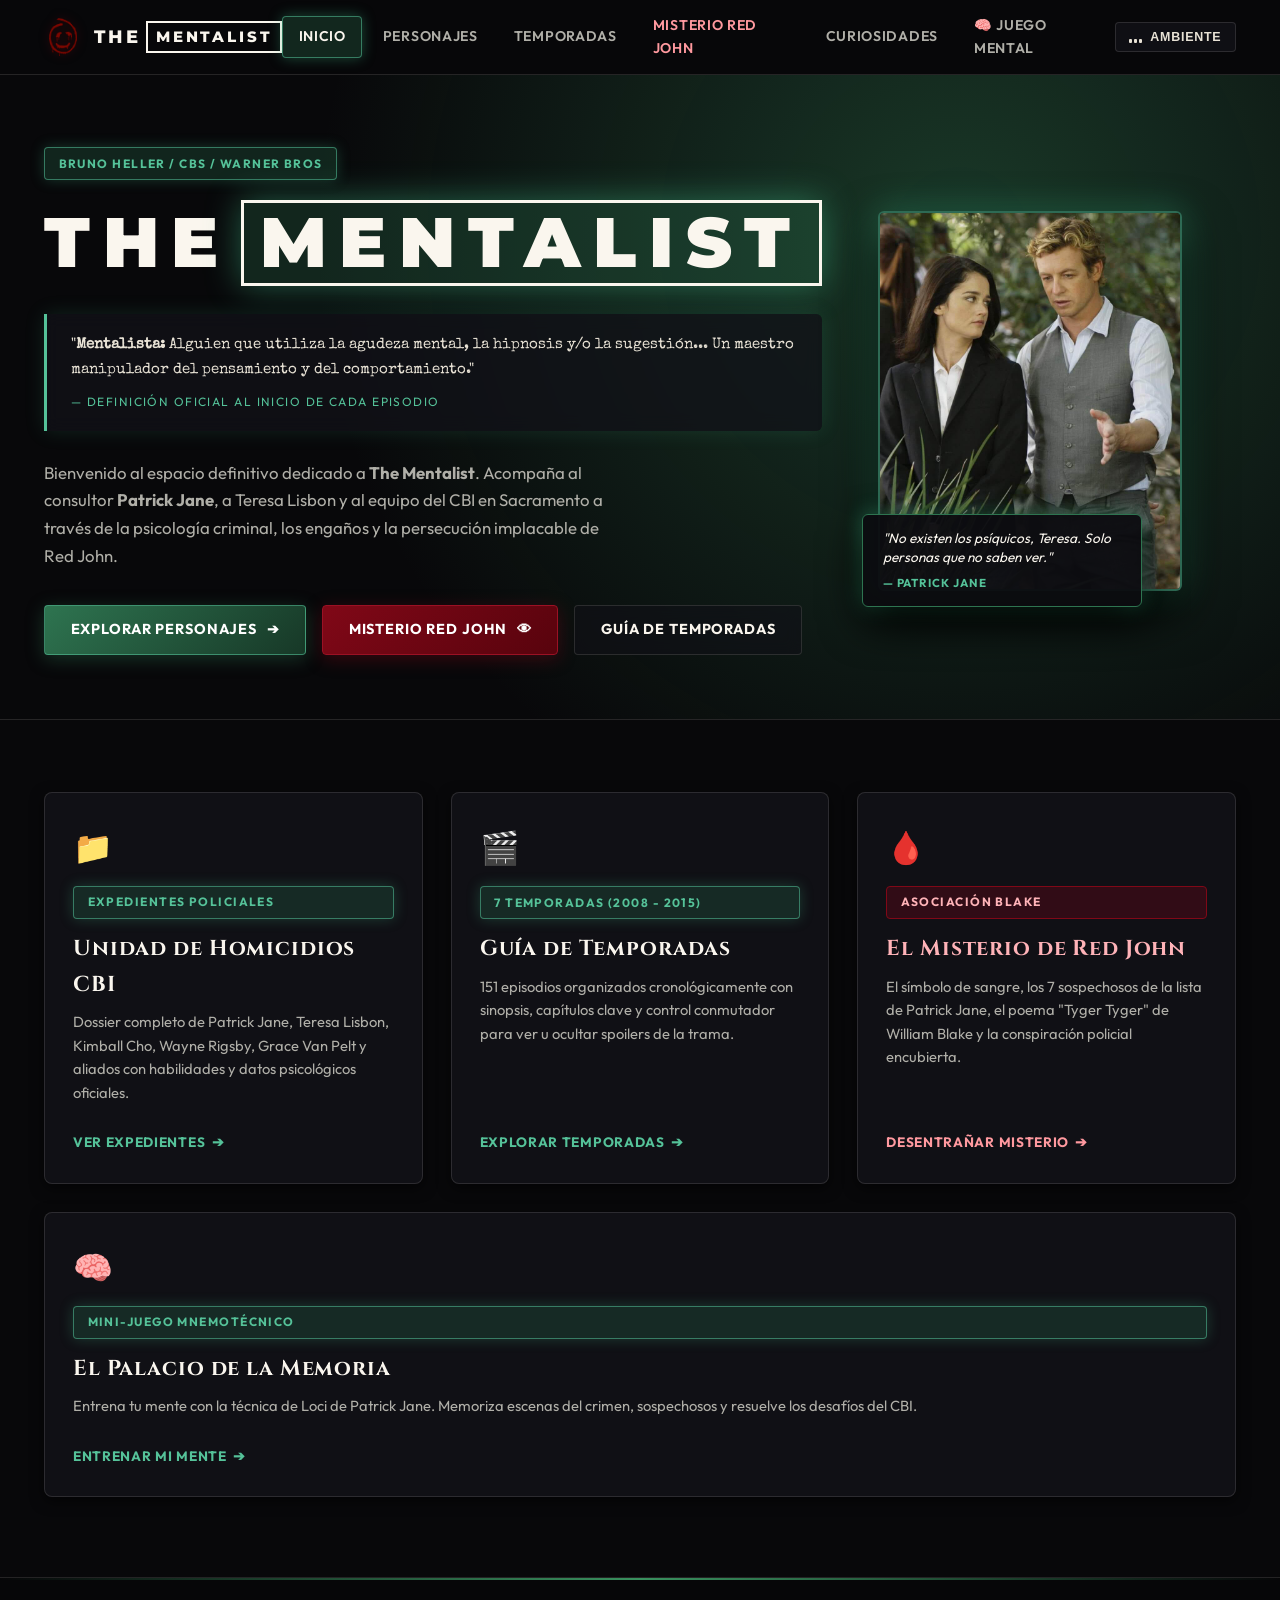
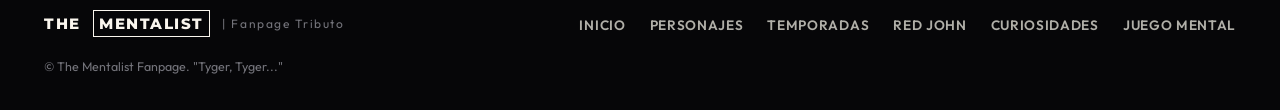
==== index.html @ eccae8f0 "Se agregó el juego mental" ====
<!DOCTYPE html>
<html lang="es">

<head>
  <meta charset="UTF-8">
  <meta name="viewport" content="width=device-width, initial-scale=1.0">
  <meta name="description"
    content="Fanpage oficial no comercial dedicada a The Mentalist (El Mentalista). Explora los personajes del CBI, guía de temporadas y el misterio de Red John.">
  <title>The Mentalist | Fanpage Oficial</title>

  <link rel="stylesheet" href="css/style.css">
  <link rel="stylesheet" href="css/components.css">
  <link rel="stylesheet" href="css/pages.css">
</head>

<body>

  <!-- Encabezado Principal & Navegación -->
  <header class="site-header" id="mainHeader">
    <div class="container nav-container">
      <a href="index.html" class="brand-logo" title="The Mentalist Fanpage">
        <div class="brand-icon">
          <img src="img/Red-John-Smiley-Face.png" alt="Red John Smiley" class="brand-smiley-img">
          <div class="blood-drip-container">
            <span class="blood-drip drip-left"></span>
            <span class="blood-drip drip-right"></span>
            <span class="blood-drop drop-left"></span>
            <span class="blood-drop drop-right"></span>
            <span class="blood-puddle"></span>
          </div>
        </div>
        <div class="brand-text">
          <span>THE</span>
          <span class="logo-boxed">MENTALIST</span>
        </div>
      </a>

      <!-- Menú de Navegación -->
      <nav aria-label="Navegación principal">
        <ul class="nav-menu" id="navMenu">
          <li><a href="index.html" class="nav-link active">Inicio</a></li>
          <li><a href="personajes.html" class="nav-link">Personajes</a></li>
          <li><a href="temporadas.html" class="nav-link">Temporadas</a></li>
          <li><a href="red-john.html" class="nav-link nav-red-john">Misterio Red John</a></li>
          <li><a href="curiosidades.html" class="nav-link">Curiosidades</a></li>
          <li><a href="juego.html" class="nav-link nav-game-link">🧠 Juego Mental</a></li>
        </ul>
      </nav>

      <!-- Acciones de cabecera -->
      <div class="nav-actions">
        <button class="ambient-audio-btn" id="ambientAudioBtn" title="Activar/Desactivar sonido ambiental">
          <div class="audio-equalizer">
            <span></span><span></span><span></span>
          </div>
          <span class="btn-text">Ambiente</span>
        </button>

        <button class="nav-toggle" id="navToggle" aria-label="Abrir menú" aria-expanded="false">
          <svg width="24" height="24" viewBox="0 0 24 24" fill="none" stroke="currentColor" stroke-width="2">
            <line x1="3" y1="12" x2="21" y2="12"></line>
            <line x1="3" y1="6" x2="21" y2="6"></line>
            <line x1="3" y1="18" x2="21" y2="18"></line>
          </svg>
        </button>
      </div>
    </div>
  </header>

  <main>
    <!-- HERO SECTION -->
    <section class="hero-section" id="hero">
      <div class="hero-backdrop"></div>
      <div class="container hero-grid">
        <div class="hero-content">
          <div class="hero-badge">
            <span class="badge badge-green">BRUNO HELLER / CBS / WARNER BROS</span>
          </div>

          <!-- H1 PRINCIPAL SOLICITADO EXACTAMENTE: "The mentalist" CON RECUADRO Y SOMBRA VERDE -->
          <h1 class="hero-main-title">
            <span>THE</span>
            <span class="box-frame">MENTALIST</span>
          </h1>

          <div class="hero-definition">
            <p>
              "<strong>Mentalista:</strong> Alguien que utiliza la agudeza mental, la hipnosis y/o la sugestión... Un
              maestro manipulador del pensamiento y del comportamiento."
            </p>
            <cite>— Definición oficial al inicio de cada episodio</cite>
          </div>

          <p class="hero-description">
            Bienvenido al espacio definitivo dedicado a <strong>The Mentalist</strong>. Acompaña al consultor
            <strong>Patrick Jane</strong>, a Teresa Lisbon y al equipo del CBI en Sacramento a través de la psicología
            criminal, los engaños y la persecución implacable de Red John.
          </p>

          <div class="hero-ctas">
            <a href="personajes.html" class="btn btn-green" id="btnExploreCharacters">
              <span>Explorar Personajes</span>
              <span>➔</span>
            </a>
            <a href="red-john.html" class="btn btn-crimson" id="btnExploreRedJohn">
              <span>Misterio Red John</span>
              <span>👁</span>
            </a>
            <a href="temporadas.html" class="btn btn-outline" id="btnExploreSeasons">
              <span>Guía de Temporadas</span>
            </a>
          </div>
        </div>

        <!-- Portada con Jane & Lisbon -->
        <div class="hero-media">
          <div class="hero-poster-frame">
            <img src="img/jane&lisbon.jpeg" alt="Patrick Jane & Teresa Lisbon"
              style="width: 100%; height: auto; display: block; object-fit: cover;">
          </div>

          <div class="hero-floating-quote animate-float">
            <p>"No existen los psíquicos, Teresa. Solo personas que no saben ver."</p>
            <span>— Patrick Jane</span>
          </div>
        </div>
      </div>
    </section>

    <!-- SECCIONES DESTACADAS (CERO ESPACIOS VACÍOS, SE ADAPTAN AL ANCHO COMPLETO) -->
    <section class="container" style="padding: 4.5rem 1.5rem 5rem;">
      <div class="highlights-container">

        <article class="glass-card green-hover">
          <div style="font-size: 2rem; margin-bottom: 0.75rem; color: var(--green-bright);">📁</div>
          <span class="badge badge-green" style="margin-bottom: 0.75rem;">Expedientes Policiales</span>
          <h3 style="font-size: 1.35rem; margin-bottom: 0.5rem; color: var(--cream-pure);">Unidad de Homicidios CBI</h3>
          <p style="color: var(--text-secondary); font-size: 0.92rem; margin-bottom: 1.5rem; line-height: 1.6;">
            Dossier completo de Patrick Jane, Teresa Lisbon, Kimball Cho, Wayne Rigsby, Grace Van Pelt y aliados con
            habilidades y datos psicológicos oficiales.
          </p>
          <div style="margin-top: auto;">
            <a href="personajes.html"
              style="color: var(--green-bright); font-weight: 700; font-size: 0.85rem; text-transform: uppercase; letter-spacing: 0.05em; display: inline-flex; align-items: center; gap: 0.4rem;">
              Ver expedientes <span>➔</span>
            </a>
          </div>
        </article>

        <article class="glass-card green-hover">
          <div style="font-size: 2rem; margin-bottom: 0.75rem; color: var(--green-bright);">🎬</div>
          <span class="badge badge-green" style="margin-bottom: 0.75rem;">7 Temporadas (2008 - 2015)</span>
          <h3 style="font-size: 1.35rem; margin-bottom: 0.5rem; color: var(--cream-pure);">Guía de Temporadas</h3>
          <p style="color: var(--text-secondary); font-size: 0.92rem; margin-bottom: 1.5rem; line-height: 1.6;">
            151 episodios organizados cronológicamente con sinopsis, capítulos clave y control conmutador para ver u
            ocultar spoilers de la trama.
          </p>
          <div style="margin-top: auto;">
            <a href="temporadas.html"
              style="color: var(--green-bright); font-weight: 700; font-size: 0.85rem; text-transform: uppercase; letter-spacing: 0.05em; display: inline-flex; align-items: center; gap: 0.4rem;">
              Explorar temporadas <span>➔</span>
            </a>
          </div>
        </article>

        <article class="glass-card crimson-hover">
          <div style="font-size: 2rem; margin-bottom: 0.75rem; color: var(--crimson-bright);">🩸</div>
          <span class="badge badge-crimson" style="margin-bottom: 0.75rem;">Asociación Blake</span>
          <h3 style="font-size: 1.35rem; margin-bottom: 0.5rem; color: #ffb3b8;">El Misterio de Red John</h3>
          <p style="color: var(--text-secondary); font-size: 0.92rem; margin-bottom: 1.5rem; line-height: 1.6;">
            El símbolo de sangre, los 7 sospechosos de la lista de Patrick Jane, el poema "Tyger Tyger" de William Blake
            y la conspiración policial encubierta.
          </p>
          <div style="margin-top: auto;">
            <a href="red-john.html"
              style="color: #ff999f; font-weight: 700; font-size: 0.85rem; text-transform: uppercase; letter-spacing: 0.05em; display: inline-flex; align-items: center; gap: 0.4rem;">
              Desentrañar misterio <span>➔</span>
            </a>
          </div>
        </article>

        <article class="glass-card green-hover">
          <div style="font-size: 2rem; margin-bottom: 0.75rem; color: var(--green-bright);">🧠</div>
          <span class="badge badge-green" style="margin-bottom: 0.75rem;">Mini-Juego Mnemotécnico</span>
          <h3 style="font-size: 1.35rem; margin-bottom: 0.5rem; color: var(--cream-pure);">El Palacio de la Memoria</h3>
          <p style="color: var(--text-secondary); font-size: 0.92rem; margin-bottom: 1.5rem; line-height: 1.6;">
            Entrena tu mente con la técnica de Loci de Patrick Jane. Memoriza escenas del crimen, sospechosos y resuelve los desafíos del CBI.
          </p>
          <div style="margin-top: auto;">
            <a href="juego.html"
              style="color: var(--green-bright); font-weight: 700; font-size: 0.85rem; text-transform: uppercase; letter-spacing: 0.05em; display: inline-flex; align-items: center; gap: 0.4rem;">
              Entrenar mi mente <span>➔</span>
            </a>
          </div>
        </article>

      </div>
    </section>
  </main>

  <!-- FOOTER SIMPLIFICADO -->
  <footer class="site-footer">
    <div class="container footer-simple-content">
      <div class="footer-brand-compact">
        <span>THE</span>
        <span style="border: 1px solid var(--cream-pure); padding: 0 0.35rem;">MENTALIST</span>
        <span style="color: var(--text-muted); font-size: 0.75rem; font-weight: 400; font-family: var(--font-body);">|
          Fanpage Tributo</span>
      </div>

      <ul class="footer-nav-compact">
        <li><a href="index.html">Inicio</a></li>
        <li><a href="personajes.html">Personajes</a></li>
        <li><a href="temporadas.html">Temporadas</a></li>
        <li><a href="red-john.html">Red John</a></li>
        <li><a href="curiosidades.html">Curiosidades</a></li>
        <li><a href="juego.html">Juego Mental</a></li>
      </ul>

      <div class="footer-copy-text">
        &copy; The Mentalist Fanpage. "Tyger, Tyger..."
      </div>
    </div>
  </footer>

  <!-- Scripts -->
  <script src="js/main.js"></script>
</body>

</html>
---- css/style.css ----
/* ==========================================================================
   THE MENTALIST - SISTEMA DE DISEÑO & ESTILOS GLOBALES
   Paleta inspirada en el póster oficial & variante verde:
   - Verde Esmeralda / Jade Logo: #2e7450, #39915f, #55c299, #43c58e
   - Blanco Crema / Marfil: #FAF6EE / #F4EFE6
   - Rojo Burdeos / Crimson: #800817, #9B1124, #660511
   - Negro / Noir Cinemático: #08080A, #101014, #181820
   ========================================================================== */

@import url('https://fonts.googleapis.com/css2?family=Cinzel:wght@400;600;700;900&family=Montserrat:wght@400;500;600;700;800;900&family=Outfit:wght@300;400;500;600;700&family=Special+Elite&display=swap');

:root {
  /* Fondo base */
  --color-bg-deep: #08080a;
  --color-bg-surface: #101015;
  --color-bg-card: rgba(18, 18, 24, 0.85);
  --color-bg-card-hover: rgba(28, 28, 38, 0.95);

  /* Marfil / Crema Póster */
  --cream-pure: #FAF6EE;
  --cream-muted: #E8E2D5;
  --cream-dark: #C9C2B3;
  --cream-glow: rgba(250, 246, 238, 0.18);

  /* Verde Esmeralda / Jade (Extraído del logo mentalistLogoGreen.jpg) */
  --green-forest: #2e7450;
  --green-jade: #39915f;
  --green-bright: #55c299;
  --green-vibrant: #43c58e;
  --green-glow: rgba(67, 197, 142, 0.45);
  --green-box-bg: rgba(46, 116, 80, 0.28);
  --green-border: rgba(85, 194, 153, 0.55);

  /* Burdeos & Rojo Sangre Profundo (Para páginas de misterio / Red John) */
  --crimson-bordeaux: #800817;
  --crimson-vibrant: #9b1124;
  --crimson-bright: #c1121f;
  --crimson-dark: #58030d;
  --crimson-glow: rgba(155, 17, 36, 0.45);

  /* Neutros & Tipografía */
  --text-primary: #FAF6EE;
  --text-secondary: #B0AFA8;
  --text-muted: #73737A;
  --border-subtle: rgba(250, 246, 238, 0.12);
  --border-strong: rgba(250, 246, 238, 0.35);
  --border-crimson: rgba(155, 17, 36, 0.5);

  /* Tipografías */
  --font-logo: 'Montserrat', sans-serif;
  --font-display: 'Cinzel', Georgia, serif;
  --font-body: 'Outfit', -apple-system, BlinkMacSystemFont, sans-serif;
  --font-typewriter: 'Special Elite', monospace;

  /* Sombras */
  --shadow-sm: 0 4px 14px rgba(0, 0, 0, 0.6);
  --shadow-lg: 0 16px 40px rgba(0, 0, 0, 0.85);
  --shadow-green: 0 0 35px rgba(67, 197, 142, 0.45);
  --shadow-crimson: 0 0 30px rgba(155, 17, 36, 0.45);

  /* Transiciones */
  --transition-fast: 0.2s cubic-bezier(0.4, 0, 0.2, 1);
  --transition-smooth: 0.35s cubic-bezier(0.16, 1, 0.3, 1);
}

/* Reset básico */
*,
*::before,
*::after {
  box-sizing: border-box;
  margin: 0;
  padding: 0;
}

html {
  scroll-behavior: smooth;
  font-size: 16px;
  color-scheme: dark;
}

body {
  font-family: var(--font-body);
  background-color: var(--color-bg-deep);
  color: var(--text-primary);
  line-height: 1.65;
  overflow-x: hidden;
  min-height: 100vh;
  display: flex;
  flex-direction: column;
}

/* Scrollbar */
::-webkit-scrollbar {
  width: 9px;
}

::-webkit-scrollbar-track {
  background: var(--color-bg-deep);
}

::-webkit-scrollbar-thumb {
  background: #252530;
  border-radius: 4px;
  border: 2px solid var(--color-bg-deep);
}

::-webkit-scrollbar-thumb:hover {
  background: var(--green-jade);
}

/* Contenedor estándar */
.container {
  width: 100%;
  max-width: 1240px;
  margin: 0 auto;
  padding: 0 1.5rem;
}

a {
  color: inherit;
  text-decoration: none;
  transition: color var(--transition-fast);
}

img {
  max-width: 100%;
  height: auto;
  display: block;
}

/* Titulares */
h1,
h2,
h3,
h4,
.font-serif {
  font-family: var(--font-display);
  letter-spacing: 0.04em;
  font-weight: 700;
  color: var(--text-primary);
}

.text-cream {
  color: var(--cream-pure);
}

.text-green {
  color: var(--green-bright);
}

.text-crimson {
  color: var(--crimson-bright);
}

/* Cuadrículas elásticas adaptativas (Cero espacios vacíos) */
.flex-adaptive-grid {
  display: flex;
  flex-wrap: wrap;
  gap: 1.75rem;
  width: 100%;
}

.flex-adaptive-grid>* {
  flex: 1 1 320px;
  min-width: 280px;
}

/* Insignias */
.badge {
  display: inline-flex;
  align-items: center;
  gap: 0.4rem;
  padding: 0.35rem 0.85rem;
  font-size: 0.75rem;
  font-weight: 700;
  text-transform: uppercase;
  letter-spacing: 0.12em;
  border-radius: 4px;
}

.badge-cream {
  background: rgba(250, 246, 238, 0.1);
  border: 1px solid var(--border-strong);
  color: var(--cream-pure);
}

.badge-green {
  background: var(--green-box-bg);
  border: 1px solid var(--green-border);
  color: var(--green-bright);
  box-shadow: 0 0 14px rgba(67, 197, 142, 0.25);
}

.badge-crimson {
  background: rgba(128, 8, 23, 0.3);
  border: 1px solid var(--crimson-bordeaux);
  color: #ffb3b8;
}

.badge-cbi {
  background: rgba(255, 255, 255, 0.06);
  border: 1px solid var(--border-subtle);
  color: var(--cream-muted);
}

/* Símbolo Red John */
.red-john-symbol {
  display: inline-block;
  vertical-align: middle;
  transition: transform var(--transition-fast);
}

.red-john-symbol:hover {
  transform: rotate(6deg) scale(1.1);
  filter: drop-shadow(0 0 10px var(--crimson-bright));
}

@keyframes pulseGlow {

  0%,
  100% {
    opacity: 0.4;
  }

  50% {
    opacity: 0.85;
  }
}

@keyframes floatElement {

  0%,
  100% {
    transform: translateY(0);
  }

  50% {
    transform: translateY(-6px);
  }
}

.animate-float {
  animation: floatElement 5s ease-in-out infinite;
}
---- css/components.css ----
/* ==========================================================================
   THE MENTALIST - COMPONENTES REUTILIZABLES
   Header, Navegación, Botones, Tarjetas, Modales y Footer Simplificado
   ========================================================================== */

/* Header & Barra de navegación */
.site-header {
  position: sticky;
  top: 0;
  z-index: 1000;
  background: rgba(8, 8, 10, 0.92);
  backdrop-filter: blur(16px);
  -webkit-backdrop-filter: blur(16px);
  border-bottom: 1px solid var(--border-subtle);
  transition: all var(--transition-fast);
}

.site-header.scrolled {
  background: rgba(8, 8, 10, 0.98);
  border-bottom-color: var(--green-jade);
  box-shadow: 0 4px 20px rgba(0, 0, 0, 0.8);
}

.nav-container {
  display: flex;
  align-items: center;
  justify-content: space-between;
  height: 74px;
}

/* Logo con la estética del cartel */
.brand-logo {
  display: flex;
  align-items: center;
  gap: 0.75rem;
  text-decoration: none;
}

.brand-icon {
  width: 38px;
  height: 38px;
  display: flex;
  align-items: center;
  justify-content: center;
  background: transparent;
  border: none;
  position: relative;
  overflow: visible;
}

.brand-icon img.brand-smiley-img {
  width: 100%;
  height: 100%;
  object-fit: contain;
  filter: drop-shadow(0 0 5px rgba(80, 5, 10, 0.7));
  transition: transform 0.35s ease, filter 0.35s ease;
  position: relative;
  z-index: 2;
}

.brand-logo:hover .brand-icon img.brand-smiley-img {
  transform: scale(1.06) rotate(2deg);
  filter: drop-shadow(0 0 6px rgba(60, 3, 7, 0.9));
}

/* Contenedor del efecto de sangrado */
.blood-drip-container {
  position: absolute;
  top: 0;
  left: 0;
  width: 100%;
  height: 100%;
  pointer-events: none;
  z-index: 1;
}

/* Gotas y regueros de sangre oscura (sangre densa y coagulada) */
.blood-drip {
  position: absolute;
  width: 2.2px;
  background: linear-gradient(180deg, rgba(75, 4, 10, 0.95) 0%, #460208 65%, #220004 100%);
  border-radius: 0 0 2px 2px;
  opacity: 0;
  height: 0;
  box-shadow: 0 0 2px rgba(25, 0, 3, 0.8);
  transition: opacity 0.3s;
}

/* Comisura Izquierda de la boca */
.blood-drip.drip-left {
  left: 5px;
  top: 19px;
}

/* Comisura Derecha de la boca */
.blood-drip.drip-right {
  left: 31px;
  top: 17px;
}

/* Gotas que caen de las comisuras */
.blood-drop {
  position: absolute;
  width: 3.5px;
  height: 4.5px;
  background: radial-gradient(circle at 40% 40%, #50040c 30%, #1e0003 100%);
  border-radius: 50% 50% 60% 60%;
  opacity: 0;
  box-shadow: 0 0 2px rgba(20, 0, 2, 0.9);
}

.blood-drop.drop-left {
  left: 4.5px;
  top: 20px;
}

.blood-drop.drop-right {
  left: 30.5px;
  top: 18px;
}

/* El charco de sangre oscura debajo del icono */
.blood-puddle {
  position: absolute;
  bottom: -11px;
  left: 50%;
  transform: translateX(-50%) scale(0);
  width: 44px;
  height: 9px;
  background: radial-gradient(ellipse at 50% 45%, #460309 0%, #2d0105 55%, #140002 90%);
  border-radius: 55% 45% 52% 48% / 48% 55% 45% 52%;
  opacity: 0;
  box-shadow: 0 3px 10px rgba(10, 0, 2, 0.95), 0 0 6px rgba(35, 1, 5, 0.6);
  transition: transform 0.4s ease, opacity 0.4s ease;
  z-index: 0;
}

.blood-puddle::after {
  content: '';
  position: absolute;
  top: 1.5px;
  left: 26%;
  width: 12px;
  height: 2px;
  background: rgba(120, 15, 25, 0.3);
  border-radius: 50%;
  transform: rotate(-8deg);
  filter: blur(0.5px);
}

/* Animaciones al hacer hover sobre el logo */
.brand-logo:hover .blood-drip.drip-left {
  animation: bleedDownLeft 1.2s 0.1s cubic-bezier(0.4, 0, 0.2, 1) forwards;
}

.brand-logo:hover .blood-drip.drip-right {
  animation: bleedDownRight 1.3s 0.15s cubic-bezier(0.4, 0, 0.2, 1) forwards;
}

.brand-logo:hover .blood-drop.drop-left {
  animation: dripFallLeft 1.1s 0.4s infinite ease-in;
}

.brand-logo:hover .blood-drop.drop-right {
  animation: dripFallRight 1.2s 0.55s infinite ease-in;
}

.brand-logo:hover .blood-puddle {
  animation: puddlePoolDark 1.4s 0.3s cubic-bezier(0.25, 1, 0.5, 1) forwards;
}

@keyframes bleedDownLeft {
  0% {
    height: 0;
    opacity: 0;
  }

  25% {
    opacity: 0.95;
  }

  100% {
    height: 21px;
    opacity: 1;
  }
}

@keyframes bleedDownRight {
  0% {
    height: 0;
    opacity: 0;
  }

  25% {
    opacity: 0.95;
  }

  100% {
    height: 23px;
    opacity: 1;
  }
}

@keyframes dripFallLeft {
  0% {
    transform: translateY(0) scaleY(1);
    opacity: 0;
  }

  25% {
    opacity: 1;
    transform: translateY(2px) scaleY(1.2);
  }

  85% {
    opacity: 1;
    transform: translateY(19px) scaleY(1.4);
  }

  100% {
    opacity: 0;
    transform: translateY(21px) scale(1.4, 0.5);
  }
}

@keyframes dripFallRight {
  0% {
    transform: translateY(0) scaleY(1);
    opacity: 0;
  }

  25% {
    opacity: 1;
    transform: translateY(2px) scaleY(1.2);
  }

  85% {
    opacity: 1;
    transform: translateY(21px) scaleY(1.4);
  }

  100% {
    opacity: 0;
    transform: translateY(23px) scale(1.4, 0.5);
  }
}

@keyframes puddlePoolDark {
  0% {
    transform: translateX(-50%) scale(0);
    opacity: 0;
  }

  40% {
    transform: translateX(-50%) scale(0.4, 0.4);
    opacity: 0.85;
  }

  75% {
    transform: translateX(-50%) scale(0.9, 0.75);
    opacity: 0.95;
  }

  100% {
    transform: translateX(-50%) scale(1, 1);
    opacity: 1;
  }
}

.brand-text {
  display: flex;
  align-items: center;
  gap: 0.35rem;
  font-family: var(--font-logo);
  font-weight: 800;
  font-size: 1.15rem;
  letter-spacing: 0.16em;
  text-transform: uppercase;
  color: var(--cream-pure);
}

.brand-text .logo-boxed {
  border: 2px solid var(--cream-pure);
  padding: 0.1rem 0.45rem;
  font-size: 0.95rem;
}

/* Menú de navegación */
.nav-menu {
  display: flex;
  align-items: center;
  gap: 0.35rem;
  list-style: none;
}

.nav-link {
  position: relative;
  display: inline-flex;
  align-items: center;
  gap: 0.5rem;
  padding: 0.55rem 0.95rem;
  font-size: 0.88rem;
  font-weight: 600;
  color: var(--text-secondary);
  border-radius: 4px;
  transition: all var(--transition-fast);
  letter-spacing: 0.05em;
  text-transform: uppercase;
}

.nav-link:hover {
  color: var(--cream-pure);
  background: rgba(250, 246, 238, 0.05);
}

.nav-link.active {
  color: var(--cream-pure);
  background: rgba(46, 116, 80, 0.3);
  border: 1px solid var(--green-border);
  box-shadow: 0 0 14px rgba(67, 197, 142, 0.35);
}

.nav-link.nav-red-john {
  color: #ff999f;
}

.nav-link.nav-red-john:hover,
.nav-link.nav-red-john.active {
  color: #fff;
  background: rgba(128, 8, 23, 0.45);
  border-color: var(--crimson-bright);
  box-shadow: 0 0 14px var(--crimson-glow);
}

/* Acciones extras */
.nav-actions {
  display: flex;
  align-items: center;
  gap: 0.85rem;
}

.ambient-audio-btn {
  display: inline-flex;
  align-items: center;
  gap: 0.5rem;
  padding: 0.45rem 0.85rem;
  background: rgba(18, 18, 24, 0.8);
  border: 1px solid var(--border-subtle);
  border-radius: 4px;
  color: var(--cream-muted);
  font-size: 0.78rem;
  font-weight: 600;
  text-transform: uppercase;
  letter-spacing: 0.06em;
  cursor: pointer;
  transition: all var(--transition-fast);
}

.ambient-audio-btn:hover {
  background: rgba(46, 116, 80, 0.2);
  color: var(--cream-pure);
  border-color: var(--green-bright);
}

.ambient-audio-btn.playing {
  border-color: var(--green-bright);
  color: #fff;
  background: rgba(46, 116, 80, 0.4);
  box-shadow: 0 0 14px var(--green-glow);
}

.audio-equalizer {
  display: flex;
  align-items: flex-end;
  gap: 2px;
  height: 12px;
}

.audio-equalizer span {
  width: 3px;
  height: 4px;
  background: currentColor;
  border-radius: 1px;
}

.ambient-audio-btn.playing .audio-equalizer span:nth-child(1) {
  animation: barBounce 0.7s ease-in-out infinite alternate;
}

.ambient-audio-btn.playing .audio-equalizer span:nth-child(2) {
  animation: barBounce 0.9s 0.2s ease-in-out infinite alternate;
}

.ambient-audio-btn.playing .audio-equalizer span:nth-child(3) {
  animation: barBounce 0.6s 0.4s ease-in-out infinite alternate;
}

@keyframes barBounce {
  from {
    height: 3px;
  }

  to {
    height: 12px;
  }
}

.nav-toggle {
  display: none;
  background: none;
  border: 1px solid var(--border-subtle);
  color: var(--text-primary);
  padding: 0.5rem;
  border-radius: 4px;
  cursor: pointer;
}

/* Botones */
.btn {
  display: inline-flex;
  align-items: center;
  justify-content: center;
  gap: 0.6rem;
  padding: 0.75rem 1.6rem;
  font-family: var(--font-body);
  font-size: 0.9rem;
  font-weight: 700;
  letter-spacing: 0.06em;
  border-radius: 4px;
  cursor: pointer;
  transition: all var(--transition-fast);
  text-decoration: none;
  border: none;
  text-transform: uppercase;
}

.btn-primary-cream {
  background: var(--cream-pure);
  color: #08080a;
  box-shadow: 0 4px 18px rgba(250, 246, 238, 0.25);
}

.btn-primary-cream:hover {
  transform: translateY(-2px);
  background: #ffffff;
  box-shadow: 0 6px 24px rgba(250, 246, 238, 0.4);
}

/* Botón Verde Esmeralda (Logo) */
.btn-green {
  background: linear-gradient(135deg, var(--green-forest) 0%, #173827 100%);
  color: #ffffff;
  border: 1px solid var(--green-border);
  box-shadow: 0 4px 18px rgba(46, 116, 80, 0.4);
}

.btn-green:hover {
  transform: translateY(-2px);
  box-shadow: 0 6px 24px var(--green-glow);
  border-color: var(--green-bright);
}

.btn-crimson {
  background: linear-gradient(135deg, var(--crimson-bordeaux) 0%, var(--crimson-dark) 100%);
  color: #ffffff;
  border: 1px solid var(--crimson-vibrant);
  box-shadow: 0 4px 18px rgba(128, 8, 23, 0.4);
}

.btn-crimson:hover {
  transform: translateY(-2px);
  box-shadow: 0 6px 24px rgba(193, 18, 31, 0.55);
  border-color: var(--crimson-bright);
}

.btn-outline {
  background: rgba(18, 18, 24, 0.6);
  color: var(--cream-pure);
  border: 1px solid var(--border-subtle);
  backdrop-filter: blur(8px);
}

.btn-outline:hover {
  background: rgba(250, 246, 238, 0.08);
  border-color: var(--green-bright);
  transform: translateY(-2px);
}

.btn-sm {
  padding: 0.45rem 0.95rem;
  font-size: 0.8rem;
}

/* Tarjetas Base Glassmorphism */
.glass-card {
  background: var(--color-bg-card);
  border: 1px solid var(--border-subtle);
  border-radius: 8px;
  padding: 1.75rem;
  backdrop-filter: blur(12px);
  -webkit-backdrop-filter: blur(12px);
  box-shadow: var(--shadow-sm);
  transition: all var(--transition-smooth);
  display: flex;
  flex-direction: column;
}

.glass-card:hover {
  border-color: var(--border-strong);
  background: var(--color-bg-card-hover);
  transform: translateY(-4px);
  box-shadow: var(--shadow-lg);
}

/* Hover con sombra verde */
.glass-card.green-hover:hover {
  border-color: var(--green-bright);
  box-shadow: var(--shadow-lg), var(--shadow-green);
}

.glass-card.crimson-hover:hover {
  border-color: var(--crimson-bordeaux);
  box-shadow: var(--shadow-lg), var(--shadow-crimson);
}

/* Modal */
.modal-overlay {
  position: fixed;
  inset: 0;
  z-index: 2000;
  background: rgba(5, 5, 8, 0.88);
  backdrop-filter: blur(10px);
  display: flex;
  align-items: center;
  justify-content: center;
  padding: 1.5rem;
  opacity: 0;
  visibility: hidden;
  transition: all var(--transition-smooth);
}

.modal-overlay.active {
  opacity: 1;
  visibility: visible;
}

.modal-content {
  background: #0e0e14;
  border: 1px solid var(--green-border);
  border-radius: 8px;
  max-width: 680px;
  width: 100%;
  max-height: 90vh;
  overflow-y: auto;
  position: relative;
  box-shadow: 0 20px 50px rgba(0, 0, 0, 0.9), var(--shadow-green);
  transform: scale(0.95);
  transition: transform var(--transition-smooth);
}

.modal-overlay.active .modal-content {
  transform: scale(1);
}

.modal-close {
  position: absolute;
  top: 1.25rem;
  right: 1.25rem;
  background: rgba(255, 255, 255, 0.08);
  border: 1px solid var(--border-subtle);
  color: var(--text-secondary);
  width: 36px;
  height: 36px;
  border-radius: 4px;
  display: flex;
  align-items: center;
  justify-content: center;
  cursor: pointer;
  transition: all var(--transition-fast);
  z-index: 10;
}

.modal-close:hover {
  color: #fff;
  background: var(--green-forest);
  border-color: var(--green-bright);
}

/* FOOTER SIMPLIFICADO & ELEGANTE */
.site-footer {
  margin-top: auto;
  background: #060608;
  border-top: 1px solid var(--border-subtle);
  padding: 2rem 0;
  position: relative;
}

.site-footer::before {
  content: '';
  position: absolute;
  top: 0;
  left: 0;
  right: 0;
  height: 2px;
  background: linear-gradient(90deg, transparent 0%, var(--green-jade) 50%, transparent 100%);
}

.footer-simple-content {
  display: flex;
  align-items: center;
  justify-content: space-between;
  flex-wrap: wrap;
  gap: 1.25rem;
}

.footer-brand-compact {
  display: flex;
  align-items: center;
  gap: 0.75rem;
  font-family: var(--font-logo);
  font-weight: 800;
  font-size: 0.95rem;
  letter-spacing: 0.1em;
  color: var(--cream-pure);
}

.footer-nav-compact {
  display: flex;
  align-items: center;
  gap: 1.5rem;
  list-style: none;
}

.footer-nav-compact a {
  color: var(--text-secondary);
  font-size: 0.85rem;
  font-weight: 600;
  text-transform: uppercase;
  letter-spacing: 0.05em;
  transition: color var(--transition-fast);
}

.footer-nav-compact a:hover {
  color: var(--cream-pure);
}

.footer-copy-text {
  font-size: 0.78rem;
  color: var(--text-muted);
}

@media (max-width: 900px) {
  .nav-toggle {
    display: flex;
    align-items: center;
    justify-content: center;
  }

  .nav-menu {
    position: fixed;
    top: 74px;
    left: 0;
    right: 0;
    background: rgba(8, 8, 10, 0.98);
    backdrop-filter: blur(20px);
    border-bottom: 1px solid var(--border-subtle);
    flex-direction: column;
    padding: 1.5rem 1rem;
    gap: 0.5rem;
    max-height: 0;
    overflow: hidden;
    opacity: 0;
    pointer-events: none;
    transition: all var(--transition-smooth);
  }

  .nav-menu.open {
    max-height: 380px;
    opacity: 1;
    pointer-events: auto;
  }

  .nav-link {
    width: 100%;
    padding: 0.85rem 1.25rem;
  }

  .footer-simple-content {
    flex-direction: column;
    text-align: center;
    gap: 1rem;
  }

  .footer-nav-compact {
    flex-wrap: wrap;
    justify-content: center;
    gap: 1rem;
  }
}

background: #8c2a36;
border-style: solid;
border-color: #5a121c;
color: #faf6ee;
box-shadow: 0 3px 10px rgba(140, 42, 54, 0.35);
}

/* Inputs & Textareas como renglones / campos de papel */
.notebook-control {
  width: 100%;
  background: rgba(255, 255, 255, 0.82);
  border: 1px solid #c9bda9;
  border-bottom: 2px solid #998369;
  border-radius: 4px;
  padding: 0.75rem 1rem;
  color: #1a1511;
  font-family: var(--font-typewriter);
  font-size: 0.95rem;
  outline: none;
  transition: all var(--transition-fast);
  box-shadow: inset 0 1px 3px rgba(0, 0, 0, 0.06);
}

.notebook-control:focus {
  background: #ffffff;
  border-color: #2e7450;
  border-bottom-color: #1a452e;
  box-shadow: 0 0 10px rgba(46, 116, 80, 0.25), inset 0 1px 2px rgba(0, 0, 0, 0.05);
}

.notebook-control::placeholder {
  color: #9c8e7e;
  font-family: var(--font-body);
  font-style: italic;
  font-size: 0.88rem;
}

.notebook-select {
  cursor: pointer;
  font-family: var(--font-body);
  font-weight: 600;
}

.notebook-select option {
  background: #fbf7ee;
  color: #241c16;
}

.notebook-textarea-wrapper {
  position: relative;
}

.notebook-textarea {
  resize: vertical;
  min-height: 110px;
  line-height: 1.6;
}

.notebook-char-counter {
  font-family: var(--font-typewriter);
  font-size: 0.74rem;
  color: #827262;
  text-align: right;
  margin-top: 0.2rem;
}

/* Botón de Envío como Sello Oficial de Goma CBI Sacramento */
.notebook-submit-wrap {
  margin-top: 0.3rem;
}

.notebook-submit-btn {
  display: flex;
  align-items: center;
  justify-content: center;
  gap: 0.65rem;
  width: 100%;
  background: linear-gradient(135deg, #2e7450 0%, #1c5236 100%);
  border: 2px solid #163e26;
  border-radius: 5px;
  padding: 0.9rem 1.5rem;
  color: #FAF6EE;
  font-family: var(--font-display);
  font-size: 0.96rem;
  font-weight: 700;
  letter-spacing: 0.07em;
  text-transform: uppercase;
  cursor: pointer;
  box-shadow: 0 4px 14px rgba(30, 20, 10, 0.25), 0 2px 6px rgba(46, 116, 80, 0.4);
  transition: all var(--transition-fast);
  position: relative;
}

.notebook-submit-btn:hover {
  background: linear-gradient(135deg, #388a5f 0%, #236342 100%);
  box-shadow: 0 6px 18px rgba(30, 20, 10, 0.35), 0 0 15px rgba(46, 116, 80, 0.5);
  transform: translateY(-2px);
}

.notebook-submit-btn:active {
  transform: translateY(1px) scale(0.99);
  box-shadow: 0 2px 8px rgba(30, 20, 10, 0.25);
}

.notebook-submit-btn.success {
  background: #1c5e3a;
  border-color: #123d26;
}

/* Alertas de Confirmación */
.notebook-alert {
  display: none;
  font-family: var(--font-typewriter);
  font-size: 0.85rem;
  padding: 0.75rem 1rem;
  border-radius: 4px;
  line-height: 1.4;
  margin-top: 0.5rem;
}

.notebook-alert.show {
  display: block;
}

.notebook-alert.alert-error {
  background: #fde8e8;
  border: 1.5px solid #d32f2f;
  color: #8c1d1d;
}

.notebook-alert.alert-success {
  background: #e8f5e9;
  border: 1.5px solid #2e7450;
  color: #17422b;
}

/* 5. Lista de Notas (Feed de Fichas con Clip Metálico) */
.notes-feed {
  display: flex;
  flex-direction: column;
  gap: 1.35rem;
}

.note-card {
  background: #fffdf8;
  border: 1px solid #d8caa7;
  border-radius: 6px;
  padding: 1.15rem 1.25rem;
  position: relative;
  box-shadow: 0 4px 14px rgba(70, 50, 30, 0.08);
  transition: all var(--transition-fast);
}

.note-card:hover {
  box-shadow: 0 8px 22px rgba(70, 50, 30, 0.16);
  transform: translateY(-2px);
  border-color: #b5a389;
}

/* Clip metálico en la parte superior derecha */
.note-paperclip {
  position: absolute;
  top: -12px;
  right: 18px;
  width: 14px;
  height: 32px;
  border: 2.5px solid #a39788;
  border-bottom: none;
  border-radius: 8px 8px 0 0;
  box-shadow: 1px 2px 4px rgba(0, 0, 0, 0.25);
  pointer-events: none;
  z-index: 4;
}

.note-paperclip::after {
  content: '';
  position: absolute;
  top: 6px;
  left: 1px;
  right: 1px;
  height: 22px;
  border: 2px solid #8e8273;
  border-top: none;
  border-radius: 0 0 6px 6px;
}

.note-card.type-momento {
  border-left: 4px solid #2e7450;
}

.note-card.type-sugerencia {
  border-left: 4px solid #b0811e;
}

.note-card.type-teoria {
  border-left: 4px solid #8c2a36;
}

.note-card-header {
  display: flex;
  align-items: center;
  justify-content: space-between;
  margin-bottom: 0.65rem;
}

.note-tags {
  display: flex;
  align-items: center;
  gap: 0.5rem;
}

.note-badge {
  font-family: var(--font-body);
  font-size: 0.72rem;
  font-weight: 700;
  padding: 0.2rem 0.55rem;
  border-radius: 3px;
  letter-spacing: 0.04em;
  text-transform: uppercase;
}

.note-badge.type-momento {
  background: #e8f5ed;
  color: #1a452e;
  border: 1px solid #2e7450;
}

.note-badge.type-sugerencia {
  background: #fdf5e6;
  color: #805c10;
  border: 1px solid #b0811e;
}

.note-badge.type-teoria {
  background: #fde8ea;
  color: #8c2a36;
  border: 1px solid #8c2a36;
}

.note-season-badge {
  font-family: var(--font-body);
  font-size: 0.72rem;
  color: #5c4e43;
  background: #f0e9dc;
  border: 1px solid #d4c7b4;
  padding: 0.2rem 0.5rem;
  border-radius: 3px;
  font-weight: 700;
}

.note-date {
  font-family: var(--font-typewriter);
  font-size: 0.75rem;
  color: #7d6e60;
}

.note-text {
  font-family: var(--font-typewriter);
  font-size: 0.95rem;
  color: #1a1613;
  line-height: 1.55;
  margin-bottom: 0.85rem;
}

.note-author-row {
  display: flex;
  align-items: center;
  gap: 0.45rem;
  border-top: 1px dashed #e8ded0;
  padding-top: 0.5rem;
}

.author-icon {
  font-size: 0.95rem;
}

.author-label {
  font-family: var(--font-body);
  font-size: 0.75rem;
  color: #7d6e60;
  text-transform: uppercase;
  letter-spacing: 0.05em;
}

.author-name {
  font-family: var(--font-handwriting);
  font-size: 1.25rem;
  font-weight: 700;
  color: #1a1613;
  line-height: 1;
}

.notes-empty {
  text-align: center;
  padding: 3.5rem 1.5rem;
  color: #7d6e60;
}

.empty-icon {
  font-size: 2.8rem;
  display: block;
  margin-bottom: 0.75rem;
}

.empty-hint {
  font-family: var(--font-typewriter);
  font-size: 0.88rem;
  color: #2e7450;
  margin-top: 0.5rem;
}

/* 6. Pie de la Agenda */
.notebook-footer {
  padding: 0.75rem 1.5rem;
  background: #efe6d4;
  border-top: 1px solid #c9bda9;
  display: flex;
  align-items: center;
  justify-content: space-between;
  gap: 1rem;
  z-index: 2;
}

.notebook-footer-quote {
  font-family: var(--font-typewriter);
  font-size: 0.75rem;
  color: #5c4e43;
  font-style: italic;
}

.notebook-page-num {
  font-family: var(--font-typewriter);
  font-size: 0.72rem;
  font-weight: 700;
  color: #8a7b6c;
  white-space: nowrap;
}
---- css/pages.css ----
/* ==========================================================================
   THE MENTALIST - ESTILOS ESPECÍFICOS DE PÁGINAS Y MÓDULOS
   ========================================================================== */

/* --------------------------------------------------------------------------
   HERO SECTION (Inicio)
   Recuadros y sombras en VERDE extraído del logo oficial mentalistLogoGreen.jpg
   -------------------------------------------------------------------------- */
.hero-section {
  position: relative;
  padding: 4.5rem 0 4rem;
  overflow: hidden;
  border-bottom: 1px solid var(--border-subtle);
}

.hero-backdrop {
  position: absolute;
  inset: 0;
  background:
    radial-gradient(circle at 75% 25%, rgba(57, 145, 95, 0.35) 0%, transparent 60%),
    linear-gradient(180deg, rgba(8, 8, 10, 0.5) 0%, rgba(8, 8, 10, 0.98) 100%);
  z-index: 1;
  pointer-events: none;
}

.hero-grid {
  position: relative;
  z-index: 2;
  display: grid;
  grid-template-columns: 1.15fr 0.85fr;
  gap: 3.5rem;
  align-items: center;
}

.hero-badge {
  margin-bottom: 1.25rem;
}

/* H1 exacto: "The mentalist" con recuadro y sombra verde */
.hero-main-title {
  display: flex;
  align-items: center;
  gap: 0.6rem;
  font-family: var(--font-logo);
  font-weight: 900;
  font-size: clamp(2.4rem, 5.5vw, 4.4rem);
  line-height: 1.05;
  letter-spacing: 0.18em;
  text-transform: uppercase;
  color: var(--cream-pure);
  margin-bottom: 1.75rem;
}

.hero-main-title .box-frame {
  border: 3px solid var(--cream-pure);
  padding: 0.2rem 1rem;
  background: var(--green-box-bg);
  box-shadow: 0 0 35px var(--green-glow);
}

.hero-definition {
  background: rgba(18, 18, 24, 0.75);
  border-left: 3px solid var(--green-bright);
  padding: 1.2rem 1.5rem;
  border-radius: 0 6px 6px 0;
  margin-bottom: 1.75rem;
  backdrop-filter: blur(8px);
  box-shadow: 0 0 20px rgba(67, 197, 142, 0.15);
}

.hero-definition p {
  font-family: var(--font-typewriter);
  font-size: 0.95rem;
  color: var(--cream-muted);
  line-height: 1.6;
}

.hero-definition cite {
  display: block;
  font-family: var(--font-body);
  font-size: 0.75rem;
  text-transform: uppercase;
  letter-spacing: 0.12em;
  color: var(--green-bright);
  margin-top: 0.6rem;
  font-style: normal;
}

.hero-description {
  color: var(--text-secondary);
  font-size: 1.05rem;
  margin-bottom: 2.25rem;
  max-width: 580px;
}

.hero-ctas {
  display: flex;
  flex-wrap: wrap;
  gap: 1rem;
}

.hero-media {
  position: relative;
}

.hero-poster-frame {
  position: relative;
  background: #000;
  border: 2px solid var(--green-border);
  border-radius: 6px;
  overflow: hidden;
  box-shadow: 0 20px 50px rgba(0, 0, 0, 0.9), 0 0 35px var(--green-glow);
  transition: transform var(--transition-smooth);
}

.hero-poster-frame:hover {
  transform: translateY(-4px);
  border-color: var(--green-bright);
  box-shadow: 0 25px 60px rgba(0, 0, 0, 0.95), 0 0 45px var(--green-glow);
}

.hero-floating-quote {
  position: absolute;
  bottom: -1rem;
  left: -1rem;
  background: rgba(12, 12, 16, 0.95);
  border: 1px solid var(--green-forest);
  padding: 0.9rem 1.25rem;
  border-radius: 6px;
  box-shadow: var(--shadow-lg), 0 0 20px var(--green-glow);
  max-width: 280px;
  z-index: 3;
}

.hero-floating-quote p {
  font-size: 0.85rem;
  font-style: italic;
  color: var(--cream-pure);
  line-height: 1.4;
}

.hero-floating-quote span {
  display: block;
  font-size: 0.72rem;
  color: var(--green-bright);
  margin-top: 0.35rem;
  font-weight: 700;
  text-transform: uppercase;
  letter-spacing: 0.08em;
}

/* --------------------------------------------------------------------------
   CUADRÍCULAS ADAPTATIVAS (Cero espacios vacíos)
   Si en una fila quedan menos contenedores, se expanden automáticamente
   para ocupar todo el ancho disponible.
   -------------------------------------------------------------------------- */
.highlights-container,
.dossier-grid,
.suspects-grid,
.curio-grid {
  display: flex;
  flex-wrap: wrap;
  gap: 1.75rem;
  width: 100%;
}

.highlights-container>*,
.dossier-card,
.suspect-card,
.curio-grid>* {
  flex: 1 1 320px;
  min-width: 280px;
}

/* Encabezados de sección */
.section-header {
  text-align: center;
  max-width: 760px;
  margin: 0 auto 3.5rem;
}

.section-header .badge {
  margin-bottom: 1rem;
}

.section-header h2 {
  font-size: clamp(2rem, 3.2vw, 2.8rem);
  margin-bottom: 0.85rem;
}

.section-header p {
  color: var(--text-secondary);
  font-size: 1.05rem;
}

/* --------------------------------------------------------------------------
   PERSONAJES / DOSSIER POLICIAL (personajes.html)
   -------------------------------------------------------------------------- */
.filter-tabs {
  display: flex;
  justify-content: center;
  flex-wrap: wrap;
  gap: 0.65rem;
  margin-bottom: 3.5rem;
}

.filter-btn {
  background: rgba(18, 18, 24, 0.6);
  border: 1px solid var(--border-subtle);
  color: var(--text-secondary);
  padding: 0.6rem 1.25rem;
  border-radius: 4px;
  font-size: 0.85rem;
  font-weight: 700;
  text-transform: uppercase;
  letter-spacing: 0.06em;
  cursor: pointer;
  transition: all var(--transition-fast);
}

.filter-btn:hover {
  color: var(--cream-pure);
  border-color: var(--border-strong);
  background: rgba(250, 246, 238, 0.06);
}

.filter-btn.active {
  background: var(--green-forest);
  color: #ffffff;
  border-color: var(--green-bright);
  box-shadow: 0 4px 14px rgba(67, 197, 142, 0.4);
}

.dossier-card {
  background: linear-gradient(170deg, rgba(18, 18, 26, 0.95), rgba(10, 10, 14, 0.98));
  border: 1px solid var(--border-subtle);
  border-radius: 6px;
  overflow: hidden;
  transition: all var(--transition-smooth);
  display: flex;
  flex-direction: column;
  position: relative;
}

.dossier-card::before {
  content: "CBI RECORD";
  position: absolute;
  top: 12px;
  right: 12px;
  font-family: var(--font-typewriter);
  font-size: 0.68rem;
  color: rgba(250, 246, 238, 0.25);
  letter-spacing: 0.15em;
  z-index: 2;
}

.dossier-card:hover {
  transform: translateY(-5px);
  border-color: var(--green-border);
  box-shadow: var(--shadow-lg), 0 0 25px rgba(67, 197, 142, 0.25);
}

.dossier-card.nemesis-card:hover {
  border-color: var(--crimson-bordeaux);
  box-shadow: var(--shadow-lg), var(--shadow-crimson);
}

.dossier-photo-wrap {
  position: relative;
  background: #050507;
  border-bottom: 1px solid var(--border-subtle);
  height: 340px;
  overflow: hidden;
}

.dossier-photo-wrap img {
  width: 100%;
  height: 100%;
  object-fit: cover;
  object-position: center top;
  transition: transform var(--transition-smooth);
}

.dossier-card:hover .dossier-photo-wrap img {
  transform: scale(1.04);
}

.dossier-stamp {
  position: absolute;
  bottom: 12px;
  right: 12px;
  border: 2px solid var(--green-bright);
  color: var(--green-bright);
  font-family: var(--font-typewriter);
  font-size: 0.72rem;
  padding: 0.2rem 0.6rem;
  text-transform: uppercase;
  transform: rotate(-6deg);
  background: rgba(8, 8, 10, 0.9);
  border-radius: 2px;
  letter-spacing: 0.1em;
  box-shadow: 0 0 10px rgba(67, 197, 142, 0.3);
}

.dossier-stamp.red {
  border-color: var(--crimson-bright);
  color: #ff999f;
  transform: rotate(8deg);
  box-shadow: 0 0 10px rgba(193, 18, 31, 0.4);
}

.dossier-body {
  padding: 1.6rem;
  display: flex;
  flex-direction: column;
  flex-grow: 1;
}

.dossier-header {
  margin-bottom: 1rem;
}

.dossier-name {
  font-size: 1.45rem;
  margin-bottom: 0.35rem;
  color: var(--cream-pure);
}

.dossier-role {
  font-size: 0.85rem;
  color: var(--green-bright);
  font-weight: 600;
  letter-spacing: 0.06em;
  text-transform: uppercase;
}

.dossier-desc {
  font-size: 0.92rem;
  color: var(--text-secondary);
  line-height: 1.6;
  margin-bottom: 1.25rem;
}

.dossier-skills {
  display: flex;
  flex-wrap: wrap;
  gap: 0.4rem;
  margin-bottom: 1.5rem;
}

.skill-tag {
  background: rgba(255, 255, 255, 0.05);
  border: 1px solid var(--border-subtle);
  font-size: 0.75rem;
  padding: 0.2rem 0.6rem;
  border-radius: 2px;
  color: var(--cream-muted);
}

.dossier-footer {
  margin-top: auto;
  padding-top: 1rem;
  border-top: 1px solid var(--border-subtle);
  display: flex;
  align-items: center;
  justify-content: space-between;
}

/* --------------------------------------------------------------------------
   TEMPORADAS (temporadas.html)
   -------------------------------------------------------------------------- */
.seasons-controls {
  display: flex;
  justify-content: space-between;
  align-items: center;
  flex-wrap: wrap;
  gap: 1rem;
  width: 100%;
  max-width: 1050px;
  background: rgba(14, 18, 24, 0.88);
  backdrop-filter: blur(12px);
  -webkit-backdrop-filter: blur(12px);
  border: 1px solid rgba(255, 255, 255, 0.12);
  border-radius: 8px;
  padding: 0.85rem 1.5rem;
  margin: 0.5rem auto 0;
  box-shadow: 0 10px 30px rgba(0, 0, 0, 0.75), 0 0 20px rgba(0, 0, 0, 0.5);
}

.seasons-nav-pills {
  display: flex;
  flex-wrap: wrap;
  gap: 0.5rem;
}

.season-pill {
  background: rgba(255, 255, 255, 0.04);
  border: 1px solid var(--border-subtle);
  color: var(--text-secondary);
  padding: 0.45rem 0.95rem;
  border-radius: 4px;
  font-size: 0.85rem;
  font-weight: 700;
  text-transform: uppercase;
  cursor: pointer;
  transition: all var(--transition-fast);
}

.season-pill:hover,
.season-pill.active {
  background: var(--green-forest);
  color: #fff;
  border-color: var(--green-bright);
  box-shadow: 0 0 12px var(--green-glow);
}

.spoiler-toggle-wrapper {
  display: flex;
  align-items: center;
  gap: 0.75rem;
  font-size: 0.88rem;
  color: var(--text-secondary);
}

.toggle-switch {
  position: relative;
  display: inline-block;
  width: 44px;
  height: 22px;
}

.toggle-switch input {
  opacity: 0;
  width: 0;
  height: 0;
}

.slider {
  position: absolute;
  cursor: pointer;
  inset: 0;
  background-color: #2b2b36;
  transition: .3s;
  border-radius: 22px;
}

.slider:before {
  position: absolute;
  content: "";
  height: 16px;
  width: 16px;
  left: 3px;
  bottom: 3px;
  background-color: var(--cream-pure);
  transition: .3s;
  border-radius: 50%;
}

input:checked+.slider {
  background-color: var(--green-forest);
}

input:checked+.slider:before {
  transform: translateX(22px);
}

.season-block {
  position: relative;
  margin-bottom: 3.5rem;
  /*border: 1px solid var(--border-subtle);*/
  border-radius: 8px;
  background-color: rgba(18, 18, 26, 0.88);
  background-size: cover;
  background-position: center;
  background-repeat: no-repeat;
  padding: 2.5rem;
  backdrop-filter: blur(10px);
  overflow: hidden;
  box-shadow: 0 8px 24px rgba(0, 0, 0, 0.6);
  transition: border-color var(--transition-smooth), box-shadow var(--transition-smooth), transform var(--transition-smooth);
}

.season-block::before {
  content: '';
  position: absolute;
  inset: 0;
  background: linear-gradient(135deg, rgba(10, 11, 15, 0.92) 0%, rgba(14, 16, 22, 0.95) 100%);
  z-index: 1;
  pointer-events: none;
  transition: background 0.3s ease;
}

.season-block:hover {
  border-color: var(--green-border);
  box-shadow: 0 12px 36px rgba(0, 0, 0, 0.8), 0 0 30px rgba(46, 116, 80, 0.3);
}

.season-block>* {
  position: relative;
  z-index: 2;
}

/* Imágenes de fondo por temporada */
.season-block-1 {
  background-image: url('../img/Seasons/S1.jpg');
}

.season-block-2 {
  background-image: url('../img/Seasons/S2.jpg');
}

.season-block-3 {
  background-image: url('../img/Seasons/S3.jpg');
}

.season-block-4 {
  background-image: url('../img/Seasons/S4.jpg');
}

.season-block-5 {
  background-image: url('../img/Seasons/S5.jpg');
}

.season-block-6 {
  background-image: url('../img/Seasons/S6.jpg');
}

.season-block-7 {
  background-image: url('../img/Seasons/S7.jpg');
}

.season-header-row {
  display: flex;
  justify-content: space-between;
  align-items: flex-start;
  flex-wrap: wrap;
  gap: 1.5rem;
  margin-bottom: 1.5rem;
  border-bottom: 1px solid var(--border-subtle);
  padding-bottom: 1.5rem;
}

.season-info h3 {
  font-size: 1.85rem;
  margin-bottom: 0.35rem;
}

.season-meta-tags {
  display: flex;
  gap: 0.6rem;
  margin-top: 0.5rem;
}

.season-synopsis {
  color: var(--text-secondary);
  font-size: 1.02rem;
  line-height: 1.7;
  margin-bottom: 2rem;
}

.episodes-grid {
  display: flex;
  flex-wrap: wrap;
  gap: 1.25rem;
  width: 100%;
}

.episode-card {
  flex: 1 1 280px;
  min-width: 250px;
  background: rgba(10, 10, 14, 0.85);
  border: 1px solid var(--border-subtle);
  border-radius: 4px;
  padding: 1.25rem;
  transition: all var(--transition-fast);
}

.episode-card:hover {
  border-color: var(--green-border);
  transform: translateY(-3px);
  box-shadow: 0 6px 18px rgba(0, 0, 0, 0.6);
}

.episode-num {
  font-family: var(--font-typewriter);
  font-size: 0.75rem;
  color: var(--green-bright);
  margin-bottom: 0.3rem;
}

.episode-title {
  font-size: 1.05rem;
  margin-bottom: 0.5rem;
  color: var(--cream-pure);
}

.episode-plot {
  font-size: 0.85rem;
  color: var(--text-secondary);
  line-height: 1.5;
}

.spoiler-content {
  filter: blur(5px);
  user-select: none;
  transition: filter 0.3s ease;
}

.spoilers-revealed .spoiler-content {
  filter: blur(0);
  user-select: auto;
}

/* --------------------------------------------------------------------------
   RED JOHN PAGE (red-john.html)
   Fondo atmosférico de suspenso con linterna-smiley-web.jpg iluminando la pared
   -------------------------------------------------------------------------- */
body.red-john-page {
  background-color: #040406;
  background-image:
    radial-gradient(circle at 50% 28%, rgba(4, 4, 6, 0.4) 0%, rgba(4, 4, 6, 0.88) 75%),
    linear-gradient(180deg, rgba(4, 4, 6, 0.6) 0%, rgba(4, 4, 6, 0.95) 100%),
    url('../img/linterna-smiley-web.jpg');
  background-repeat: no-repeat;
  background-position: center top;
  background-size: cover;
  background-attachment: fixed;
  position: relative;
}

body.red-john-page::before {
  content: '';
  position: fixed;
  inset: 0;
  background: radial-gradient(circle at 50% 35%, transparent 15%, rgba(4, 4, 6, 0.82) 80%);
  pointer-events: none;
  z-index: 0;
}

.red-john-hero {
  text-align: center;
  padding: 4.5rem 0 3rem;
  position: relative;
  z-index: 1;
}

.red-john-icon-wrapper {
  width: 110px;
  height: 110px;
  margin: 0 auto 1.5rem;
  filter: drop-shadow(0 0 25px rgba(193, 18, 31, 0.7));
  animation: pulseGlow 4s infinite alternate;
}

.poem-box {
  max-width: 680px;
  margin: 3rem auto;
  background: rgba(128, 8, 23, 0.15);
  border: 1px solid var(--border-crimson);
  border-radius: 4px;
  padding: 2.5rem;
  text-align: center;
  position: relative;
  box-shadow: 0 0 40px rgba(128, 8, 23, 0.35);
  backdrop-filter: blur(10px);
}

.poem-box p {
  font-family: var(--font-display);
  font-size: 1.15rem;
  line-height: 1.9;
  color: #ffe6e8;
  letter-spacing: 0.05em;
}

.poem-box cite {
  display: block;
  font-family: var(--font-typewriter);
  font-size: 0.85rem;
  color: var(--crimson-bright);
  margin-top: 1rem;
  font-style: normal;
}

.suspect-card {
  background: rgba(12, 12, 18, 0.92);
  border: 1px solid rgba(128, 8, 23, 0.35);
  border-radius: 4px;
  padding: 1.5rem;
  transition: all var(--transition-smooth);
}

.suspect-card:hover {
  border-color: var(--crimson-bright);
  box-shadow: var(--shadow-crimson);
  transform: translateY(-4px);
}

/* --------------------------------------------------------------------------
   CURIOSIDADES & GENERADOR DE CITAS (curiosidades.html)
   Estética con sombras verdes esmeralda/jade que armonizan con el index
   -------------------------------------------------------------------------- */
.quotes-generator-card {
  position: relative;
  overflow: hidden;
  border: 1px solid var(--green-border);
  border-radius: 10px;
  padding: 3.5rem 2.5rem;
  text-align: center;
  max-width: 860px;
  margin: 0 auto 3.5rem;
  box-shadow: 0 16px 40px rgba(0, 0, 0, 0.8), 0 0 35px rgba(46, 116, 80, 0.35);
  background-color: #0b110e;
  transition: all var(--transition-smooth);
}

.quotes-generator-card:hover {
  box-shadow: 0 20px 48px rgba(0, 0, 0, 0.9), var(--shadow-green);
  border-color: var(--green-bright);
}

.quotes-bg-layer {
  position: absolute;
  inset: 0;
  background-size: cover;
  background-position: center;
  background-repeat: no-repeat;
  transition: opacity 0.4s ease, transform 0.6s ease;
  z-index: 1;
}

.quotes-bg-overlay {
  position: absolute;
  inset: 0;
  background: radial-gradient(circle at 50% 40%, rgba(6, 12, 9, 0.72) 0%, rgba(3, 6, 5, 0.93) 85%);
  backdrop-filter: blur(1.5px);
  z-index: 2;
  pointer-events: none;
}

.quotes-generator-content {
  position: relative;
  z-index: 3;
}

.quote-display {
  min-height: 120px;
  display: flex;
  flex-direction: column;
  align-items: center;
  justify-content: center;
  margin-bottom: 2rem;
}

.quote-display blockquote {
  font-family: var(--font-display);
  font-size: clamp(1.2rem, 2.4vw, 1.6rem);
  line-height: 1.55;
  color: var(--cream-pure);
  margin-bottom: 0.85rem;
  text-shadow: 0 2px 10px rgba(0, 0, 0, 0.9);
}

.quote-display cite {
  font-family: var(--font-typewriter);
  color: var(--green-bright);
  font-size: 0.92rem;
  font-style: normal;
  letter-spacing: 0.05em;
  text-shadow: 0 1px 4px rgba(0, 0, 0, 0.8);
}

/* Grilla de curiosidades: 2 columnas a la par y 1 fila completa abajo */
.curio-grid {
  display: grid;
  grid-template-columns: repeat(2, 1fr);
  gap: 1.75rem;
  width: 100%;
}

.curio-card {
  background: rgba(12, 17, 15, 0.92);
  border: 1px solid var(--green-border);
  border-radius: 8px;
  padding: 2rem;
  box-shadow: 0 8px 24px rgba(0, 0, 0, 0.65), 0 0 18px rgba(46, 116, 80, 0.2);
  transition: all var(--transition-smooth);
  display: flex;
  flex-direction: column;
}

.curio-card-full {
  grid-column: 1 / -1;
}

.curio-card-img-wrap {
  width: 100%;
  height: 220px;
  border-radius: 6px;
  overflow: hidden;
  margin-bottom: 1.25rem;
  border: 1px solid rgba(85, 194, 153, 0.35);
  box-shadow: 0 6px 16px rgba(0, 0, 0, 0.5);
}

.curio-card-img {
  width: 100%;
  height: 100%;
  object-fit: cover;
  display: block;
  transition: transform var(--transition-smooth);
}

.curio-card:hover .curio-card-img {
  transform: scale(1.05);
}

.curio-card:hover {
  border-color: var(--green-bright);
  box-shadow: 0 12px 32px rgba(0, 0, 0, 0.8), 0 0 30px rgba(67, 197, 142, 0.4);
  transform: translateY(-4px);
}

/* --------------------------------------------------------------------------
   HEADER DINÁMICO DE TEMPORADAS (temporadas.html)
   -------------------------------------------------------------------------- */
.section-header.season-dynamic-header,
.season-dynamic-header {
  position: relative;
  width: 100%;
  max-width: 100%;
  margin: 0;
  padding: 0;
  border: none;
  border-radius: 0;
  box-shadow: none;
  overflow: hidden;
  display: block;
  background-color: var(--color-bg-deep);
  background-position: center center;
  background-repeat: no-repeat;
  background-size: cover;
}

.season-header-bg {
  position: relative;
  width: 100%;
  line-height: 0;
  display: block;
}

.season-header-img {
  width: 100%;
  height: auto;
  display: block;
}

.season-header-overlay {
  display: none !important;
}

.season-header-content {
  position: absolute;
  bottom: clamp(1rem, 2.2vw, 1.8rem);
  left: 0;
  right: 0;
  z-index: 3;
  text-align: center;
  padding: 0 1.5rem;
  display: flex;
  flex-direction: column;
  align-items: center;
  justify-content: flex-end;
  pointer-events: none;
}

.season-header-content>* {
  pointer-events: auto;
}

.season-header-content .badge {
  display: inline-block;
  font-size: 0.85rem;
  letter-spacing: 0.08em;
  padding: 0.35rem 0.95rem;
  background: rgba(10, 12, 16, 0.8);
  backdrop-filter: blur(8px);
  -webkit-backdrop-filter: blur(8px);
  border: 1px solid rgba(255, 255, 255, 0.15);
  box-shadow: 0 4px 15px rgba(0, 0, 0, 0.7);
  margin-bottom: 0.35rem;
}

.season-header-content h1 {
  font-size: clamp(1.35rem, 2.6vw, 2.4rem);
  line-height: 1.15;
  max-width: 1100px;
  margin: 0 0 0.5rem 0;
  color: var(--cream-pure, #fdfbf7);
  text-shadow: 0 2px 6px rgba(0, 0, 0, 0.95), 0 4px 22px rgba(0, 0, 0, 0.9), 0 0 45px rgba(0, 0, 0, 0.85);
  font-family: var(--font-display, serif);
  letter-spacing: 0.05em;
  text-transform: uppercase;
}

/* Bloque destacado: El Palacio de la Memoria */
.memory-palace-showcase {
  background: linear-gradient(135deg, rgba(16, 28, 22, 0.95) 0%, rgba(8, 14, 11, 0.98) 100%);
  border: 1.5px solid var(--green-bright);
  border-radius: 8px;
  padding: 2.75rem 2.25rem;
  margin-top: 2.5rem;
  box-shadow: 0 18px 45px rgba(0, 0, 0, 0.85), var(--shadow-green);
  position: relative;
  overflow: hidden;
}

.memory-palace-showcase::after {
  content: '🏛️';
  position: absolute;
  right: 2rem;
  top: 50%;
  transform: translateY(-50%);
  font-size: 8rem;
  opacity: 0.08;
  pointer-events: none;
}

.memory-palace-grid {
  display: grid;
  grid-template-columns: repeat(auto-fit, minmax(260px, 1fr));
  gap: 1.25rem;
  margin-top: 1.75rem;
}

.memory-pillar {
  background: rgba(8, 12, 10, 0.8);
  border: 1px solid rgba(85, 194, 153, 0.35);
  border-radius: 6px;
  padding: 1.35rem;
  transition: all var(--transition-fast);
}

.memory-pillar:hover {
  border-color: var(--green-bright);
  box-shadow: 0 0 20px rgba(67, 197, 142, 0.25);
  transform: translateY(-2px);
}

.memory-pillar-title {
  color: var(--green-bright);
  font-family: var(--font-display);
  font-size: 1.05rem;
  margin-bottom: 0.5rem;
  display: flex;
  align-items: center;
  gap: 0.5rem;
}

@media (max-width: 900px) {
  .hero-grid {
    grid-template-columns: 1fr;
    gap: 2.5rem;
  }

  .hero-main-title {
    flex-wrap: wrap;
  }

  .seasons-controls {
    flex-direction: column;
    align-items: stretch;
  }
}
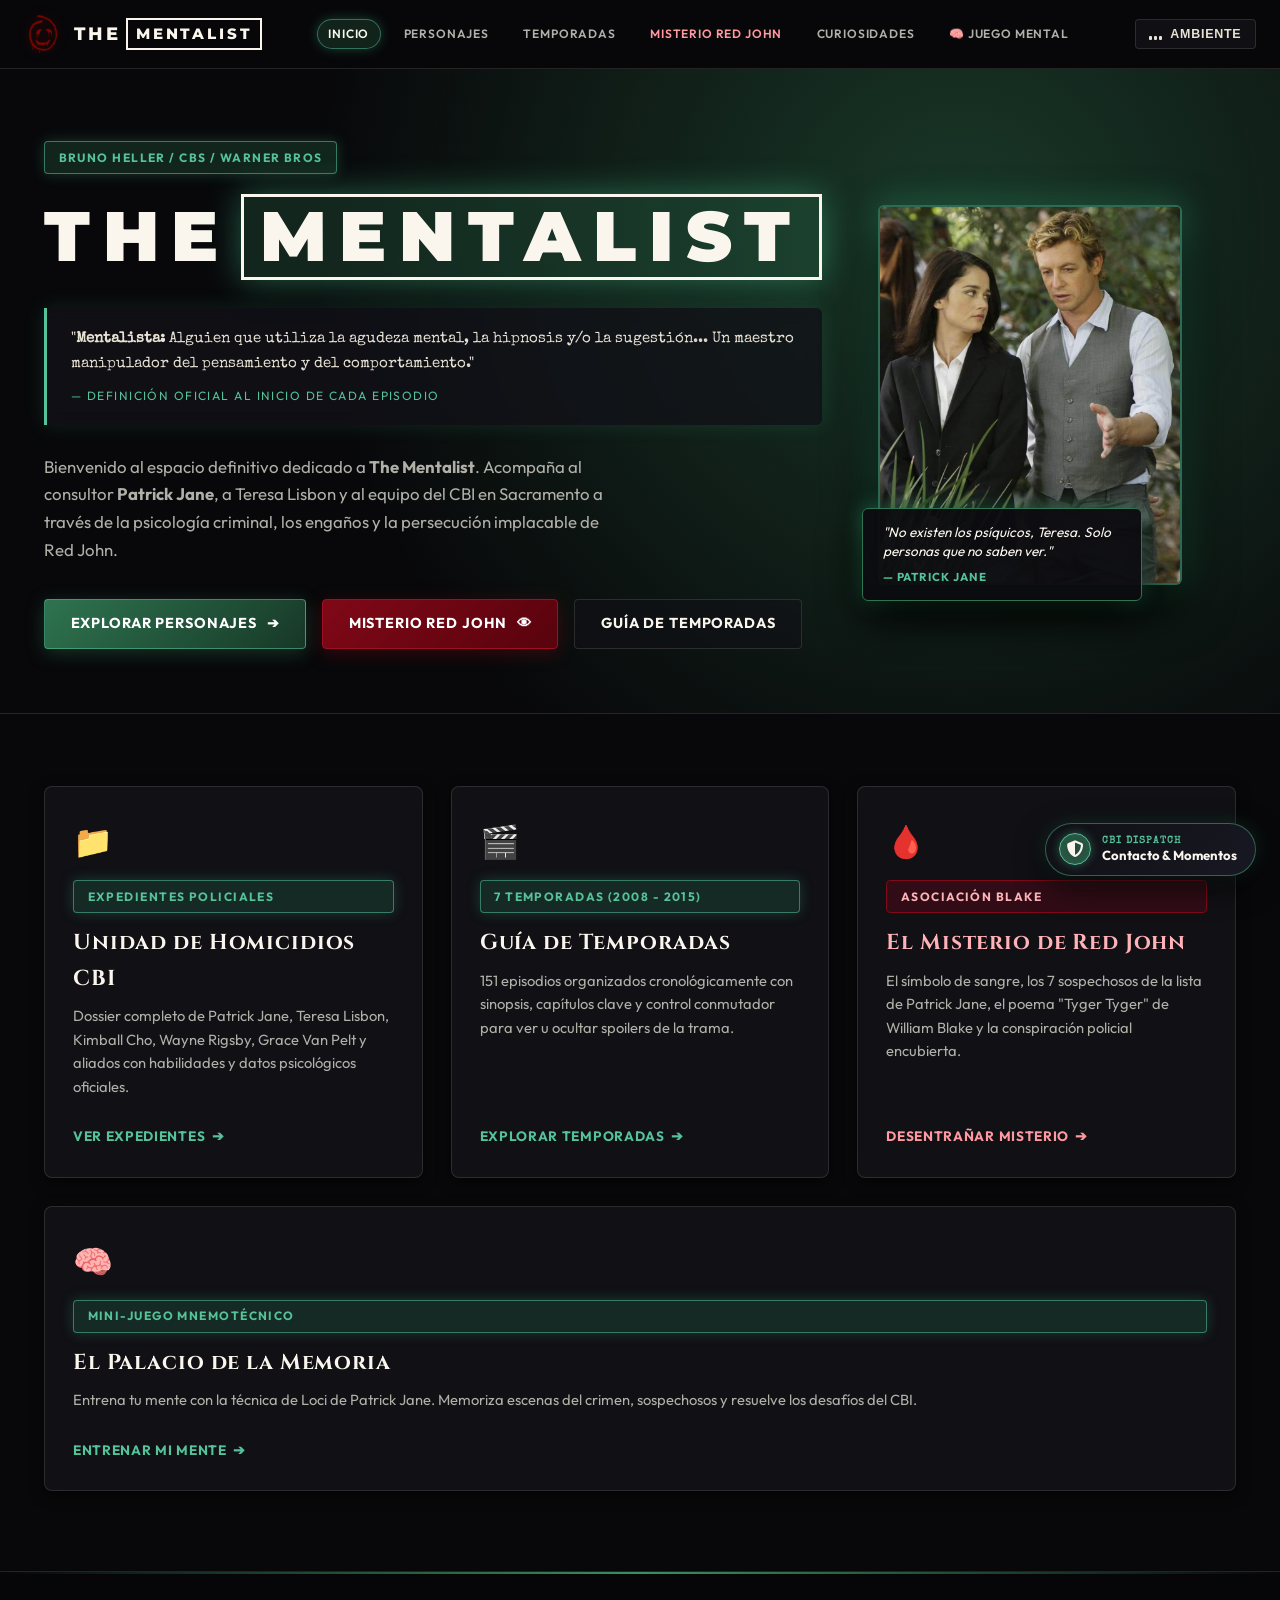
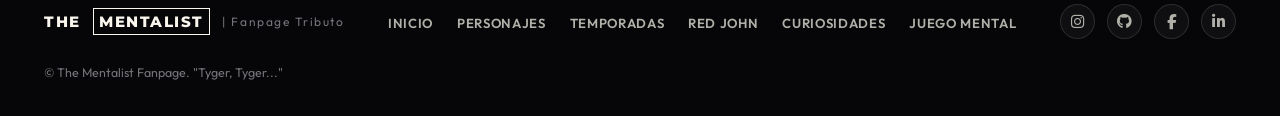
==== commit b592c6f7: "Se agregó la seccion de mejores momentos elegidos por los fans junto con los formularios y mejoras e" ====
--- a/index.html
+++ b/index.html
@@ -8,6 +8,7 @@
     content="Fanpage oficial no comercial dedicada a The Mentalist (El Mentalista). Explora los personajes del CBI, guía de temporadas y el misterio de Red John.">
   <title>The Mentalist | Fanpage Oficial</title>
 
+  <link rel="stylesheet" href="https://cdnjs.cloudflare.com/ajax/libs/font-awesome/6.5.1/css/all.min.css">
   <link rel="stylesheet" href="css/style.css">
   <link rel="stylesheet" href="css/components.css">
   <link rel="stylesheet" href="css/pages.css">
@@ -217,6 +218,21 @@
         <li><a href="juego.html">Juego Mental</a></li>
       </ul>
 
+      <div class="footer-social-links">
+        <a href="https://instagram.com" target="_blank" rel="noopener noreferrer" class="social-icon" aria-label="Instagram" title="Instagram">
+          <i class="fa-brands fa-instagram"></i>
+        </a>
+        <a href="https://github.com" target="_blank" rel="noopener noreferrer" class="social-icon" aria-label="GitHub" title="GitHub">
+          <i class="fa-brands fa-github"></i>
+        </a>
+        <a href="https://facebook.com" target="_blank" rel="noopener noreferrer" class="social-icon" aria-label="Facebook" title="Facebook">
+          <i class="fa-brands fa-facebook-f"></i>
+        </a>
+        <a href="https://linkedin.com" target="_blank" rel="noopener noreferrer" class="social-icon" aria-label="LinkedIn" title="LinkedIn">
+          <i class="fa-brands fa-linkedin-in"></i>
+        </a>
+      </div>
+
       <div class="footer-copy-text">
         &copy; The Mentalist Fanpage. "Tyger, Tyger..."
       </div>
@@ -225,6 +241,7 @@
 
   <!-- Scripts -->
   <script src="js/main.js"></script>
+  <script src="js/cbi-dispatch.js"></script>
 </body>
 
 </html>
--- a/css/components.css
+++ b/css/components.css
@@ -21,11 +21,15 @@
   box-shadow: 0 4px 20px rgba(0, 0, 0, 0.8);
 }
 
+.site-header .container {
+  max-width: 1320px;
+}
+
 .nav-container {
   display: flex;
   align-items: center;
   justify-content: space-between;
-  height: 74px;
+  height: 68px;
 }
 
 /* Logo con la estética del cartel */
@@ -34,6 +38,8 @@
   align-items: center;
   gap: 0.75rem;
   text-decoration: none;
+  flex-shrink: 0;
+  margin-right: clamp(1.5rem, 3.2vw, 3.2rem);
 }
 
 .brand-icon {
@@ -285,11 +291,20 @@
   font-size: 0.95rem;
 }
 
-/* Menú de navegación */
+/* Menú de navegación rediseñado: centrado, compacto y con separación amplia con el logo y acciones */
+.site-header nav {
+  display: flex;
+  align-items: center;
+  justify-content: center;
+  flex: 1;
+  min-width: 0;
+}
+
 .nav-menu {
   display: flex;
   align-items: center;
-  gap: 0.35rem;
+  justify-content: center;
+  gap: clamp(0.35rem, 0.9vw, 0.95rem);
   list-style: none;
 }
 
@@ -297,38 +312,48 @@
   position: relative;
   display: inline-flex;
   align-items: center;
-  gap: 0.5rem;
-  padding: 0.55rem 0.95rem;
-  font-size: 0.88rem;
+  gap: 0.3rem;
+  padding: 0.28rem 0.65rem;
+  font-size: 0.75rem;
   font-weight: 600;
   color: var(--text-secondary);
-  border-radius: 4px;
+  border: 1px solid transparent;
+  border-radius: 20px;
   transition: all var(--transition-fast);
-  letter-spacing: 0.05em;
+  letter-spacing: 0.07em;
   text-transform: uppercase;
+  white-space: nowrap;
 }
 
 .nav-link:hover {
   color: var(--cream-pure);
-  background: rgba(250, 246, 238, 0.05);
+  background: rgba(85, 194, 153, 0.12);
+  border-color: rgba(85, 194, 153, 0.28);
+  box-shadow: 0 0 10px rgba(85, 194, 153, 0.18);
 }
 
 .nav-link.active {
   color: var(--cream-pure);
-  background: rgba(46, 116, 80, 0.3);
-  border: 1px solid var(--green-border);
-  box-shadow: 0 0 14px rgba(67, 197, 142, 0.35);
+  background: rgba(46, 116, 80, 0.26);
+  border-color: rgba(85, 194, 153, 0.5);
+  box-shadow: 0 0 12px rgba(67, 197, 142, 0.3);
 }
 
 .nav-link.nav-red-john {
   color: #ff999f;
 }
 
-.nav-link.nav-red-john:hover,
+.nav-link.nav-red-john:hover {
+  color: #fff;
+  background: rgba(128, 8, 23, 0.22);
+  border-color: rgba(255, 71, 87, 0.35);
+  box-shadow: 0 0 10px rgba(255, 71, 87, 0.22);
+}
+
 .nav-link.nav-red-john.active {
   color: #fff;
-  background: rgba(128, 8, 23, 0.45);
-  border-color: var(--crimson-bright);
+  background: rgba(128, 8, 23, 0.38);
+  border-color: rgba(255, 71, 87, 0.55);
   box-shadow: 0 0 14px var(--crimson-glow);
 }
 
@@ -337,6 +362,8 @@
   display: flex;
   align-items: center;
   gap: 0.85rem;
+  flex-shrink: 0;
+  margin-left: clamp(1.5rem, 3.2vw, 3.2rem);
 }
 
 .ambient-audio-btn {
@@ -610,7 +637,7 @@
   align-items: center;
   justify-content: space-between;
   flex-wrap: wrap;
-  gap: 1.25rem;
+  gap: 1.5rem;
 }
 
 .footer-brand-compact {
@@ -633,7 +660,7 @@
 
 .footer-nav-compact a {
   color: var(--text-secondary);
-  font-size: 0.85rem;
+  font-size: 0.82rem;
   font-weight: 600;
   text-transform: uppercase;
   letter-spacing: 0.05em;
@@ -644,12 +671,66 @@
   color: var(--cream-pure);
 }
 
+/* Redes Sociales con iconos Font Awesome */
+.footer-social-links {
+  display: flex;
+  align-items: center;
+  gap: 0.75rem;
+}
+
+.social-icon {
+  display: flex;
+  align-items: center;
+  justify-content: center;
+  width: 35px;
+  height: 35px;
+  border-radius: 50%;
+  background: rgba(255, 255, 255, 0.04);
+  border: 1px solid rgba(250, 246, 238, 0.12);
+  color: var(--text-secondary);
+  font-size: 0.95rem;
+  transition: all var(--transition-fast);
+  text-decoration: none;
+}
+
+.social-icon:hover {
+  color: var(--cream-pure);
+  background: rgba(46, 116, 80, 0.25);
+  border-color: var(--green-bright);
+  transform: translateY(-2px);
+  box-shadow: 0 0 12px rgba(85, 194, 153, 0.4);
+}
+
+.social-icon:hover .fa-instagram {
+  color: #e1306c;
+}
+
+.social-icon:hover .fa-github {
+  color: #fff;
+}
+
+.social-icon:hover .fa-facebook-f {
+  color: #1877f2;
+}
+
+.social-icon:hover .fa-linkedin-in {
+  color: #0077b5;
+}
+
 .footer-copy-text {
   font-size: 0.78rem;
   color: var(--text-muted);
 }
 
-@media (max-width: 900px) {
+@media (max-width: 992px) {
+  .brand-logo {
+    margin-right: 0;
+  }
+
+  .nav-actions {
+    margin-left: 0;
+  }
+
   .nav-toggle {
     display: flex;
     align-items: center;
@@ -658,7 +739,7 @@
 
   .nav-menu {
     position: fixed;
-    top: 74px;
+    top: 68px;
     left: 0;
     right: 0;
     background: rgba(8, 8, 10, 0.98);
@@ -666,7 +747,7 @@
     border-bottom: 1px solid var(--border-subtle);
     flex-direction: column;
     padding: 1.5rem 1rem;
-    gap: 0.5rem;
+    gap: 0.6rem;
     max-height: 0;
     overflow: hidden;
     opacity: 0;
@@ -675,20 +756,21 @@
   }
 
   .nav-menu.open {
-    max-height: 380px;
+    max-height: 440px;
     opacity: 1;
     pointer-events: auto;
   }
 
   .nav-link {
     width: 100%;
-    padding: 0.85rem 1.25rem;
+    padding: 0.75rem 1.25rem;
+    font-size: 0.86rem;
   }
 
   .footer-simple-content {
     flex-direction: column;
     text-align: center;
-    gap: 1rem;
+    gap: 1.25rem;
   }
 
   .footer-nav-compact {
@@ -696,13 +778,10 @@
     justify-content: center;
     gap: 1rem;
   }
-}
-
-background: #8c2a36;
-border-style: solid;
-border-color: #5a121c;
-color: #faf6ee;
-box-shadow: 0 3px 10px rgba(140, 42, 54, 0.35);
+
+  .footer-social-links {
+    justify-content: center;
+  }
 }
 
 /* Inputs & Textareas como renglones / campos de papel */
@@ -1034,4 +1113,893 @@
   font-weight: 700;
   color: #8a7b6c;
   white-space: nowrap;
+}
+
+/* ==========================================================================
+   COMPONENTE GLOBAL: BOTÓN FLOTANTE & MODAL FORMULARIO OFICIAL CBI
+   Contacto, Recomendaciones y Envío de Mejores Momentos por Fans
+   ========================================================================== */
+
+/* 1. Botón Flotante con Sello Oficial CBI */
+.cbi-dispatch-btn {
+  position: fixed;
+  bottom: 24px;
+  right: 24px;
+  z-index: 990;
+  display: flex;
+  align-items: center;
+  gap: 0.65rem;
+  background: linear-gradient(135deg, #101015 0%, #171822 100%);
+  border: 1.5px solid rgba(85, 194, 153, 0.45);
+  border-radius: 30px;
+  padding: 0.6rem 1.15rem 0.6rem 0.85rem;
+  color: var(--cream-pure);
+  cursor: pointer;
+  box-shadow: 0 10px 30px rgba(0, 0, 0, 0.7), 0 0 18px rgba(46, 116, 80, 0.35);
+  transition: all 0.3s cubic-bezier(0.2, 1, 0.3, 1);
+  backdrop-filter: blur(10px);
+  -webkit-backdrop-filter: blur(10px);
+}
+
+.cbi-dispatch-btn:hover {
+  transform: translateY(-3px) scale(1.03);
+  border-color: var(--green-bright);
+  box-shadow: 0 14px 35px rgba(0, 0, 0, 0.85), 0 0 25px rgba(85, 194, 153, 0.55);
+}
+
+.dispatch-badge-icon {
+  width: 32px;
+  height: 32px;
+  border-radius: 50%;
+  background: radial-gradient(circle, rgba(85, 194, 153, 0.3) 0%, rgba(46, 116, 80, 0.8) 100%);
+  border: 1px solid var(--green-bright);
+  display: flex;
+  align-items: center;
+  justify-content: center;
+  font-size: 1.05rem;
+  box-shadow: 0 0 10px rgba(85, 194, 153, 0.4);
+  flex-shrink: 0;
+}
+
+.dispatch-btn-text {
+  display: flex;
+  flex-direction: column;
+  align-items: flex-start;
+  line-height: 1.15;
+}
+
+.dispatch-tag {
+  font-family: var(--font-typewriter);
+  font-size: 0.62rem;
+  font-weight: 700;
+  color: var(--green-bright);
+  letter-spacing: 0.1em;
+  text-transform: uppercase;
+}
+
+.dispatch-label {
+  font-family: var(--font-body);
+  font-size: 0.82rem;
+  font-weight: 700;
+  color: var(--cream-pure);
+}
+
+/* 2. Modal Oficial del CBI */
+body.cbi-modal-open {
+  overflow: hidden;
+}
+
+.cbi-modal-overlay {
+  position: fixed;
+  inset: 0;
+  z-index: 1060;
+  background: rgba(8, 8, 10, 0.85);
+  backdrop-filter: blur(12px);
+  -webkit-backdrop-filter: blur(12px);
+  display: flex;
+  align-items: center;
+  justify-content: center;
+  padding: 1.5rem;
+  opacity: 0;
+  pointer-events: none;
+  transition: opacity 0.3s ease;
+}
+
+.cbi-modal-overlay.active {
+  opacity: 1;
+  pointer-events: auto;
+}
+
+.cbi-modal {
+  width: 100%;
+  max-width: 620px;
+  max-height: 90vh;
+  overflow-y: auto;
+  background: #111116;
+  border: 1px solid rgba(85, 194, 153, 0.35);
+  border-radius: 14px;
+  box-shadow: 0 25px 60px rgba(0, 0, 0, 0.9), 0 0 30px rgba(46, 116, 80, 0.25);
+  transform: scale(0.94);
+  transition: transform 0.35s cubic-bezier(0.16, 1, 0.3, 1);
+  position: relative;
+  display: flex;
+  flex-direction: column;
+}
+
+.cbi-modal-overlay.active .cbi-modal {
+  transform: scale(1);
+}
+
+/* Cabecera del Expediente */
+.cbi-modal-header {
+  padding: 1.25rem 1.75rem;
+  background: rgba(18, 18, 26, 0.95);
+  border-bottom: 1px solid rgba(250, 246, 238, 0.12);
+  display: flex;
+  align-items: center;
+  justify-content: space-between;
+}
+
+.cbi-header-left {
+  display: flex;
+  align-items: center;
+  gap: 0.75rem;
+}
+
+.cbi-header-seal {
+  width: 38px;
+  height: 38px;
+  border-radius: 50%;
+  border: 1.5px dashed var(--green-bright);
+  display: flex;
+  align-items: center;
+  justify-content: center;
+  font-size: 1.25rem;
+  background: rgba(46, 116, 80, 0.15);
+}
+
+.cbi-header-titles {
+  display: flex;
+  flex-direction: column;
+}
+
+.cbi-agency-sub {
+  font-family: var(--font-typewriter);
+  font-size: 0.65rem;
+  font-weight: 700;
+  letter-spacing: 0.14em;
+  color: var(--green-bright);
+  text-transform: uppercase;
+}
+
+.cbi-modal-title {
+  font-family: var(--font-display);
+  font-size: 1.2rem;
+  font-weight: 700;
+  color: var(--cream-pure);
+}
+
+.cbi-modal-close {
+  background: rgba(255, 255, 255, 0.06);
+  border: 1px solid rgba(250, 246, 238, 0.15);
+  color: var(--cream-muted);
+  width: 32px;
+  height: 32px;
+  border-radius: 50%;
+  display: flex;
+  align-items: center;
+  justify-content: center;
+  cursor: pointer;
+  font-size: 1.2rem;
+  transition: all var(--transition-fast);
+}
+
+.cbi-modal-close:hover {
+  background: #800817;
+  border-color: #c1121f;
+  color: #fff;
+  transform: rotate(90deg);
+}
+
+/* Eslogan temático de Patrick Jane */
+.cbi-slogan-box {
+  padding: 1.15rem 1.75rem;
+  background: rgba(26, 26, 36, 0.5);
+  border-bottom: 1px solid rgba(250, 246, 238, 0.08);
+  border-left: 4px solid var(--green-bright);
+}
+
+.cbi-slogan-text {
+  font-family: var(--font-display);
+  font-size: 0.95rem;
+  color: var(--cream-pure);
+  font-style: italic;
+  line-height: 1.5;
+}
+
+/* Selector de Tipo de Envío (Switch Pills) */
+.cbi-type-switch {
+  display: flex;
+  padding: 1.15rem 1.75rem 0.25rem 1.75rem;
+  gap: 0.75rem;
+}
+
+.cbi-switch-btn {
+  flex: 1;
+  display: flex;
+  align-items: center;
+  justify-content: center;
+  gap: 0.5rem;
+  padding: 0.75rem 1rem;
+  background: rgba(255, 255, 255, 0.04);
+  border: 1px solid rgba(250, 246, 238, 0.12);
+  border-radius: 8px;
+  color: var(--text-secondary);
+  font-family: var(--font-body);
+  font-size: 0.88rem;
+  font-weight: 700;
+  cursor: pointer;
+  transition: all var(--transition-fast);
+}
+
+.cbi-switch-btn:hover {
+  background: rgba(255, 255, 255, 0.08);
+  color: var(--cream-pure);
+}
+
+.cbi-switch-btn.active {
+  background: rgba(46, 116, 80, 0.25);
+  border-color: var(--green-bright);
+  color: var(--cream-pure);
+  box-shadow: 0 0 15px rgba(67, 197, 142, 0.25);
+}
+
+/* Formulario */
+.cbi-form-body {
+  padding: 1.25rem 1.75rem 1.75rem 1.75rem;
+}
+
+.cbi-form {
+  display: flex;
+  flex-direction: column;
+  gap: 1.15rem;
+}
+
+.cbi-field-group {
+  display: flex;
+  flex-direction: column;
+  gap: 0.4rem;
+}
+
+.cbi-field-row {
+  display: flex;
+  gap: 1rem;
+}
+
+@media (max-width: 580px) {
+  .cbi-field-row {
+    flex-direction: column;
+  }
+}
+
+.cbi-field-label {
+  font-family: var(--font-body);
+  font-size: 0.78rem;
+  font-weight: 700;
+  color: var(--cream-muted);
+  letter-spacing: 0.05em;
+  text-transform: uppercase;
+}
+
+.cbi-field-label .required {
+  color: #ff6b7b;
+}
+
+.cbi-input {
+  width: 100%;
+  background: rgba(22, 22, 30, 0.85);
+  border: 1px solid rgba(250, 246, 238, 0.15);
+  border-radius: 6px;
+  padding: 0.75rem 1rem;
+  color: var(--cream-pure);
+  font-family: var(--font-body);
+  font-size: 0.95rem;
+  outline: none;
+  transition: all var(--transition-fast);
+}
+
+.cbi-input:focus {
+  border-color: var(--green-bright);
+  background: rgba(28, 28, 40, 0.95);
+  box-shadow: 0 0 12px rgba(85, 194, 153, 0.3);
+}
+
+.cbi-input::placeholder {
+  color: var(--text-muted);
+  font-style: italic;
+  font-size: 0.86rem;
+}
+
+.cbi-select {
+  cursor: pointer;
+  appearance: auto;
+}
+
+.cbi-select option {
+  background: #111116;
+  color: #faf6ee;
+}
+
+.cbi-textarea {
+  resize: vertical;
+  min-height: 95px;
+  line-height: 1.5;
+}
+
+.cbi-char-counter {
+  font-family: var(--font-typewriter);
+  font-size: 0.72rem;
+  color: var(--text-muted);
+  text-align: right;
+  margin-top: 0.2rem;
+}
+
+/* Botón Sello de Tinta Oficial */
+.cbi-submit-btn {
+  display: flex;
+  align-items: center;
+  justify-content: center;
+  gap: 0.65rem;
+  width: 100%;
+  background: linear-gradient(135deg, var(--green-forest) 0%, #1b4b32 100%);
+  border: 1.5px solid var(--green-bright);
+  border-radius: 6px;
+  padding: 0.9rem 1.5rem;
+  color: var(--cream-pure);
+  font-family: var(--font-display);
+  font-size: 0.95rem;
+  font-weight: 700;
+  letter-spacing: 0.08em;
+  text-transform: uppercase;
+  cursor: pointer;
+  box-shadow: 0 4px 18px rgba(46, 116, 80, 0.35);
+  transition: all var(--transition-fast);
+}
+
+.cbi-submit-btn:hover {
+  background: linear-gradient(135deg, #388a5f 0%, #226141 100%);
+  box-shadow: 0 6px 24px rgba(85, 194, 153, 0.5);
+  transform: translateY(-2px);
+}
+
+.cbi-submit-btn:active {
+  transform: translateY(1px);
+}
+
+.cbi-submit-btn.success {
+  background: #174e30;
+  border-color: #55c299;
+}
+
+.cbi-alert {
+  display: none;
+  font-family: var(--font-body);
+  font-size: 0.88rem;
+  padding: 0.75rem 1rem;
+  border-radius: 6px;
+  line-height: 1.4;
+  margin-top: 0.5rem;
+}
+
+.cbi-alert.show {
+  display: block;
+  animation: fadeInAlert 0.3s ease;
+}
+
+@keyframes fadeInAlert {
+  from { opacity: 0; transform: translateY(-4px); }
+  to { opacity: 1; transform: translateY(0); }
+}
+
+.cbi-alert.alert-success {
+  background: rgba(46, 116, 80, 0.25);
+  border: 1px solid var(--green-bright);
+  color: #6ee7b7;
+}
+
+.cbi-alert.alert-error {
+  background: rgba(128, 8, 23, 0.3);
+  border: 1px solid #ff4757;
+  color: #ff999f;
+}
+
+/* ==========================================================================
+   SECCIÓN DE MEJORES MOMENTOS EN TEMPORADAS (temporadas.html)
+   ========================================================================== */
+.fan-moments-section {
+  padding: 4rem 0 5rem 0;
+  background: linear-gradient(180deg, rgba(8, 8, 10, 0.95) 0%, rgba(16, 16, 22, 0.98) 100%);
+  border-top: 1px solid var(--border-subtle);
+  position: relative;
+}
+
+.fan-moments-header {
+  text-align: center;
+  max-width: 780px;
+  margin: 0 auto 2.5rem auto;
+}
+
+.moments-badge {
+  display: inline-flex;
+  align-items: center;
+  gap: 0.45rem;
+  background: rgba(46, 116, 80, 0.18);
+  border: 1px solid rgba(85, 194, 153, 0.4);
+  color: var(--green-bright);
+  font-family: var(--font-typewriter);
+  font-size: 0.78rem;
+  font-weight: 700;
+  padding: 0.35rem 0.85rem;
+  border-radius: 20px;
+  text-transform: uppercase;
+  margin-bottom: 0.85rem;
+  letter-spacing: 0.1em;
+}
+
+.moments-main-title {
+  font-family: var(--font-display);
+  font-size: 2.3rem;
+  font-weight: 700;
+  color: var(--cream-pure);
+  margin-bottom: 0.6rem;
+}
+
+.moments-subtitle {
+  font-family: var(--font-body);
+  font-size: 1rem;
+  color: var(--cream-muted);
+  line-height: 1.6;
+}
+
+/* Barra de Filtros por Temporada */
+.moments-filter-bar {
+  display: flex;
+  align-items: center;
+  justify-content: center;
+  flex-wrap: wrap;
+  gap: 0.5rem;
+  margin-bottom: 2.75rem;
+}
+
+.moment-filter-pill {
+  background: rgba(255, 255, 255, 0.05);
+  border: 1px solid rgba(250, 246, 238, 0.15);
+  border-radius: 20px;
+  padding: 0.45rem 1rem;
+  color: var(--text-secondary);
+  font-family: var(--font-body);
+  font-size: 0.82rem;
+  font-weight: 600;
+  cursor: pointer;
+  transition: all var(--transition-fast);
+}
+
+.moment-filter-pill:hover {
+  background: rgba(250, 246, 238, 0.1);
+  color: var(--cream-pure);
+}
+
+.moment-filter-pill.active {
+  background: rgba(46, 116, 80, 0.3);
+  border-color: var(--green-bright);
+  color: var(--cream-pure);
+  box-shadow: 0 0 12px rgba(67, 197, 142, 0.3);
+}
+
+/* ==========================================================================
+   CARRUSEL DE EXPEDIENTES - MEJORES MOMENTOS (temporadas.html)
+   ========================================================================== */
+.moments-carousel-container {
+  position: relative;
+  display: flex;
+  align-items: center;
+  gap: 0.85rem;
+  margin-bottom: 2rem;
+}
+
+.moments-carousel-viewport {
+  overflow: hidden;
+  width: 100%;
+  border-radius: 12px;
+  padding: 0.85rem 0.25rem 1.75rem 0.25rem;
+}
+
+.moments-dossier-track {
+  display: flex;
+  gap: 1.75rem;
+  transition: transform 0.45s cubic-bezier(0.16, 1, 0.3, 1);
+  will-change: transform;
+}
+
+/* Botones de navegación del carrusel */
+.moments-carousel-arrow {
+  width: 48px;
+  height: 48px;
+  border-radius: 50%;
+  background: rgba(16, 16, 24, 0.92);
+  border: 1.5px solid var(--green-bright);
+  color: var(--cream-pure);
+  font-size: 1.15rem;
+  display: flex;
+  align-items: center;
+  justify-content: center;
+  cursor: pointer;
+  flex-shrink: 0;
+  box-shadow: 0 6px 20px rgba(0, 0, 0, 0.75), 0 0 14px rgba(67, 197, 142, 0.35);
+  transition: all var(--transition-fast);
+  z-index: 10;
+  backdrop-filter: blur(8px);
+}
+
+.moments-carousel-arrow:hover:not(:disabled) {
+  background: var(--green-forest);
+  color: #fff;
+  transform: scale(1.1);
+  box-shadow: 0 8px 25px rgba(0, 0, 0, 0.85), 0 0 22px rgba(85, 194, 153, 0.65);
+}
+
+.moments-carousel-arrow:disabled {
+  opacity: 0.25;
+  cursor: not-allowed;
+  border-color: rgba(250, 246, 238, 0.15);
+  color: var(--text-muted);
+  box-shadow: none;
+  transform: none;
+}
+
+/* Barra inferior: Puntos de paginación y contador de expedientes */
+.moments-carousel-footer {
+  display: flex;
+  align-items: center;
+  justify-content: space-between;
+  flex-wrap: wrap;
+  gap: 1rem;
+  padding: 0.75rem 0.5rem 0 0.5rem;
+  border-top: 1px solid rgba(250, 246, 238, 0.08);
+}
+
+.carousel-dots-bar {
+  display: flex;
+  align-items: center;
+  gap: 0.55rem;
+}
+
+.carousel-dot {
+  width: 10px;
+  height: 10px;
+  border-radius: 50%;
+  background: rgba(255, 255, 255, 0.2);
+  border: 1px solid transparent;
+  cursor: pointer;
+  transition: all var(--transition-fast);
+  padding: 0;
+}
+
+.carousel-dot:hover {
+  background: rgba(85, 194, 153, 0.5);
+}
+
+.carousel-dot.active {
+  width: 28px;
+  border-radius: 10px;
+  background: var(--green-bright);
+  box-shadow: 0 0 10px rgba(85, 194, 153, 0.6);
+}
+
+.carousel-counter-tag {
+  font-family: var(--font-typewriter);
+  font-size: 0.82rem;
+  color: var(--cream-muted);
+  display: flex;
+  align-items: center;
+  background: rgba(255, 255, 255, 0.04);
+  padding: 0.35rem 0.85rem;
+  border-radius: 16px;
+  border: 1px solid rgba(250, 246, 238, 0.1);
+}
+
+/* ==========================================================================
+   ESTILO EXPEDIENTE DE INVESTIGACIÓN CBI (Dossier Cards)
+   ========================================================================== */
+.dossier-moment-card {
+  flex: 0 0 calc(33.333% - 1.2rem);
+  min-width: 320px;
+  display: flex;
+  flex-direction: column;
+  position: relative;
+  transition: transform var(--transition-fast), filter var(--transition-fast);
+  user-select: none;
+}
+
+@media (max-width: 1100px) {
+  .dossier-moment-card {
+    flex: 0 0 calc(50% - 0.9rem);
+    min-width: 300px;
+  }
+}
+
+@media (max-width: 768px) {
+  .dossier-moment-card {
+    flex: 0 0 100%;
+    min-width: 270px;
+  }
+
+  .moments-carousel-container {
+    gap: 0.35rem;
+  }
+
+  .moments-carousel-arrow {
+    width: 38px;
+    height: 38px;
+    font-size: 0.95rem;
+  }
+}
+
+.dossier-moment-card:hover {
+  transform: translateY(-5px);
+}
+
+/* Pestaña de Carpeta de Archivo (Folder Tab) */
+.dossier-folder-tab {
+  display: flex;
+  align-items: center;
+  justify-content: space-between;
+  background: linear-gradient(135deg, #1f1f2a 0%, #151520 100%);
+  border: 1px solid rgba(200, 185, 155, 0.28);
+  border-bottom: none;
+  border-radius: 8px 8px 0 0;
+  padding: 0.45rem 1rem;
+  width: 90%;
+  position: relative;
+  z-index: 2;
+  margin-left: 5%;
+}
+
+.dossier-folder-tab .tab-label {
+  font-family: var(--font-typewriter);
+  font-size: 0.72rem;
+  font-weight: 700;
+  color: var(--green-bright);
+  letter-spacing: 0.12em;
+  text-transform: uppercase;
+  display: flex;
+  align-items: center;
+  gap: 0.45rem;
+}
+
+.dossier-stamp-classified {
+  font-family: var(--font-typewriter);
+  font-size: 0.65rem;
+  font-weight: 800;
+  color: #ff6b7b;
+  border: 1.5px solid rgba(255, 107, 123, 0.65);
+  padding: 0.1rem 0.45rem;
+  text-transform: uppercase;
+  letter-spacing: 0.12em;
+  transform: rotate(-3deg);
+  background: rgba(128, 8, 23, 0.28);
+  border-radius: 2px;
+}
+
+/* Cuerpo de la Carpeta Manila Oscura */
+.dossier-folder-body {
+  position: relative;
+  background: linear-gradient(175deg, #13131c 0%, #0d0d14 100%);
+  border: 1px solid rgba(200, 185, 155, 0.22);
+  border-radius: 8px;
+  padding: 1.35rem 1.25rem 1.25rem 1.25rem;
+  box-shadow: 0 16px 38px rgba(0, 0, 0, 0.75), inset 0 1px 0 rgba(255, 255, 255, 0.06);
+  display: flex;
+  flex-direction: column;
+  flex: 1;
+  overflow: hidden;
+}
+
+.dossier-moment-card:hover .dossier-folder-body {
+  border-color: rgba(85, 194, 153, 0.45);
+  box-shadow: 0 20px 48px rgba(0, 0, 0, 0.85), 0 0 25px rgba(46, 116, 80, 0.25);
+}
+
+/* Clip metálico simulado */
+.dossier-metal-clip {
+  position: absolute;
+  top: -8px;
+  left: 26px;
+  width: 10px;
+  height: 30px;
+  background: linear-gradient(90deg, #9595a0 0%, #dcdce4 50%, #707078 100%);
+  border-radius: 4px;
+  box-shadow: 2px 3px 6px rgba(0, 0, 0, 0.7);
+  z-index: 5;
+}
+
+/* Fotografía de Evidencia Adjunta */
+.dossier-evidence-wrap {
+  position: relative;
+  width: 100%;
+  height: 185px;
+  background: #08080c;
+  border: 1px solid rgba(250, 246, 238, 0.18);
+  border-radius: 4px;
+  padding: 5px;
+  background-color: #1a1a24;
+  box-shadow: 0 6px 16px rgba(0, 0, 0, 0.6);
+  margin-bottom: 1.15rem;
+  overflow: hidden;
+}
+
+.evidence-tape {
+  position: absolute;
+  top: -4px;
+  right: 18px;
+  width: 55px;
+  height: 16px;
+  background: rgba(220, 210, 180, 0.35);
+  transform: rotate(4deg);
+  z-index: 3;
+  backdrop-filter: blur(2px);
+  border-left: 1px dashed rgba(255, 255, 255, 0.3);
+  border-right: 1px dashed rgba(255, 255, 255, 0.3);
+}
+
+.dossier-evidence-img {
+  width: 100%;
+  height: 100%;
+  object-fit: cover;
+  border-radius: 2px;
+  filter: contrast(1.05);
+  transition: transform 0.4s ease;
+}
+
+.dossier-moment-card:hover .dossier-evidence-img {
+  transform: scale(1.04);
+}
+
+.evidence-tag {
+  position: absolute;
+  bottom: 10px;
+  left: 10px;
+  background: rgba(10, 10, 14, 0.88);
+  border: 1px solid var(--green-bright);
+  color: var(--green-bright);
+  font-family: var(--font-typewriter);
+  font-size: 0.68rem;
+  font-weight: 700;
+  padding: 0.2rem 0.55rem;
+  border-radius: 2px;
+  letter-spacing: 0.08em;
+  backdrop-filter: blur(4px);
+}
+
+/* Hoja de Datos del Expediente */
+.dossier-data-sheet {
+  display: flex;
+  flex-direction: column;
+  flex: 1;
+}
+
+.dossier-case-meta {
+  display: flex;
+  align-items: center;
+  justify-content: space-between;
+  font-family: var(--font-typewriter);
+  font-size: 0.72rem;
+  color: var(--text-muted);
+  letter-spacing: 0.06em;
+  margin-bottom: 0.5rem;
+  padding-bottom: 0.35rem;
+  border-bottom: 1px solid rgba(250, 246, 238, 0.08);
+}
+
+.dossier-case-meta .meta-case-num strong {
+  color: var(--cream-pure);
+}
+
+.dossier-case-meta .meta-archive-date {
+  color: var(--green-bright);
+}
+
+.dossier-moment-title {
+  font-family: var(--font-display);
+  font-size: 1.15rem;
+  font-weight: 700;
+  color: var(--cream-pure);
+  line-height: 1.35;
+  margin-bottom: 0.75rem;
+}
+
+.dossier-report-box {
+  background: rgba(8, 8, 12, 0.65);
+  border-left: 3px solid var(--green-bright);
+  padding: 0.75rem 0.9rem;
+  border-radius: 0 4px 4px 0;
+  margin-bottom: 1.25rem;
+  flex: 1;
+}
+
+.dossier-report-text {
+  font-family: var(--font-body);
+  font-size: 0.86rem;
+  color: #d8d4c8;
+  line-height: 1.55;
+  font-style: italic;
+}
+
+/* Pie del Expediente y Sello de Aprobación/Voto */
+.dossier-footer-seal {
+  display: flex;
+  align-items: center;
+  justify-content: space-between;
+  border-top: 1px dashed rgba(250, 246, 238, 0.12);
+  padding-top: 0.85rem;
+  margin-top: auto;
+}
+
+.dossier-agent-credit {
+  display: flex;
+  flex-direction: column;
+  line-height: 1.2;
+}
+
+.dossier-agent-credit .agent-label {
+  font-family: var(--font-typewriter);
+  font-size: 0.62rem;
+  color: var(--text-muted);
+  letter-spacing: 0.06em;
+}
+
+.dossier-agent-credit .agent-name {
+  font-family: var(--font-body);
+  font-size: 0.82rem;
+  font-weight: 700;
+  color: var(--cream-pure);
+}
+
+.dossier-vote-stamp {
+  display: inline-flex;
+  align-items: center;
+  gap: 0.45rem;
+  background: rgba(255, 255, 255, 0.05);
+  border: 1.5px solid rgba(250, 246, 238, 0.16);
+  border-radius: 6px;
+  padding: 0.4rem 0.8rem;
+  color: var(--cream-pure);
+  font-family: var(--font-typewriter);
+  font-size: 0.78rem;
+  cursor: pointer;
+  transition: all var(--transition-fast);
+}
+
+.dossier-vote-stamp:hover {
+  background: rgba(128, 8, 23, 0.28);
+  border-color: #ff4757;
+  color: #ff999f;
+  transform: scale(1.05) rotate(-1deg);
+}
+
+.dossier-vote-stamp.voted {
+  background: rgba(128, 8, 23, 0.45);
+  border-color: #ff4757;
+  color: #ffffff;
+  box-shadow: 0 0 12px rgba(255, 71, 87, 0.35);
+}
+
+.dossier-vote-stamp.voted .vote-heart {
+  color: #ff4757;
+}
+
+.dossier-vote-stamp .vote-text {
+  font-size: 0.65rem;
+  letter-spacing: 0.08em;
+  opacity: 0.75;
 }
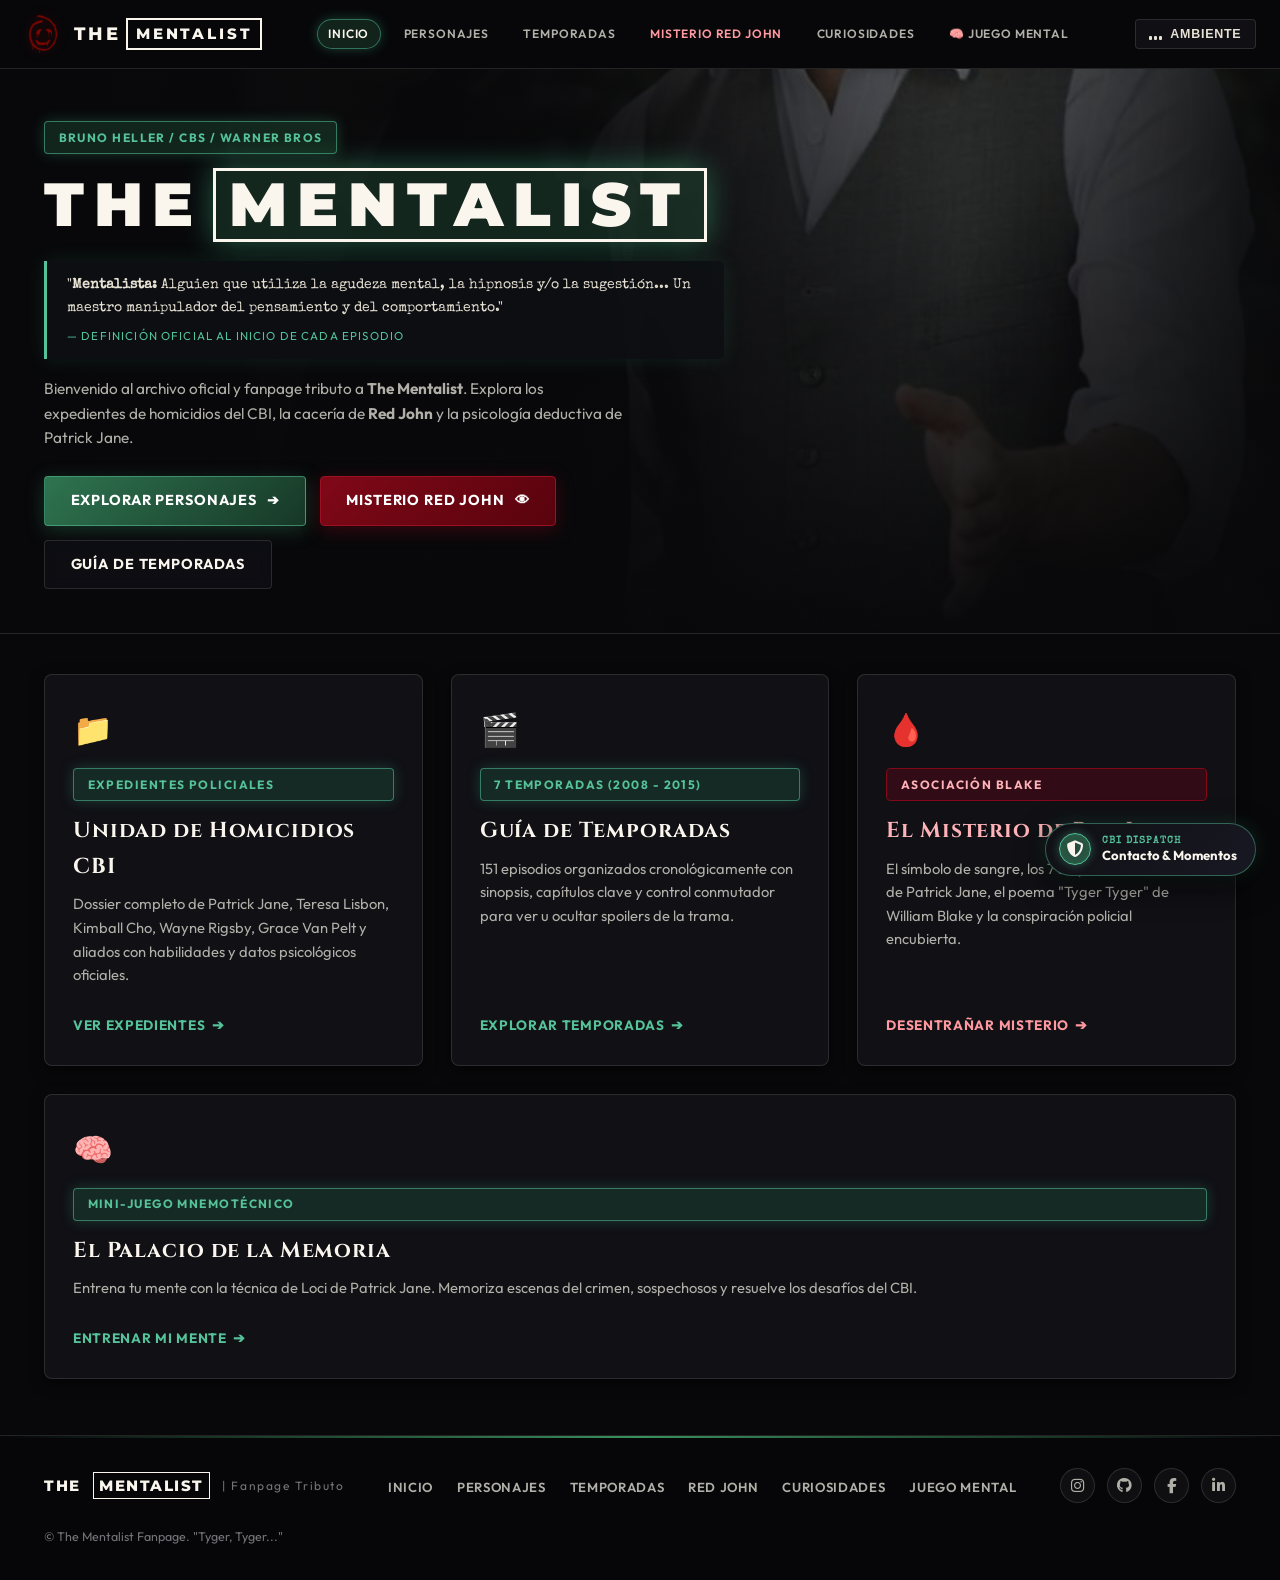
==== commit b4a36cf7: "modificaciones en sitio responsive" ====
--- a/index.html
+++ b/index.html
@@ -69,16 +69,16 @@
   </header>
 
   <main>
-    <!-- HERO SECTION -->
+    <!-- HERO SECTION (FONDO CINEMATOGRÁFICO JANE & LISBON Y FORMATO COMPACTO) -->
     <section class="hero-section" id="hero">
       <div class="hero-backdrop"></div>
-      <div class="container hero-grid">
+      <div class="container">
         <div class="hero-content">
           <div class="hero-badge">
             <span class="badge badge-green">BRUNO HELLER / CBS / WARNER BROS</span>
           </div>
 
-          <!-- H1 PRINCIPAL SOLICITADO EXACTAMENTE: "The mentalist" CON RECUADRO Y SOMBRA VERDE -->
+          <!-- H1 PRINCIPAL: "The mentalist" CON RECUADRO Y SOMBRA VERDE -->
           <h1 class="hero-main-title">
             <span>THE</span>
             <span class="box-frame">MENTALIST</span>
@@ -86,16 +86,13 @@
 
           <div class="hero-definition">
             <p>
-              "<strong>Mentalista:</strong> Alguien que utiliza la agudeza mental, la hipnosis y/o la sugestión... Un
-              maestro manipulador del pensamiento y del comportamiento."
+              "<strong>Mentalista:</strong> Alguien que utiliza la agudeza mental, la hipnosis y/o la sugestión... Un maestro manipulador del pensamiento y del comportamiento."
             </p>
             <cite>— Definición oficial al inicio de cada episodio</cite>
           </div>
 
           <p class="hero-description">
-            Bienvenido al espacio definitivo dedicado a <strong>The Mentalist</strong>. Acompaña al consultor
-            <strong>Patrick Jane</strong>, a Teresa Lisbon y al equipo del CBI en Sacramento a través de la psicología
-            criminal, los engaños y la persecución implacable de Red John.
+            Bienvenido al archivo oficial y fanpage tributo a <strong>The Mentalist</strong>. Explora los expedientes de homicidios del CBI, la cacería de <strong>Red John</strong> y la psicología deductiva de Patrick Jane.
           </p>
 
           <div class="hero-ctas">
@@ -112,24 +109,11 @@
             </a>
           </div>
         </div>
-
-        <!-- Portada con Jane & Lisbon -->
-        <div class="hero-media">
-          <div class="hero-poster-frame">
-            <img src="img/jane&lisbon.jpeg" alt="Patrick Jane & Teresa Lisbon"
-              style="width: 100%; height: auto; display: block; object-fit: cover;">
-          </div>
-
-          <div class="hero-floating-quote animate-float">
-            <p>"No existen los psíquicos, Teresa. Solo personas que no saben ver."</p>
-            <span>— Patrick Jane</span>
-          </div>
-        </div>
       </div>
     </section>
 
     <!-- SECCIONES DESTACADAS (CERO ESPACIOS VACÍOS, SE ADAPTAN AL ANCHO COMPLETO) -->
-    <section class="container" style="padding: 4.5rem 1.5rem 5rem;">
+    <section class="container" style="padding: 2.5rem 1.5rem 3.5rem;">
       <div class="highlights-container">
 
         <article class="glass-card green-hover">
--- a/css/style.css
+++ b/css/style.css
@@ -87,6 +87,34 @@
   min-height: 100vh;
   display: flex;
   flex-direction: column;
+  text-align: left;
+}
+
+/* Reglas de alineación: Todos los textos a la izquierda, excepto la frase de Red John */
+p,
+li,
+dd,
+blockquote,
+article p,
+section p,
+.season-synopsis,
+.episode-plot,
+.modal-agent-bio,
+.dossier-desc,
+.curio-card p,
+.suspect-card p,
+.cbi-slogan-text,
+.cbi-field-label,
+.jane-quote-text,
+.rule-desc {
+  text-align: left;
+}
+
+/* La frase / poema de Red John: estrictamente centrada */
+.poem-box,
+.poem-box p,
+.poem-box cite {
+  text-align: center !important;
 }
 
 /* Scrollbar */
--- a/css/components.css
+++ b/css/components.css
@@ -513,6 +513,28 @@
   transform: translateY(-2px);
 }
 
+.btn-crimson-outline {
+  background: rgba(128, 8, 23, 0.15);
+  color: #ffb3b8;
+  border: 1px solid var(--crimson-bright);
+  backdrop-filter: blur(8px);
+  border-radius: 4px;
+  cursor: pointer;
+  font-family: var(--font-display, serif);
+  font-weight: 600;
+  text-transform: uppercase;
+  letter-spacing: 0.05em;
+  transition: all var(--transition-fast);
+}
+
+.btn-crimson-outline:hover {
+  background: rgba(128, 8, 23, 0.35);
+  border-color: #ff4757;
+  color: #ffffff;
+  box-shadow: 0 0 15px rgba(220, 20, 60, 0.4);
+  transform: translateY(-2px);
+}
+
 .btn-sm {
   padding: 0.45rem 0.95rem;
   font-size: 0.8rem;
@@ -611,6 +633,118 @@
   color: #fff;
   background: var(--green-forest);
   border-color: var(--green-bright);
+}
+
+/* Estructura Interna del Modal de Personajes */
+.character-modal-inner {
+  padding: 2rem;
+  box-sizing: border-box;
+}
+
+.modal-agent-header {
+  display: flex;
+  gap: 1.5rem;
+  align-items: flex-start;
+  border-bottom: 1px solid var(--border-subtle);
+  padding-bottom: 1.5rem;
+  margin-bottom: 1.5rem;
+}
+
+.modal-agent-photo-wrap {
+  width: 110px;
+  height: 145px;
+  border-radius: 4px;
+  overflow: hidden;
+  border: 2px solid var(--green-border);
+  flex-shrink: 0;
+}
+
+.modal-agent-meta {
+  flex: 1;
+}
+
+.modal-agent-name {
+  font-size: 1.85rem;
+  margin-top: 0.5rem;
+  color: var(--cream-pure);
+}
+
+.modal-agent-actor {
+  color: var(--green-bright);
+  font-family: var(--font-typewriter);
+  font-size: 0.85rem;
+}
+
+.modal-agent-role {
+  color: var(--text-secondary);
+  font-size: 0.88rem;
+  margin-top: 0.35rem;
+}
+
+.modal-agent-quote-box {
+  margin-bottom: 1.5rem;
+  background: rgba(46, 116, 80, 0.18);
+  border-left: 3px solid var(--green-bright);
+  padding: 1rem 1.25rem;
+  border-radius: 0 4px 4px 0;
+}
+
+.modal-agent-quote-box p {
+  font-style: italic;
+  color: var(--cream-pure);
+}
+
+.modal-agent-section-title {
+  color: var(--green-bright);
+  font-size: 0.95rem;
+  margin-bottom: 0.6rem;
+  text-transform: uppercase;
+  letter-spacing: 0.08em;
+}
+
+.modal-agent-bio {
+  color: var(--text-secondary);
+  line-height: 1.7;
+  font-size: 0.95rem;
+  margin-bottom: 1.75rem;
+}
+
+.modal-agent-stats-grid {
+  display: grid;
+  grid-template-columns: repeat(auto-fit, minmax(130px, 1fr));
+  gap: 0.85rem;
+  margin-bottom: 1.5rem;
+}
+
+.modal-stat-box {
+  background: rgba(255, 255, 255, 0.04);
+  border: 1px solid var(--border-subtle);
+  border-radius: 4px;
+  padding: 0.75rem;
+  text-align: center;
+}
+
+.modal-stat-box .stat-name {
+  font-size: 0.75rem;
+  text-transform: capitalize;
+  color: var(--text-muted);
+  display: block;
+}
+
+.modal-stat-box .stat-val {
+  font-size: 1.25rem;
+  color: var(--green-bright);
+  font-family: var(--font-display);
+}
+
+.modal-agent-footer {
+  border-top: 1px solid var(--border-subtle);
+  padding-top: 1rem;
+  display: flex;
+  justify-content: space-between;
+  font-size: 0.75rem;
+  color: var(--text-muted);
+  font-family: var(--font-typewriter);
 }
 
 /* FOOTER SIMPLIFICADO & ELEGANTE */
@@ -781,6 +915,149 @@
 
   .footer-social-links {
     justify-content: center;
+  }
+}
+
+/* En celulares (<= 768px), el botón de sonido se extrae del header para no romper la barra y se convierte en botón flotante */
+@media (max-width: 768px) {
+  .ambient-audio-btn {
+    position: fixed;
+    bottom: 80px;
+    right: 18px;
+    z-index: 985;
+    width: 44px;
+    height: 44px;
+    border-radius: 50%;
+    padding: 0;
+    margin: 0;
+    display: flex;
+    align-items: center;
+    justify-content: center;
+    background: rgba(16, 16, 24, 0.94);
+    border: 1.5px solid rgba(85, 194, 153, 0.45);
+    color: var(--cream-pure);
+    box-shadow: 0 8px 24px rgba(0, 0, 0, 0.75), 0 0 14px rgba(46, 116, 80, 0.3);
+    backdrop-filter: blur(10px);
+    -webkit-backdrop-filter: blur(10px);
+    transition: all 0.3s cubic-bezier(0.2, 1, 0.3, 1);
+  }
+
+  .ambient-audio-btn:hover {
+    transform: translateY(-2px) scale(1.06);
+    border-color: var(--green-bright);
+    box-shadow: 0 10px 28px rgba(0, 0, 0, 0.85), 0 0 18px rgba(85, 194, 153, 0.5);
+  }
+
+  .ambient-audio-btn.playing {
+    border-color: var(--green-bright);
+    background: rgba(22, 38, 28, 0.95);
+    box-shadow: 0 8px 24px rgba(0, 0, 0, 0.85), 0 0 20px rgba(85, 194, 153, 0.6);
+  }
+
+  body.red-john-page .ambient-audio-btn {
+    border-color: rgba(255, 71, 87, 0.45);
+  }
+
+  body.red-john-page .ambient-audio-btn.playing {
+    border-color: #ff4757;
+    background: rgba(45, 12, 18, 0.95);
+    box-shadow: 0 8px 24px rgba(0, 0, 0, 0.85), 0 0 20px rgba(255, 71, 87, 0.6);
+  }
+
+  .ambient-audio-btn .btn-text {
+    display: none !important;
+  }
+
+  .ambient-audio-btn .audio-equalizer {
+    height: 16px;
+    gap: 3px;
+  }
+
+  .ambient-audio-btn .audio-equalizer span {
+    width: 3.5px;
+    height: 6px;
+    border-radius: 2px;
+  }
+
+  .character-modal-inner {
+    padding: 1.25rem 1rem !important;
+  }
+
+  /* Modal de agentes en celulares: foto centrada y contenido apilado debajo sin desbordar */
+  .modal-overlay {
+    padding: 0.75rem !important;
+  }
+
+  .modal-content {
+    max-width: calc(100vw - 24px) !important;
+    width: 100% !important;
+    margin: 0 auto !important;
+    border-radius: 10px !important;
+    overflow-x: hidden !important;
+  }
+
+  .modal-agent-header {
+    flex-direction: column !important;
+    align-items: center !important;
+    text-align: center !important;
+    gap: 0.85rem !important;
+    padding-bottom: 1.15rem !important;
+    margin-bottom: 1.15rem !important;
+  }
+
+  .modal-agent-photo-wrap {
+    width: 100% !important;
+    max-width: 180px !important;
+    height: 220px !important;
+    margin: 0 auto !important;
+  }
+
+  .modal-agent-name {
+    font-size: 1.4rem !important;
+    margin-top: 0.35rem !important;
+  }
+
+  .modal-agent-actor {
+    font-size: 0.8rem !important;
+  }
+
+  .modal-agent-role {
+    font-size: 0.84rem !important;
+  }
+
+  .modal-agent-quote-box {
+    padding: 0.75rem 1rem !important;
+    margin-bottom: 1.15rem !important;
+  }
+
+  .modal-agent-quote-box p {
+    font-size: 0.88rem !important;
+  }
+
+  .modal-agent-bio {
+    font-size: 0.86rem !important;
+    line-height: 1.55 !important;
+    margin-bottom: 1.25rem !important;
+  }
+
+  .modal-agent-stats-grid {
+    grid-template-columns: repeat(2, 1fr) !important;
+    gap: 0.55rem !important;
+  }
+
+  .modal-stat-box {
+    padding: 0.55rem 0.35rem !important;
+  }
+
+  .modal-stat-box .stat-val {
+    font-size: 1.1rem !important;
+  }
+
+  .modal-agent-footer {
+    flex-direction: column !important;
+    gap: 0.35rem !important;
+    text-align: center !important;
+    font-size: 0.7rem !important;
   }
 }
 
@@ -1116,6 +1393,59 @@
 }
 
 /* ==========================================================================
+   COMPONENTE GLOBAL: BOTÓN VOLVER ARRIBA (Back to Top)
+   Aparece dinámicamente al descender por cualquier página del sitio
+   ========================================================================== */
+.back-to-top-btn {
+  position: fixed;
+  bottom: 24px;
+  left: 24px;
+  z-index: 995;
+  width: 44px;
+  height: 44px;
+  border-radius: 50%;
+  background: rgba(16, 16, 22, 0.88);
+  border: 1.5px solid rgba(200, 185, 155, 0.3);
+  color: var(--cream-pure);
+  font-size: 1rem;
+  display: flex;
+  align-items: center;
+  justify-content: center;
+  cursor: pointer;
+  box-shadow: 0 8px 24px rgba(0, 0, 0, 0.7);
+  backdrop-filter: blur(10px);
+  -webkit-backdrop-filter: blur(10px);
+  opacity: 0;
+  visibility: hidden;
+  transform: translateY(16px) scale(0.9);
+  transition: all 0.3s cubic-bezier(0.2, 1, 0.3, 1);
+}
+
+.back-to-top-btn.visible {
+  opacity: 1;
+  visibility: visible;
+  transform: translateY(0) scale(1);
+}
+
+.back-to-top-btn:hover {
+  background: #251d14;
+  border-color: #d4b483;
+  color: #ecdcc2;
+  transform: translateY(-3px) scale(1.08);
+  box-shadow: 0 12px 28px rgba(0, 0, 0, 0.85), 0 0 16px rgba(212, 180, 131, 0.35);
+}
+
+@media (max-width: 768px) {
+  .back-to-top-btn {
+    bottom: 18px;
+    left: 18px;
+    width: 40px;
+    height: 40px;
+    font-size: 0.9rem;
+  }
+}
+
+/* ==========================================================================
    COMPONENTE GLOBAL: BOTÓN FLOTANTE & MODAL FORMULARIO OFICIAL CBI
    Contacto, Recomendaciones y Envío de Mejores Momentos por Fans
    ========================================================================== */
@@ -1211,10 +1541,12 @@
 }
 
 .cbi-modal {
+  box-sizing: border-box;
   width: 100%;
   max-width: 620px;
   max-height: 90vh;
   overflow-y: auto;
+  overflow-x: hidden;
   background: #111116;
   border: 1px solid rgba(85, 194, 153, 0.35);
   border-radius: 14px;
@@ -1366,17 +1698,31 @@
 }
 
 .cbi-field-group {
+  box-sizing: border-box;
   display: flex;
   flex-direction: column;
   gap: 0.4rem;
+  width: 100%;
+  min-width: 0;
+}
+
+.cbi-field-group.flex-1 {
+  flex: 1;
+}
+
+.cbi-field-group.flex-1-4 {
+  flex: 1.4;
 }
 
 .cbi-field-row {
+  box-sizing: border-box;
   display: flex;
   gap: 1rem;
-}
-
-@media (max-width: 580px) {
+  width: 100%;
+  min-width: 0;
+}
+
+@media (max-width: 768px) {
   .cbi-field-row {
     flex-direction: column;
   }
@@ -1389,6 +1735,7 @@
   color: var(--cream-muted);
   letter-spacing: 0.05em;
   text-transform: uppercase;
+  text-align: left;
 }
 
 .cbi-field-label .required {
@@ -1396,7 +1743,9 @@
 }
 
 .cbi-input {
+  box-sizing: border-box;
   width: 100%;
+  max-width: 100%;
   background: rgba(22, 22, 30, 0.85);
   border: 1px solid rgba(250, 246, 238, 0.15);
   border-radius: 6px;
@@ -1446,11 +1795,13 @@
 
 /* Botón Sello de Tinta Oficial */
 .cbi-submit-btn {
+  box-sizing: border-box;
   display: flex;
   align-items: center;
   justify-content: center;
   gap: 0.65rem;
   width: 100%;
+  max-width: 100%;
   background: linear-gradient(135deg, var(--green-forest) 0%, #1b4b32 100%);
   border: 1.5px solid var(--green-bright);
   border-radius: 6px;
@@ -1514,6 +1865,125 @@
 }
 
 /* ==========================================================================
+   ADAPTABILIDAD MÓVIL: DESPACHO Y FORMULARIO CBI
+   ========================================================================== */
+@media (max-width: 768px) {
+  .cbi-modal-overlay {
+    padding: 0.5rem !important;
+  }
+
+  .cbi-modal {
+    width: 100% !important;
+    max-width: 100% !important;
+    max-height: 94vh !important;
+    margin: auto !important;
+    border-radius: 10px !important;
+    overflow-x: hidden !important;
+  }
+
+  .cbi-modal-header {
+    padding: 0.85rem 1rem !important;
+    gap: 0.5rem !important;
+  }
+
+  .cbi-header-left {
+    min-width: 0 !important;
+    flex: 1 !important;
+  }
+
+  .cbi-header-titles {
+    min-width: 0 !important;
+  }
+
+  .cbi-agency-sub {
+    font-size: 0.6rem !important;
+    letter-spacing: 0.08em !important;
+    white-space: nowrap !important;
+    overflow: hidden !important;
+    text-overflow: ellipsis !important;
+  }
+
+  .cbi-modal-title {
+    font-size: 1.05rem !important;
+  }
+
+  .cbi-modal-close {
+    flex-shrink: 0 !important;
+  }
+
+  .cbi-slogan-box {
+    padding: 0.75rem 1rem !important;
+  }
+
+  .cbi-slogan-text {
+    font-size: 0.82rem !important;
+    line-height: 1.45 !important;
+    text-align: left !important;
+  }
+
+  .cbi-type-switch {
+    flex-direction: column !important;
+    padding: 0.75rem 1rem 0.25rem !important;
+    gap: 0.5rem !important;
+  }
+
+  .cbi-switch-btn {
+    width: 100% !important;
+    padding: 0.65rem 0.85rem !important;
+    font-size: 0.82rem !important;
+    justify-content: flex-start !important;
+  }
+
+  .cbi-form-body {
+    padding: 0.85rem 1rem 1.25rem !important;
+  }
+
+  .cbi-field-row {
+    flex-direction: column !important;
+    gap: 0.85rem !important;
+  }
+
+  .cbi-field-group {
+    width: 100% !important;
+    flex: none !important;
+  }
+
+  .cbi-input {
+    width: 100% !important;
+    box-sizing: border-box !important;
+    font-size: 0.9rem !important;
+    padding: 0.65rem 0.85rem !important;
+  }
+
+  .cbi-submit-btn {
+    padding: 0.8rem 1rem !important;
+    font-size: 0.88rem !important;
+  }
+
+  /* Botón Flotante CBI en Móvil */
+  .cbi-dispatch-btn {
+    bottom: 14px !important;
+    right: 14px !important;
+    padding: 0.45rem 0.85rem 0.45rem 0.55rem !important;
+    border-radius: 24px !important;
+  }
+
+  .dispatch-badge-icon {
+    width: 28px !important;
+    height: 28px !important;
+    font-size: 0.9rem !important;
+  }
+
+  .dispatch-tag {
+    font-size: 0.58rem !important;
+  }
+
+  .dispatch-label {
+    font-size: 0.75rem !important;
+  }
+}
+
+/* ==========================================================================
    SECCIÓN DE MEJORES MOMENTOS EN TEMPORADAS (temporadas.html)
    ========================================================================== */
 .fan-moments-section {
@@ -1533,9 +2003,9 @@
   display: inline-flex;
   align-items: center;
   gap: 0.45rem;
-  background: rgba(46, 116, 80, 0.18);
-  border: 1px solid rgba(85, 194, 153, 0.4);
-  color: var(--green-bright);
+  background: rgba(212, 180, 131, 0.15);
+  border: 1px solid rgba(212, 180, 131, 0.4);
+  color: #d4b483;
   font-family: var(--font-typewriter);
   font-size: 0.78rem;
   font-weight: 700;
@@ -1590,10 +2060,10 @@
 }
 
 .moment-filter-pill.active {
-  background: rgba(46, 116, 80, 0.3);
-  border-color: var(--green-bright);
-  color: var(--cream-pure);
-  box-shadow: 0 0 12px rgba(67, 197, 142, 0.3);
+  background: rgba(61, 49, 33, 0.75);
+  border-color: #d4b483;
+  color: #ecdcc2;
+  box-shadow: 0 0 12px rgba(212, 180, 131, 0.35);
 }
 
 /* ==========================================================================
@@ -1626,32 +2096,33 @@
   width: 48px;
   height: 48px;
   border-radius: 50%;
-  background: rgba(16, 16, 24, 0.92);
-  border: 1.5px solid var(--green-bright);
-  color: var(--cream-pure);
+  background: rgba(28, 22, 16, 0.94);
+  border: 1.5px solid rgba(212, 180, 131, 0.45);
+  color: #ecdcc2;
   font-size: 1.15rem;
   display: flex;
   align-items: center;
   justify-content: center;
   cursor: pointer;
   flex-shrink: 0;
-  box-shadow: 0 6px 20px rgba(0, 0, 0, 0.75), 0 0 14px rgba(67, 197, 142, 0.35);
+  box-shadow: 0 6px 20px rgba(0, 0, 0, 0.75), 0 0 14px rgba(212, 180, 131, 0.2);
   transition: all var(--transition-fast);
   z-index: 10;
   backdrop-filter: blur(8px);
 }
 
 .moments-carousel-arrow:hover:not(:disabled) {
-  background: var(--green-forest);
+  background: #3d3121;
+  border-color: #d4b483;
   color: #fff;
   transform: scale(1.1);
-  box-shadow: 0 8px 25px rgba(0, 0, 0, 0.85), 0 0 22px rgba(85, 194, 153, 0.65);
+  box-shadow: 0 8px 25px rgba(0, 0, 0, 0.85), 0 0 22px rgba(212, 180, 131, 0.5);
 }
 
 .moments-carousel-arrow:disabled {
   opacity: 0.25;
   cursor: not-allowed;
-  border-color: rgba(250, 246, 238, 0.15);
+  border-color: rgba(200, 185, 155, 0.15);
   color: var(--text-muted);
   box-shadow: none;
   transform: none;
@@ -1686,14 +2157,14 @@
 }
 
 .carousel-dot:hover {
-  background: rgba(85, 194, 153, 0.5);
+  background: rgba(212, 180, 131, 0.5);
 }
 
 .carousel-dot.active {
   width: 28px;
   border-radius: 10px;
-  background: var(--green-bright);
-  box-shadow: 0 0 10px rgba(85, 194, 153, 0.6);
+  background: #d4b483;
+  box-shadow: 0 0 12px rgba(212, 180, 131, 0.65);
 }
 
 .carousel-counter-tag {
@@ -1730,18 +2201,43 @@
 
 @media (max-width: 768px) {
   .dossier-moment-card {
-    flex: 0 0 100%;
-    min-width: 270px;
+    flex: 0 0 100% !important;
+    min-width: 0 !important;
+    width: 100% !important;
+    max-width: 100% !important;
+    box-sizing: border-box !important;
   }
 
   .moments-carousel-container {
-    gap: 0.35rem;
+    position: relative !important;
+    gap: 0 !important;
+    padding: 0 16px !important;
+    margin-left: -0.5rem;
+    margin-right: -0.5rem;
+  }
+
+  .moments-carousel-viewport {
+    width: 100% !important;
+    padding: 0.5rem 0 1.25rem 0 !important;
   }
 
   .moments-carousel-arrow {
-    width: 38px;
-    height: 38px;
-    font-size: 0.95rem;
+    position: absolute !important;
+    top: 42% !important;
+    transform: translateY(-50%) !important;
+    width: 36px !important;
+    height: 36px !important;
+    font-size: 0.85rem !important;
+    z-index: 20 !important;
+    background: rgba(28, 22, 16, 0.96) !important;
+  }
+
+  .moments-carousel-arrow.prev {
+    left: -4px !important;
+  }
+
+  .moments-carousel-arrow.next {
+    right: -4px !important;
   }
 }
 
@@ -1749,13 +2245,13 @@
   transform: translateY(-5px);
 }
 
-/* Pestaña de Carpeta de Archivo (Folder Tab) */
+/* Pestaña de Carpeta de Archivo (Folder Tab - Estilo Manila / Kraft Clásico) */
 .dossier-folder-tab {
   display: flex;
   align-items: center;
   justify-content: space-between;
-  background: linear-gradient(135deg, #1f1f2a 0%, #151520 100%);
-  border: 1px solid rgba(200, 185, 155, 0.28);
+  background: linear-gradient(135deg, #3a2e1d 0%, #291f13 100%);
+  border: 1.5px solid rgba(212, 180, 131, 0.42);
   border-bottom: none;
   border-radius: 8px 8px 0 0;
   padding: 0.45rem 1rem;
@@ -1769,7 +2265,7 @@
   font-family: var(--font-typewriter);
   font-size: 0.72rem;
   font-weight: 700;
-  color: var(--green-bright);
+  color: #d4b483;
   letter-spacing: 0.12em;
   text-transform: uppercase;
   display: flex;
@@ -1791,14 +2287,14 @@
   border-radius: 2px;
 }
 
-/* Cuerpo de la Carpeta Manila Oscura */
+/* Cuerpo de la Carpeta Manila Clásica */
 .dossier-folder-body {
   position: relative;
-  background: linear-gradient(175deg, #13131c 0%, #0d0d14 100%);
-  border: 1px solid rgba(200, 185, 155, 0.22);
+  background: linear-gradient(175deg, #241b12 0%, #17110a 100%);
+  border: 1.5px solid rgba(212, 180, 131, 0.35);
   border-radius: 8px;
   padding: 1.35rem 1.25rem 1.25rem 1.25rem;
-  box-shadow: 0 16px 38px rgba(0, 0, 0, 0.75), inset 0 1px 0 rgba(255, 255, 255, 0.06);
+  box-shadow: 0 16px 38px rgba(0, 0, 0, 0.75), inset 0 1px 0 rgba(255, 255, 255, 0.05);
   display: flex;
   flex-direction: column;
   flex: 1;
@@ -1806,8 +2302,8 @@
 }
 
 .dossier-moment-card:hover .dossier-folder-body {
-  border-color: rgba(85, 194, 153, 0.45);
-  box-shadow: 0 20px 48px rgba(0, 0, 0, 0.85), 0 0 25px rgba(46, 116, 80, 0.25);
+  border-color: rgba(212, 180, 131, 0.7);
+  box-shadow: 0 20px 48px rgba(0, 0, 0, 0.85), 0 0 25px rgba(212, 180, 131, 0.25);
 }
 
 /* Clip metálico simulado */
@@ -1869,9 +2365,9 @@
   position: absolute;
   bottom: 10px;
   left: 10px;
-  background: rgba(10, 10, 14, 0.88);
-  border: 1px solid var(--green-bright);
-  color: var(--green-bright);
+  background: rgba(24, 18, 12, 0.92);
+  border: 1px solid #d4b483;
+  color: #ecdcc2;
   font-family: var(--font-typewriter);
   font-size: 0.68rem;
   font-weight: 700;
@@ -1906,7 +2402,7 @@
 }
 
 .dossier-case-meta .meta-archive-date {
-  color: var(--green-bright);
+  color: #c8a97e;
 }
 
 .dossier-moment-title {
@@ -1919,8 +2415,8 @@
 }
 
 .dossier-report-box {
-  background: rgba(8, 8, 12, 0.65);
-  border-left: 3px solid var(--green-bright);
+  background: rgba(20, 15, 10, 0.75);
+  border-left: 3px solid #c8a97e;
   padding: 0.75rem 0.9rem;
   border-radius: 0 4px 4px 0;
   margin-bottom: 1.25rem;
--- a/css/pages.css
+++ b/css/pages.css
@@ -8,32 +8,34 @@
    -------------------------------------------------------------------------- */
 .hero-section {
   position: relative;
-  padding: 4.5rem 0 4rem;
+  padding: 3.25rem 0 2.75rem;
   overflow: hidden;
   border-bottom: 1px solid var(--border-subtle);
+  background-color: #08080a;
 }
 
 .hero-backdrop {
   position: absolute;
   inset: 0;
-  background:
-    radial-gradient(circle at 75% 25%, rgba(57, 145, 95, 0.35) 0%, transparent 60%),
-    linear-gradient(180deg, rgba(8, 8, 10, 0.5) 0%, rgba(8, 8, 10, 0.98) 100%);
+  background-image:
+    linear-gradient(90deg, #08080a 0%, rgba(8, 8, 10, 0.95) 45%, rgba(8, 8, 10, 0.38) 75%, rgba(8, 8, 10, 0.9) 100%),
+    linear-gradient(180deg, rgba(8, 8, 10, 0.35) 0%, rgba(8, 8, 10, 0.98) 100%),
+    url('../img/jane&lisbon.jpeg');
+  background-position: right 10% center;
+  background-size: cover;
+  background-repeat: no-repeat;
   z-index: 1;
   pointer-events: none;
 }
 
-.hero-grid {
+.hero-content {
   position: relative;
   z-index: 2;
-  display: grid;
-  grid-template-columns: 1.15fr 0.85fr;
-  gap: 3.5rem;
-  align-items: center;
+  max-width: 680px;
 }
 
 .hero-badge {
-  margin-bottom: 1.25rem;
+  margin-bottom: 0.85rem;
 }
 
 /* H1 exacto: "The mentalist" con recuadro y sombra verde */
@@ -43,110 +45,61 @@
   gap: 0.6rem;
   font-family: var(--font-logo);
   font-weight: 900;
-  font-size: clamp(2.4rem, 5.5vw, 4.4rem);
+  font-size: clamp(2.2rem, 5vw, 3.8rem);
   line-height: 1.05;
-  letter-spacing: 0.18em;
+  letter-spacing: 0.16em;
   text-transform: uppercase;
   color: var(--cream-pure);
-  margin-bottom: 1.75rem;
+  margin-bottom: 1.15rem;
 }
 
 .hero-main-title .box-frame {
   border: 3px solid var(--cream-pure);
-  padding: 0.2rem 1rem;
+  padding: 0.15rem 0.85rem;
   background: var(--green-box-bg);
-  box-shadow: 0 0 35px var(--green-glow);
+  box-shadow: 0 0 30px var(--green-glow);
 }
 
 .hero-definition {
-  background: rgba(18, 18, 24, 0.75);
+  background: rgba(14, 16, 20, 0.82);
   border-left: 3px solid var(--green-bright);
-  padding: 1.2rem 1.5rem;
+  padding: 0.85rem 1.25rem;
   border-radius: 0 6px 6px 0;
-  margin-bottom: 1.75rem;
+  margin-bottom: 1.15rem;
   backdrop-filter: blur(8px);
-  box-shadow: 0 0 20px rgba(67, 197, 142, 0.15);
+  box-shadow: 0 0 20px rgba(67, 197, 142, 0.12);
 }
 
 .hero-definition p {
   font-family: var(--font-typewriter);
-  font-size: 0.95rem;
+  font-size: 0.9rem;
   color: var(--cream-muted);
-  line-height: 1.6;
+  line-height: 1.55;
 }
 
 .hero-definition cite {
   display: block;
   font-family: var(--font-body);
-  font-size: 0.75rem;
+  font-size: 0.72rem;
   text-transform: uppercase;
-  letter-spacing: 0.12em;
+  letter-spacing: 0.1em;
   color: var(--green-bright);
-  margin-top: 0.6rem;
+  margin-top: 0.45rem;
   font-style: normal;
 }
 
 .hero-description {
   color: var(--text-secondary);
-  font-size: 1.05rem;
-  margin-bottom: 2.25rem;
+  font-size: 0.96rem;
+  line-height: 1.6;
+  margin-bottom: 1.6rem;
   max-width: 580px;
 }
 
 .hero-ctas {
   display: flex;
   flex-wrap: wrap;
-  gap: 1rem;
-}
-
-.hero-media {
-  position: relative;
-}
-
-.hero-poster-frame {
-  position: relative;
-  background: #000;
-  border: 2px solid var(--green-border);
-  border-radius: 6px;
-  overflow: hidden;
-  box-shadow: 0 20px 50px rgba(0, 0, 0, 0.9), 0 0 35px var(--green-glow);
-  transition: transform var(--transition-smooth);
-}
-
-.hero-poster-frame:hover {
-  transform: translateY(-4px);
-  border-color: var(--green-bright);
-  box-shadow: 0 25px 60px rgba(0, 0, 0, 0.95), 0 0 45px var(--green-glow);
-}
-
-.hero-floating-quote {
-  position: absolute;
-  bottom: -1rem;
-  left: -1rem;
-  background: rgba(12, 12, 16, 0.95);
-  border: 1px solid var(--green-forest);
-  padding: 0.9rem 1.25rem;
-  border-radius: 6px;
-  box-shadow: var(--shadow-lg), 0 0 20px var(--green-glow);
-  max-width: 280px;
-  z-index: 3;
-}
-
-.hero-floating-quote p {
-  font-size: 0.85rem;
-  font-style: italic;
-  color: var(--cream-pure);
-  line-height: 1.4;
-}
-
-.hero-floating-quote span {
-  display: block;
-  font-size: 0.72rem;
-  color: var(--green-bright);
-  margin-top: 0.35rem;
-  font-weight: 700;
-  text-transform: uppercase;
-  letter-spacing: 0.08em;
+  gap: 0.85rem;
 }
 
 /* --------------------------------------------------------------------------
@@ -551,11 +504,41 @@
   margin-top: 0.5rem;
 }
 
+.season-synopsis-box {
+  margin-bottom: 2rem;
+}
+
 .season-synopsis {
   color: var(--text-secondary);
   font-size: 1.02rem;
   line-height: 1.7;
-  margin-bottom: 2rem;
+  margin-bottom: 0.75rem;
+}
+
+.btn-read-more-season {
+  display: inline-flex;
+  align-items: center;
+  gap: 0.55rem;
+  background: rgba(212, 180, 131, 0.12);
+  border: 1px solid rgba(212, 180, 131, 0.35);
+  color: #ecdcc2;
+  font-family: var(--font-mono, 'Courier New', monospace);
+  font-size: 0.84rem;
+  font-weight: 600;
+  text-transform: uppercase;
+  letter-spacing: 0.05em;
+  padding: 0.5rem 1.1rem;
+  border-radius: 4px;
+  cursor: pointer;
+  transition: all var(--transition-fast);
+}
+
+.btn-read-more-season:hover {
+  background: rgba(212, 180, 131, 0.25);
+  border-color: #d4b483;
+  color: #ffffff;
+  box-shadow: 0 0 12px rgba(212, 180, 131, 0.35);
+  transform: translateX(4px);
 }
 
 .episodes-grid {
@@ -821,6 +804,33 @@
   transform: translateY(-4px);
 }
 
+.btn-read-curio {
+  display: inline-flex;
+  align-items: center;
+  gap: 0.5rem;
+  background: rgba(67, 197, 142, 0.1);
+  border: 1px solid rgba(67, 197, 142, 0.35);
+  color: var(--green-bright);
+  font-family: var(--font-mono, 'Courier New', monospace);
+  font-size: 0.82rem;
+  font-weight: 600;
+  text-transform: uppercase;
+  letter-spacing: 0.05em;
+  padding: 0.45rem 0.95rem;
+  border-radius: 4px;
+  cursor: pointer;
+  margin-top: 0.75rem;
+  transition: all var(--transition-fast);
+}
+
+.btn-read-curio:hover {
+  background: rgba(67, 197, 142, 0.22);
+  border-color: var(--green-bright);
+  color: #ffffff;
+  box-shadow: 0 0 12px rgba(67, 197, 142, 0.35);
+  transform: translateX(4px);
+}
+
 /* --------------------------------------------------------------------------
    HEADER DINÁMICO DE TEMPORADAS (temporadas.html)
    -------------------------------------------------------------------------- */
@@ -958,11 +968,6 @@
 }
 
 @media (max-width: 900px) {
-  .hero-grid {
-    grid-template-columns: 1fr;
-    gap: 2.5rem;
-  }
-
   .hero-main-title {
     flex-wrap: wrap;
   }
@@ -971,4 +976,391 @@
     flex-direction: column;
     align-items: stretch;
   }
+}
+
+/* ==========================================================================
+   TRANSFORMACIÓN RESPONSIVE: CUADRÍCULAS A CARRUSELES DESLIZABLES (Mobile/Tablet)
+   En resoluciones pequeñas (<= 768px), las grillas de múltiples tarjetas
+   se convierten en carruseles táctiles de deslizamiento horizontal (touch-scroll
+   con scroll-snap), evitando listados verticales interminables.
+   ========================================================================== */
+@media (max-width: 768px) {
+  /* Hero compacto en móviles con fondo cinematográfico */
+  .hero-section {
+    padding: 2.25rem 0 1.85rem;
+  }
+
+  .hero-backdrop {
+    background-image:
+      linear-gradient(180deg, rgba(8, 8, 10, 0.9) 0%, rgba(8, 8, 10, 0.96) 100%),
+      url('../img/jane&lisbon.jpeg');
+    background-position: center 25%;
+    background-size: cover;
+    opacity: 0.4;
+  }
+
+  .hero-main-title {
+    font-size: clamp(1.9rem, 8.5vw, 2.5rem);
+    margin-bottom: 0.85rem;
+  }
+
+  .hero-main-title .box-frame {
+    padding: 0.1rem 0.65rem;
+  }
+
+  .hero-definition {
+    padding: 0.75rem 1rem;
+    margin-bottom: 0.85rem;
+  }
+
+  .hero-definition p {
+    font-size: 0.82rem;
+    line-height: 1.45;
+  }
+
+  .hero-description {
+    font-size: 0.88rem;
+    margin-bottom: 1.25rem;
+  }
+
+  .hero-ctas {
+    gap: 0.65rem;
+  }
+
+  .hero-ctas .btn {
+    padding: 0.6rem 1.15rem;
+    font-size: 0.82rem;
+  }
+
+  /* Cuadrículas transformadas en carruseles táctiles con scroll horizontal suave */
+  .highlights-container,
+  .dossier-grid,
+  .suspects-grid,
+  .curio-grid,
+  .episodes-grid {
+    display: flex !important;
+    flex-wrap: nowrap !important;
+    overflow-x: auto !important;
+    overflow-y: hidden !important;
+    scroll-snap-type: x mandatory;
+    scroll-padding: 0 1rem;
+    -webkit-overflow-scrolling: touch;
+    gap: 1.15rem !important;
+    padding: 0.5rem 1rem 1.4rem 1rem !important;
+    margin-left: -1rem;
+    margin-right: -1rem;
+    width: calc(100% + 2rem) !important;
+    scrollbar-width: thin;
+    scrollbar-color: rgba(200, 185, 155, 0.4) rgba(0, 0, 0, 0.2);
+  }
+
+  .highlights-container::-webkit-scrollbar,
+  .dossier-grid::-webkit-scrollbar,
+  .suspects-grid::-webkit-scrollbar,
+  .curio-grid::-webkit-scrollbar,
+  .episodes-grid::-webkit-scrollbar {
+    height: 5px;
+  }
+
+  .highlights-container::-webkit-scrollbar-track,
+  .dossier-grid::-webkit-scrollbar-track,
+  .suspects-grid::-webkit-scrollbar-track,
+  .curio-grid::-webkit-scrollbar-track,
+  .episodes-grid::-webkit-scrollbar-track {
+    background: rgba(0, 0, 0, 0.3);
+    border-radius: 4px;
+  }
+
+  .highlights-container::-webkit-scrollbar-thumb,
+  .dossier-grid::-webkit-scrollbar-thumb,
+  .suspects-grid::-webkit-scrollbar-thumb,
+  .curio-grid::-webkit-scrollbar-thumb,
+  .episodes-grid::-webkit-scrollbar-thumb {
+    background: rgba(200, 185, 155, 0.4);
+    border-radius: 4px;
+  }
+
+  .highlights-container > *,
+  .dossier-card,
+  .suspect-card,
+  .curio-card,
+  .curio-grid > *,
+  .episode-card {
+    flex: 0 0 85% !important;
+    max-width: 310px !important;
+    min-width: 260px !important;
+    scroll-snap-align: center;
+    scroll-snap-stop: normal;
+  }
+
+  /* La tarjeta extendida de curiosidades en móvil se unifica en el carrusel */
+  .curio-card-full {
+    grid-column: auto !important;
+  }
+
+  /* 1. Tarjetas de Personajes Compactas */
+  .dossier-photo-wrap {
+    height: 195px !important;
+  }
+
+  .dossier-body {
+    padding: 1rem 1rem 1.15rem !important;
+  }
+
+  .dossier-name {
+    font-size: 1.15rem !important;
+    margin-top: 0.35rem !important;
+  }
+
+  .dossier-desc {
+    font-size: 0.82rem !important;
+    line-height: 1.45 !important;
+    margin-bottom: 0.65rem !important;
+    display: -webkit-box !important;
+    -webkit-line-clamp: 3 !important;
+    -webkit-box-orient: vertical !important;
+    overflow: hidden !important;
+  }
+
+  .dossier-skills {
+    gap: 0.35rem !important;
+    margin-bottom: 0.75rem !important;
+  }
+
+  .dossier-skills .skill-tag {
+    font-size: 0.7rem !important;
+    padding: 0.2rem 0.5rem !important;
+  }
+
+  .dossier-skills .skill-tag:nth-child(n+4) {
+    display: none !important;
+  }
+
+  /* 2. Guía de Temporadas y Episodios Compacta */
+  .season-block {
+    margin-bottom: 2.25rem !important;
+  }
+
+  .season-synopsis {
+    font-size: 0.88rem !important;
+    line-height: 1.5 !important;
+    margin-bottom: 1.25rem !important;
+  }
+
+  .episode-card {
+    padding: 1rem !important;
+  }
+
+  .episode-title {
+    font-size: 0.95rem !important;
+    margin-bottom: 0.35rem !important;
+  }
+
+  .episode-plot {
+    font-size: 0.82rem !important;
+    line-height: 1.45 !important;
+  }
+
+  /* 3. Tarjetas de Curiosidades Compactas */
+  .curio-card-img-wrap {
+    height: 150px !important;
+    margin-bottom: 0.75rem !important;
+  }
+
+  .curio-card {
+    padding: 1.25rem 1rem !important;
+  }
+
+  .curio-card h3 {
+    font-size: 1.15rem !important;
+    margin-bottom: 0.45rem !important;
+  }
+
+  .curio-card p {
+    font-size: 0.84rem !important;
+    line-height: 1.5 !important;
+    margin-bottom: 0.5rem !important;
+  }
+
+  .curio-grid {
+    margin-bottom: 2.25rem !important;
+  }
+
+  /* 4. Red John & Asociación Blake */
+  .blake-association-card {
+    padding: 1.5rem 1.15rem !important;
+    margin: 0 auto 2.5rem !important;
+  }
+
+  .blake-association-card p {
+    font-size: 0.88rem !important;
+    line-height: 1.55 !important;
+  }
+
+  .suspect-card {
+    padding: 1rem !important;
+  }
+
+  .suspect-card h3 {
+    font-size: 1.15rem !important;
+  }
+
+  .suspect-card p {
+    font-size: 0.82rem !important;
+    line-height: 1.45 !important;
+  }
+
+  /* 5. Escala de Títulos y Secciones Globales en Móvil */
+  .section-header {
+    margin: 0 auto 1.85rem auto !important;
+  }
+
+  .section-header h1,
+  .section-header h2 {
+    font-size: clamp(1.6rem, 6.5vw, 1.95rem) !important;
+    margin-bottom: 0.55rem !important;
+  }
+
+  .section-header p {
+    font-size: 0.88rem !important;
+    line-height: 1.5 !important;
+  }
+
+  .filter-tabs {
+    gap: 0.4rem !important;
+    margin-bottom: 1.75rem !important;
+  }
+
+  .filter-btn {
+    padding: 0.45rem 0.85rem !important;
+    font-size: 0.76rem !important;
+  }
+
+  .seasons-nav-pills {
+    justify-content: center !important;
+    gap: 0.35rem !important;
+  }
+
+  .season-pill {
+    padding: 0.38rem 0.65rem !important;
+    font-size: 0.78rem !important;
+  }
+
+  .season-dynamic-header {
+    display: flex !important;
+    flex-direction: column !important;
+    padding: 0 !important;
+    background: #0b0d13 !important;
+  }
+
+  .season-header-bg {
+    position: relative !important;
+    width: 100% !important;
+    height: 230px !important;
+    overflow: hidden !important;
+  }
+
+  .season-header-img {
+    width: 100% !important;
+    height: 230px !important;
+    object-fit: cover !important;
+    object-position: center top !important;
+    display: block !important;
+  }
+
+  .season-header-bg::after {
+    content: '' !important;
+    position: absolute !important;
+    inset: 0 !important;
+    background: linear-gradient(180deg, rgba(8, 10, 14, 0.15) 0%, rgba(8, 10, 14, 0.65) 60%, #0b0d13 100%) !important;
+    pointer-events: none !important;
+    display: block !important;
+  }
+
+  .season-header-content {
+    position: relative !important;
+    bottom: auto !important;
+    left: auto !important;
+    right: auto !important;
+    margin-top: -65px !important;
+    z-index: 5 !important;
+    padding: 0 1rem 1.25rem !important;
+    width: 100% !important;
+    text-align: center !important;
+  }
+
+  .season-header-content .badge {
+    font-size: 0.74rem !important;
+    padding: 0.28rem 0.75rem !important;
+    margin-bottom: 0.35rem !important;
+  }
+
+  .season-header-content h1 {
+    font-size: 1.35rem !important;
+    line-height: 1.25 !important;
+    margin-bottom: 0.85rem !important;
+    letter-spacing: 0.03em !important;
+  }
+
+  .seasons-controls {
+    padding: 0.85rem 1rem !important;
+    gap: 0.75rem !important;
+  }
+
+  .season-block {
+    padding: 1.5rem 1.15rem !important;
+    margin-bottom: 2rem !important;
+  }
+
+  .season-info h3 {
+    font-size: 1.28rem !important;
+    line-height: 1.3 !important;
+  }
+
+  .season-meta-tags {
+    flex-wrap: wrap !important;
+    gap: 0.4rem !important;
+  }
+
+  .mentalism-guide-card {
+    padding: 1.5rem 1rem !important;
+  }
+
+  .mentalism-techniques-row {
+    display: flex !important;
+    flex-wrap: nowrap !important;
+    overflow-x: auto !important;
+    scroll-snap-type: x mandatory !important;
+    -webkit-overflow-scrolling: touch !important;
+    gap: 0.85rem !important;
+    padding: 0.25rem 0.25rem 0.85rem !important;
+  }
+
+  .mentalism-technique-card {
+    flex: 0 0 84% !important;
+    min-width: 0 !important;
+    scroll-snap-align: center !important;
+    padding: 1.15rem 1rem !important;
+  }
+
+  .memory-palace-showcase {
+    padding: 1.6rem 1.15rem !important;
+  }
+
+  .memory-palace-grid {
+    display: flex !important;
+    flex-wrap: nowrap !important;
+    overflow-x: auto !important;
+    scroll-snap-type: x mandatory !important;
+    -webkit-overflow-scrolling: touch !important;
+    gap: 0.85rem !important;
+    padding: 0.25rem 0.25rem 0.85rem !important;
+  }
+
+  .memory-pillar {
+    flex: 0 0 84% !important;
+    min-width: 0 !important;
+    scroll-snap-align: center !important;
+    padding: 1.1rem 1rem !important;
+  }
 }
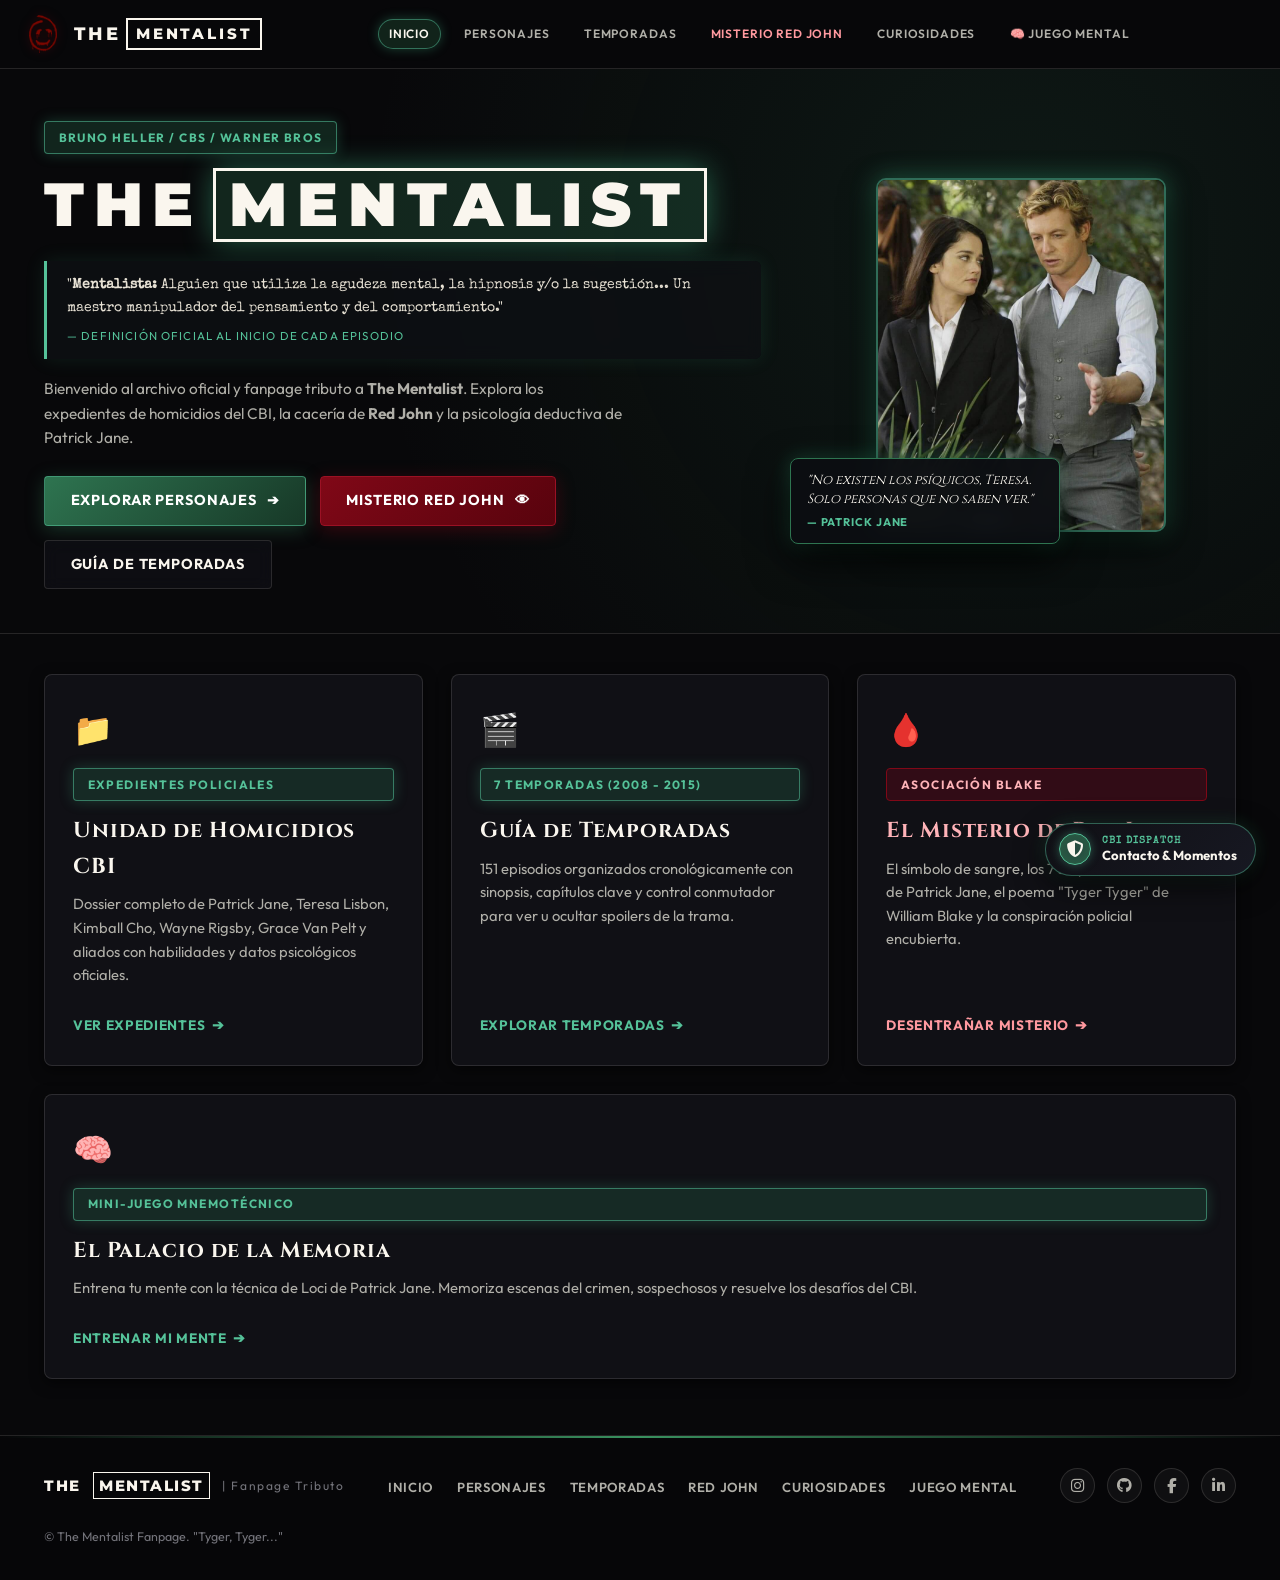
==== commit e1e6676a: "cambio en temporadas, musica e imagen en index" ====
--- a/index.html
+++ b/index.html
@@ -50,13 +50,6 @@
 
       <!-- Acciones de cabecera -->
       <div class="nav-actions">
-        <button class="ambient-audio-btn" id="ambientAudioBtn" title="Activar/Desactivar sonido ambiental">
-          <div class="audio-equalizer">
-            <span></span><span></span><span></span>
-          </div>
-          <span class="btn-text">Ambiente</span>
-        </button>
-
         <button class="nav-toggle" id="navToggle" aria-label="Abrir menú" aria-expanded="false">
           <svg width="24" height="24" viewBox="0 0 24 24" fill="none" stroke="currentColor" stroke-width="2">
             <line x1="3" y1="12" x2="21" y2="12"></line>
@@ -69,44 +62,58 @@
   </header>
 
   <main>
-    <!-- HERO SECTION (FONDO CINEMATOGRÁFICO JANE & LISBON Y FORMATO COMPACTO) -->
+    <!-- HERO SECTION (PORTADA PRINCIPAL Y FORMATO ADAPTATIVO) -->
     <section class="hero-section" id="hero">
       <div class="hero-backdrop"></div>
       <div class="container">
-        <div class="hero-content">
-          <div class="hero-badge">
-            <span class="badge badge-green">BRUNO HELLER / CBS / WARNER BROS</span>
-          </div>
-
-          <!-- H1 PRINCIPAL: "The mentalist" CON RECUADRO Y SOMBRA VERDE -->
-          <h1 class="hero-main-title">
-            <span>THE</span>
-            <span class="box-frame">MENTALIST</span>
-          </h1>
-
-          <div class="hero-definition">
-            <p>
-              "<strong>Mentalista:</strong> Alguien que utiliza la agudeza mental, la hipnosis y/o la sugestión... Un maestro manipulador del pensamiento y del comportamiento."
+        <div class="hero-grid">
+          <div class="hero-content">
+            <div class="hero-badge">
+              <span class="badge badge-green">BRUNO HELLER / CBS / WARNER BROS</span>
+            </div>
+
+            <!-- H1 PRINCIPAL: "The mentalist" CON RECUADRO Y SOMBRA VERDE -->
+            <h1 class="hero-main-title">
+              <span>THE</span>
+              <span class="box-frame">MENTALIST</span>
+            </h1>
+
+            <div class="hero-definition">
+              <p>
+                "<strong>Mentalista:</strong> Alguien que utiliza la agudeza mental, la hipnosis y/o la sugestión... Un maestro manipulador del pensamiento y del comportamiento."
+              </p>
+              <cite>— Definición oficial al inicio de cada episodio</cite>
+            </div>
+
+            <p class="hero-description">
+              Bienvenido al archivo oficial y fanpage tributo a <strong>The Mentalist</strong>. Explora los expedientes de homicidios del CBI, la cacería de <strong>Red John</strong> y la psicología deductiva de Patrick Jane.
             </p>
-            <cite>— Definición oficial al inicio de cada episodio</cite>
-          </div>
-
-          <p class="hero-description">
-            Bienvenido al archivo oficial y fanpage tributo a <strong>The Mentalist</strong>. Explora los expedientes de homicidios del CBI, la cacería de <strong>Red John</strong> y la psicología deductiva de Patrick Jane.
-          </p>
-
-          <div class="hero-ctas">
-            <a href="personajes.html" class="btn btn-green" id="btnExploreCharacters">
-              <span>Explorar Personajes</span>
-              <span>➔</span>
-            </a>
-            <a href="red-john.html" class="btn btn-crimson" id="btnExploreRedJohn">
-              <span>Misterio Red John</span>
-              <span>👁</span>
-            </a>
-            <a href="temporadas.html" class="btn btn-outline" id="btnExploreSeasons">
-              <span>Guía de Temporadas</span>
-            </a>
+
+            <div class="hero-ctas">
+              <a href="personajes.html" class="btn btn-green" id="btnExploreCharacters">
+                <span>Explorar Personajes</span>
+                <span>➔</span>
+              </a>
+              <a href="red-john.html" class="btn btn-crimson" id="btnExploreRedJohn">
+                <span>Misterio Red John</span>
+                <span>👁</span>
+              </a>
+              <a href="temporadas.html" class="btn btn-outline" id="btnExploreSeasons">
+                <span>Guía de Temporadas</span>
+              </a>
+            </div>
+          </div>
+
+          <!-- Portada con Jane & Lisbon y Frase Emblemática -->
+          <div class="hero-media">
+            <div class="hero-poster-frame">
+              <img src="img/jane&lisbon.jpeg" alt="Patrick Jane y Teresa Lisbon" class="hero-poster-img">
+            </div>
+
+            <div class="hero-floating-quote animate-float">
+              <p>"No existen los psíquicos, Teresa. Solo personas que no saben ver."</p>
+              <span>— Patrick Jane</span>
+            </div>
           </div>
         </div>
       </div>
--- a/css/components.css
+++ b/css/components.css
@@ -366,69 +366,107 @@
   margin-left: clamp(1.5rem, 3.2vw, 3.2rem);
 }
 
-.ambient-audio-btn {
+/* ==========================================================================
+   BOTÓN FLOTANTE DE AUDIO: TEMA DE RED JOHN (J.S. Bach)
+   Exclusivo de red-john.html - Flotante en el margen superior derecho
+   ========================================================================== */
+.redjohn-floating-audio-btn {
+  position: fixed;
+  top: 90px;
+  right: 28px;
+  z-index: 990;
   display: inline-flex;
   align-items: center;
-  gap: 0.5rem;
-  padding: 0.45rem 0.85rem;
-  background: rgba(18, 18, 24, 0.8);
-  border: 1px solid var(--border-subtle);
-  border-radius: 4px;
-  color: var(--cream-muted);
+  gap: 0.65rem;
+  padding: 0.55rem 1.15rem 0.55rem 0.95rem;
+  background: rgba(18, 8, 12, 0.92);
+  border: 1.5px solid rgba(255, 71, 87, 0.55);
+  border-radius: 30px;
+  color: #ffffff;
+  font-family: var(--font-body);
   font-size: 0.78rem;
-  font-weight: 600;
+  font-weight: 700;
+  letter-spacing: 0.06em;
   text-transform: uppercase;
-  letter-spacing: 0.06em;
   cursor: pointer;
-  transition: all var(--transition-fast);
-}
-
-.ambient-audio-btn:hover {
-  background: rgba(46, 116, 80, 0.2);
-  color: var(--cream-pure);
-  border-color: var(--green-bright);
-}
-
-.ambient-audio-btn.playing {
-  border-color: var(--green-bright);
-  color: #fff;
-  background: rgba(46, 116, 80, 0.4);
-  box-shadow: 0 0 14px var(--green-glow);
-}
-
-.audio-equalizer {
+  box-shadow: 0 10px 30px rgba(0, 0, 0, 0.8), 0 0 20px rgba(185, 28, 46, 0.4);
+  backdrop-filter: blur(10px);
+  -webkit-backdrop-filter: blur(10px);
+  transition: all 0.3s cubic-bezier(0.2, 1, 0.3, 1);
+}
+
+.redjohn-floating-audio-btn:hover {
+  transform: translateY(-2px) scale(1.04);
+  border-color: #ff4757;
+  background: rgba(36, 12, 18, 0.98);
+  box-shadow: 0 14px 35px rgba(0, 0, 0, 0.9), 0 0 26px rgba(255, 71, 87, 0.65);
+}
+
+.redjohn-floating-audio-btn.playing {
+  border-color: #ff4757;
+  background: rgba(45, 10, 16, 0.96);
+  box-shadow: 0 10px 30px rgba(0, 0, 0, 0.85), 0 0 24px rgba(255, 71, 87, 0.6);
+}
+
+.redjohn-floating-audio-btn .audio-equalizer {
   display: flex;
   align-items: flex-end;
-  gap: 2px;
-  height: 12px;
-}
-
-.audio-equalizer span {
-  width: 3px;
+  gap: 3px;
+  height: 14px;
+}
+
+.redjohn-floating-audio-btn .audio-equalizer span {
+  width: 3.5px;
   height: 4px;
-  background: currentColor;
-  border-radius: 1px;
-}
-
-.ambient-audio-btn.playing .audio-equalizer span:nth-child(1) {
-  animation: barBounce 0.7s ease-in-out infinite alternate;
-}
-
-.ambient-audio-btn.playing .audio-equalizer span:nth-child(2) {
-  animation: barBounce 0.9s 0.2s ease-in-out infinite alternate;
-}
-
-.ambient-audio-btn.playing .audio-equalizer span:nth-child(3) {
-  animation: barBounce 0.6s 0.4s ease-in-out infinite alternate;
-}
-
-@keyframes barBounce {
+  background: #ff4757;
+  border-radius: 1.5px;
+}
+
+.redjohn-floating-audio-btn.playing .audio-equalizer span:nth-child(1) {
+  animation: barBounceRedJohn 0.7s ease-in-out infinite alternate;
+}
+
+.redjohn-floating-audio-btn.playing .audio-equalizer span:nth-child(2) {
+  animation: barBounceRedJohn 0.9s 0.2s ease-in-out infinite alternate;
+}
+
+.redjohn-floating-audio-btn.playing .audio-equalizer span:nth-child(3) {
+  animation: barBounceRedJohn 0.6s 0.4s ease-in-out infinite alternate;
+}
+
+@keyframes barBounceRedJohn {
   from {
-    height: 3px;
-  }
-
+    height: 4px;
+  }
   to {
-    height: 12px;
+    height: 14px;
+  }
+}
+
+@media (max-width: 768px) {
+  .redjohn-floating-audio-btn {
+    top: 76px;
+    bottom: auto;
+    right: 16px;
+    width: 44px;
+    height: 44px;
+    padding: 0;
+    border-radius: 50%;
+    justify-content: center;
+  }
+
+  .redjohn-floating-audio-btn .btn-text {
+    display: none !important;
+  }
+
+  .redjohn-floating-audio-btn .audio-equalizer {
+    height: 16px;
+    gap: 3px;
+  }
+
+  .redjohn-floating-audio-btn .audio-equalizer span {
+    width: 3.5px;
+    height: 5px;
   }
 }
 
@@ -918,67 +956,7 @@
   }
 }
 
-/* En celulares (<= 768px), el botón de sonido se extrae del header para no romper la barra y se convierte en botón flotante */
 @media (max-width: 768px) {
-  .ambient-audio-btn {
-    position: fixed;
-    bottom: 80px;
-    right: 18px;
-    z-index: 985;
-    width: 44px;
-    height: 44px;
-    border-radius: 50%;
-    padding: 0;
-    margin: 0;
-    display: flex;
-    align-items: center;
-    justify-content: center;
-    background: rgba(16, 16, 24, 0.94);
-    border: 1.5px solid rgba(85, 194, 153, 0.45);
-    color: var(--cream-pure);
-    box-shadow: 0 8px 24px rgba(0, 0, 0, 0.75), 0 0 14px rgba(46, 116, 80, 0.3);
-    backdrop-filter: blur(10px);
-    -webkit-backdrop-filter: blur(10px);
-    transition: all 0.3s cubic-bezier(0.2, 1, 0.3, 1);
-  }
-
-  .ambient-audio-btn:hover {
-    transform: translateY(-2px) scale(1.06);
-    border-color: var(--green-bright);
-    box-shadow: 0 10px 28px rgba(0, 0, 0, 0.85), 0 0 18px rgba(85, 194, 153, 0.5);
-  }
-
-  .ambient-audio-btn.playing {
-    border-color: var(--green-bright);
-    background: rgba(22, 38, 28, 0.95);
-    box-shadow: 0 8px 24px rgba(0, 0, 0, 0.85), 0 0 20px rgba(85, 194, 153, 0.6);
-  }
-
-  body.red-john-page .ambient-audio-btn {
-    border-color: rgba(255, 71, 87, 0.45);
-  }
-
-  body.red-john-page .ambient-audio-btn.playing {
-    border-color: #ff4757;
-    background: rgba(45, 12, 18, 0.95);
-    box-shadow: 0 8px 24px rgba(0, 0, 0, 0.85), 0 0 20px rgba(255, 71, 87, 0.6);
-  }
-
-  .ambient-audio-btn .btn-text {
-    display: none !important;
-  }
-
-  .ambient-audio-btn .audio-equalizer {
-    height: 16px;
-    gap: 3px;
-  }
-
-  .ambient-audio-btn .audio-equalizer span {
-    width: 3.5px;
-    height: 6px;
-    border-radius: 2px;
-  }
-
   .character-modal-inner {
     padding: 1.25rem 1rem !important;
   }
--- a/css/pages.css
+++ b/css/pages.css
@@ -17,13 +17,9 @@
 .hero-backdrop {
   position: absolute;
   inset: 0;
-  background-image:
-    linear-gradient(90deg, #08080a 0%, rgba(8, 8, 10, 0.95) 45%, rgba(8, 8, 10, 0.38) 75%, rgba(8, 8, 10, 0.9) 100%),
-    linear-gradient(180deg, rgba(8, 8, 10, 0.35) 0%, rgba(8, 8, 10, 0.98) 100%),
-    url('../img/jane&lisbon.jpeg');
-  background-position: right 10% center;
-  background-size: cover;
-  background-repeat: no-repeat;
+  background:
+    radial-gradient(circle at 80% 30%, rgba(46, 116, 80, 0.16) 0%, transparent 60%),
+    linear-gradient(180deg, rgba(8, 8, 10, 0.4) 0%, rgba(8, 8, 10, 0.98) 100%);
   z-index: 1;
   pointer-events: none;
 }
@@ -31,7 +27,6 @@
 .hero-content {
   position: relative;
   z-index: 2;
-  max-width: 680px;
 }
 
 .hero-badge {
@@ -100,6 +95,98 @@
   display: flex;
   flex-wrap: wrap;
   gap: 0.85rem;
+}
+
+/* Disposición en dos columnas para Hero en escritorio */
+.hero-grid {
+  position: relative;
+  z-index: 2;
+  display: grid;
+  grid-template-columns: 1.25fr 0.75fr;
+  gap: 2.8rem;
+  align-items: center;
+}
+
+.hero-media {
+  position: relative;
+  display: flex;
+  justify-content: center;
+}
+
+.hero-poster-frame {
+  position: relative;
+  max-width: 290px;
+  width: 100%;
+  background: #050508;
+  border: 2px solid var(--green-border);
+  border-radius: 10px;
+  overflow: hidden;
+  box-shadow: 0 14px 35px rgba(0, 0, 0, 0.85), 0 0 25px var(--green-glow);
+  transition: transform var(--transition-smooth), border-color var(--transition-smooth), box-shadow var(--transition-smooth);
+}
+
+.hero-poster-frame:hover {
+  transform: translateY(-4px);
+  border-color: var(--green-bright);
+  box-shadow: 0 20px 45px rgba(0, 0, 0, 0.9), 0 0 35px var(--green-glow);
+}
+
+.hero-poster-img {
+  width: 100%;
+  height: auto;
+  max-height: 350px;
+  object-fit: cover;
+  display: block;
+}
+
+.hero-floating-quote {
+  position: absolute;
+  bottom: -0.75rem;
+  left: -1rem;
+  background: rgba(12, 14, 18, 0.95);
+  border: 1.5px solid var(--green-forest);
+  padding: 0.75rem 1rem;
+  border-radius: 8px;
+  box-shadow: var(--shadow-lg), 0 0 20px rgba(67, 197, 142, 0.3);
+  max-width: 270px;
+  z-index: 3;
+  backdrop-filter: blur(8px);
+  -webkit-backdrop-filter: blur(8px);
+}
+
+.hero-floating-quote p {
+  font-family: var(--font-display, Georgia, serif);
+  font-size: 0.82rem;
+  font-style: italic;
+  color: var(--cream-pure);
+  line-height: 1.4;
+  text-align: left;
+  margin-bottom: 0.3rem;
+}
+
+.hero-floating-quote span {
+  display: block;
+  font-family: var(--font-body);
+  font-size: 0.7rem;
+  color: var(--green-bright);
+  font-weight: 700;
+  text-transform: uppercase;
+  letter-spacing: 0.08em;
+  text-align: left;
+}
+
+@media (max-width: 1024px) and (min-width: 769px) {
+  .hero-grid {
+    gap: 2rem;
+    grid-template-columns: 1.1fr 0.9fr;
+  }
+
+  .hero-floating-quote {
+    max-width: 270px;
+    padding: 0.75rem 1rem;
+    left: -0.5rem;
+    bottom: -0.5rem;
+  }
 }
 
 /* --------------------------------------------------------------------------
@@ -324,7 +411,7 @@
    -------------------------------------------------------------------------- */
 .seasons-controls {
   display: flex;
-  justify-content: space-between;
+  justify-content: center;
   align-items: center;
   flex-wrap: wrap;
   gap: 1rem;
@@ -539,6 +626,92 @@
   color: #ffffff;
   box-shadow: 0 0 12px rgba(212, 180, 131, 0.35);
   transform: translateX(4px);
+}
+
+/* Cabecera de episodios con botón de spoilers al costado del título */
+.episodes-header-bar {
+  display: flex;
+  align-items: center;
+  justify-content: space-between;
+  flex-wrap: wrap;
+  gap: 0.85rem;
+  margin-bottom: 1.15rem;
+  padding-bottom: 0.45rem;
+  border-bottom: 1px dashed rgba(250, 246, 238, 0.1);
+}
+
+.episodes-section-title {
+  font-size: 1.05rem;
+  color: var(--amber-light);
+  text-transform: uppercase;
+  letter-spacing: 0.08em;
+  margin: 0;
+  font-weight: 700;
+}
+
+.btn-spoiler-toggle {
+  display: inline-flex;
+  align-items: center;
+  gap: 0.65rem;
+  padding: 0.4rem 0.85rem;
+  background: rgba(22, 22, 30, 0.85);
+  border: 1.5px solid rgba(200, 185, 155, 0.25);
+  border-radius: 20px;
+  color: var(--cream-muted);
+  font-family: var(--font-body);
+  font-size: 0.78rem;
+  font-weight: 600;
+  cursor: pointer;
+  transition: all var(--transition-fast);
+}
+
+.btn-spoiler-toggle:hover {
+  background: rgba(35, 35, 48, 0.95);
+  border-color: var(--amber-light);
+  color: var(--cream-pure);
+}
+
+.btn-spoiler-toggle.active {
+  background: rgba(60, 20, 25, 0.9);
+  border-color: #ff4757;
+  color: #ffffff;
+  box-shadow: 0 0 14px rgba(255, 71, 87, 0.35);
+}
+
+.toggle-switch-ui {
+  position: relative;
+  display: inline-block;
+  width: 34px;
+  height: 18px;
+  background-color: #2b2b36;
+  border-radius: 18px;
+  transition: background-color 0.25s ease;
+  flex-shrink: 0;
+}
+
+.slider-ui {
+  position: absolute;
+  height: 12px;
+  width: 12px;
+  left: 3px;
+  bottom: 3px;
+  background-color: var(--cream-pure);
+  border-radius: 50%;
+  transition: transform 0.25s cubic-bezier(0.2, 1, 0.3, 1), background-color 0.25s ease;
+}
+
+.btn-spoiler-toggle.active .toggle-switch-ui {
+  background-color: #ff4757;
+}
+
+.btn-spoiler-toggle.active .slider-ui {
+  transform: translateX(16px);
+  background-color: #ffffff;
+}
+
+.btn-spoiler-toggle .spoiler-btn-label {
+  user-select: none;
+  letter-spacing: 0.04em;
 }
 
 .episodes-grid {
@@ -988,6 +1161,14 @@
   /* Hero compacto en móviles con fondo cinematográfico */
   .hero-section {
     padding: 2.25rem 0 1.85rem;
+  }
+
+  .hero-grid {
+    display: block !important;
+  }
+
+  .hero-media {
+    display: none !important;
   }
 
   .hero-backdrop {
@@ -1312,6 +1493,34 @@
     margin-bottom: 2rem !important;
   }
 
+  .episodes-header-bar {
+    gap: 0.6rem !important;
+    margin-bottom: 0.85rem !important;
+  }
+
+  .episodes-section-title {
+    font-size: 0.9rem !important;
+  }
+
+  .btn-spoiler-toggle {
+    padding: 0.35rem 0.75rem !important;
+    font-size: 0.74rem !important;
+  }
+
+  .toggle-switch-ui {
+    width: 30px !important;
+    height: 16px !important;
+  }
+
+  .slider-ui {
+    width: 10px !important;
+    height: 10px !important;
+  }
+
+  .btn-spoiler-toggle.active .slider-ui {
+    transform: translateX(14px) !important;
+  }
+
   .season-info h3 {
     font-size: 1.28rem !important;
     line-height: 1.3 !important;
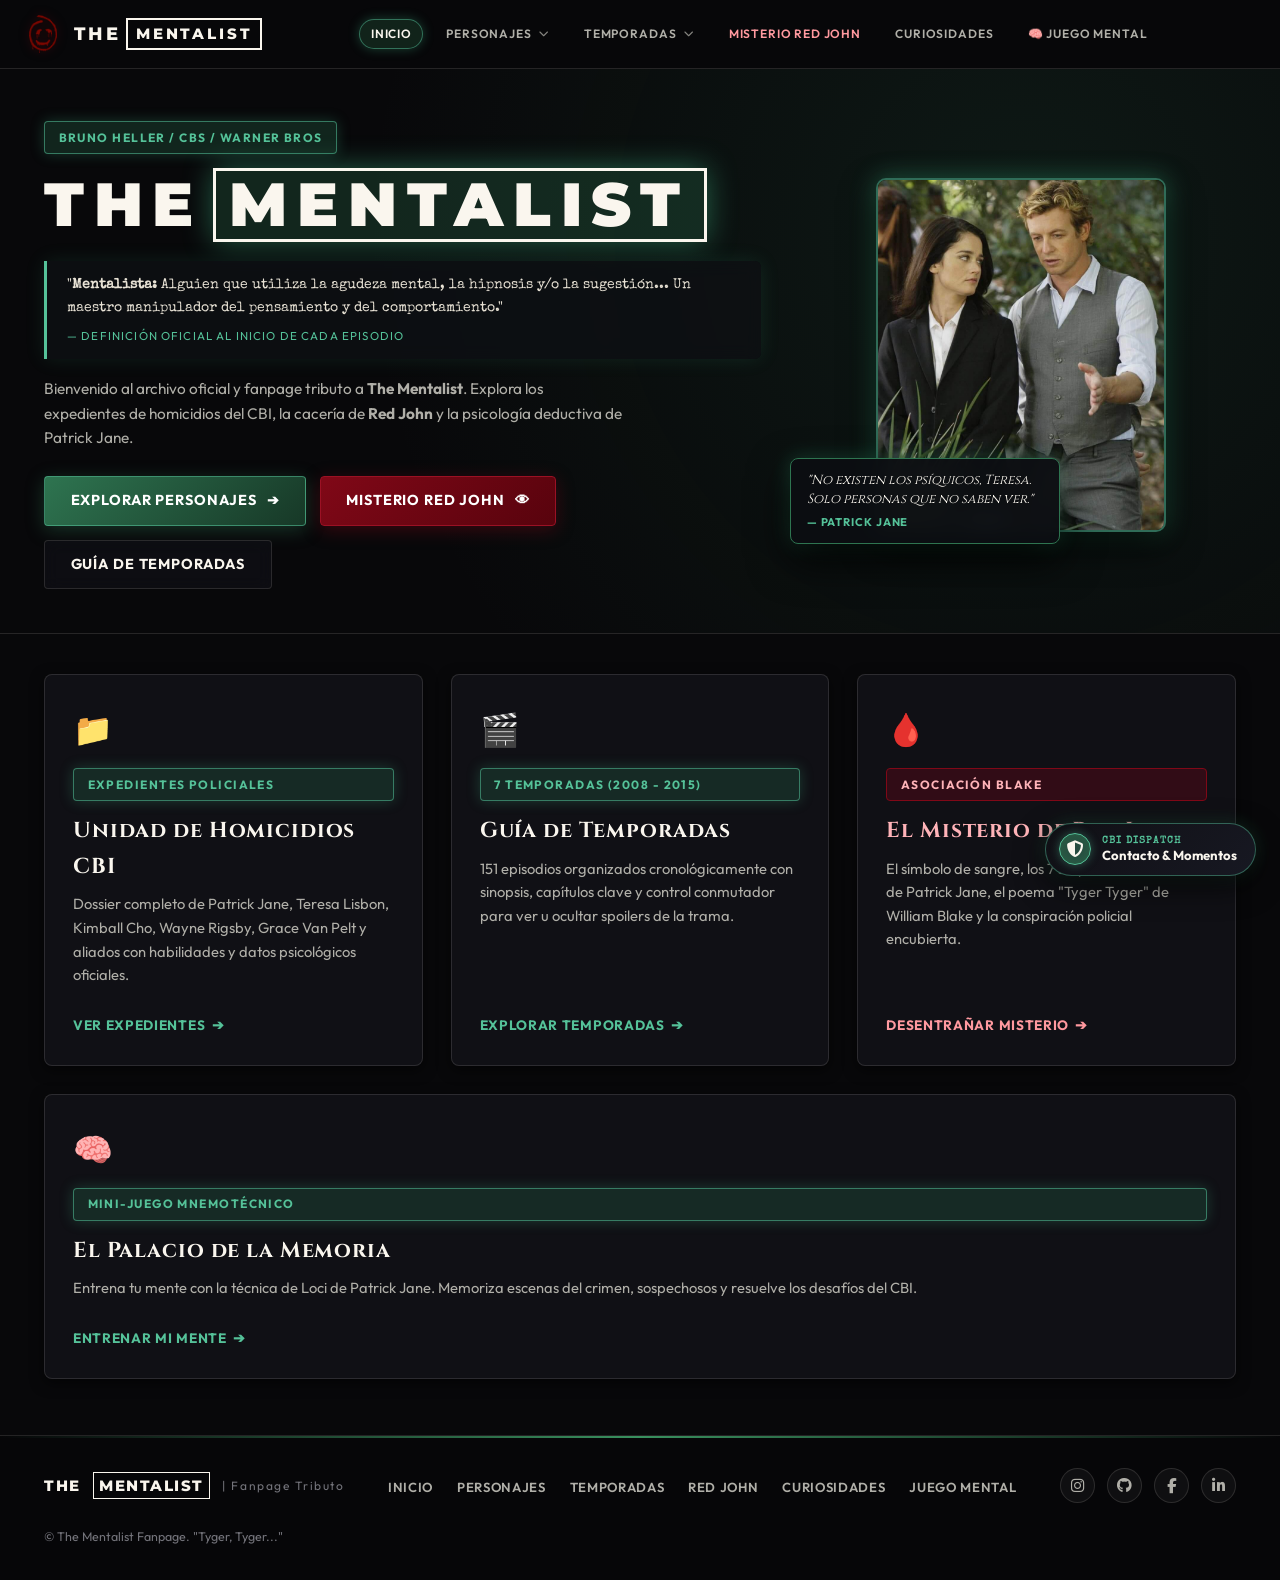
==== commit 332e0775: "Modificacion en personajes y se hizo el tablero en seccion de red john" ====
--- a/index.html
+++ b/index.html
@@ -40,8 +40,148 @@
       <nav aria-label="Navegación principal">
         <ul class="nav-menu" id="navMenu">
           <li><a href="index.html" class="nav-link active">Inicio</a></li>
-          <li><a href="personajes.html" class="nav-link">Personajes</a></li>
-          <li><a href="temporadas.html" class="nav-link">Temporadas</a></li>
+
+          <!-- Dropdown Personajes -->
+          <li class="nav-item-dropdown" id="navItemPersonajes">
+            <a href="personajes.html" class="nav-link nav-dropdown-trigger" id="dropdownPersonajesBtn" aria-haspopup="true" aria-expanded="false">
+              <span>Personajes</span>
+              <i class="fa-solid fa-chevron-down nav-dropdown-icon" aria-hidden="true"></i>
+            </a>
+            <div class="nav-dropdown-menu nav-dropdown-personajes" aria-labelledby="dropdownPersonajesBtn">
+              <div class="dropdown-section-label">
+                <i class="fa-solid fa-star"></i>
+                <span>Principales de la saga</span>
+              </div>
+              <div class="dropdown-featured-grid">
+                <a href="personajes.html?character=patrick-jane" class="dropdown-card-link" title="Abrir expediente de Patrick Jane">
+                  <div class="dropdown-card-avatar">
+                    <img src="img/characters/patrick_jane.jpg" alt="Patrick Jane">
+                  </div>
+                  <div class="dropdown-card-info">
+                    <span class="dropdown-card-name">Patrick Jane</span>
+                    <span class="dropdown-card-role">Consultor CBI / FBI</span>
+                  </div>
+                  <span class="dropdown-open-badge">Expediente <i class="fa-solid fa-folder-open"></i></span>
+                </a>
+                <a href="personajes.html?character=teresa-lisbon" class="dropdown-card-link" title="Abrir expediente de Teresa Lisbon">
+                  <div class="dropdown-card-avatar">
+                    <img src="img/characters/teresa_lisbon.jpg" alt="Teresa Lisbon">
+                  </div>
+                  <div class="dropdown-card-info">
+                    <span class="dropdown-card-name">Teresa Lisbon</span>
+                    <span class="dropdown-card-role">Agente Especial a Cargo</span>
+                  </div>
+                  <span class="dropdown-open-badge">Expediente <i class="fa-solid fa-folder-open"></i></span>
+                </a>
+                <a href="personajes.html?character=red-john" class="dropdown-card-link redjohn-card" title="Abrir expediente de Red John">
+                  <div class="dropdown-card-avatar">
+                    <img src="img/characters/red_john.jpg" alt="Red John">
+                  </div>
+                  <div class="dropdown-card-info">
+                    <span class="dropdown-card-name">Red John</span>
+                    <span class="dropdown-card-role">Némesis / Tyger Tyger</span>
+                  </div>
+                  <span class="dropdown-open-badge badge-crimson">Expediente <i class="fa-solid fa-skull"></i></span>
+                </a>
+              </div>
+
+              <div class="dropdown-section-label">
+                <i class="fa-solid fa-folder-tree"></i>
+                <span>Divisiones & Archivo</span>
+              </div>
+              <div class="dropdown-categories-list">
+                <a href="personajes.html?category=all" class="dropdown-cat-item">
+                  <i class="fa-solid fa-boxes-stacked"></i>
+                  <span>Todos los Expedientes</span>
+                </a>
+                <a href="personajes.html?category=cbi" class="dropdown-cat-item">
+                  <i class="fa-solid fa-shield-halved"></i>
+                  <span>División CBI (Sacramento)</span>
+                </a>
+                <a href="personajes.html?category=fbi" class="dropdown-cat-item">
+                  <i class="fa-solid fa-building-columns"></i>
+                  <span>Oficina FBI (Texas)</span>
+                </a>
+                <a href="personajes.html?category=nemesis" class="dropdown-cat-item nemesis-item">
+                  <i class="fa-solid fa-skull"></i>
+                  <span>Némesis & Antagonistas</span>
+                </a>
+              </div>
+            </div>
+          </li>
+
+          <!-- Dropdown Temporadas -->
+          <li class="nav-item-dropdown" id="navItemTemporadas">
+            <a href="temporadas.html" class="nav-link nav-dropdown-trigger" id="dropdownTemporadasBtn" aria-haspopup="true" aria-expanded="false">
+              <span>Temporadas</span>
+              <i class="fa-solid fa-chevron-down nav-dropdown-icon" aria-hidden="true"></i>
+            </a>
+            <div class="nav-dropdown-menu nav-dropdown-temporadas" aria-labelledby="dropdownTemporadasBtn">
+              <div class="dropdown-section-label">
+                <i class="fa-solid fa-film"></i>
+                <span>Guía Oficial de Temporadas</span>
+              </div>
+              <div class="dropdown-seasons-grid">
+                <a href="temporadas.html?season=1" class="dropdown-season-card" title="Temporada 1">
+                  <span class="season-badge">T1</span>
+                  <div class="season-info-col">
+                    <span class="season-title">La llegada del Consultor</span>
+                    <span class="season-meta">2008 - 2009 &bull; 23 Eps</span>
+                  </div>
+                </a>
+                <a href="temporadas.html?season=2" class="dropdown-season-card" title="Temporada 2">
+                  <span class="season-badge">T2</span>
+                  <div class="season-info-col">
+                    <span class="season-title">La Amenaza de Bosco</span>
+                    <span class="season-meta">2009 - 2010 &bull; 23 Eps</span>
+                  </div>
+                </a>
+                <a href="temporadas.html?season=3" class="dropdown-season-card" title="Temporada 3">
+                  <span class="season-badge">T3</span>
+                  <div class="season-info-col">
+                    <span class="season-title">La Conspiración Interna</span>
+                    <span class="season-meta">2010 - 2011 &bull; 24 Eps</span>
+                  </div>
+                </a>
+                <a href="temporadas.html?season=4" class="dropdown-season-card" title="Temporada 4">
+                  <span class="season-badge">T4</span>
+                  <div class="season-info-col">
+                    <span class="season-title">El Juicio de Jane</span>
+                    <span class="season-meta">2011 - 2012 &bull; 24 Eps</span>
+                  </div>
+                </a>
+                <a href="temporadas.html?season=5" class="dropdown-season-card" title="Temporada 5">
+                  <span class="season-badge">T5</span>
+                  <div class="season-info-col">
+                    <span class="season-title">Los Siete Sospechosos</span>
+                    <span class="season-meta">2012 - 2013 &bull; 22 Eps</span>
+                  </div>
+                </a>
+                <a href="temporadas.html?season=6" class="dropdown-season-card" title="Temporada 6">
+                  <span class="season-badge">T6</span>
+                  <div class="season-info-col">
+                    <span class="season-title">La Caída de Red John</span>
+                    <span class="season-meta">2013 - 2014 &bull; 22 Eps</span>
+                  </div>
+                </a>
+                <a href="temporadas.html?season=7" class="dropdown-season-card" title="Temporada 7">
+                  <span class="season-badge">T7</span>
+                  <div class="season-info-col">
+                    <span class="season-title">El Capítulo Final</span>
+                    <span class="season-meta">2014 - 2015 &bull; 13 Eps</span>
+                  </div>
+                </a>
+                <a href="temporadas.html?season=all" class="dropdown-season-card season-card-all" title="Ver todas las temporadas">
+                  <span class="season-badge"><i class="fa-solid fa-list-check"></i></span>
+                  <div class="season-info-col">
+                    <span class="season-title">Ver Todas las Temporadas</span>
+                    <span class="season-meta">151 Episodios &bull; Galería Completa</span>
+                  </div>
+                </a>
+              </div>
+            </div>
+          </li>
+
           <li><a href="red-john.html" class="nav-link nav-red-john">Misterio Red John</a></li>
           <li><a href="curiosidades.html" class="nav-link">Curiosidades</a></li>
           <li><a href="juego.html" class="nav-link nav-game-link">🧠 Juego Mental</a></li>
--- a/css/style.css
+++ b/css/style.css
@@ -1,10 +1,12 @@
 /* ==========================================================================
    THE MENTALIST - SISTEMA DE DISEÑO & ESTILOS GLOBALES
-   Paleta inspirada en el póster oficial & variante verde:
-   - Verde Esmeralda / Jade Logo: #2e7450, #39915f, #55c299, #43c58e
-   - Blanco Crema / Marfil: #FAF6EE / #F4EFE6
-   - Rojo Burdeos / Crimson: #800817, #9B1124, #660511
-   - Negro / Noir Cinemático: #08080A, #101014, #181820
+   ==========================================================================
+   ÍNDICE DE ARQUITECTURA:
+   1. Design Tokens & Variables CSS (:root)
+   2. Reset & Normalización Base (box-sizing, scrollbar, selección)
+   3. Tipografía Global & Encabezados Cinematográficos
+   4. Botones & Acciones Principales (.btn, .btn-primary, .btn-outline)
+   5. Insignias & Badges del CBI / FBI (.badge-cbi, .badge-crimson, .badge-gold)
    ========================================================================== */
 
 @import url('https://fonts.googleapis.com/css2?family=Cinzel:wght@400;600;700;900&family=Montserrat:wght@400;500;600;700;800;900&family=Outfit:wght@300;400;500;600;700&family=Special+Elite&display=swap');
--- a/css/components.css
+++ b/css/components.css
@@ -1,6 +1,15 @@
 /* ==========================================================================
-   THE MENTALIST - COMPONENTES REUTILIZABLES
-   Header, Navegación, Botones, Tarjetas, Modales y Footer Simplificado
+   THE MENTALIST - COMPONENTES REUTILIZABLES DEL SITIO
+   Índice de Módulos:
+   1. Header & Barra de Navegación (Logo interactivo, menú responsive)
+   2. Botón Flotante de Audio: Tema de Red John (J.S. Bach)
+   3. Botones Base y Variantes de Marca (Cream, Jade, Carmesí, Outlines)
+   4. Tarjetas Base Glassmorphism
+   5. Sistema de Modales Base y Fichas de Agentes
+   6. Footer Simplificado
+   7. Botón Flotante "Volver Arriba" (Back to Top)
+   8. Despacho Oficial CBI (Botón flotante y modal de propuestas de fans)
+   9. Carrusel de Mejores Momentos (Dossier Cards estilo archivo CBI)
    ========================================================================== */
 
 /* Header & Barra de navegación */
@@ -355,6 +364,374 @@
   background: rgba(128, 8, 23, 0.38);
   border-color: rgba(255, 71, 87, 0.55);
   box-shadow: 0 0 14px var(--crimson-glow);
+}
+
+/* --------------------------------------------------------------------------
+   MENÚS DESPLEGABLES DEL HEADER (PERSONAJES & TEMPORADAS)
+   Mega-flyouts interactivos con glassmorphism, elevación y microanimaciones
+   -------------------------------------------------------------------------- */
+
+.nav-item-dropdown {
+  position: relative;
+  list-style: none;
+}
+
+.nav-dropdown-trigger {
+  display: inline-flex;
+  align-items: center;
+  gap: 0.45rem;
+  cursor: pointer;
+}
+
+.nav-dropdown-icon {
+  font-size: 0.62rem;
+  transition: transform 0.28s cubic-bezier(0.34, 1.56, 0.64, 1);
+  opacity: 0.75;
+}
+
+.nav-item-dropdown:hover .nav-dropdown-icon,
+.nav-item-dropdown.active .nav-dropdown-icon,
+.nav-item-dropdown.open .nav-dropdown-icon {
+  transform: rotate(180deg);
+  opacity: 1;
+  color: var(--green-bright);
+}
+
+.nav-item-dropdown.dropdown-nemesis:hover .nav-dropdown-icon {
+  color: #ff6b81;
+}
+
+/* Menú flotante contenedor (Desktop) */
+.nav-dropdown-menu {
+  position: absolute;
+  top: calc(100% + 10px);
+  left: 50%;
+  transform: translateX(-50%) translateY(10px);
+  background: rgba(13, 15, 20, 0.97);
+  backdrop-filter: blur(24px);
+  -webkit-backdrop-filter: blur(24px);
+  border: 1px solid rgba(255, 255, 255, 0.12);
+  border-radius: 12px;
+  box-shadow: 
+    0 24px 50px rgba(0, 0, 0, 0.9), 
+    0 0 30px rgba(46, 116, 80, 0.12),
+    inset 0 1px 0 rgba(255, 255, 255, 0.1);
+  padding: 1.15rem;
+  z-index: 1100;
+  opacity: 0;
+  visibility: hidden;
+  pointer-events: none;
+  transition: opacity 0.24s ease, transform 0.24s cubic-bezier(0.16, 1, 0.3, 1), visibility 0.24s ease;
+}
+
+/* Puente invisible para evitar que el hover se pierda al descender con el mouse */
+.nav-dropdown-menu::before {
+  content: '';
+  position: absolute;
+  top: -14px;
+  left: 0;
+  right: 0;
+  height: 16px;
+  background: transparent;
+}
+
+/* Apertura al hacer hover en desktop */
+@media (min-width: 993px) {
+  .nav-item-dropdown:hover > .nav-dropdown-menu,
+  .nav-item-dropdown:focus-within > .nav-dropdown-menu,
+  .nav-item-dropdown.is-active > .nav-dropdown-menu {
+    opacity: 1;
+    visibility: visible;
+    pointer-events: auto;
+    transform: translateX(-50%) translateY(0);
+  }
+}
+
+/* Anchos dedicados según contenido */
+.nav-dropdown-personajes {
+  width: 470px;
+}
+
+.nav-dropdown-temporadas {
+  width: 540px;
+}
+
+/* Etiquetas de sección en el dropdown */
+.dropdown-section-label {
+  display: flex;
+  align-items: center;
+  gap: 0.5rem;
+  font-family: var(--font-typewriter);
+  font-size: 0.65rem;
+  font-weight: 700;
+  letter-spacing: 0.1em;
+  text-transform: uppercase;
+  color: #9aa4b2;
+  margin-bottom: 0.65rem;
+  padding-bottom: 0.35rem;
+  border-bottom: 1px solid rgba(255, 255, 255, 0.08);
+}
+
+.dropdown-section-label i {
+  color: var(--green-bright);
+}
+
+.dropdown-section-label.nemesis-label i {
+  color: var(--crimson-bright);
+}
+
+/* --------------------------------------------------------------------------
+   DROPDOWN PERSONAJES: Destacados Principales (Jane, Lisbon, Red John)
+   -------------------------------------------------------------------------- */
+.dropdown-featured-grid {
+  display: grid;
+  grid-template-columns: 1fr;
+  gap: 0.45rem;
+  margin-bottom: 0.95rem;
+}
+
+.dropdown-card-link {
+  display: flex;
+  align-items: center;
+  gap: 0.75rem;
+  padding: 0.45rem 0.65rem;
+  border-radius: 8px;
+  background: rgba(255, 255, 255, 0.03);
+  border: 1px solid rgba(255, 255, 255, 0.06);
+  text-decoration: none;
+  transition: all 0.22s cubic-bezier(0.16, 1, 0.3, 1);
+  position: relative;
+  overflow: hidden;
+}
+
+.dropdown-card-link:hover {
+  background: rgba(46, 116, 80, 0.18);
+  border-color: rgba(85, 194, 153, 0.4);
+  transform: translateX(4px);
+  box-shadow: 0 4px 14px rgba(0, 0, 0, 0.4), 0 0 12px rgba(85, 194, 153, 0.2);
+}
+
+.dropdown-card-link.redjohn-card:hover {
+  background: rgba(128, 8, 23, 0.25);
+  border-color: rgba(255, 71, 87, 0.45);
+  box-shadow: 0 4px 14px rgba(0, 0, 0, 0.5), 0 0 12px rgba(255, 71, 87, 0.25);
+}
+
+.dropdown-card-avatar {
+  width: 40px;
+  height: 40px;
+  border-radius: 6px;
+  overflow: hidden;
+  flex-shrink: 0;
+  border: 1.5px solid rgba(255, 255, 255, 0.15);
+  background: #000;
+}
+
+.dropdown-card-avatar img {
+  width: 100%;
+  height: 100%;
+  object-fit: cover;
+  object-position: center 20%;
+  display: block;
+}
+
+.dropdown-card-info {
+  flex: 1;
+  min-width: 0;
+  display: flex;
+  flex-direction: column;
+}
+
+.dropdown-card-name {
+  font-family: var(--font-display);
+  font-size: 0.88rem;
+  font-weight: 700;
+  color: var(--cream-pure);
+  letter-spacing: 0.03em;
+  white-space: nowrap;
+  overflow: hidden;
+  text-overflow: ellipsis;
+}
+
+.dropdown-card-role {
+  font-size: 0.68rem;
+  color: #9aa4b2;
+  white-space: nowrap;
+  overflow: hidden;
+  text-overflow: ellipsis;
+}
+
+.dropdown-open-badge {
+  display: inline-flex;
+  align-items: center;
+  gap: 0.25rem;
+  font-family: var(--font-typewriter);
+  font-size: 0.62rem;
+  font-weight: 700;
+  padding: 0.2rem 0.5rem;
+  border-radius: 4px;
+  background: rgba(85, 194, 153, 0.12);
+  color: var(--green-bright);
+  border: 1px solid rgba(85, 194, 153, 0.35);
+  letter-spacing: 0.05em;
+  text-transform: uppercase;
+  flex-shrink: 0;
+  transition: all 0.2s ease;
+}
+
+.dropdown-card-link:hover .dropdown-open-badge {
+  background: var(--green-jade);
+  color: #ffffff;
+  border-color: var(--green-bright);
+}
+
+.dropdown-open-badge.badge-crimson {
+  background: rgba(255, 71, 87, 0.12);
+  color: #ff6b81;
+  border-color: rgba(255, 71, 87, 0.35);
+}
+
+.dropdown-card-link.redjohn-card:hover .dropdown-open-badge.badge-crimson {
+  background: var(--crimson-bright);
+  color: #ffffff;
+  border-color: #ff4757;
+}
+
+/* Lista de categorías / divisiones */
+.dropdown-categories-list {
+  display: grid;
+  grid-template-columns: 1fr 1fr;
+  gap: 0.4rem;
+}
+
+.dropdown-cat-item {
+  display: flex;
+  align-items: center;
+  gap: 0.5rem;
+  padding: 0.42rem 0.65rem;
+  background: rgba(255, 255, 255, 0.02);
+  border: 1px solid rgba(255, 255, 255, 0.05);
+  border-radius: 6px;
+  color: #c4cad4;
+  text-decoration: none;
+  font-size: 0.74rem;
+  font-weight: 500;
+  transition: all 0.2s ease;
+}
+
+.dropdown-cat-item i {
+  font-size: 0.75rem;
+  color: #8a94a2;
+  transition: color 0.2s ease;
+}
+
+.dropdown-cat-item:hover {
+  background: rgba(255, 255, 255, 0.06);
+  border-color: rgba(255, 255, 255, 0.15);
+  color: var(--cream-pure);
+  transform: translateY(-1px);
+}
+
+.dropdown-cat-item:hover i {
+  color: var(--green-bright);
+}
+
+.dropdown-cat-item.nemesis-item:hover i {
+  color: var(--crimson-bright);
+}
+
+/* --------------------------------------------------------------------------
+   DROPDOWN TEMPORADAS: Grid de 7 Temporadas + Botón Todas
+   -------------------------------------------------------------------------- */
+.dropdown-seasons-grid {
+  display: grid;
+  grid-template-columns: 1fr 1fr;
+  gap: 0.45rem;
+}
+
+.dropdown-season-card {
+  display: flex;
+  align-items: center;
+  gap: 0.65rem;
+  padding: 0.45rem 0.65rem;
+  border-radius: 8px;
+  background: rgba(255, 255, 255, 0.03);
+  border: 1px solid rgba(255, 255, 255, 0.06);
+  text-decoration: none;
+  transition: all 0.2s cubic-bezier(0.16, 1, 0.3, 1);
+}
+
+.dropdown-season-card:hover {
+  background: rgba(212, 180, 131, 0.12);
+  border-color: rgba(212, 180, 131, 0.4);
+  transform: translateY(-1px);
+  box-shadow: 0 4px 12px rgba(0, 0, 0, 0.4);
+}
+
+.season-badge {
+  display: inline-flex;
+  align-items: center;
+  justify-content: center;
+  width: 28px;
+  height: 28px;
+  border-radius: 5px;
+  background: rgba(212, 180, 131, 0.16);
+  color: #ecdcc2;
+  border: 1px solid rgba(212, 180, 131, 0.35);
+  font-family: var(--font-display);
+  font-size: 0.72rem;
+  font-weight: 800;
+  flex-shrink: 0;
+  transition: all 0.2s ease;
+}
+
+.dropdown-season-card:hover .season-badge {
+  background: #c8a97e;
+  color: #120e08;
+  border-color: #f1dfc5;
+}
+
+.season-info-col {
+  display: flex;
+  flex-direction: column;
+  min-width: 0;
+}
+
+.season-title {
+  font-size: 0.76rem;
+  font-weight: 600;
+  color: var(--cream-pure);
+  white-space: nowrap;
+  overflow: hidden;
+  text-overflow: ellipsis;
+}
+
+.season-meta {
+  font-family: var(--font-typewriter);
+  font-size: 0.62rem;
+  color: #8a94a2;
+}
+
+.dropdown-season-card.season-card-all {
+  grid-column: 1 / -1;
+  background: rgba(46, 116, 80, 0.12);
+  border-color: rgba(85, 194, 153, 0.28);
+}
+
+.dropdown-season-card.season-card-all:hover {
+  background: rgba(46, 116, 80, 0.24);
+  border-color: var(--green-bright);
+}
+
+.dropdown-season-card.season-card-all .season-badge {
+  background: rgba(85, 194, 153, 0.18);
+  color: var(--green-bright);
+  border-color: rgba(85, 194, 153, 0.4);
+}
+
+.dropdown-season-card.season-card-all:hover .season-badge {
+  background: var(--green-jade);
+  color: #ffffff;
 }
 
 /* Acciones extras */
@@ -921,16 +1298,55 @@
     padding: 1.5rem 1rem;
     gap: 0.6rem;
     max-height: 0;
-    overflow: hidden;
+    overflow-y: auto;
     opacity: 0;
     pointer-events: none;
     transition: all var(--transition-smooth);
+    scrollbar-width: thin;
   }
 
   .nav-menu.open {
-    max-height: 440px;
+    max-height: calc(100vh - 75px);
     opacity: 1;
     pointer-events: auto;
+  }
+
+  .nav-item-dropdown {
+    width: 100%;
+  }
+
+  .nav-dropdown-trigger {
+    width: 100%;
+    justify-content: space-between;
+  }
+
+  .nav-dropdown-menu {
+    position: static;
+    transform: none !important;
+    width: 100% !important;
+    max-height: 0;
+    overflow: hidden;
+    padding: 0 0.5rem;
+    margin-top: 0.35rem;
+    background: rgba(18, 20, 26, 0.85);
+    border: 1px solid rgba(255, 255, 255, 0.08);
+    opacity: 0;
+    visibility: hidden;
+    pointer-events: none;
+    transition: max-height 0.35s ease, opacity 0.25s ease, padding 0.3s ease;
+  }
+
+  .nav-item-dropdown.open > .nav-dropdown-menu {
+    max-height: 800px;
+    padding: 0.85rem 0.65rem;
+    opacity: 1;
+    visibility: visible;
+    pointer-events: auto;
+  }
+
+  .dropdown-categories-list,
+  .dropdown-seasons-grid {
+    grid-template-columns: 1fr;
   }
 
   .nav-link {
@@ -1039,336 +1455,6 @@
   }
 }
 
-/* Inputs & Textareas como renglones / campos de papel */
-.notebook-control {
-  width: 100%;
-  background: rgba(255, 255, 255, 0.82);
-  border: 1px solid #c9bda9;
-  border-bottom: 2px solid #998369;
-  border-radius: 4px;
-  padding: 0.75rem 1rem;
-  color: #1a1511;
-  font-family: var(--font-typewriter);
-  font-size: 0.95rem;
-  outline: none;
-  transition: all var(--transition-fast);
-  box-shadow: inset 0 1px 3px rgba(0, 0, 0, 0.06);
-}
-
-.notebook-control:focus {
-  background: #ffffff;
-  border-color: #2e7450;
-  border-bottom-color: #1a452e;
-  box-shadow: 0 0 10px rgba(46, 116, 80, 0.25), inset 0 1px 2px rgba(0, 0, 0, 0.05);
-}
-
-.notebook-control::placeholder {
-  color: #9c8e7e;
-  font-family: var(--font-body);
-  font-style: italic;
-  font-size: 0.88rem;
-}
-
-.notebook-select {
-  cursor: pointer;
-  font-family: var(--font-body);
-  font-weight: 600;
-}
-
-.notebook-select option {
-  background: #fbf7ee;
-  color: #241c16;
-}
-
-.notebook-textarea-wrapper {
-  position: relative;
-}
-
-.notebook-textarea {
-  resize: vertical;
-  min-height: 110px;
-  line-height: 1.6;
-}
-
-.notebook-char-counter {
-  font-family: var(--font-typewriter);
-  font-size: 0.74rem;
-  color: #827262;
-  text-align: right;
-  margin-top: 0.2rem;
-}
-
-/* Botón de Envío como Sello Oficial de Goma CBI Sacramento */
-.notebook-submit-wrap {
-  margin-top: 0.3rem;
-}
-
-.notebook-submit-btn {
-  display: flex;
-  align-items: center;
-  justify-content: center;
-  gap: 0.65rem;
-  width: 100%;
-  background: linear-gradient(135deg, #2e7450 0%, #1c5236 100%);
-  border: 2px solid #163e26;
-  border-radius: 5px;
-  padding: 0.9rem 1.5rem;
-  color: #FAF6EE;
-  font-family: var(--font-display);
-  font-size: 0.96rem;
-  font-weight: 700;
-  letter-spacing: 0.07em;
-  text-transform: uppercase;
-  cursor: pointer;
-  box-shadow: 0 4px 14px rgba(30, 20, 10, 0.25), 0 2px 6px rgba(46, 116, 80, 0.4);
-  transition: all var(--transition-fast);
-  position: relative;
-}
-
-.notebook-submit-btn:hover {
-  background: linear-gradient(135deg, #388a5f 0%, #236342 100%);
-  box-shadow: 0 6px 18px rgba(30, 20, 10, 0.35), 0 0 15px rgba(46, 116, 80, 0.5);
-  transform: translateY(-2px);
-}
-
-.notebook-submit-btn:active {
-  transform: translateY(1px) scale(0.99);
-  box-shadow: 0 2px 8px rgba(30, 20, 10, 0.25);
-}
-
-.notebook-submit-btn.success {
-  background: #1c5e3a;
-  border-color: #123d26;
-}
-
-/* Alertas de Confirmación */
-.notebook-alert {
-  display: none;
-  font-family: var(--font-typewriter);
-  font-size: 0.85rem;
-  padding: 0.75rem 1rem;
-  border-radius: 4px;
-  line-height: 1.4;
-  margin-top: 0.5rem;
-}
-
-.notebook-alert.show {
-  display: block;
-}
-
-.notebook-alert.alert-error {
-  background: #fde8e8;
-  border: 1.5px solid #d32f2f;
-  color: #8c1d1d;
-}
-
-.notebook-alert.alert-success {
-  background: #e8f5e9;
-  border: 1.5px solid #2e7450;
-  color: #17422b;
-}
-
-/* 5. Lista de Notas (Feed de Fichas con Clip Metálico) */
-.notes-feed {
-  display: flex;
-  flex-direction: column;
-  gap: 1.35rem;
-}
-
-.note-card {
-  background: #fffdf8;
-  border: 1px solid #d8caa7;
-  border-radius: 6px;
-  padding: 1.15rem 1.25rem;
-  position: relative;
-  box-shadow: 0 4px 14px rgba(70, 50, 30, 0.08);
-  transition: all var(--transition-fast);
-}
-
-.note-card:hover {
-  box-shadow: 0 8px 22px rgba(70, 50, 30, 0.16);
-  transform: translateY(-2px);
-  border-color: #b5a389;
-}
-
-/* Clip metálico en la parte superior derecha */
-.note-paperclip {
-  position: absolute;
-  top: -12px;
-  right: 18px;
-  width: 14px;
-  height: 32px;
-  border: 2.5px solid #a39788;
-  border-bottom: none;
-  border-radius: 8px 8px 0 0;
-  box-shadow: 1px 2px 4px rgba(0, 0, 0, 0.25);
-  pointer-events: none;
-  z-index: 4;
-}
-
-.note-paperclip::after {
-  content: '';
-  position: absolute;
-  top: 6px;
-  left: 1px;
-  right: 1px;
-  height: 22px;
-  border: 2px solid #8e8273;
-  border-top: none;
-  border-radius: 0 0 6px 6px;
-}
-
-.note-card.type-momento {
-  border-left: 4px solid #2e7450;
-}
-
-.note-card.type-sugerencia {
-  border-left: 4px solid #b0811e;
-}
-
-.note-card.type-teoria {
-  border-left: 4px solid #8c2a36;
-}
-
-.note-card-header {
-  display: flex;
-  align-items: center;
-  justify-content: space-between;
-  margin-bottom: 0.65rem;
-}
-
-.note-tags {
-  display: flex;
-  align-items: center;
-  gap: 0.5rem;
-}
-
-.note-badge {
-  font-family: var(--font-body);
-  font-size: 0.72rem;
-  font-weight: 700;
-  padding: 0.2rem 0.55rem;
-  border-radius: 3px;
-  letter-spacing: 0.04em;
-  text-transform: uppercase;
-}
-
-.note-badge.type-momento {
-  background: #e8f5ed;
-  color: #1a452e;
-  border: 1px solid #2e7450;
-}
-
-.note-badge.type-sugerencia {
-  background: #fdf5e6;
-  color: #805c10;
-  border: 1px solid #b0811e;
-}
-
-.note-badge.type-teoria {
-  background: #fde8ea;
-  color: #8c2a36;
-  border: 1px solid #8c2a36;
-}
-
-.note-season-badge {
-  font-family: var(--font-body);
-  font-size: 0.72rem;
-  color: #5c4e43;
-  background: #f0e9dc;
-  border: 1px solid #d4c7b4;
-  padding: 0.2rem 0.5rem;
-  border-radius: 3px;
-  font-weight: 700;
-}
-
-.note-date {
-  font-family: var(--font-typewriter);
-  font-size: 0.75rem;
-  color: #7d6e60;
-}
-
-.note-text {
-  font-family: var(--font-typewriter);
-  font-size: 0.95rem;
-  color: #1a1613;
-  line-height: 1.55;
-  margin-bottom: 0.85rem;
-}
-
-.note-author-row {
-  display: flex;
-  align-items: center;
-  gap: 0.45rem;
-  border-top: 1px dashed #e8ded0;
-  padding-top: 0.5rem;
-}
-
-.author-icon {
-  font-size: 0.95rem;
-}
-
-.author-label {
-  font-family: var(--font-body);
-  font-size: 0.75rem;
-  color: #7d6e60;
-  text-transform: uppercase;
-  letter-spacing: 0.05em;
-}
-
-.author-name {
-  font-family: var(--font-handwriting);
-  font-size: 1.25rem;
-  font-weight: 700;
-  color: #1a1613;
-  line-height: 1;
-}
-
-.notes-empty {
-  text-align: center;
-  padding: 3.5rem 1.5rem;
-  color: #7d6e60;
-}
-
-.empty-icon {
-  font-size: 2.8rem;
-  display: block;
-  margin-bottom: 0.75rem;
-}
-
-.empty-hint {
-  font-family: var(--font-typewriter);
-  font-size: 0.88rem;
-  color: #2e7450;
-  margin-top: 0.5rem;
-}
-
-/* 6. Pie de la Agenda */
-.notebook-footer {
-  padding: 0.75rem 1.5rem;
-  background: #efe6d4;
-  border-top: 1px solid #c9bda9;
-  display: flex;
-  align-items: center;
-  justify-content: space-between;
-  gap: 1rem;
-  z-index: 2;
-}
-
-.notebook-footer-quote {
-  font-family: var(--font-typewriter);
-  font-size: 0.75rem;
-  color: #5c4e43;
-  font-style: italic;
-}
-
-.notebook-page-num {
-  font-family: var(--font-typewriter);
-  font-size: 0.72rem;
-  font-weight: 700;
-  color: #8a7b6c;
-  white-space: nowrap;
-}
 
 /* ==========================================================================
    COMPONENTE GLOBAL: BOTÓN VOLVER ARRIBA (Back to Top)
@@ -2059,7 +2145,7 @@
   overflow: hidden;
   width: 100%;
   border-radius: 12px;
-  padding: 0.85rem 0.25rem 1.75rem 0.25rem;
+  padding: 1rem 0.5rem 2.2rem 0.5rem;
 }
 
 .moments-dossier-track {
@@ -2158,7 +2244,8 @@
 }
 
 /* ==========================================================================
-   ESTILO EXPEDIENTE DE INVESTIGACIÓN CBI (Dossier Cards)
+   ESTILO EXPEDIENTE DE INVESTIGACIÓN CBI - DOSSIER CARDS (Mejores Momentos)
+   Idéntico al estilo de archivador CBI de personajes.html
    ========================================================================== */
 .dossier-moment-card {
   flex: 0 0 calc(33.333% - 1.2rem);
@@ -2166,8 +2253,22 @@
   display: flex;
   flex-direction: column;
   position: relative;
-  transition: transform var(--transition-fast), filter var(--transition-fast);
+  background: linear-gradient(155deg, #f4e6ca 0%, #ecd7af 45%, #debfa0 75%, #cca871 100%);
+  border: 1.5px solid #ab8f56;
+  border-radius: 4px 16px 6px 6px;
+  box-shadow: 0 10px 28px rgba(0, 0, 0, 0.45), inset 0 1px 0 rgba(255, 255, 255, 0.6);
+  transition: transform 0.35s cubic-bezier(0.2, 0.95, 0.3, 1), box-shadow 0.35s ease, border-color 0.35s ease;
   user-select: none;
+  overflow: visible;
+  padding: 0;
+  box-sizing: border-box;
+  text-align: left;
+}
+
+/* Expedientes clasificados vinculados a Red John (Tonalidad rojiza) */
+.dossier-moment-card.nemesis-moment {
+  background: linear-gradient(155deg, #ebd2c5 0%, #deb8a5 45%, #cfa38d 75%, #b9866e 100%);
+  border-color: #945243;
 }
 
 @media (max-width: 1100px) {
@@ -2220,260 +2321,323 @@
 }
 
 .dossier-moment-card:hover {
-  transform: translateY(-5px);
-}
-
-/* Pestaña de Carpeta de Archivo (Folder Tab - Estilo Manila / Kraft Clásico) */
-.dossier-folder-tab {
+  transform: translateY(-6px);
+  box-shadow: 0 18px 40px rgba(0, 0, 0, 0.55), 0 0 16px rgba(171, 143, 86, 0.3);
+  border-color: #8c713b;
+}
+
+.dossier-moment-card.nemesis-moment:hover {
+  box-shadow: 0 18px 40px rgba(0, 0, 0, 0.6), 0 0 16px rgba(148, 82, 67, 0.35);
+  border-color: #7d2618;
+}
+
+/* Pestaña superior del expediente (Folder Tab) */
+.dossier-moment-card .dossier-folder-tab {
+  background: #dbbe83;
+  border-bottom: 1.5px solid #ab8f56;
+  padding: 0.38rem 0.95rem;
+  border-radius: 2px 14px 0 0;
   display: flex;
   align-items: center;
   justify-content: space-between;
-  background: linear-gradient(135deg, #3a2e1d 0%, #291f13 100%);
-  border: 1.5px solid rgba(212, 180, 131, 0.42);
-  border-bottom: none;
-  border-radius: 8px 8px 0 0;
-  padding: 0.45rem 1rem;
-  width: 90%;
+  font-family: var(--font-typewriter);
+  font-size: 0.66rem;
+  color: #3f2f18;
+  font-weight: 700;
+  letter-spacing: 0.08em;
+  width: 100%;
+  margin: 0;
+  box-sizing: border-box;
+}
+
+.dossier-moment-card.nemesis-moment .dossier-folder-tab {
+  background: #cd9e89;
+  border-bottom-color: #945243;
+  color: #451b14;
+}
+
+.dossier-moment-card .folder-tab-badge {
+  text-transform: uppercase;
+  display: inline-flex;
+  align-items: center;
+  gap: 0.4rem;
+}
+
+.dossier-moment-card .folder-tab-id {
+  opacity: 0.85;
+}
+
+/* Contenedor y Marco Polaroid de Evidencia con Clip Metálico */
+.dossier-moment-card .dossier-photo-container {
   position: relative;
-  z-index: 2;
-  margin-left: 5%;
-}
-
-.dossier-folder-tab .tab-label {
+  padding: 0.85rem 1rem 0.25rem;
+  display: flex;
+  justify-content: center;
+  align-items: center;
+  overflow: visible;
+  width: 100%;
+  box-sizing: border-box;
+}
+
+.dossier-moment-card .dossier-photo-frame {
+  position: relative;
+  background: #fdfdfd;
+  padding: 6px 6px 12px;
+  box-shadow: 0 4px 12px rgba(0, 0, 0, 0.25), 0 1px 3px rgba(0, 0, 0, 0.15);
+  border: 1px solid rgba(0, 0, 0, 0.12);
+  border-radius: 2px;
+  transform: rotate(-1deg);
+  transition: transform 0.25s ease;
+  overflow: visible;
+  width: 100%;
+  max-width: 100%;
+  margin: 0 auto;
+  text-align: center;
+  box-sizing: border-box;
+}
+
+.dossier-moment-card:hover .dossier-photo-frame {
+  transform: rotate(0deg) scale(1.01);
+}
+
+.dossier-moment-card .dossier-photo-frame .dossier-paperclip {
+  position: absolute;
+  top: -14px;
+  left: 14px;
+  width: 26px;
+  height: 52px;
+  z-index: 10;
+  pointer-events: none;
+  filter: drop-shadow(2px 2.5px 2px rgba(0, 0, 0, 0.42));
+  transform: rotate(-2deg);
+}
+
+.dossier-moment-card .dossier-evidence-img {
+  width: 100%;
+  height: 190px;
+  object-fit: cover;
+  object-position: center;
+  display: block;
+  margin: 0 auto;
+  border-radius: 1px;
+  filter: contrast(1.04) saturate(0.95);
+  transition: transform 0.4s ease;
+}
+
+.dossier-moment-card:hover .dossier-evidence-img {
+  transform: scale(1.03);
+}
+
+.dossier-moment-card .photo-evidence-tag {
   font-family: var(--font-typewriter);
-  font-size: 0.72rem;
+  font-size: 0.58rem;
+  color: #5c4f40;
+  text-align: center;
+  margin-top: 5px;
+  letter-spacing: 0.08em;
   font-weight: 700;
-  color: #d4b483;
-  letter-spacing: 0.12em;
   text-transform: uppercase;
-  display: flex;
-  align-items: center;
-  gap: 0.45rem;
-}
-
-.dossier-stamp-classified {
-  font-family: var(--font-typewriter);
-  font-size: 0.65rem;
-  font-weight: 800;
-  color: #ff6b7b;
-  border: 1.5px solid rgba(255, 107, 123, 0.65);
-  padding: 0.1rem 0.45rem;
-  text-transform: uppercase;
-  letter-spacing: 0.12em;
-  transform: rotate(-3deg);
-  background: rgba(128, 8, 23, 0.28);
-  border-radius: 2px;
-}
-
-/* Cuerpo de la Carpeta Manila Clásica */
-.dossier-folder-body {
-  position: relative;
-  background: linear-gradient(175deg, #241b12 0%, #17110a 100%);
-  border: 1.5px solid rgba(212, 180, 131, 0.35);
-  border-radius: 8px;
-  padding: 1.35rem 1.25rem 1.25rem 1.25rem;
-  box-shadow: 0 16px 38px rgba(0, 0, 0, 0.75), inset 0 1px 0 rgba(255, 255, 255, 0.05);
-  display: flex;
-  flex-direction: column;
-  flex: 1;
-  overflow: hidden;
-}
-
-.dossier-moment-card:hover .dossier-folder-body {
-  border-color: rgba(212, 180, 131, 0.7);
-  box-shadow: 0 20px 48px rgba(0, 0, 0, 0.85), 0 0 25px rgba(212, 180, 131, 0.25);
-}
-
-/* Clip metálico simulado */
-.dossier-metal-clip {
+}
+
+/* Sello de tinta en la foto */
+.dossier-moment-card .dossier-stamp {
   position: absolute;
-  top: -8px;
-  left: 26px;
-  width: 10px;
-  height: 30px;
-  background: linear-gradient(90deg, #9595a0 0%, #dcdce4 50%, #707078 100%);
-  border-radius: 4px;
-  box-shadow: 2px 3px 6px rgba(0, 0, 0, 0.7);
-  z-index: 5;
-}
-
-/* Fotografía de Evidencia Adjunta */
-.dossier-evidence-wrap {
-  position: relative;
-  width: 100%;
-  height: 185px;
-  background: #08080c;
-  border: 1px solid rgba(250, 246, 238, 0.18);
-  border-radius: 4px;
-  padding: 5px;
-  background-color: #1a1a24;
-  box-shadow: 0 6px 16px rgba(0, 0, 0, 0.6);
-  margin-bottom: 1.15rem;
-  overflow: hidden;
-}
-
-.evidence-tape {
-  position: absolute;
-  top: -4px;
-  right: 18px;
-  width: 55px;
-  height: 16px;
-  background: rgba(220, 210, 180, 0.35);
-  transform: rotate(4deg);
-  z-index: 3;
-  backdrop-filter: blur(2px);
-  border-left: 1px dashed rgba(255, 255, 255, 0.3);
-  border-right: 1px dashed rgba(255, 255, 255, 0.3);
-}
-
-.dossier-evidence-img {
-  width: 100%;
-  height: 100%;
-  object-fit: cover;
-  border-radius: 2px;
-  filter: contrast(1.05);
-  transition: transform 0.4s ease;
-}
-
-.dossier-moment-card:hover .dossier-evidence-img {
-  transform: scale(1.04);
-}
-
-.evidence-tag {
-  position: absolute;
-  bottom: 10px;
-  left: 10px;
-  background: rgba(24, 18, 12, 0.92);
-  border: 1px solid #d4b483;
-  color: #ecdcc2;
+  bottom: 8px;
+  right: 14px;
+  border: 2px dashed #143d2b;
+  color: #143d2b;
   font-family: var(--font-typewriter);
   font-size: 0.68rem;
+  font-weight: 800;
+  padding: 0.15rem 0.5rem;
+  text-transform: uppercase;
+  transform: rotate(-6deg);
+  background: rgba(255, 255, 255, 0.9);
+  border-radius: 2px;
+  letter-spacing: 0.1em;
+  box-shadow: 0 2px 5px rgba(0, 0, 0, 0.15);
+  z-index: 5;
+  pointer-events: none;
+}
+
+.dossier-moment-card .dossier-stamp.red {
+  border-color: #8c101c;
+  color: #8c101c;
+  transform: rotate(7deg);
+  background: rgba(255, 240, 240, 0.92);
+  box-shadow: 0 2px 6px rgba(140, 16, 28, 0.22);
+}
+
+/* Cuerpo de Ficha del Expediente */
+.dossier-moment-card .dossier-body {
+  padding: 0.65rem 1.15rem 1.15rem;
+  display: flex;
+  flex-direction: column;
+  flex-grow: 1;
+  text-align: left;
+  box-sizing: border-box;
+}
+
+.dossier-moment-card .dossier-header {
+  margin-bottom: 0.45rem;
+  text-align: left;
+}
+
+.dossier-moment-card .dossier-category-seal {
+  display: inline-block;
+  margin-bottom: 0.3rem;
+  font-family: var(--font-typewriter);
+  font-size: 0.64rem;
   font-weight: 700;
-  padding: 0.2rem 0.55rem;
+  letter-spacing: 0.06em;
+  padding: 0.12rem 0.48rem;
   border-radius: 2px;
-  letter-spacing: 0.08em;
-  backdrop-filter: blur(4px);
-}
-
-/* Hoja de Datos del Expediente */
-.dossier-data-sheet {
+  text-align: left;
+}
+
+.dossier-moment-card .seal-cbi {
+  background: rgba(20, 61, 43, 0.12);
+  color: #143d2b;
+  border: 1px solid #143d2b;
+}
+
+.dossier-moment-card .seal-crimson {
+  background: rgba(140, 16, 28, 0.12);
+  color: #8c101c;
+  border: 1px solid #8c101c;
+}
+
+.dossier-moment-card .dossier-moment-title {
+  font-size: 1.18rem;
+  font-family: var(--font-heading);
+  color: #1a1208;
+  margin-bottom: 0.45rem;
+  font-weight: 800;
+  letter-spacing: -0.01em;
+  line-height: 1.32;
+  text-align: left;
+}
+
+.dossier-moment-card .dossier-report-box {
+  background: rgba(255, 255, 255, 0.58);
+  border-left: 3px solid #ab8f56;
+  padding: 0.75rem 0.85rem;
+  border-radius: 0 4px 4px 0;
+  margin-bottom: 0.95rem;
+  flex: 1;
+  box-shadow: 0 1px 3px rgba(0, 0, 0, 0.04);
+  text-align: left;
+}
+
+.dossier-moment-card.nemesis-moment .dossier-report-box {
+  border-left-color: #945243;
+}
+
+.dossier-moment-card .dossier-report-text {
+  font-family: var(--font-body);
+  font-size: 0.84rem;
+  color: #2a1f14;
+  line-height: 1.5;
+  font-style: italic;
+  text-align: left;
+  margin: 0;
+}
+
+/* Pie de Expediente: Investigador & Sello de Votación */
+.dossier-moment-card .dossier-footer {
+  margin-top: auto;
+  padding-top: 0.75rem;
+  border-top: 1px dashed #b89b65;
+  display: flex;
+  align-items: center;
+  justify-content: space-between;
+  gap: 0.75rem;
+}
+
+.dossier-moment-card.nemesis-moment .dossier-footer {
+  border-top-color: #945243;
+}
+
+.dossier-moment-card .dossier-agent-credit {
   display: flex;
   flex-direction: column;
-  flex: 1;
-}
-
-.dossier-case-meta {
-  display: flex;
-  align-items: center;
-  justify-content: space-between;
-  font-family: var(--font-typewriter);
-  font-size: 0.72rem;
-  color: var(--text-muted);
-  letter-spacing: 0.06em;
-  margin-bottom: 0.5rem;
-  padding-bottom: 0.35rem;
-  border-bottom: 1px solid rgba(250, 246, 238, 0.08);
-}
-
-.dossier-case-meta .meta-case-num strong {
-  color: var(--cream-pure);
-}
-
-.dossier-case-meta .meta-archive-date {
-  color: #c8a97e;
-}
-
-.dossier-moment-title {
-  font-family: var(--font-display);
-  font-size: 1.15rem;
-  font-weight: 700;
-  color: var(--cream-pure);
-  line-height: 1.35;
-  margin-bottom: 0.75rem;
-}
-
-.dossier-report-box {
-  background: rgba(20, 15, 10, 0.75);
-  border-left: 3px solid #c8a97e;
-  padding: 0.75rem 0.9rem;
-  border-radius: 0 4px 4px 0;
-  margin-bottom: 1.25rem;
-  flex: 1;
-}
-
-.dossier-report-text {
-  font-family: var(--font-body);
-  font-size: 0.86rem;
-  color: #d8d4c8;
-  line-height: 1.55;
-  font-style: italic;
-}
-
-/* Pie del Expediente y Sello de Aprobación/Voto */
-.dossier-footer-seal {
-  display: flex;
-  align-items: center;
-  justify-content: space-between;
-  border-top: 1px dashed rgba(250, 246, 238, 0.12);
-  padding-top: 0.85rem;
-  margin-top: auto;
-}
-
-.dossier-agent-credit {
-  display: flex;
-  flex-direction: column;
-  line-height: 1.2;
-}
-
-.dossier-agent-credit .agent-label {
+  line-height: 1.25;
+  text-align: left;
+}
+
+.dossier-moment-card .dossier-agent-credit .agent-label {
   font-family: var(--font-typewriter);
   font-size: 0.62rem;
-  color: var(--text-muted);
+  color: #53402b;
   letter-spacing: 0.06em;
-}
-
-.dossier-agent-credit .agent-name {
-  font-family: var(--font-body);
-  font-size: 0.82rem;
   font-weight: 700;
-  color: var(--cream-pure);
-}
-
+}
+
+.dossier-moment-card .dossier-agent-credit .agent-name {
+  font-family: var(--font-typewriter);
+  font-size: 0.8rem;
+  font-weight: 800;
+  color: #1a1208;
+  white-space: nowrap;
+  overflow: hidden;
+  text-overflow: ellipsis;
+  max-width: 140px;
+}
+
+/* Botón de Sello de Votación Oficial */
 .dossier-vote-stamp {
   display: inline-flex;
   align-items: center;
   gap: 0.45rem;
-  background: rgba(255, 255, 255, 0.05);
-  border: 1.5px solid rgba(250, 246, 238, 0.16);
-  border-radius: 6px;
-  padding: 0.4rem 0.8rem;
-  color: var(--cream-pure);
+  background: rgba(255, 255, 255, 0.88);
+  border: 1.5px solid #143d2b;
+  border-radius: 4px;
+  padding: 0.38rem 0.75rem;
+  color: #143d2b;
   font-family: var(--font-typewriter);
-  font-size: 0.78rem;
+  font-size: 0.74rem;
+  font-weight: 700;
   cursor: pointer;
   transition: all var(--transition-fast);
+  box-shadow: 0 1px 3px rgba(0, 0, 0, 0.08);
 }
 
 .dossier-vote-stamp:hover {
-  background: rgba(128, 8, 23, 0.28);
-  border-color: #ff4757;
-  color: #ff999f;
-  transform: scale(1.05) rotate(-1deg);
+  background: #143d2b;
+  color: #f7eedb;
+  border-color: #0d2a1d;
+  transform: scale(1.05);
+  box-shadow: 0 3px 8px rgba(20, 61, 43, 0.3);
+}
+
+.dossier-vote-stamp .vote-heart {
+  color: #8c101c;
+  transition: transform 0.2s ease;
+  font-size: 0.82rem;
+}
+
+.dossier-vote-stamp:hover .vote-heart {
+  transform: scale(1.2);
 }
 
 .dossier-vote-stamp.voted {
-  background: rgba(128, 8, 23, 0.45);
-  border-color: #ff4757;
+  background: #8c101c;
+  border-color: #5c0b13;
   color: #ffffff;
-  box-shadow: 0 0 12px rgba(255, 71, 87, 0.35);
+  box-shadow: 0 2px 8px rgba(140, 16, 28, 0.35);
 }
 
 .dossier-vote-stamp.voted .vote-heart {
-  color: #ff4757;
+  color: #ffffff;
 }
 
 .dossier-vote-stamp .vote-text {
-  font-size: 0.65rem;
+  font-size: 0.66rem;
   letter-spacing: 0.08em;
-  opacity: 0.75;
+  text-transform: uppercase;
+}
+
+.dossier-vote-stamp .vote-count {
+  font-size: 0.78rem;
+  font-weight: 800;
 }
--- a/css/pages.css
+++ b/css/pages.css
@@ -1,5 +1,13 @@
 /* ==========================================================================
    THE MENTALIST - ESTILOS ESPECÍFICOS DE PÁGINAS Y MÓDULOS
+   Índice de Secciones:
+   1. Hero Cinemático & Showcase Principal (index.html)
+   2. Archivador Clásico CBI Verde Salvia & Dossier Cards (personajes.html)
+   3. Modal de Expediente Abierto en Dos Hojas (personajes.html)
+   4. Guía de Temporadas, Control de Spoilers & Bloques de Episodios (temporadas.html)
+   5. Atmósfera de Suspenso Red John, Poema & Tablero de Sospechosos (red-john.html)
+   6. Generador Interactivo de Citas & Fichas de Curiosidades (curiosidades.html)
+   7. Adaptación Móvil: Grillas a Carruseles Deslizables Touch
    ========================================================================== */
 
 /* --------------------------------------------------------------------------
@@ -205,7 +213,6 @@
 }
 
 .highlights-container>*,
-.dossier-card,
 .suspect-card,
 .curio-grid>* {
   flex: 1 1 320px;
@@ -271,139 +278,1346 @@
   box-shadow: 0 4px 14px rgba(67, 197, 142, 0.4);
 }
 
-.dossier-card {
-  background: linear-gradient(170deg, rgba(18, 18, 26, 0.95), rgba(10, 10, 14, 0.98));
-  border: 1px solid var(--border-subtle);
-  border-radius: 6px;
-  overflow: hidden;
-  transition: all var(--transition-smooth);
-  display: flex;
-  flex-direction: column;
+/* ==========================================================================
+   ARCHIVADOR METÁLICO CLÁSICO DE OFICINA / FICHERO CBI (personajes.html)
+   Inspirado en el clásico archivador vertical de 4 cajones de chapa esmaltada verde salvia
+   ========================================================================== */
+.cbi-archive-locker {
+  background: linear-gradient(180deg, #64776c 0%, #56685e 22%, #495a50 70%, #3a483f 100%);
+  border: 4px solid #323e36;
+  border-radius: 4px;
+  box-shadow:
+    0 26px 65px rgba(0, 0, 0, 0.8),
+    0 4px 14px rgba(0, 0, 0, 0.45),
+    inset 0 1.5px 0 rgba(255, 255, 255, 0.35),
+    inset 1.5px 0 0 rgba(255, 255, 255, 0.15),
+    inset -1.5px 0 0 rgba(0, 0, 0, 0.35);
   position: relative;
-}
-
-.dossier-card::before {
-  content: "CBI RECORD";
-  position: absolute;
-  top: 12px;
-  right: 12px;
+  overflow: visible;
+  margin: 1.5rem auto 4rem;
+  max-width: 1260px;
+  width: 100%;
+}
+
+/* Frente superior de cajón con costura metálica de separación */
+.locker-header-bar {
+  background: linear-gradient(180deg, #6b7f73 0%, #586b5f 45%, #4b5c52 100%);
+  border-bottom: 3.5px solid #1f2722;
+  padding: 0.85rem 1.6rem;
+  display: flex;
+  align-items: center;
+  justify-content: space-between;
+  flex-wrap: wrap;
+  gap: 1rem;
+  box-shadow: 0 4px 12px rgba(0, 0, 0, 0.4);
+}
+
+/* Cerradura cilíndrica plateada clásica de archivador */
+.cabinet-top-lock {
+  display: flex;
+  align-items: center;
+  gap: 0.55rem;
+}
+
+.lock-cylinder {
+  width: 22px;
+  height: 22px;
+  border-radius: 50%;
+  background: radial-gradient(circle at 35% 35%, #ffffff 0%, #cbd5cf 45%, #7a8a81 100%);
+  border: 1.5px solid #9bb0a4;
+  box-shadow: inset 0 1px 1.5px rgba(0, 0, 0, 0.4), 0 2px 4px rgba(0, 0, 0, 0.5);
+  position: relative;
+  display: flex;
+  align-items: center;
+  justify-content: center;
+}
+
+.lock-cylinder .key-slit {
+  width: 2.5px;
+  height: 10px;
+  background: #18201b;
+  border-radius: 1px;
+  box-shadow: 0 0 1px rgba(255, 255, 255, 0.5);
+}
+
+.lock-serial {
   font-family: var(--font-typewriter);
   font-size: 0.68rem;
-  color: rgba(250, 246, 238, 0.25);
-  letter-spacing: 0.15em;
-  z-index: 2;
-}
-
-.dossier-card:hover {
-  transform: translateY(-5px);
-  border-color: var(--green-border);
-  box-shadow: var(--shadow-lg), 0 0 25px rgba(67, 197, 142, 0.25);
-}
-
-.dossier-card.nemesis-card:hover {
-  border-color: var(--crimson-bordeaux);
-  box-shadow: var(--shadow-lg), var(--shadow-crimson);
-}
-
-.dossier-photo-wrap {
+  color: #d1ddd6;
+  letter-spacing: 0.08em;
+  font-weight: 700;
+  text-shadow: 0 1px 2px rgba(0, 0, 0, 0.7);
+}
+
+/* Manija embutida clásica de archivador con portaetiquetas de ficha amarilla */
+.drawer-handle-fixture {
+  background: #232c26;
+  border: 2px solid #3a473e;
+  border-radius: 4px;
+  padding: 0.35rem 0.65rem 0.28rem;
+  box-shadow: inset 0 3px 6px rgba(0, 0, 0, 0.8), 0 1.5px 0 rgba(255, 255, 255, 0.3);
+  display: flex;
+  flex-direction: column;
+  align-items: center;
+  gap: 0.3rem;
+}
+
+/* Ficha rectangular amarilla icónica de los cajones del archivador */
+.drawer-yellow-card {
+  background: linear-gradient(180deg, #fcd34d 0%, #f59e0b 100%);
+  color: #1a1306;
+  font-family: var(--font-typewriter);
+  font-size: 0.74rem;
+  font-weight: 800;
+  letter-spacing: 0.09em;
+  padding: 0.22rem 1.1rem;
+  border: 1px solid #d97706;
+  border-radius: 2px;
+  box-shadow: inset 0 1px 0 rgba(255, 255, 255, 0.6), 0 1px 3px rgba(0, 0, 0, 0.35);
+  display: flex;
+  align-items: center;
+  gap: 0.55rem;
+}
+
+.drawer-yellow-card i {
+  color: #3b2505;
+  font-size: 0.82rem;
+}
+
+/* Pestaña / tirador metálico inferior de la manija embutida */
+.drawer-pull-latch {
+  width: 76px;
+  height: 9px;
+  border-radius: 2px;
+  background: linear-gradient(180deg, #e5ede8 0%, #9cb0a5 50%, #687970 100%);
+  border: 1px solid #48564e;
+  box-shadow: 0 2px 4px rgba(0, 0, 0, 0.6), inset 0 1px 1px rgba(255, 255, 255, 0.8);
+}
+
+/* Placa metálica de registro y contador de expedientes */
+.locker-status-indicator {
+  display: flex;
+  align-items: center;
+  gap: 0.6rem;
+  background: #2b362f;
+  padding: 0.38rem 0.95rem;
+  border-radius: 3px;
+  border: 1px solid #435449;
+  box-shadow: inset 0 1px 3px rgba(0, 0, 0, 0.6), 0 1px 0 rgba(255, 255, 255, 0.12);
+}
+
+.locker-archive-icon {
+  color: #f59e0b;
+  font-size: 0.85rem;
+  display: inline-flex;
+  align-items: center;
+}
+
+.locker-counter {
+  font-family: var(--font-typewriter);
+  font-size: 0.72rem;
+  font-weight: 700;
+  color: #e5ede8;
+  letter-spacing: 0.08em;
+}
+
+/* Interior del cajón abierto: Cavidad profunda donde descansan las carpetas */
+.locker-drawer-interior {
+  background: radial-gradient(ellipse at 50% 30%, #29342e 0%, #1c241f 65%, #101512 100%);
+  box-shadow:
+    inset 0 18px 30px rgba(0, 0, 0, 0.95),
+    inset 12px 0 24px rgba(0, 0, 0, 0.8),
+    inset -12px 0 24px rgba(0, 0, 0, 0.8);
+  padding: 0;
+  /* Sin restricciones de padding */
   position: relative;
-  background: #050507;
-  border-bottom: 1px solid var(--border-subtle);
-  height: 340px;
-  overflow: hidden;
-}
-
-.dossier-photo-wrap img {
+  display: block;
   width: 100%;
-  height: 100%;
+  border-top: 2px solid #161c18;
+  border-bottom: none;
+  overflow: visible;
+  /* Permite que las carpetas sobresalgan del archivador al extraerse */
+}
+
+/* Los rieles telescópicos se integran a ras de los extremos laterales del cajón */
+.telescopic-slide {
+  display: none;
+  /* Oculto para permitir que las carpetas toquen exactamente los extremos */
+}
+
+/* Botones de navegación flotantes sobre los extremos del cajón */
+.locker-nav-btn {
+  position: absolute;
+  top: 50%;
+  transform: translateY(-50%);
+  width: 48px;
+  height: 48px;
+  border-radius: 50%;
+  background: linear-gradient(145deg, rgba(123, 142, 131, 0.94) 0%, rgba(82, 99, 89, 0.94) 50%, rgba(54, 68, 60, 0.94) 100%);
+  border: 2px solid rgba(163, 184, 172, 0.85);
+  color: #ffffff;
+  font-size: 1.2rem;
+  display: flex;
+  align-items: center;
+  justify-content: center;
+  cursor: pointer;
+  box-shadow:
+    0 8px 20px rgba(0, 0, 0, 0.75),
+    inset 0 1.5px 2px rgba(255, 255, 255, 0.5),
+    inset 0 -2px 4px rgba(0, 0, 0, 0.7);
+  transition: all 0.25s cubic-bezier(0.2, 0.8, 0.2, 1);
+  z-index: 35;
+  text-shadow: 0 1px 2px rgba(0, 0, 0, 0.4);
+  backdrop-filter: blur(4px);
+}
+
+.locker-nav-prev {
+  left: 12px;
+}
+
+.locker-nav-next {
+  right: 12px;
+}
+
+.locker-nav-btn:hover:not(:disabled) {
+  background: linear-gradient(145deg, #8fa397 0%, #63776c 50%, #44544b 100%);
+  color: #ffffff;
+  border-color: #d2e3d9;
+  transform: translateY(-50%) scale(1.1);
+  box-shadow:
+    0 10px 24px rgba(0, 0, 0, 0.85),
+    0 0 14px rgba(163, 184, 172, 0.5);
+}
+
+.locker-nav-btn:active:not(:disabled) {
+  transform: translateY(-50%) scale(0.96);
+}
+
+.locker-nav-btn:disabled,
+.locker-nav-btn.disabled {
+  opacity: 0;
+  pointer-events: none;
+  visibility: hidden;
+}
+
+/* Ventana de visualización del carrusel: Integrada limpiamente dentro del archivador */
+.locker-carousel-viewport {
+  width: 100%;
+  max-width: 100%;
+  overflow-x: auto;
+  overflow-y: visible;
+  scrollbar-width: none;
+  padding: 2.5rem 30px 0.85rem 30px;
+  /* Margen vertical para que la carpeta elevada sobresalga del labio del cajón */
+  margin-top: -1rem;
+  -webkit-overflow-scrolling: touch;
+}
+
+.locker-carousel-viewport::-webkit-scrollbar {
+  display: none;
+}
+
+/* Riel o pista de solapamiento de expedientes con aceleración GPU */
+.dossier-overlap-track {
+  display: flex;
+  flex-direction: row;
+  align-items: flex-end;
+  /* Carpetas apoyadas al ras de la base */
+  padding: 0 35px 0 35px;
+  /* Margen interno simétrico para que ninguna tarjeta toque el borde de corte */
+  width: max-content;
+  transform: translateZ(0);
+}
+
+/* --------------------------------------------------------------------------
+   PERSONAJES / DOSSIER POLICIAL (personajes.html)
+   Estilo de Carpeta de Expediente Manila / Cartón con Sujetapapeles Metálico
+   Versión Compacta Optimizada (Lectura completa sin scroll)
+   -------------------------------------------------------------------------- */
+
+.dossier-card {
+  background: linear-gradient(155deg, #2b2f3a 0%, #232731 45%, #1b1e26 80%, #15171d 100%);
+  border: 1.5px solid #4a5160;
+  border-bottom: none;
+  /* Sin borde inferior para dar la impresión de estar insertada en el cajón */
+  border-radius: 4px 16px 0 0;
+  /* Esquinas inferiores rectas, pareciendo que entra al cajón */
+  position: relative;
+  display: flex;
+  flex-direction: column;
+  box-shadow: -3px -3px 14px rgba(0, 0, 0, 0.65), inset 0 1px 0 rgba(255, 255, 255, 0.18);
+  transition: transform 0.35s cubic-bezier(0.2, 0.95, 0.3, 1), box-shadow 0.35s ease, border-color 0.35s ease;
+  overflow: visible;
+  padding-top: 0;
+  margin-bottom: 0 !important;
+  transform: translateZ(0);
+  backface-visibility: hidden;
+  will-change: transform;
+}
+
+/* Tarjetas de expediente dentro del archivador en modo carrusel solapado (Más Anchas: 310px) */
+.dossier-overlap-track .dossier-card {
+  flex: 0 0 310px !important;
+  width: 310px !important;
+  min-width: 310px !important;
+  max-width: 310px !important;
+  margin-left: -65px;
+  /* Solapamiento de expedientes más anchos */
+  margin-bottom: 0 !important;
+  cursor: pointer;
+  position: relative;
+  transition: transform 0.35s cubic-bezier(0.2, 0.95, 0.3, 1), box-shadow 0.35s ease, border-color 0.35s ease;
+  transform: translateZ(0);
+}
+
+.dossier-overlap-track .dossier-card:first-child {
+  margin-left: 0;
+  /* Primer expediente en el extremo izquierdo */
+}
+
+/* EFECTO HOVER: Elevación vertical fluida (extrayendo el expediente hacia arriba del cajón) */
+.dossier-overlap-track .dossier-card:hover {
+  transform: translateY(-24px) !important;
+  box-shadow:
+    -6px 16px 30px rgba(0, 0, 0, 0.88),
+    0 0 16px rgba(85, 194, 153, 0.3) !important;
+  border-color: #8fa0b5;
+  z-index: 50;
+}
+
+.dossier-overlap-track .dossier-card:first-child:hover {
+  transform: translateY(-24px) !important;
+  box-shadow:
+    -6px 16px 30px rgba(0, 0, 0, 0.88),
+    0 0 18px rgba(85, 194, 153, 0.35) !important;
+  border-color: #8fa0b5;
+  z-index: 50;
+}
+
+.dossier-card.nemesis-card {
+  background: linear-gradient(155deg, #2d1b20 0%, #241418 45%, #1c0e12 80%, #13070a 100%);
+  border-color: #682933;
+}
+
+.dossier-overlap-track .dossier-card.nemesis-card:hover {
+  transform: translateY(-24px) !important;
+  box-shadow:
+    -6px 16px 32px rgba(0, 0, 0, 0.92),
+    0 0 18px rgba(255, 71, 87, 0.35) !important;
+  border-color: #d1495b;
+  z-index: 50;
+}
+
+.dossier-overlap-track .dossier-card.nemesis-card:first-child:hover {
+  transform: translateY(-24px) !important;
+  box-shadow:
+    -6px 16px 32px rgba(0, 0, 0, 0.92),
+    0 0 20px rgba(255, 71, 87, 0.4) !important;
+  border-color: #d1495b;
+  z-index: 50;
+}
+
+/* Borde inferior / labio frontal del cajón que enmarca la base de las carpetas */
+.locker-bottom-runner {
+  height: 28px;
+  background: linear-gradient(180deg, #445349 0%, #56675d 40%, #404f45 100%);
+  border-top: 2.5px solid #202722;
+  border-radius: 0 0 4px 4px;
+  display: flex;
+  flex-direction: column;
+  align-items: center;
+  justify-content: center;
+  padding: 0 1.5rem;
+  position: relative;
+  z-index: 15;
+  box-shadow: 0 -3px 8px rgba(0, 0, 0, 0.55);
+}
+
+.cabinet-seam-line {
+  width: 100%;
+  height: 3.5px;
+  background: #161c18;
+  border-bottom: 1px solid rgba(255, 255, 255, 0.18);
+  border-radius: 1px;
+}
+
+/* Adaptación responsive para pantallas más pequeñas */
+@media (max-width: 1040px) {
+  .locker-carousel-viewport {
+    max-width: 720px;
+    /* ~3 expedientes solapados */
+  }
+}
+
+@media (max-width: 768px) {
+  .telescopic-slide {
+    display: none;
+  }
+
+  .locker-drawer-interior {
+    padding: 0.75rem 0 0 0;
+  }
+
+  .locker-nav-btn {
+    width: 38px;
+    height: 38px;
+    font-size: 0.95rem;
+  }
+
+  .locker-nav-prev {
+    left: 6px;
+  }
+
+  .locker-nav-next {
+    right: 6px;
+  }
+
+  .locker-carousel-viewport {
+    max-width: 100%;
+    padding: 1.8rem 0 0.5rem 0;
+    margin-top: -1rem;
+  }
+
+  .dossier-overlap-track .dossier-card {
+    flex: 0 0 240px !important;
+    width: 240px !important;
+    min-width: 240px !important;
+    max-width: 240px !important;
+    margin-left: -42px;
+  }
+
+  .dossier-overlap-track .dossier-card:hover {
+    transform: translateX(-24px) !important;
+  }
+
+  .dossier-overlap-track .dossier-card.nemesis-card:hover {
+    transform: translateX(-24px) !important;
+  }
+
+  .locker-header-bar {
+    padding: 0.75rem 1rem;
+  }
+
+  .locker-badge-plate {
+    padding: 0.35rem 1rem;
+  }
+
+  .locker-brass-tag {
+    font-size: 0.68rem;
+  }
+}
+
+/* Pestaña superior del expediente cerrado (Folder Tab) */
+.dossier-card .dossier-folder-tab {
+  background: #353b47;
+  border-bottom: 1.5px solid #4a5160;
+  padding: 0.35rem 0.85rem;
+  border-radius: 2px 14px 0 0;
+  display: flex;
+  align-items: center;
+  justify-content: space-between;
+  font-family: var(--font-typewriter);
+  font-size: 0.65rem;
+  color: #e2e8f0;
+  font-weight: 700;
+  letter-spacing: 0.08em;
+  width: 100%;
+  margin: 0;
+}
+
+.dossier-card.nemesis-card .dossier-folder-tab {
+  background: #3a1e24;
+  border-bottom-color: #682933;
+  color: #fad4dc;
+}
+
+.folder-tab-badge {
+  text-transform: uppercase;
+}
+
+.folder-tab-id {
+  opacity: 0.85;
+}
+
+/* Contenedor de Fotografía con Clip */
+.dossier-photo-container {
+  position: relative;
+  padding: 0.85rem 1rem 0.25rem;
+  display: flex;
+  justify-content: center;
+  align-items: center;
+  overflow: visible;
+  width: 100%;
+}
+
+/* Marco Polaroid / Ficha de Evidencia Fotográfica con Clip Anclado */
+.dossier-photo-frame {
+  position: relative;
+  background: #fdfdfd;
+  padding: 6px 6px 12px;
+  box-shadow: 0 4px 12px rgba(0, 0, 0, 0.25), 0 1px 3px rgba(0, 0, 0, 0.15);
+  border: 1px solid rgba(0, 0, 0, 0.12);
+  border-radius: 2px;
+  transform: rotate(-1deg);
+  transition: transform 0.25s ease;
+  overflow: visible;
+  width: 100%;
+  max-width: 295px;
+  margin: 0 auto;
+  text-align: center;
+}
+
+.dossier-card:hover .dossier-photo-frame {
+  transform: translateY(-6px) scale(1.02) rotate(0deg);
+  box-shadow: 0 8px 24px rgba(0, 0, 0, 0.45);
+}
+
+/* Clip Metálico anclado exactamente al marco de la foto */
+.dossier-photo-frame .dossier-paperclip {
+  position: absolute;
+  top: -14px;
+  left: 14px;
+  width: 26px;
+  height: 52px;
+  z-index: 10;
+  pointer-events: none;
+  filter: drop-shadow(2px 2.5px 2px rgba(0, 0, 0, 0.42));
+  transform: rotate(-2deg);
+}
+
+.dossier-photo-frame img {
+  width: 100%;
+  height: 215px;
   object-fit: cover;
-  object-position: center top;
-  transition: transform var(--transition-smooth);
-}
-
-.dossier-card:hover .dossier-photo-wrap img {
-  transform: scale(1.04);
-}
-
+  object-position: center 18%;
+  display: block;
+  margin: 0 auto;
+  border-radius: 1px;
+  filter: contrast(1.04) saturate(0.95);
+}
+
+.photo-evidence-tag {
+  font-family: var(--font-typewriter);
+  font-size: 0.58rem;
+  color: #5c4f40;
+  text-align: center;
+  margin-top: 5px;
+  letter-spacing: 0.08em;
+  font-weight: 700;
+  text-transform: uppercase;
+}
+
+/* Sellos de Tinta Oficiales */
 .dossier-stamp {
   position: absolute;
-  bottom: 12px;
-  right: 12px;
-  border: 2px solid var(--green-bright);
-  color: var(--green-bright);
+  bottom: 8px;
+  right: 14px;
+  border: 2px dashed #143d2b;
+  color: #143d2b;
   font-family: var(--font-typewriter);
-  font-size: 0.72rem;
-  padding: 0.2rem 0.6rem;
+  font-size: 0.68rem;
+  font-weight: 800;
+  padding: 0.15rem 0.5rem;
   text-transform: uppercase;
   transform: rotate(-6deg);
-  background: rgba(8, 8, 10, 0.9);
+  background: rgba(255, 255, 255, 0.9);
   border-radius: 2px;
   letter-spacing: 0.1em;
-  box-shadow: 0 0 10px rgba(67, 197, 142, 0.3);
+  box-shadow: 0 2px 5px rgba(0, 0, 0, 0.15);
+  z-index: 5;
 }
 
 .dossier-stamp.red {
-  border-color: var(--crimson-bright);
-  color: #ff999f;
-  transform: rotate(8deg);
-  box-shadow: 0 0 10px rgba(193, 18, 31, 0.4);
-}
-
+  border-color: #8c101c;
+  color: #8c101c;
+  transform: rotate(7deg);
+  background: rgba(255, 240, 240, 0.92);
+  box-shadow: 0 2px 6px rgba(140, 16, 28, 0.22);
+}
+
+/* Cuerpo de la Tarjeta */
 .dossier-body {
-  padding: 1.6rem;
+  padding: 0.65rem 1.1rem 1rem;
   display: flex;
   flex-direction: column;
   flex-grow: 1;
+  text-align: left;
 }
 
 .dossier-header {
-  margin-bottom: 1rem;
+  margin-bottom: 0.45rem;
+  text-align: left;
+}
+
+.dossier-category-seal {
+  display: inline-block;
+  margin-bottom: 0.25rem;
+  font-family: var(--font-typewriter);
+  font-size: 0.64rem;
+  font-weight: 700;
+  letter-spacing: 0.06em;
+  padding: 0.12rem 0.45rem;
+  border-radius: 2px;
+}
+
+.seal-cbi {
+  background: rgba(20, 61, 43, 0.12);
+  color: #143d2b;
+  border: 1px solid #143d2b;
+}
+
+.seal-crimson {
+  background: rgba(140, 16, 28, 0.12);
+  color: #8c101c;
+  border: 1px solid #8c101c;
 }
 
 .dossier-name {
-  font-size: 1.45rem;
-  margin-bottom: 0.35rem;
-  color: var(--cream-pure);
+  font-size: 1.28rem;
+  font-family: var(--font-heading);
+  color: #f8fafc;
+  margin-bottom: 0.15rem;
+  font-weight: 800;
+  letter-spacing: -0.01em;
+  text-align: left;
+  text-shadow: 0 1px 3px rgba(0, 0, 0, 0.6);
 }
 
 .dossier-role {
-  font-size: 0.85rem;
-  color: var(--green-bright);
-  font-weight: 600;
-  letter-spacing: 0.06em;
+  font-size: 0.76rem;
+  color: #4ade80;
+  font-weight: 700;
+  letter-spacing: 0.05em;
   text-transform: uppercase;
+  display: block;
+  margin-bottom: 0.2rem;
+  text-align: left;
+}
+
+.nemesis-card .dossier-role {
+  color: #ff6b81;
+}
+
+.dossier-actor {
+  font-size: 0.74rem;
+  color: #9aa4b2;
+  font-family: var(--font-typewriter);
+  margin-bottom: 0.55rem;
+  text-align: left;
+}
+
+.dossier-actor strong {
+  color: #e2e8f0;
 }
 
 .dossier-desc {
-  font-size: 0.92rem;
-  color: var(--text-secondary);
-  line-height: 1.6;
-  margin-bottom: 1.25rem;
+  font-size: 0.82rem;
+  color: #cbd5e1;
+  line-height: 1.45;
+  margin-bottom: 0.65rem;
+  text-align: left;
 }
 
 .dossier-skills {
   display: flex;
   flex-wrap: wrap;
-  gap: 0.4rem;
-  margin-bottom: 1.5rem;
-}
-
-.skill-tag {
-  background: rgba(255, 255, 255, 0.05);
-  border: 1px solid var(--border-subtle);
-  font-size: 0.75rem;
-  padding: 0.2rem 0.6rem;
+  gap: 0.3rem;
+  margin-bottom: 0.75rem;
+}
+
+.dossier-skills .skill-tag {
+  background: rgba(255, 255, 255, 0.08);
+  border: 1px solid rgba(255, 255, 255, 0.15);
+  font-size: 0.68rem;
+  padding: 0.16rem 0.48rem;
   border-radius: 2px;
-  color: var(--cream-muted);
+  color: #e2e8f0;
+  font-family: var(--font-typewriter);
+  box-shadow: 0 1px 2px rgba(0, 0, 0, 0.2);
 }
 
 .dossier-footer {
   margin-top: auto;
-  padding-top: 1rem;
-  border-top: 1px solid var(--border-subtle);
-  display: flex;
-  align-items: center;
+  padding-top: 0.65rem;
+  border-top: 1px dashed rgba(255, 255, 255, 0.15);
+  display: flex;
+  align-items: center;
+}
+
+/* Botón Ver Expediente Completo */
+.btn-dossier-open {
+  width: 100%;
+  display: flex;
+  align-items: center;
+  justify-content: center;
+  gap: 0.45rem;
+  padding: 0.58rem 1rem;
+  background: linear-gradient(135deg, #184430 0%, #0d2a1d 100%);
+  color: #f7eedb;
+  border: 1px solid #285d43;
+  border-radius: 4px;
+  font-family: var(--font-typewriter);
+  font-size: 0.76rem;
+  font-weight: 700;
+  letter-spacing: 0.05em;
+  text-transform: uppercase;
+  cursor: pointer;
+  transition: all 0.2s ease;
+  box-shadow: 0 2px 6px rgba(13, 42, 29, 0.35);
+}
+
+.btn-dossier-open:hover {
+  background: linear-gradient(135deg, #246346 0%, #153c29 100%);
+  color: #ffffff;
+  transform: translateY(-2px);
+  box-shadow: 0 4px 12px rgba(13, 42, 29, 0.45);
+}
+
+.nemesis-card .btn-dossier-open {
+  background: linear-gradient(135deg, #78101a 0%, #46060c 100%);
+  border-color: #991e2b;
+  color: #fae4e6;
+  box-shadow: 0 2px 6px rgba(70, 6, 12, 0.35);
+}
+
+.nemesis-card .btn-dossier-open:hover {
+  background: linear-gradient(135deg, #991624 0%, #5d0811 100%);
+  color: #ffffff;
+  box-shadow: 0 4px 12px rgba(70, 6, 12, 0.45);
+}
+
+/* --------------------------------------------------------------------------
+   MODAL DE EXPEDIENTE ABIERTO EN DOS HOJAS (Estilo Folder Spread Oficial)
+   Diseño Espacioso y Proporcionado (Imagen Ampliada y Vista Completa)
+   -------------------------------------------------------------------------- */
+
+#characterModal .modal-content {
+  background: transparent !important;
+  border: none !important;
+  box-shadow: none !important;
+  max-width: 1200px !important;
+  width: 96vw !important;
+  padding: 1.25rem 0.5rem 0.5rem !important;
+  max-height: 94vh !important;
+  overflow-y: auto !important;
+  overflow-x: hidden !important;
+}
+
+#characterModal .modal-close {
+  top: 1.4rem;
+  right: 1.2rem;
+  background: rgba(26, 18, 10, 0.85);
+  border: 1px solid #aa8e52;
+  color: #ebd8b0;
+  width: 36px;
+  height: 36px;
+  font-size: 1.05rem;
+  z-index: 30;
+  box-shadow: 0 3px 8px rgba(0, 0, 0, 0.5);
+}
+
+#characterModal .modal-close:hover {
+  background: #c1121f;
+  border-color: #e63946;
+  color: #ffffff;
+}
+
+.dossier-open-folder {
+  position: relative;
+  background: linear-gradient(155deg, #262a34 0%, #1f222a 45%, #181a21 80%, #111317 100%);
+  border: 2px solid #4a5160;
+  border-radius: 8px;
+  padding: 1.4rem 1.5rem 1.3rem;
+  display: grid;
+  grid-template-columns: 1fr 1fr;
+  gap: 1.5rem;
+  box-shadow: 0 24px 60px rgba(0, 0, 0, 0.92), inset 0 1px 2px rgba(255, 255, 255, 0.2);
+  margin-top: 0.6rem;
+}
+
+.dossier-open-folder.nemesis-folder {
+  background: linear-gradient(155deg, #2a191e 0%, #201216 45%, #190c10 80%, #110609 100%);
+  border-color: #6d2732;
+}
+
+/* Pestaña superior del folder abierto */
+.folder-spread-tab {
+  position: absolute;
+  top: -24px;
+  left: 20px;
+  background: #333844;
+  border: 2px solid #4a5160;
+  border-bottom: none;
+  border-radius: 5px 14px 0 0;
+  padding: 0.28rem 1.15rem;
+  display: flex;
+  align-items: center;
+  gap: 1.25rem;
+  font-family: var(--font-typewriter);
+  font-size: 0.68rem;
+  color: #e2e8f0;
+  font-weight: 700;
+  letter-spacing: 0.06em;
+  z-index: 5;
+}
+
+.nemesis-folder .folder-spread-tab {
+  background: #381d22;
+  border-color: #6d2732;
+  color: #fad4dc;
+}
+
+.folder-ref-num {
+  font-weight: 800;
+  opacity: 0.85;
+}
+
+/* Pliegue central del lomo del expediente */
+.dossier-open-spine {
+  position: absolute;
+  top: 0;
+  bottom: 0;
+  left: 50%;
+  width: 26px;
+  transform: translateX(-50%);
+  background: linear-gradient(90deg,
+      rgba(0, 0, 0, 0.08) 0%,
+      rgba(0, 0, 0, 0.35) 42%,
+      rgba(0, 0, 0, 0.55) 50%,
+      rgba(0, 0, 0, 0.35) 58%,
+      rgba(0, 0, 0, 0.08) 100%);
+  pointer-events: none;
+  z-index: 8;
+}
+
+/* Hojas de Papel Oficial (Left & Right) */
+.dossier-leaf {
+  background: #f1f4f8;
+  background-image:
+    radial-gradient(rgba(70, 85, 105, 0.08) 1px, transparent 1px),
+    linear-gradient(180deg, #f8fafc 0%, #eff2f6 60%, #e2e7ee 100%);
+  background-size: 16px 16px, 100% 100%;
+  border: 1px solid #c2c9d4;
+  border-radius: 4px;
+  padding: 1.15rem 1.3rem;
+  box-shadow: 0 4px 14px rgba(0, 0, 0, 0.25), inset 0 0 16px rgba(80, 95, 115, 0.06);
+  position: relative;
+  overflow: hidden;
+  display: flex;
+  flex-direction: column;
+  text-align: left;
+}
+
+/* Cabecera de la Hoja */
+.leaf-header {
+  display: flex;
   justify-content: space-between;
+  align-items: flex-start;
+  border-bottom: 1.5px solid #bcc4cf;
+  padding-bottom: 0.5rem;
+  margin-bottom: 0.65rem;
+}
+
+.leaf-agency-seal {
+  display: flex;
+  flex-direction: column;
+  text-align: left;
+}
+
+.agency-title {
+  font-family: var(--font-typewriter);
+  font-size: 0.74rem;
+  font-weight: 800;
+  color: #143d2b;
+  letter-spacing: 0.05em;
+  text-align: left;
+}
+
+.nemesis-folder .agency-title {
+  color: #8c101c;
+}
+
+.agency-sub {
+  font-family: var(--font-typewriter);
+  font-size: 0.62rem;
+  color: #475569;
+  letter-spacing: 0.04em;
+  text-align: left;
+}
+
+.leaf-stamp {
+  border: 1.5px dashed #143d2b;
+  color: #143d2b;
+  font-family: var(--font-typewriter);
+  font-size: 0.68rem;
+  font-weight: 800;
+  padding: 0.12rem 0.48rem;
+  text-transform: uppercase;
+  transform: rotate(-5deg);
+  letter-spacing: 0.08em;
+  background: rgba(255, 255, 255, 0.95);
+  border-radius: 2px;
+}
+
+.leaf-stamp.red {
+  border-color: #8c101c;
+  color: #8c101c;
+  transform: rotate(6deg);
+  background: rgba(255, 238, 238, 0.95);
+}
+
+/* Fila de Foto Ampliada e Identificación en Hoja Izquierda */
+.dossier-modal-identity-row {
+  display: flex;
+  gap: 1.15rem;
+  align-items: flex-start;
+  margin-bottom: 0.65rem;
+  text-align: left;
+}
+
+/* Marco Polaroid con Imagen Más Grande y Clip Anclado */
+.dossier-modal-photo-frame {
+  position: relative;
+  flex: 0 0 225px;
+  width: 225px;
+  background: #ffffff;
+  padding: 7px 7px 14px;
+  border: 1px solid rgba(0, 0, 0, 0.14);
+  box-shadow: 0 6px 16px rgba(0, 0, 0, 0.24);
+  border-radius: 2px;
+  transform: rotate(-1deg);
+  overflow: visible;
+  margin: 0;
+}
+
+.dossier-modal-photo-frame .dossier-paperclip {
+  position: absolute;
+  top: -14px;
+  left: 14px;
+  width: 28px;
+  height: 56px;
+  z-index: 10;
+  pointer-events: none;
+  filter: drop-shadow(1.5px 2px 2px rgba(0, 0, 0, 0.42));
+  transform: rotate(-2deg);
+}
+
+.dossier-modal-photo {
+  width: 100%;
+  height: 265px;
+  object-fit: cover;
+  object-position: center 18%;
+  border-radius: 1px;
+  display: block;
+}
+
+.dossier-modal-photo-frame .photo-polaroid-caption {
+  font-family: var(--font-typewriter);
+  font-size: 0.55rem;
+  color: #475569;
+  text-align: center;
+  margin-top: 5px;
+  letter-spacing: 0.05em;
+  font-weight: 700;
+  text-transform: uppercase;
+}
+
+/* Datos del Agente junto a la foto */
+.dossier-agent-id-box {
+  flex: 1;
+  min-width: 0;
+  text-align: left !important;
+}
+
+.dossier-agent-id-box .badge {
+  font-size: 0.65rem;
+  padding: 0.15rem 0.48rem;
+  margin-bottom: 0.2rem;
+  display: inline-block;
+}
+
+.dossier-leaf .modal-agent-name,
+.modal-agent-name {
+  font-size: 1.48rem;
+  font-family: var(--font-heading);
+  color: #0f172a !important;
+  margin: 0.2rem 0 0.12rem;
+  font-weight: 800;
+  letter-spacing: -0.01em;
+  line-height: 1.15;
+  text-align: left !important;
+}
+
+.dossier-leaf .modal-agent-role,
+.modal-agent-role {
+  font-size: 0.78rem;
+  color: #15803d !important;
+  font-weight: 700;
+  text-transform: uppercase;
+  letter-spacing: 0.05em;
+  line-height: 1.25;
+  margin-bottom: 0.25rem;
+  display: block;
+  text-align: left !important;
+}
+
+.nemesis-folder .dossier-leaf .modal-agent-role {
+  color: #b91c1c !important;
+}
+
+.dossier-leaf .modal-agent-actor,
+.modal-agent-actor {
+  font-size: 0.74rem;
+  color: #475569 !important;
+  font-family: var(--font-typewriter);
+  margin-top: 0.2rem;
+  text-align: left !important;
+}
+
+.modal-agent-actor strong {
+  color: #0f172a;
+}
+
+/* Cuadro de Cita Registrada */
+.modal-agent-quote-box {
+  background: rgba(255, 255, 255, 0.85);
+  border-left: 3px solid #15803d;
+  padding: 0.5rem 0.85rem;
+  margin-bottom: 0.65rem;
+  border-radius: 0 3px 3px 0;
+  border-top: 1px solid #e2e8f0;
+  border-right: 1px solid #e2e8f0;
+  border-bottom: 1px solid #e2e8f0;
+  text-align: left !important;
+}
+
+.nemesis-folder .modal-agent-quote-box {
+  border-left-color: #b91c1c;
+}
+
+.quote-typewriter-mark {
+  font-family: var(--font-typewriter);
+  font-size: 0.6rem;
+  font-weight: 800;
+  color: #334155;
+  letter-spacing: 0.08em;
+  margin-bottom: 0.2rem;
+  text-align: left !important;
+}
+
+.dossier-leaf .modal-agent-quote-box p,
+.modal-agent-quote-box p {
+  font-family: var(--font-body);
+  font-size: 0.8rem;
+  color: #1e293b !important;
+  font-style: italic;
+  line-height: 1.38;
+  margin: 0;
+  text-align: left !important;
+}
+
+/* Subtítulos de Secciones */
+.dossier-section-subtitle {
+  font-family: var(--font-typewriter);
+  font-size: 0.7rem;
+  font-weight: 800;
+  color: #15803d;
+  text-transform: uppercase;
+  letter-spacing: 0.06em;
+  margin-bottom: 0.35rem;
+  text-align: left !important;
+}
+
+.nemesis-folder .dossier-section-subtitle {
+  color: #b91c1c;
+}
+
+/* Métricas de Evaluación de Campo */
+.modal-agent-stats-section {
+  text-align: left !important;
+  margin-top: auto;
+}
+
+.modal-agent-stats-grid {
+  display: grid;
+  grid-template-columns: repeat(4, 1fr);
+  gap: 0.4rem;
+}
+
+.dossier-leaf .modal-stat-box,
+.modal-stat-box {
+  background: #ffffff !important;
+  border: 1px solid #cbd5e1 !important;
+  border-radius: 3px;
+  padding: 0.35rem 0.5rem;
+  text-align: left !important;
+  box-shadow: 0 1px 3px rgba(0, 0, 0, 0.05);
+}
+
+.dossier-leaf .modal-stat-box .stat-name,
+.modal-stat-box .stat-name {
+  font-family: var(--font-typewriter);
+  font-size: 0.6rem;
+  color: #64748b !important;
+  text-transform: capitalize;
+  display: block;
+  text-align: left !important;
+}
+
+.dossier-leaf .modal-stat-box .stat-val,
+.modal-stat-box .stat-val {
+  font-size: 1rem;
+  font-family: var(--font-display);
+  color: #15803d !important;
+  font-weight: 700;
+  display: block;
+  text-align: left !important;
+  line-height: 1.1;
+}
+
+.nemesis-folder .dossier-leaf .modal-stat-box .stat-val,
+.nemesis-folder .modal-stat-box .stat-val {
+  color: #b91c1c !important;
+}
+
+/* Hoja Derecha: Marca de Agua Confidencial */
+.dossier-leaf-right {
+  position: relative;
+}
+
+.leaf-watermark-stamp {
+  position: absolute;
+  top: 45%;
+  left: 50%;
+  transform: translate(-50%, -50%) rotate(-32deg);
+  font-family: var(--font-typewriter);
+  font-size: clamp(2.8rem, 4.8vw, 4.2rem);
+  font-weight: 900;
+  letter-spacing: 0.15em;
+  pointer-events: none;
+  opacity: 0.06;
+  user-select: none;
+  white-space: nowrap;
+}
+
+.stamp-watermark-cbi {
+  color: #143d2b;
+  border: 5px dashed #143d2b;
+  padding: 0.3rem 1.25rem;
+}
+
+.stamp-watermark-crimson {
+  color: #8c101c;
+  border: 5px dashed #8c101c;
+  padding: 0.3rem 1.25rem;
+}
+
+.right-leaf-header {
+  border-bottom: 1.5px solid #bcc4cf;
+}
+
+.leaf-doc-title {
+  font-family: var(--font-typewriter);
+  font-size: 0.68rem;
+  font-weight: 800;
+  color: #0f172a;
+  letter-spacing: 0.05em;
+  text-align: left;
+}
+
+.leaf-doc-date {
+  font-family: var(--font-typewriter);
+  font-size: 0.6rem;
+  color: #64748b;
+  letter-spacing: 0.04em;
+}
+
+/* Perfil Psicológico e Historial */
+.dossier-bio-container {
+  margin-bottom: 0.65rem;
+  text-align: left;
+}
+
+.modal-agent-bio {
+  font-size: 0.81rem;
+  color: #1e293b !important;
+  line-height: 1.42;
+  text-align: left !important;
+  margin: 0;
+}
+
+/* Especialidades y Habilidades en 2 columnas compactas */
+.dossier-skills-container {
+  margin-bottom: 0.65rem;
+  text-align: left;
+}
+
+.modal-agent-skills-list {
+  display: grid;
+  grid-template-columns: 1fr 1fr;
+  gap: 0.25rem 0.6rem;
+  text-align: left;
+}
+
+.dossier-skill-item {
+  display: flex;
+  align-items: center;
+  gap: 0.35rem;
+  font-family: var(--font-typewriter);
+  font-size: 0.74rem;
+  color: #1e293b;
+  text-align: left;
+}
+
+.skill-bullet {
+  color: #15803d;
+  font-weight: 800;
+  font-size: 0.76rem;
+}
+
+.nemesis-folder .skill-bullet {
+  color: #b91c1c;
+}
+
+/* Memorándum de Evaluación */
+.dossier-summary-memo {
+  background: rgba(255, 255, 255, 0.85);
+  border: 1px dashed #94a3b8;
+  border-radius: 3px;
+  padding: 0.5rem 0.85rem;
+  margin-bottom: 0.65rem;
+  text-align: left;
+}
+
+.memo-title {
+  font-family: var(--font-typewriter);
+  font-size: 0.64rem;
+  font-weight: 800;
+  color: #334155;
+  letter-spacing: 0.08em;
+  margin-bottom: 0.18rem;
+  text-align: left;
+}
+
+.memo-text {
+  font-size: 0.78rem;
+  color: #1e293b;
+  line-height: 1.38;
+  margin: 0;
+  text-align: left;
+}
+
+/* Pie de Página Oficial con Firma y Sello */
+.dossier-leaf-footer {
+  margin-top: auto;
+  border-top: 1.5px solid #bcc4cf;
+  padding-top: 0.55rem;
+  display: flex;
+  justify-content: space-between;
+  align-items: flex-end;
+  gap: 0.75rem;
+}
+
+.footer-sign-col {
+  display: flex;
+  flex-direction: column;
+  align-items: flex-start;
+  text-align: left;
+}
+
+.sign-line {
+  width: 120px;
+  height: 1px;
+  background: #334155;
+  margin-bottom: 0.25rem;
+}
+
+.footer-sign-col span {
+  font-family: var(--font-typewriter);
+  font-size: 0.6rem;
+  color: #64748b;
+  letter-spacing: 0.04em;
+  text-align: left;
+}
+
+.footer-seal-col {
+  display: flex;
+  flex-direction: column;
+  align-items: flex-end;
+  text-align: right;
+}
+
+.official-cbi-stamp {
+  border: 1.5px solid #143d2b;
+  color: #143d2b;
+  font-family: var(--font-typewriter);
+  font-size: 0.65rem;
+  font-weight: 800;
+  padding: 0.12rem 0.5rem;
+  text-transform: uppercase;
+  letter-spacing: 0.08em;
+  border-radius: 2px;
+  background: rgba(255, 255, 255, 0.95);
+  margin-bottom: 0.12rem;
+}
+
+.nemesis-folder .official-cbi-stamp {
+  border-color: #8c101c;
+  color: #8c101c;
+}
+
+.footer-seal-col span {
+  font-family: var(--font-typewriter);
+  font-size: 0.55rem;
+  color: #63503a;
+  letter-spacing: 0.04em;
+}
+
+/* Adaptación responsive del Modal de Dos Hojas */
+@media (max-width: 860px) {
+  .dossier-open-folder {
+    grid-template-columns: 1fr;
+    gap: 1rem;
+    padding: 1rem 0.85rem 0.85rem;
+    margin-top: 1rem;
+  }
+
+  .folder-spread-tab {
+    top: -20px;
+    left: 10px;
+    font-size: 0.6rem;
+    padding: 0.2rem 0.75rem;
+    gap: 0.6rem;
+  }
+
+  .dossier-open-spine {
+    display: none;
+  }
+
+  .dossier-leaf {
+    padding: 0.95rem 0.85rem;
+  }
+
+  .dossier-modal-identity-row {
+    gap: 0.85rem;
+  }
+
+  .dossier-modal-photo-frame {
+    flex: 0 0 120px;
+    width: 120px;
+  }
+
+  .dossier-modal-photo {
+    height: 135px;
+  }
+
+  .modal-agent-stats-grid {
+    grid-template-columns: repeat(2, 1fr);
+  }
+
+  .modal-agent-name {
+    font-size: 1.25rem;
+  }
 }
 
 /* --------------------------------------------------------------------------
@@ -502,6 +1716,258 @@
 
 input:checked+.slider:before {
   transform: translateX(22px);
+}
+
+/* --------------------------------------------------------------------------
+   CRONOLOGÍA NARRATIVA INTERACTIVA: EL CAMINO DE LA VENGANZA (temporadas.html)
+   -------------------------------------------------------------------------- */
+.narrative-timeline-section {
+  margin-bottom: 3.5rem;
+  position: relative;
+  padding: 2.2rem 1.8rem;
+  background: rgba(14, 16, 22, 0.75);
+  border: 1px solid rgba(212, 180, 131, 0.22);
+  border-radius: 12px;
+  backdrop-filter: blur(12px);
+  box-shadow: 0 16px 40px rgba(0, 0, 0, 0.55);
+}
+
+.timeline-header-block {
+  text-align: center;
+  max-width: 720px;
+  margin: 0 auto 1.5rem;
+}
+
+.timeline-badge {
+  display: inline-flex;
+  align-items: center;
+  gap: 0.5rem;
+  background: rgba(212, 180, 131, 0.12);
+  border: 1px solid rgba(212, 180, 131, 0.35);
+  color: #ecdcc2;
+  font-size: 0.76rem;
+  font-weight: 700;
+  letter-spacing: 0.1em;
+  padding: 0.35rem 0.95rem;
+  border-radius: 20px;
+  text-transform: uppercase;
+  margin-bottom: 0.75rem;
+}
+
+.timeline-main-title {
+  font-family: var(--font-display, serif);
+  font-size: clamp(1.5rem, 2.5vw, 2.1rem);
+  color: var(--cream-pure);
+  margin-bottom: 0.5rem;
+  letter-spacing: 0.03em;
+}
+
+.timeline-subtitle {
+  font-size: 0.94rem;
+  color: var(--text-secondary);
+  line-height: 1.6;
+  margin: 0;
+}
+
+/* Barra de Pistas con desplazamiento horizontal */
+.timeline-track-wrap {
+  position: relative;
+  margin-top: 2.5rem;
+  padding: 1.5rem 0.5rem 0.75rem;
+  overflow-x: auto;
+  scroll-snap-type: x mandatory;
+  -webkit-overflow-scrolling: touch;
+  scrollbar-width: thin;
+  scrollbar-color: rgba(212, 180, 131, 0.4) rgba(15, 17, 23, 0.6);
+}
+
+.timeline-track-wrap::-webkit-scrollbar {
+  height: 6px;
+}
+
+.timeline-track-wrap::-webkit-scrollbar-track {
+  background: rgba(15, 17, 23, 0.6);
+  border-radius: 3px;
+}
+
+.timeline-track-wrap::-webkit-scrollbar-thumb {
+  background: rgba(212, 180, 131, 0.4);
+  border-radius: 3px;
+}
+
+.timeline-track-wrap::-webkit-scrollbar-thumb:hover {
+  background: rgba(212, 180, 131, 0.7);
+}
+
+.timeline-track-line {
+  position: absolute;
+  top: 48px;
+  left: 35px;
+  right: 35px;
+  height: 3px;
+  background: linear-gradient(90deg, #d4b483 0%, #dc143c 75%, #f59e0b 100%);
+  z-index: 1;
+  border-radius: 3px;
+  opacity: 0.65;
+}
+
+.timeline-milestones-row {
+  display: flex;
+  gap: 1.4rem;
+  min-width: max-content;
+  position: relative;
+  z-index: 2;
+  padding: 0 0.5rem 0.5rem;
+}
+
+/* Nodo individual de hito */
+.timeline-milestone-node {
+  width: 250px;
+  flex-shrink: 0;
+  cursor: pointer;
+  text-align: left;
+  transition: transform 0.28s ease, filter 0.28s ease;
+  scroll-snap-align: start;
+  outline: none;
+  user-select: none;
+}
+
+.timeline-milestone-node:hover {
+  transform: translateY(-5px);
+}
+
+.milestone-marker {
+  display: flex;
+  flex-direction: column;
+  align-items: center;
+  margin-bottom: 0.9rem;
+}
+
+.milestone-season-tag {
+  font-family: var(--font-display, serif);
+  font-weight: 800;
+  font-size: 0.85rem;
+  color: #d4b483;
+  letter-spacing: 0.08em;
+  margin-bottom: 0.35rem;
+}
+
+.milestone-dot {
+  width: 18px;
+  height: 18px;
+  border-radius: 50%;
+  background: #11141b;
+  border: 3px solid #d4b483;
+  box-shadow: 0 0 10px rgba(212, 180, 131, 0.45);
+  transition: all 0.25s ease;
+}
+
+.milestone-dot-crimson {
+  border-color: #dc143c;
+  box-shadow: 0 0 12px rgba(220, 20, 60, 0.65);
+}
+
+.milestone-dot-gold {
+  border-color: #f59e0b;
+  box-shadow: 0 0 12px rgba(245, 158, 11, 0.65);
+}
+
+.timeline-milestone-node.active .milestone-dot {
+  background: #d4b483;
+  box-shadow: 0 0 16px rgba(212, 180, 131, 0.9);
+  transform: scale(1.25);
+}
+
+.timeline-milestone-node.active .milestone-dot-crimson {
+  background: #dc143c;
+  box-shadow: 0 0 18px rgba(220, 20, 60, 0.95);
+  transform: scale(1.25);
+}
+
+.timeline-milestone-node.active .milestone-dot-gold {
+  background: #f59e0b;
+  box-shadow: 0 0 18px rgba(245, 158, 11, 0.95);
+  transform: scale(1.25);
+}
+
+/* Tarjeta del Hito */
+.milestone-card {
+  background: rgba(18, 20, 28, 0.92);
+  border: 1px solid rgba(212, 180, 131, 0.22);
+  border-radius: 8px;
+  padding: 1.15rem 1.1rem;
+  transition: all 0.25s ease;
+  box-shadow: 0 6px 16px rgba(0, 0, 0, 0.5);
+  display: flex;
+  flex-direction: column;
+  justify-content: space-between;
+  min-height: 185px;
+}
+
+.timeline-milestone-node:hover .milestone-card {
+  border-color: #d4b483;
+  background: rgba(25, 28, 38, 0.96);
+  box-shadow: 0 8px 24px rgba(0, 0, 0, 0.7), 0 0 15px rgba(212, 180, 131, 0.25);
+}
+
+.timeline-milestone-node.active .milestone-card {
+  border-color: #d4b483;
+  border-top: 3px solid #d4b483;
+  background: rgba(28, 32, 44, 0.98);
+  box-shadow: 0 8px 24px rgba(0, 0, 0, 0.7), 0 0 20px rgba(212, 180, 131, 0.35);
+}
+
+.milestone-card-crimson {
+  border-color: rgba(220, 20, 60, 0.32);
+}
+
+.timeline-milestone-node.active .milestone-card-crimson {
+  border-color: #dc143c;
+  border-top: 3px solid #dc143c;
+  box-shadow: 0 8px 24px rgba(0, 0, 0, 0.7), 0 0 20px rgba(220, 20, 60, 0.45);
+}
+
+.milestone-year {
+  font-family: var(--font-typewriter, monospace);
+  font-size: 0.72rem;
+  color: #a1a1aa;
+  text-transform: uppercase;
+  letter-spacing: 0.05em;
+  display: block;
+  margin-bottom: 0.35rem;
+}
+
+.milestone-title {
+  font-size: 0.96rem;
+  font-weight: 700;
+  color: var(--cream-pure);
+  margin-bottom: 0.45rem;
+  line-height: 1.3;
+}
+
+.milestone-desc {
+  font-size: 0.81rem;
+  color: var(--text-secondary);
+  line-height: 1.48;
+  margin-bottom: 0.75rem;
+  flex-grow: 1;
+}
+
+.milestone-action {
+  font-size: 0.74rem;
+  font-weight: 700;
+  color: #d4b483;
+  display: inline-flex;
+  align-items: center;
+  gap: 0.35rem;
+  text-transform: uppercase;
+  letter-spacing: 0.05em;
+  transition: gap 0.2s ease;
+}
+
+.timeline-milestone-node:hover .milestone-action {
+  gap: 0.55rem;
+  color: #fff;
 }
 
 .season-block {
@@ -850,6 +2316,1079 @@
   border-color: var(--crimson-bright);
   box-shadow: var(--shadow-crimson);
   transform: translateY(-4px);
+}
+
+/* --------------------------------------------------------------------------
+   TABLERO DE INVESTIGACIÓN INTERACTIVO (MURDER / EVIDENCE BOARD)
+   -------------------------------------------------------------------------- */
+.investigation-board-section {
+  margin-bottom: 5rem;
+  position: relative;
+}
+
+/* Barra de Filtros de Conspiraciones (Fija en la parte superior al scrollear) */
+.board-filters-bar {
+  position: sticky;
+  top: 68px;
+  z-index: 150;
+  display: flex;
+  align-items: center;
+  justify-content: center;
+  flex-wrap: wrap;
+  gap: 0.65rem;
+  margin-bottom: 1.5rem;
+  padding: 0.75rem 1.4rem;
+  border-radius: 40px;
+  background: rgba(14, 11, 16, 0.85);
+  backdrop-filter: blur(14px);
+  -webkit-backdrop-filter: blur(14px);
+  border: 1px solid rgba(220, 20, 60, 0.22);
+  box-shadow: 0 6px 22px rgba(0, 0, 0, 0.65);
+  transition: background 0.3s ease, border-color 0.3s ease, box-shadow 0.3s ease, padding 0.3s ease;
+}
+
+.board-filters-bar.is-stuck {
+  background: rgba(10, 8, 12, 0.96);
+  border-color: rgba(220, 20, 60, 0.55);
+  box-shadow: 0 10px 30px rgba(0, 0, 0, 0.9), 0 0 18px rgba(220, 20, 60, 0.3);
+  padding: 0.65rem 1.5rem;
+}
+
+@media (max-width: 640px) {
+  .board-filters-bar {
+    padding: 0.5rem 0.8rem;
+    gap: 0.4rem;
+    border-radius: 20px;
+  }
+}
+
+.board-filters-label {
+  font-size: 0.85rem;
+  font-weight: 700;
+  text-transform: uppercase;
+  letter-spacing: 0.08em;
+  color: var(--cream-muted);
+  margin-right: 0.4rem;
+  display: inline-flex;
+  align-items: center;
+  gap: 0.4rem;
+}
+
+.board-filter-btn {
+  background: rgba(18, 20, 26, 0.85);
+  border: 1px solid rgba(140, 145, 160, 0.25);
+  color: var(--text-secondary);
+  padding: 0.55rem 1.15rem;
+  border-radius: 30px;
+  font-size: 0.84rem;
+  font-weight: 600;
+  cursor: pointer;
+  display: inline-flex;
+  align-items: center;
+  gap: 0.45rem;
+  transition: all 0.25s ease;
+  backdrop-filter: blur(8px);
+}
+
+.board-filter-btn:hover {
+  color: var(--cream-pure);
+  border-color: var(--crimson-bright);
+  background: rgba(40, 15, 20, 0.7);
+  transform: translateY(-2px);
+}
+
+.board-filter-btn.active {
+  background: linear-gradient(135deg, rgba(220, 20, 60, 0.35) 0%, rgba(138, 12, 30, 0.7) 100%);
+  border-color: var(--crimson-bright);
+  color: #fff;
+  box-shadow: 0 4px 15px rgba(220, 20, 60, 0.35);
+}
+
+/* Botón para restablecer la disposición del tablero interactivo */
+.board-action-btn {
+  background: rgba(35, 12, 18, 0.85);
+  border: 1px solid var(--border-crimson);
+  color: var(--cream-soft);
+  padding: 0.5rem 1.05rem;
+  font-size: 0.8rem;
+  font-family: var(--font-typewriter, monospace);
+  font-weight: 700;
+  letter-spacing: 0.05em;
+  text-transform: uppercase;
+  border-radius: 30px;
+  cursor: pointer;
+  display: inline-flex;
+  align-items: center;
+  gap: 0.45rem;
+  transition: all 0.25s ease;
+  box-shadow: 0 3px 10px rgba(0, 0, 0, 0.5);
+  margin-left: auto;
+}
+
+.board-action-btn:hover {
+  background: var(--crimson-dark);
+  border-color: var(--crimson-bright);
+  color: #ffffff;
+  transform: translateY(-2px);
+  box-shadow: 0 5px 16px rgba(220, 20, 60, 0.45);
+}
+
+.board-action-btn:active {
+  transform: translateY(0);
+}
+
+/* Leyenda interactiva */
+/* Leyenda interactiva */
+.board-interaction-legend {
+  text-align: center;
+  font-size: 0.82rem;
+  color: var(--text-muted);
+  margin-bottom: 1.25rem;
+  letter-spacing: 0.02em;
+}
+
+/* ==========================================================================
+   ESTANTE DE APUNTES DE INVESTIGACIÓN (JANE'S NOTEBOOK SHELF)
+   Bandeja superior para notas de evidencia clave sin deformar el corcho
+   ========================================================================== */
+.jane-notebook-shelf {
+  background: linear-gradient(180deg, rgba(20, 16, 22, 0.95) 0%, rgba(12, 10, 14, 0.98) 100%);
+  border: 1px solid rgba(220, 20, 60, 0.28);
+  border-radius: 8px;
+  padding: 1.15rem 1.4rem 1.35rem;
+  margin-bottom: 1.75rem;
+  box-shadow: 0 10px 30px rgba(0, 0, 0, 0.7), inset 0 1px 0 rgba(255, 255, 255, 0.05);
+}
+
+.shelf-header {
+  display: flex;
+  align-items: center;
+  justify-content: space-between;
+  margin-bottom: 1rem;
+  padding-bottom: 0.65rem;
+  border-bottom: 1px dashed rgba(255, 255, 255, 0.12);
+}
+
+.shelf-title-wrap {
+  display: flex;
+  align-items: center;
+  gap: 0.6rem;
+  color: #ff9da4;
+  font-family: var(--font-display, serif);
+  font-size: 1.05rem;
+  font-weight: 700;
+  letter-spacing: 0.02em;
+}
+
+.shelf-title-wrap i {
+  color: var(--crimson-bright);
+}
+
+.shelf-hint {
+  font-size: 0.72rem;
+  color: var(--text-muted);
+  font-family: var(--font-typewriter, monospace);
+  display: flex;
+  align-items: center;
+  gap: 0.4rem;
+}
+
+.notebook-notes-row {
+  display: grid;
+  grid-template-columns: repeat(4, 1fr);
+  gap: 1rem;
+}
+
+@media (max-width: 1024px) {
+  .notebook-notes-row {
+    grid-template-columns: repeat(2, 1fr);
+    gap: 0.9rem;
+  }
+}
+
+@media (max-width: 580px) {
+  .notebook-notes-row {
+    grid-template-columns: 1fr;
+  }
+}
+
+/* Ficha / Nota individual del estante */
+.shelf-note-item {
+  position: relative;
+  border-radius: 4px;
+  padding: 1.1rem 0.95rem 0.85rem;
+  box-shadow: 0 6px 16px rgba(0, 0, 0, 0.55);
+  cursor: pointer;
+  transition: transform 0.22s cubic-bezier(0.16, 1, 0.3, 1), box-shadow 0.22s ease, border-color 0.22s ease;
+  display: flex;
+  flex-direction: column;
+  justify-content: space-between;
+  min-height: 125px;
+  user-select: none;
+}
+
+.shelf-note-item:hover {
+  transform: translateY(-4px) scale(1.02);
+  box-shadow: 0 12px 24px rgba(0, 0, 0, 0.75), 0 0 15px rgba(220, 20, 60, 0.35);
+}
+
+.shelf-note-item:focus-visible {
+  outline: 2px solid var(--crimson-bright);
+  outline-offset: 2px;
+}
+
+/* Chincheta pequeña en la parte superior de la nota */
+.shelf-note-pin {
+  width: 10px;
+  height: 10px;
+  border-radius: 50%;
+  position: absolute;
+  top: -5px;
+  left: 50%;
+  transform: translateX(-50%);
+  background: radial-gradient(circle at 35% 35%, #fff 0%, #94a3b8 60%, #475569 100%);
+  box-shadow: 0 2px 4px rgba(0, 0, 0, 0.6);
+}
+
+.shelf-note-icon {
+  position: absolute;
+  top: 0.75rem;
+  right: 0.8rem;
+  font-size: 1.15rem;
+  opacity: 0.28;
+  pointer-events: none;
+}
+
+.shelf-note-info {
+  display: flex;
+  flex-direction: column;
+}
+
+.shelf-note-tag {
+  font-size: 0.62rem;
+  font-family: var(--font-typewriter, monospace);
+  font-weight: 800;
+  letter-spacing: 0.08em;
+  text-transform: uppercase;
+  margin-bottom: 0.35rem;
+  display: block;
+}
+
+.shelf-note-title {
+  font-family: var(--font-display, serif);
+  font-size: 0.98rem;
+  font-weight: 700;
+  line-height: 1.25;
+  margin: 0 0 0.4rem 0;
+}
+
+.shelf-note-excerpt {
+  font-size: 0.74rem;
+  line-height: 1.4;
+  margin: 0;
+  opacity: 0.92;
+}
+
+.shelf-note-cta {
+  display: inline-flex;
+  align-items: center;
+  gap: 0.35rem;
+  font-family: var(--font-typewriter, monospace);
+  font-size: 0.66rem;
+  font-weight: 700;
+  text-transform: uppercase;
+  letter-spacing: 0.04em;
+  margin-top: 0.65rem;
+  padding-top: 0.45rem;
+  border-top: 1px dashed rgba(0, 0, 0, 0.15);
+  transition: gap 0.2s ease;
+}
+
+.shelf-note-item:hover .shelf-note-cta {
+  gap: 0.55rem;
+}
+
+/* Variantes temáticas de color para las notas del estante */
+.note-theme-yellow {
+  background: #fbf5be;
+  color: #2b2505;
+  border-left: 4px solid #c9b01c;
+}
+.note-theme-yellow .shelf-note-tag { color: #856f08; }
+.note-theme-yellow .shelf-note-title { color: #1a1502; }
+.note-theme-yellow .shelf-note-cta { color: #735e02; }
+
+.note-theme-crimson {
+  background: #fce8eb;
+  color: #3b0911;
+  border-left: 4px solid #dc143c;
+}
+.note-theme-crimson .shelf-note-tag { color: #9f0c29; }
+.note-theme-crimson .shelf-note-title { color: #2e050c; }
+.note-theme-crimson .shelf-note-cta { color: #8b0922; }
+
+.note-theme-blue {
+  background: #e9f3fa;
+  color: #0b2b40;
+  border-left: 4px solid #2980b9;
+}
+.note-theme-blue .shelf-note-tag { color: #1b6391; }
+.note-theme-blue .shelf-note-title { color: #071f2e; }
+.note-theme-blue .shelf-note-cta { color: #165680; }
+
+.note-theme-amber {
+  background: #fdedd8;
+  color: #3e2206;
+  border-left: 4px solid #d97706;
+}
+.note-theme-amber .shelf-note-tag { color: #9a5303; }
+.note-theme-amber .shelf-note-title { color: #2e1802; }
+.note-theme-amber .shelf-note-cta { color: #874600; }
+
+/* ==========================================================================
+   CONTENEDOR DEL TABLERO DE CORCHO (PANORÁMICO COMPACTO)
+   ========================================================================== */
+.evidence-cork-board {
+  position: relative;
+  background: radial-gradient(ellipse at 50% 35%, #2a1b14 0%, #170e0a 75%, #0d0705 100%);
+  border: 10px solid #1a110a;
+  border-radius: 10px;
+  box-shadow:
+    inset 0 0 50px rgba(0, 0, 0, 0.92),
+    0 25px 60px rgba(0, 0, 0, 0.85);
+  padding: 2.5rem 1.6rem 2.8rem;
+  overflow: hidden;
+  min-height: 560px;
+  contain: layout paint;
+}
+
+/* Capa SVG de Hilos de Lana Roja */
+.board-threads-layer {
+  position: absolute;
+  top: 0;
+  left: 0;
+  width: 100%;
+  height: 100%;
+  pointer-events: none;
+  z-index: 2;
+  will-change: transform;
+}
+
+.board-threads-layer path {
+  fill: none;
+  stroke: #df1b34;
+  stroke-width: 2.2px;
+  stroke-linecap: round;
+  opacity: 0.65;
+  transition: opacity 0.2s ease, stroke-width 0.2s ease, stroke 0.2s ease;
+}
+
+.board-threads-layer path.thread-highlighted {
+  opacity: 1 !important;
+  stroke-width: 3.6px !important;
+  stroke: #ff2a44 !important;
+}
+
+.board-threads-layer path.thread-dimmed {
+  opacity: 0.12 !important;
+}
+
+/* Chinchetas 3D (Push Pins) */
+.push-pin {
+  width: 18px;
+  height: 18px;
+  border-radius: 50%;
+  position: absolute;
+  top: -9px;
+  left: 50%;
+  transform: translateX(-50%);
+  z-index: 6;
+  box-shadow:
+    0 3px 5px rgba(0, 0, 0, 0.8),
+    inset -2px -2px 3px rgba(0, 0, 0, 0.6),
+    inset 2px 2px 3px rgba(255, 255, 255, 0.5);
+}
+
+.push-pin::after {
+  content: '';
+  position: absolute;
+  top: 3px;
+  left: 5px;
+  width: 5px;
+  height: 5px;
+  border-radius: 50%;
+  background: rgba(255, 255, 255, 0.8);
+}
+
+.pin-crimson {
+  background: radial-gradient(circle at 35% 35%, #ff4b60 0%, #b80c1d 70%, #6e000c 100%);
+}
+
+.pin-silver {
+  background: radial-gradient(circle at 35% 35%, #f1f5f9 0%, #94a3b8 70%, #475569 100%);
+}
+
+/* ==========================================================================
+   GRID DE PINES: 7 SOSPECHOSOS + RED JOHN CENTRADO (3x3 PANORÁMICO)
+   ========================================================================== */
+.board-pins-grid {
+  display: grid;
+  grid-template-columns: repeat(auto-fit, minmax(210px, 1fr));
+  gap: 2rem 1.5rem;
+  position: relative;
+  z-index: 3;
+  align-items: center;
+  justify-items: center;
+  max-width: 900px;
+  margin: 0 auto;
+}
+
+@media (min-width: 880px) {
+  .board-pins-grid {
+    grid-template-columns: repeat(3, 1fr);
+    gap: 2.2rem 1.6rem;
+  }
+
+  /* Centra a Gale Bertram en la 3ª fila debajo de Red John */
+  .board-pin-card-bottom {
+    grid-column: 2 / 3;
+  }
+}
+
+/* Tarjeta Pin individual interactiva (arrastrable) */
+.board-pin-card {
+  position: relative;
+  width: 100%;
+  max-width: 220px;
+  margin: 0 auto;
+  transition: transform 0.25s cubic-bezier(0.2, 0, 0, 1), box-shadow 0.25s ease, filter 0.25s ease, opacity 0.25s ease;
+  will-change: transform;
+  transform: translateZ(0);
+  cursor: grab;
+  touch-action: none;
+  user-select: none;
+}
+
+.board-pin-card:active {
+  cursor: grabbing;
+}
+
+.board-pin-card.is-dragging {
+  cursor: grabbing !important;
+  z-index: 120 !important;
+  transition: none !important;
+  box-shadow: 0 25px 50px rgba(0, 0, 0, 0.95), 0 0 25px rgba(220, 20, 60, 0.55) !important;
+}
+
+.board-pin-card.is-pinned-custom {
+  z-index: 8;
+  cursor: grab;
+}
+
+.board-pin-card.is-resetting {
+  transition: transform 0.48s cubic-bezier(0.25, 1, 0.5, 1) !important;
+}
+
+/* Inclinaciones naturales de las tarjetas */
+#pin-partridge { transform: rotate(-1.5deg); }
+#pin-kirkland  { transform: rotate(1.2deg); }
+#pin-haffner   { transform: rotate(-1.4deg); }
+#pin-stiles    { transform: rotate(1.8deg); }
+#node-redjohn  { transform: rotate(0deg); }
+#pin-smith     { transform: rotate(-1.2deg); }
+#pin-bertram   { transform: rotate(1deg); }
+
+.board-pin-card:not(.is-pinned-custom):not(.is-dragging):hover {
+  transform: translateY(-8px) scale(1.03) rotate(0deg) !important;
+  z-index: 15;
+}
+
+.board-pin-card.is-pinned-custom:not(.is-dragging):hover {
+  box-shadow: 0 16px 36px rgba(0, 0, 0, 0.95), 0 0 18px rgba(220, 20, 60, 0.4);
+  z-index: 25;
+}
+
+.board-pin-card.board-item-dimmed {
+  opacity: 0.22;
+  filter: grayscale(85%);
+}
+
+.board-pin-card.board-item-highlighted {
+  opacity: 1;
+  filter: none;
+}
+
+.board-pin-card.board-item-highlighted .polaroid-frame {
+  box-shadow: 0 0 25px rgba(220, 20, 60, 0.65), 0 12px 30px rgba(0, 0, 0, 0.9);
+}
+
+/* Fotografía Polaroid Vintage (Compacta, uniforme y sin deformaciones) */
+.polaroid-frame {
+  background: #f7f4ed;
+  padding: 8px 8px 9px;
+  border-radius: 2px;
+  box-shadow:
+    0 8px 20px rgba(0, 0, 0, 0.65),
+    0 1px 3px rgba(0, 0, 0, 0.4);
+  color: #1a1a1a;
+  width: 100%;
+  max-width: 215px;
+  height: 236px; /* Altura fija uniforme para todo el tablero */
+  box-sizing: border-box;
+  display: flex;
+  flex-direction: column;
+  justify-content: space-between;
+  margin: 0 auto;
+  text-align: center;
+  transition: box-shadow 0.25s ease;
+}
+
+/* Contenedor de Imagen de Polaroid */
+.polaroid-img-wrap {
+  position: relative;
+  width: 96px;
+  height: 108px;
+  margin: 0 auto;
+  background: #111;
+  overflow: hidden;
+  border: 1px solid rgba(0, 0, 0, 0.18);
+  display: flex;
+  align-items: center;
+  justify-content: center;
+  border-radius: 2px;
+}
+
+.polaroid-img {
+  width: 100%;
+  height: 100%;
+  object-fit: cover;
+  object-position: center top;
+  margin: 0 auto;
+  display: block;
+  filter: contrast(1.05) brightness(0.95);
+  transition: transform 0.35s ease;
+}
+
+.board-pin-card:hover .polaroid-img {
+  transform: scale(1.06);
+}
+
+.pin-badge-status {
+  position: absolute;
+  top: 5px;
+  right: 5px;
+  font-size: 0.56rem;
+  font-weight: 800;
+  letter-spacing: 0.05em;
+  padding: 0.18rem 0.4rem;
+  border-radius: 2px;
+  text-transform: uppercase;
+}
+
+.polaroid-caption {
+  padding-top: 5px;
+  text-align: center;
+}
+
+.polaroid-name {
+  font-family: var(--font-display, serif);
+  font-size: 1.02rem;
+  color: #111827;
+  font-weight: 700;
+  margin: 0 0 0.1rem 0;
+  text-align: center;
+  letter-spacing: 0.02em;
+}
+
+.polaroid-role {
+  font-family: var(--font-typewriter, monospace);
+  font-size: 0.68rem;
+  color: #8b1122;
+  font-weight: 700;
+  text-transform: uppercase;
+  letter-spacing: 0.04em;
+  margin: 0;
+  text-align: center;
+}
+
+/* Botón indicador para abrir expediente clasificado */
+.card-expand-hint {
+  display: inline-flex;
+  align-items: center;
+  justify-content: center;
+  gap: 0.45rem;
+  font-size: 0.64rem;
+  font-family: var(--font-typewriter, monospace);
+  color: #8b2535;
+  font-weight: 700;
+  margin-top: 0.35rem;
+  padding-top: 0.3rem;
+  border-top: 1px dashed rgba(0, 0, 0, 0.15);
+  text-transform: uppercase;
+  letter-spacing: 0.04em;
+  transition: color 0.2s ease, gap 0.2s ease;
+  user-select: none;
+  cursor: pointer;
+  width: 100%;
+}
+
+.board-pin-card:hover .card-expand-hint {
+  color: var(--crimson-bright);
+  gap: 0.65rem;
+}
+
+.card-expand-hint i {
+  font-size: 0.64rem;
+}
+
+/* ==========================================================================
+   NODO CENTRAL COMBINADO: RED JOHN + COMISARIO MCALLISTER
+   Tamaño 100% idéntico y fijo en ambos estados (Sin salto de tamaño)
+   ========================================================================== */
+.board-center-master-card {
+  position: relative;
+  width: 100%;
+  max-width: 215px;
+  height: 236px; /* Altura estricta idéntica a las demás tarjetas */
+  margin: 0 auto;
+  z-index: 8;
+  cursor: pointer;
+}
+
+/* Estado 1: Máscara / Símbolo de Red John */
+.board-master-unrevealed {
+  background: linear-gradient(150deg, #240c12 0%, #15060a 100%);
+  border: 2px solid var(--crimson-bright);
+  border-radius: 4px;
+  padding: 0.9rem 0.8rem 0.85rem;
+  text-align: center;
+  box-shadow:
+    0 12px 32px rgba(0, 0, 0, 0.88),
+    0 0 28px rgba(220, 20, 60, 0.45);
+  display: flex;
+  flex-direction: column;
+  align-items: center;
+  justify-content: space-between;
+  width: 100%;
+  height: 236px; /* Misma altura exacta */
+  box-sizing: border-box;
+  transition: opacity 0.35s cubic-bezier(0.2, 0.8, 0.2, 1), transform 0.35s cubic-bezier(0.2, 0.8, 0.2, 1);
+  opacity: 1;
+  transform: scale(1);
+}
+
+.board-master-unrevealed.fade-out {
+  opacity: 0;
+  transform: scale(0.95);
+  pointer-events: none;
+}
+
+/* Estado 2: Identidad Revelada de Thomas McAllister */
+.board-master-revealed {
+  width: 100%;
+  max-width: 215px;
+  height: 236px; /* Misma altura exacta */
+  box-sizing: border-box;
+  margin: 0 auto;
+  transition: opacity 0.35s cubic-bezier(0.2, 0.8, 0.2, 1), transform 0.35s cubic-bezier(0.2, 0.8, 0.2, 1);
+  opacity: 0;
+  transform: scale(0.95);
+}
+
+.board-master-revealed.fade-in {
+  opacity: 1 !important;
+  transform: scale(1) !important;
+}
+
+.polaroid-master-frame {
+  background: #fef1f2;
+  border: 2px solid var(--crimson-bright);
+  height: 236px; /* Misma altura exacta */
+  width: 100%;
+  box-sizing: border-box;
+  display: flex;
+  flex-direction: column;
+  justify-content: space-between;
+  padding: 8px 8px 7px;
+  margin: 0 auto;
+}
+
+.board-center-master-card .center-symbol-wrap {
+  width: 62px;
+  height: 62px;
+  margin: 0 auto 0.15rem;
+  display: flex;
+  align-items: center;
+  justify-content: center;
+  filter: drop-shadow(0 0 8px rgba(220, 20, 60, 0.85));
+}
+
+.board-center-master-card .center-symbol-img {
+  width: 100%;
+  height: 100%;
+  object-fit: contain;
+  display: block;
+}
+
+.board-center-master-card .center-node-title {
+  font-family: var(--font-display, serif);
+  font-size: 1.18rem;
+  letter-spacing: 0.12em;
+  color: #ff9da4;
+  margin: 0 0 0.15rem 0;
+  text-align: center;
+  text-transform: uppercase;
+}
+
+.btn-reveal-master {
+  font-size: 0.74rem;
+  padding: 0.38rem 0.95rem;
+  margin-top: 0.35rem;
+  display: inline-flex;
+  align-items: center;
+  gap: 0.4rem;
+  border-color: var(--crimson-bright);
+  background: rgba(220, 20, 60, 0.25);
+  color: #ffb8bd;
+  box-shadow: 0 4px 12px rgba(220, 20, 60, 0.3);
+  cursor: pointer;
+  border-radius: 4px;
+  transition: all 0.25s ease;
+}
+
+.btn-reveal-master:hover {
+  background: var(--crimson-bright);
+  color: #ffffff;
+  box-shadow: 0 6px 20px rgba(220, 20, 60, 0.6);
+  transform: translateY(-2px);
+}
+
+.spoiler-warning-hint {
+  display: block;
+  font-size: 0.62rem;
+  color: var(--text-muted);
+  font-family: var(--font-typewriter, monospace);
+  margin-top: 0.25rem;
+}
+
+.hide-spoiler-wrap {
+  text-align: center;
+  margin-top: 0.2rem;
+  padding-top: 0.1rem;
+}
+
+.btn-hide-spoiler-link {
+  background: none;
+  border: none;
+  color: #7f1d2b;
+  font-size: 0.68rem;
+  cursor: pointer;
+  text-decoration: underline;
+  font-family: var(--font-typewriter, monospace);
+  padding: 0;
+  display: inline-flex;
+  align-items: center;
+  gap: 0.3rem;
+}
+
+.btn-hide-spoiler-link:hover {
+  color: #b91c1c;
+}
+
+.card-revealing {
+  animation: rjCardFlash 0.75s ease;
+}
+
+@keyframes rjCardFlash {
+  0% { box-shadow: 0 0 10px rgba(220, 20, 60, 0.3); }
+  50% { box-shadow: 0 0 35px rgba(220, 20, 60, 0.85); }
+  100% { box-shadow: 0 0 20px rgba(220, 20, 60, 0.4); }
+}
+
+.btn-hide-spoiler-link {
+  background: none;
+  border: none;
+  color: #7f1d2b;
+  font-size: 0.7rem;
+  cursor: pointer;
+  text-decoration: underline;
+  font-family: var(--font-typewriter, monospace);
+  padding: 0;
+  display: inline-flex;
+  align-items: center;
+  gap: 0.35rem;
+}
+
+.btn-hide-spoiler-link:hover {
+  color: #b91c1c;
+}
+
+/* ==========================================================================
+   PANEL FORENSE LATERAL (EVIDENCE SLIDE-OVER DRAWER)
+   Dossier deslizable desde la derecha para desclasificar fichas y apuntes
+   ========================================================================== */
+.evidence-drawer-backdrop {
+  position: fixed;
+  inset: 0;
+  background: rgba(4, 5, 8, 0.75);
+  backdrop-filter: blur(5px);
+  -webkit-backdrop-filter: blur(5px);
+  z-index: 998;
+  opacity: 0;
+  visibility: hidden;
+  transition: opacity 0.32s cubic-bezier(0.16, 1, 0.3, 1), visibility 0.32s;
+  pointer-events: none;
+}
+
+.evidence-drawer-backdrop.active {
+  opacity: 1;
+  visibility: visible;
+  pointer-events: auto;
+}
+
+.evidence-drawer {
+  position: fixed;
+  top: 0;
+  right: 0;
+  width: 480px;
+  max-width: 94vw;
+  height: 100vh;
+  height: 100dvh;
+  background: #0f0c11;
+  border-left: 2px solid var(--crimson-bright);
+  box-shadow: -15px 0 50px rgba(0, 0, 0, 0.95), 0 0 35px rgba(220, 20, 60, 0.3);
+  z-index: 999;
+  display: flex;
+  flex-direction: column;
+  transform: translateX(100%);
+  transition: transform 0.35s cubic-bezier(0.16, 1, 0.3, 1);
+  will-change: transform;
+}
+
+.evidence-drawer.active {
+  transform: translateX(0);
+}
+
+.drawer-header {
+  padding: 1.25rem 1.5rem;
+  background: linear-gradient(180deg, rgba(30, 11, 16, 0.98) 0%, rgba(15, 12, 17, 0.98) 100%);
+  border-bottom: 1px solid rgba(220, 20, 60, 0.3);
+  display: flex;
+  align-items: center;
+  justify-content: space-between;
+  gap: 1rem;
+}
+
+.drawer-badge-row {
+  display: flex;
+  flex-direction: column;
+  gap: 0.3rem;
+}
+
+.drawer-stamp {
+  font-size: 0.68rem;
+  letter-spacing: 0.12em;
+  font-weight: 800;
+  font-family: var(--font-typewriter, monospace);
+  padding: 0.2rem 0.55rem;
+  align-self: flex-start;
+}
+
+.drawer-case-code {
+  font-size: 0.72rem;
+  color: var(--text-muted);
+  font-family: var(--font-typewriter, monospace);
+  letter-spacing: 0.08em;
+}
+
+.drawer-close-btn {
+  background: rgba(220, 20, 60, 0.15);
+  border: 1px solid rgba(220, 20, 60, 0.4);
+  color: #ffb8bd;
+  width: 36px;
+  height: 36px;
+  border-radius: 50%;
+  display: flex;
+  align-items: center;
+  justify-content: center;
+  font-size: 1.1rem;
+  cursor: pointer;
+  transition: all 0.2s ease;
+}
+
+.drawer-close-btn:hover {
+  background: var(--crimson-bright);
+  color: #fff;
+  transform: scale(1.08);
+}
+
+.drawer-body {
+  flex: 1;
+  overflow-y: auto;
+  padding: 1.5rem 1.6rem 2rem;
+  color: #e5e0dc;
+  scrollbar-width: thin;
+  scrollbar-color: var(--crimson-bright) rgba(20, 16, 20, 0.8);
+}
+
+.drawer-footer {
+  padding: 1rem 1.5rem;
+  border-top: 1px solid rgba(255, 255, 255, 0.08);
+  background: rgba(12, 10, 13, 0.98);
+  display: flex;
+  justify-content: flex-end;
+}
+
+/* Componentes internos del Drawer */
+.dossier-profile-card {
+  display: flex;
+  gap: 1.25rem;
+  align-items: center;
+  background: rgba(255, 255, 255, 0.03);
+  border: 1px solid rgba(220, 20, 60, 0.2);
+  border-radius: 6px;
+  padding: 1.15rem;
+  margin-bottom: 1.5rem;
+}
+
+.dossier-avatar-wrap {
+  width: 88px;
+  height: 104px;
+  flex-shrink: 0;
+  border-radius: 4px;
+  overflow: hidden;
+  border: 2px solid var(--crimson-bright);
+  box-shadow: 0 4px 14px rgba(0, 0, 0, 0.8);
+  background: #000;
+  display: flex;
+  align-items: center;
+  justify-content: center;
+}
+
+.dossier-avatar-img {
+  width: 100%;
+  height: 100%;
+  object-fit: cover;
+  object-position: center top;
+  display: block;
+}
+
+.dossier-avatar-icon {
+  font-size: 2.2rem;
+  color: var(--crimson-bright);
+}
+
+.dossier-profile-info {
+  flex: 1;
+}
+
+.dossier-name {
+  font-family: var(--font-display, serif);
+  font-size: 1.45rem;
+  color: #fff;
+  margin: 0 0 0.25rem 0;
+  line-height: 1.2;
+}
+
+.dossier-role {
+  font-family: var(--font-typewriter, monospace);
+  font-size: 0.78rem;
+  color: #ff9da4;
+  font-weight: 700;
+  text-transform: uppercase;
+  margin: 0 0 0.6rem 0;
+}
+
+.dossier-section {
+  margin-bottom: 1.4rem;
+}
+
+.dossier-section-title {
+  font-family: var(--font-typewriter, monospace);
+  font-size: 0.72rem;
+  font-weight: 800;
+  color: #ff7584;
+  letter-spacing: 0.08em;
+  text-transform: uppercase;
+  margin-bottom: 0.5rem;
+  display: flex;
+  align-items: center;
+  gap: 0.45rem;
+  border-bottom: 1px dashed rgba(220, 20, 60, 0.25);
+  padding-bottom: 0.35rem;
+}
+
+.dossier-text {
+  font-size: 0.9rem;
+  line-height: 1.7;
+  color: #d1cbc7;
+  margin: 0;
+}
+
+/* Deducción de Patrick Jane en el Drawer */
+.jane-deduction-box {
+  background: rgba(28, 20, 24, 0.75);
+  border: 1px solid rgba(220, 20, 60, 0.35);
+  border-left: 3px solid var(--crimson-bright);
+  border-radius: 4px;
+  padding: 1.1rem 1.2rem;
+  margin: 1.2rem 0;
+}
+
+.jane-deduction-header {
+  display: flex;
+  align-items: center;
+  gap: 0.45rem;
+  font-family: var(--font-typewriter, monospace);
+  font-size: 0.7rem;
+  font-weight: 800;
+  color: #ffb8bd;
+  text-transform: uppercase;
+  letter-spacing: 0.06em;
+  margin-bottom: 0.55rem;
+}
+
+.jane-deduction-quote {
+  font-family: var(--font-typewriter, monospace);
+  font-style: italic;
+  font-size: 0.85rem;
+  line-height: 1.6;
+  color: #faecef;
+  margin: 0;
+}
+
+/* Etiquetas de conspiraciones */
+.dossier-tags-row {
+  display: flex;
+  flex-wrap: wrap;
+  gap: 0.45rem;
+  margin-top: 0.5rem;
+}
+
+.dossier-tag-pill {
+  font-family: var(--font-typewriter, monospace);
+  font-size: 0.68rem;
+  font-weight: 700;
+  padding: 0.25rem 0.6rem;
+  border-radius: 3px;
+  background: rgba(220, 20, 60, 0.15);
+  color: #ffb8bd;
+  border: 1px solid rgba(220, 20, 60, 0.3);
+  display: inline-flex;
+  align-items: center;
+  gap: 0.35rem;
+}
+
+/* Caja de desenlace / destino */
+.dossier-outcome-box {
+  background: rgba(0, 0, 0, 0.45);
+  border: 1px solid rgba(255, 255, 255, 0.08);
+  border-radius: 4px;
+  padding: 0.85rem 1rem;
+  margin-top: 1rem;
+  font-size: 0.84rem;
+  line-height: 1.55;
+  color: #b8b0aa;
 }
 
 /* --------------------------------------------------------------------------
@@ -1158,6 +3697,7 @@
    con scroll-snap), evitando listados verticales interminables.
    ========================================================================== */
 @media (max-width: 768px) {
+
   /* Hero compacto en móviles con fondo cinematográfico */
   .hero-section {
     padding: 2.25rem 0 1.85rem;
@@ -1261,11 +3801,10 @@
     border-radius: 4px;
   }
 
-  .highlights-container > *,
-  .dossier-card,
+  .highlights-container>*,
   .suspect-card,
   .curio-card,
-  .curio-grid > *,
+  .curio-grid>*,
   .episode-card {
     flex: 0 0 85% !important;
     max-width: 310px !important;
@@ -1280,17 +3819,28 @@
   }
 
   /* 1. Tarjetas de Personajes Compactas */
-  .dossier-photo-wrap {
-    height: 195px !important;
+  .dossier-photo-container {
+    padding: 1rem 0.85rem 0.35rem !important;
+  }
+
+  .dossier-photo-frame img {
+    height: 205px !important;
+  }
+
+  .dossier-paperclip {
+    top: 3px !important;
+    left: 20px !important;
+    width: 26px !important;
+    height: 50px !important;
   }
 
   .dossier-body {
-    padding: 1rem 1rem 1.15rem !important;
+    padding: 0.75rem 0.95rem 1rem !important;
   }
 
   .dossier-name {
-    font-size: 1.15rem !important;
-    margin-top: 0.35rem !important;
+    font-size: 1.2rem !important;
+    margin-top: 0.25rem !important;
   }
 
   .dossier-desc {
@@ -1310,11 +3860,16 @@
 
   .dossier-skills .skill-tag {
     font-size: 0.7rem !important;
-    padding: 0.2rem 0.5rem !important;
+    padding: 0.18rem 0.45rem !important;
   }
 
   .dossier-skills .skill-tag:nth-child(n+4) {
     display: none !important;
+  }
+
+  .btn-dossier-open {
+    padding: 0.65rem 0.95rem !important;
+    font-size: 0.78rem !important;
   }
 
   /* 2. Guía de Temporadas y Episodios Compacta */
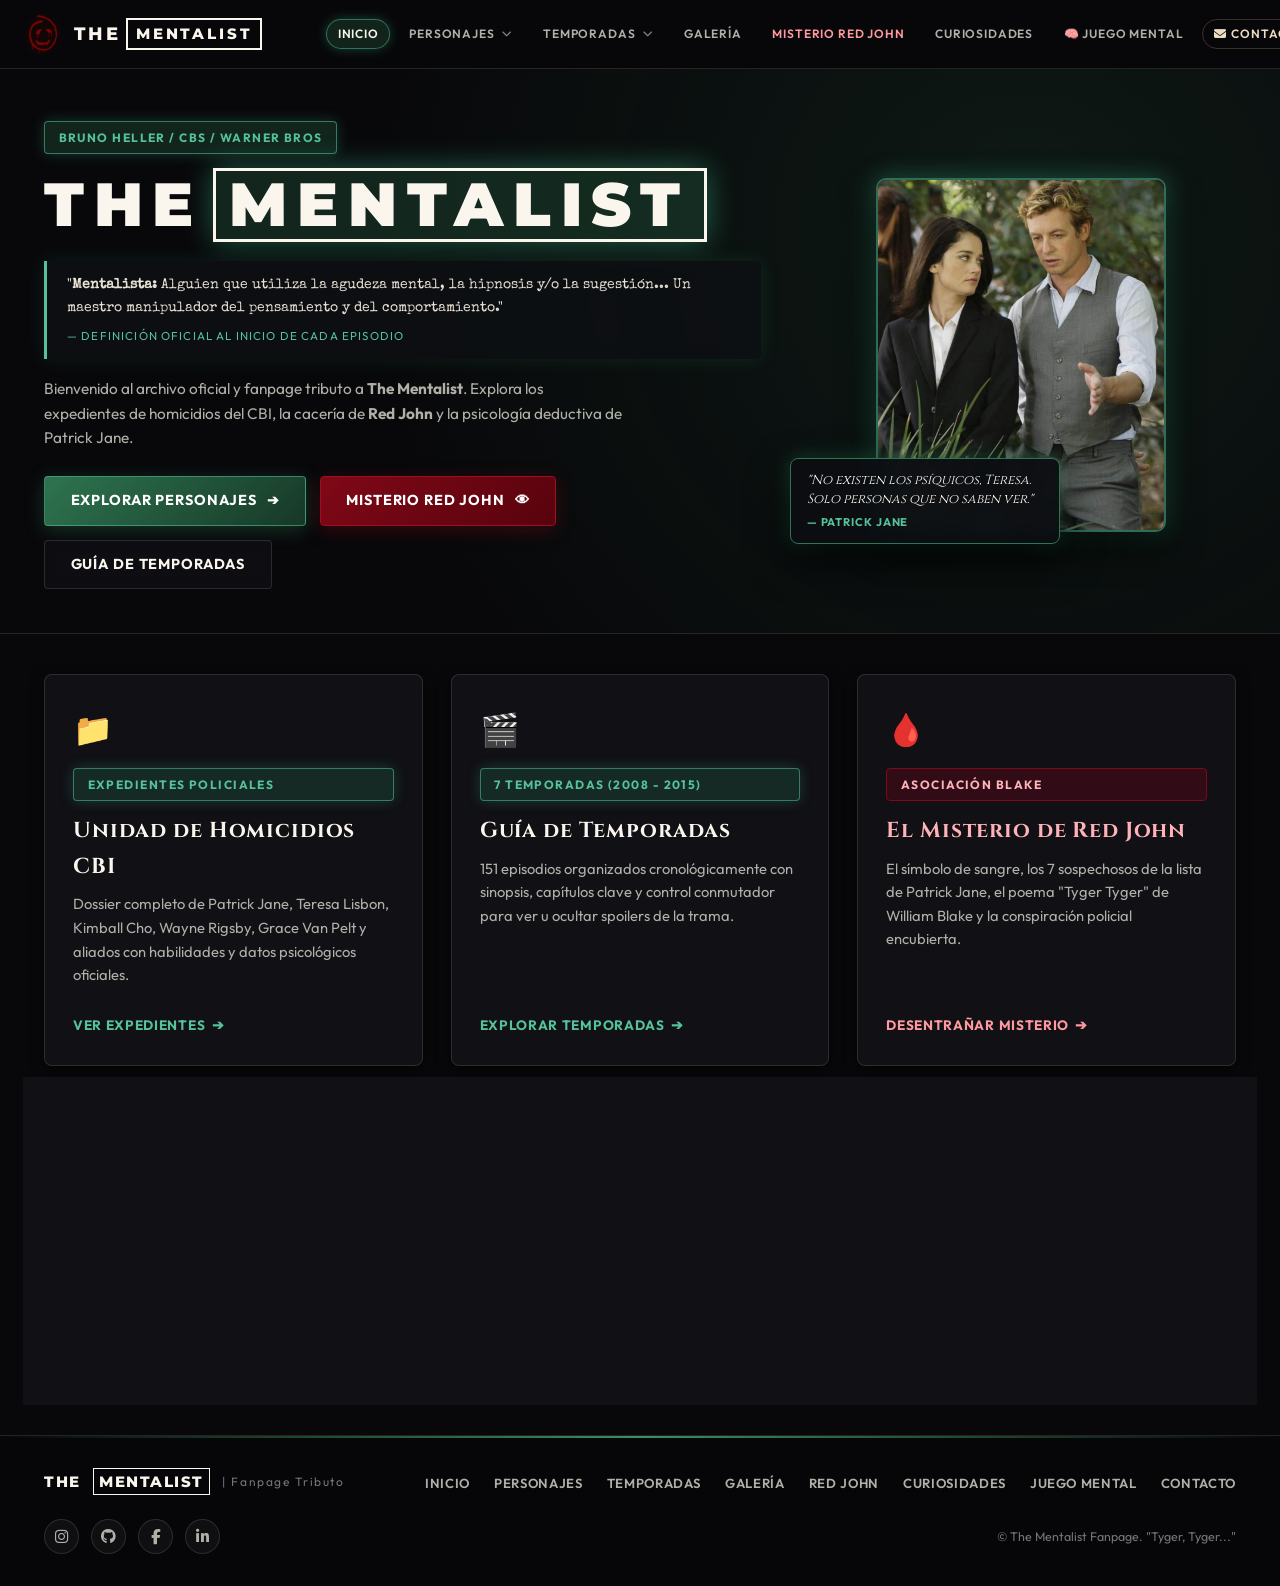
==== commit 2ae01860: "se agregó contacto.html y galeria.html" ====
--- a/index.html
+++ b/index.html
@@ -182,9 +182,11 @@
             </div>
           </li>
 
+          <li><a href="galeria.html" class="nav-link">Galería</a></li>
           <li><a href="red-john.html" class="nav-link nav-red-john">Misterio Red John</a></li>
           <li><a href="curiosidades.html" class="nav-link">Curiosidades</a></li>
           <li><a href="juego.html" class="nav-link nav-game-link">🧠 Juego Mental</a></li>
+          <li><a href="contacto.html" class="nav-link nav-contact-link"><i class="fa-solid fa-envelope"></i> Contacto</a></li>
         </ul>
       </nav>
 
@@ -344,9 +346,11 @@
         <li><a href="index.html">Inicio</a></li>
         <li><a href="personajes.html">Personajes</a></li>
         <li><a href="temporadas.html">Temporadas</a></li>
+        <li><a href="galeria.html">Galería</a></li>
         <li><a href="red-john.html">Red John</a></li>
         <li><a href="curiosidades.html">Curiosidades</a></li>
         <li><a href="juego.html">Juego Mental</a></li>
+        <li><a href="contacto.html">Contacto</a></li>
       </ul>
 
       <div class="footer-social-links">
@@ -372,7 +376,6 @@
 
   <!-- Scripts -->
   <script src="js/main.js"></script>
-  <script src="js/cbi-dispatch.js"></script>
 </body>
 
 </html>
--- a/css/components.css
+++ b/css/components.css
@@ -300,20 +300,21 @@
   font-size: 0.95rem;
 }
 
-/* Menú de navegación rediseñado: centrado, compacto y con separación amplia con el logo y acciones */
+/* Menú de navegación alineado a la izquierda para ocupar el espacio adecuadamente */
 .site-header nav {
   display: flex;
   align-items: center;
-  justify-content: center;
+  justify-content: flex-start;
   flex: 1;
   min-width: 0;
+  margin-left: clamp(0.75rem, 1.8vw, 2rem);
 }
 
 .nav-menu {
   display: flex;
   align-items: center;
-  justify-content: center;
-  gap: clamp(0.35rem, 0.9vw, 0.95rem);
+  justify-content: flex-end;
+  gap: clamp(0.25rem, 0.6vw, 0.75rem);
   list-style: none;
 }
 
@@ -366,6 +367,25 @@
   box-shadow: 0 0 14px var(--crimson-glow);
 }
 
+.nav-link.nav-contact-link {
+  color: #ecdcc2;
+  border-color: rgba(212, 180, 131, 0.25);
+}
+
+.nav-link.nav-contact-link:hover {
+  color: #fff;
+  background: rgba(212, 180, 131, 0.16);
+  border-color: rgba(212, 180, 131, 0.45);
+  box-shadow: 0 0 10px rgba(212, 180, 131, 0.25);
+}
+
+.nav-link.nav-contact-link.active {
+  color: #fff;
+  background: rgba(212, 180, 131, 0.28);
+  border-color: rgba(212, 180, 131, 0.6);
+  box-shadow: 0 0 14px rgba(212, 180, 131, 0.35);
+}
+
 /* --------------------------------------------------------------------------
    MENÚS DESPLEGABLES DEL HEADER (PERSONAJES & TEMPORADAS)
    Mega-flyouts interactivos con glassmorphism, elevación y microanimaciones
@@ -412,8 +432,8 @@
   -webkit-backdrop-filter: blur(24px);
   border: 1px solid rgba(255, 255, 255, 0.12);
   border-radius: 12px;
-  box-shadow: 
-    0 24px 50px rgba(0, 0, 0, 0.9), 
+  box-shadow:
+    0 24px 50px rgba(0, 0, 0, 0.9),
     0 0 30px rgba(46, 116, 80, 0.12),
     inset 0 1px 0 rgba(255, 255, 255, 0.1);
   padding: 1.15rem;
@@ -437,9 +457,10 @@
 
 /* Apertura al hacer hover en desktop */
 @media (min-width: 993px) {
-  .nav-item-dropdown:hover > .nav-dropdown-menu,
-  .nav-item-dropdown:focus-within > .nav-dropdown-menu,
-  .nav-item-dropdown.is-active > .nav-dropdown-menu {
+
+  .nav-item-dropdown:hover>.nav-dropdown-menu,
+  .nav-item-dropdown:focus-within>.nav-dropdown-menu,
+  .nav-item-dropdown.is-active>.nav-dropdown-menu {
     opacity: 1;
     visibility: visible;
     pointer-events: auto;
@@ -815,6 +836,7 @@
   from {
     height: 4px;
   }
+
   to {
     height: 14px;
   }
@@ -1336,7 +1358,7 @@
     transition: max-height 0.35s ease, opacity 0.25s ease, padding 0.3s ease;
   }
 
-  .nav-item-dropdown.open > .nav-dropdown-menu {
+  .nav-item-dropdown.open>.nav-dropdown-menu {
     max-height: 800px;
     padding: 0.85rem 0.65rem;
     opacity: 1;
@@ -1912,8 +1934,15 @@
 }
 
 @keyframes fadeInAlert {
-  from { opacity: 0; transform: translateY(-4px); }
-  to { opacity: 1; transform: translateY(0); }
+  from {
+    opacity: 0;
+    transform: translateY(-4px);
+  }
+
+  to {
+    opacity: 1;
+    transform: translateY(0);
+  }
 }
 
 .cbi-alert.alert-success {
--- a/css/pages.css
+++ b/css/pages.css
@@ -686,12 +686,11 @@
     margin-left: -42px;
   }
 
-  .dossier-overlap-track .dossier-card:hover {
-    transform: translateX(-24px) !important;
-  }
-
-  .dossier-overlap-track .dossier-card.nemesis-card:hover {
-    transform: translateX(-24px) !important;
+  .dossier-overlap-track .dossier-card:hover,
+  .dossier-overlap-track .dossier-card:first-child:hover,
+  .dossier-overlap-track .dossier-card.nemesis-card:hover,
+  .dossier-overlap-track .dossier-card.nemesis-card:first-child:hover {
+    transform: translateY(-20px) !important;
   }
 
   .locker-header-bar {
@@ -1970,6 +1969,26 @@
   color: #fff;
 }
 
+#seasonsContainer {
+  transition: opacity 0.18s ease;
+  will-change: opacity;
+}
+
+#seasonsContainer.is-switching {
+  opacity: 0.25;
+}
+
+@keyframes seasonBlockFadeIn {
+  from {
+    opacity: 0;
+    transform: translateY(14px);
+  }
+  to {
+    opacity: 1;
+    transform: translateY(0);
+  }
+}
+
 .season-block {
   position: relative;
   margin-bottom: 3.5rem;
@@ -1984,6 +2003,7 @@
   overflow: hidden;
   box-shadow: 0 8px 24px rgba(0, 0, 0, 0.6);
   transition: border-color var(--transition-smooth), box-shadow var(--transition-smooth), transform var(--transition-smooth);
+  animation: seasonBlockFadeIn 0.42s cubic-bezier(0.16, 1, 0.3, 1) both;
 }
 
 .season-block::before {
@@ -2746,7 +2766,8 @@
 @media (min-width: 880px) {
   .board-pins-grid {
     grid-template-columns: repeat(3, 1fr);
-    gap: 2.2rem 1.6rem;
+    max-width: 760px;
+    gap: 1.6rem 1.3rem;
   }
 
   /* Centra a Gale Bertram en la 3ª fila debajo de Red John */
@@ -2759,7 +2780,7 @@
 .board-pin-card {
   position: relative;
   width: 100%;
-  max-width: 220px;
+  max-width: 185px;
   margin: 0 auto;
   transition: transform 0.25s cubic-bezier(0.2, 0, 0, 1), box-shadow 0.25s ease, filter 0.25s ease, opacity 0.25s ease;
   will-change: transform;
@@ -2825,15 +2846,15 @@
 /* Fotografía Polaroid Vintage (Compacta, uniforme y sin deformaciones) */
 .polaroid-frame {
   background: #f7f4ed;
-  padding: 8px 8px 9px;
+  padding: 7px 7px 7px;
   border-radius: 2px;
   box-shadow:
     0 8px 20px rgba(0, 0, 0, 0.65),
     0 1px 3px rgba(0, 0, 0, 0.4);
   color: #1a1a1a;
   width: 100%;
-  max-width: 215px;
-  height: 236px; /* Altura fija uniforme para todo el tablero */
+  max-width: 185px;
+  height: 206px; /* Altura fija uniforme para todo el tablero */
   box-sizing: border-box;
   display: flex;
   flex-direction: column;
@@ -2846,8 +2867,8 @@
 /* Contenedor de Imagen de Polaroid */
 .polaroid-img-wrap {
   position: relative;
-  width: 96px;
-  height: 108px;
+  width: 82px;
+  height: 90px;
   margin: 0 auto;
   background: #111;
   overflow: hidden;
@@ -2875,24 +2896,24 @@
 
 .pin-badge-status {
   position: absolute;
-  top: 5px;
-  right: 5px;
-  font-size: 0.56rem;
+  top: 4px;
+  right: 4px;
+  font-size: 0.52rem;
   font-weight: 800;
   letter-spacing: 0.05em;
-  padding: 0.18rem 0.4rem;
+  padding: 0.15rem 0.35rem;
   border-radius: 2px;
   text-transform: uppercase;
 }
 
 .polaroid-caption {
-  padding-top: 5px;
+  padding-top: 4px;
   text-align: center;
 }
 
 .polaroid-name {
   font-family: var(--font-display, serif);
-  font-size: 1.02rem;
+  font-size: 0.94rem;
   color: #111827;
   font-weight: 700;
   margin: 0 0 0.1rem 0;
@@ -2902,7 +2923,7 @@
 
 .polaroid-role {
   font-family: var(--font-typewriter, monospace);
-  font-size: 0.68rem;
+  font-size: 0.62rem;
   color: #8b1122;
   font-weight: 700;
   text-transform: uppercase;
@@ -2916,13 +2937,13 @@
   display: inline-flex;
   align-items: center;
   justify-content: center;
-  gap: 0.45rem;
-  font-size: 0.64rem;
+  gap: 0.4rem;
+  font-size: 0.60rem;
   font-family: var(--font-typewriter, monospace);
   color: #8b2535;
   font-weight: 700;
-  margin-top: 0.35rem;
-  padding-top: 0.3rem;
+  margin-top: 0.2rem;
+  padding-top: 0.2rem;
   border-top: 1px dashed rgba(0, 0, 0, 0.15);
   text-transform: uppercase;
   letter-spacing: 0.04em;
@@ -2934,11 +2955,11 @@
 
 .board-pin-card:hover .card-expand-hint {
   color: var(--crimson-bright);
-  gap: 0.65rem;
+  gap: 0.6rem;
 }
 
 .card-expand-hint i {
-  font-size: 0.64rem;
+  font-size: 0.60rem;
 }
 
 /* ==========================================================================
@@ -2948,8 +2969,8 @@
 .board-center-master-card {
   position: relative;
   width: 100%;
-  max-width: 215px;
-  height: 236px; /* Altura estricta idéntica a las demás tarjetas */
+  max-width: 185px;
+  height: 206px; /* Altura estricta idéntica a las demás tarjetas */
   margin: 0 auto;
   z-index: 8;
   cursor: pointer;
@@ -2960,7 +2981,7 @@
   background: linear-gradient(150deg, #240c12 0%, #15060a 100%);
   border: 2px solid var(--crimson-bright);
   border-radius: 4px;
-  padding: 0.9rem 0.8rem 0.85rem;
+  padding: 0.7rem 0.65rem 0.65rem;
   text-align: center;
   box-shadow:
     0 12px 32px rgba(0, 0, 0, 0.88),
@@ -2970,7 +2991,8 @@
   align-items: center;
   justify-content: space-between;
   width: 100%;
-  height: 236px; /* Misma altura exacta */
+  max-width: 185px;
+  height: 206px; /* Misma altura exacta */
   box-sizing: border-box;
   transition: opacity 0.35s cubic-bezier(0.2, 0.8, 0.2, 1), transform 0.35s cubic-bezier(0.2, 0.8, 0.2, 1);
   opacity: 1;
@@ -2986,8 +3008,8 @@
 /* Estado 2: Identidad Revelada de Thomas McAllister */
 .board-master-revealed {
   width: 100%;
-  max-width: 215px;
-  height: 236px; /* Misma altura exacta */
+  max-width: 185px;
+  height: 206px; /* Misma altura exacta */
   box-sizing: border-box;
   margin: 0 auto;
   transition: opacity 0.35s cubic-bezier(0.2, 0.8, 0.2, 1), transform 0.35s cubic-bezier(0.2, 0.8, 0.2, 1);
@@ -3003,20 +3025,20 @@
 .polaroid-master-frame {
   background: #fef1f2;
   border: 2px solid var(--crimson-bright);
-  height: 236px; /* Misma altura exacta */
+  height: 206px; /* Misma altura exacta */
   width: 100%;
   box-sizing: border-box;
   display: flex;
   flex-direction: column;
   justify-content: space-between;
-  padding: 8px 8px 7px;
+  padding: 7px 7px 6px;
   margin: 0 auto;
 }
 
 .board-center-master-card .center-symbol-wrap {
-  width: 62px;
-  height: 62px;
-  margin: 0 auto 0.15rem;
+  width: 48px;
+  height: 48px;
+  margin: 0 auto 0.1rem;
   display: flex;
   align-items: center;
   justify-content: center;
@@ -3032,18 +3054,18 @@
 
 .board-center-master-card .center-node-title {
   font-family: var(--font-display, serif);
-  font-size: 1.18rem;
+  font-size: 1.05rem;
   letter-spacing: 0.12em;
   color: #ff9da4;
-  margin: 0 0 0.15rem 0;
+  margin: 0 0 0.1rem 0;
   text-align: center;
   text-transform: uppercase;
 }
 
 .btn-reveal-master {
-  font-size: 0.74rem;
-  padding: 0.38rem 0.95rem;
-  margin-top: 0.35rem;
+  font-size: 0.68rem;
+  padding: 0.3rem 0.75rem;
+  margin-top: 0.25rem;
   display: inline-flex;
   align-items: center;
   gap: 0.4rem;
@@ -3403,6 +3425,7 @@
   padding: 3.5rem 2.5rem;
   text-align: center;
   max-width: 860px;
+  min-height: 425px;
   margin: 0 auto 3.5rem;
   box-shadow: 0 16px 40px rgba(0, 0, 0, 0.8), 0 0 35px rgba(46, 116, 80, 0.35);
   background-color: #0b110e;
@@ -3439,21 +3462,26 @@
 }
 
 .quote-display {
-  min-height: 120px;
+  height: 155px;
+  min-height: 155px;
+  max-height: 155px;
   display: flex;
   flex-direction: column;
   align-items: center;
   justify-content: center;
   margin-bottom: 2rem;
+  overflow: hidden;
 }
 
 .quote-display blockquote {
   font-family: var(--font-display);
-  font-size: clamp(1.2rem, 2.4vw, 1.6rem);
-  line-height: 1.55;
+  font-size: clamp(1.15rem, 2.3vw, 1.55rem);
+  line-height: 1.5;
   color: var(--cream-pure);
-  margin-bottom: 0.85rem;
+  margin: 0 0 0.75rem 0;
   text-shadow: 0 2px 10px rgba(0, 0, 0, 0.9);
+  transition: opacity 0.25s ease, transform 0.25s ease;
+  will-change: opacity, transform;
 }
 
 .quote-display cite {
@@ -3463,6 +3491,8 @@
   font-style: normal;
   letter-spacing: 0.05em;
   text-shadow: 0 1px 4px rgba(0, 0, 0, 0.8);
+  transition: opacity 0.25s ease, transform 0.25s ease;
+  will-change: opacity, transform;
 }
 
 /* Grilla de curiosidades: 2 columnas a la par y 1 fila completa abajo */
@@ -3569,12 +3599,32 @@
   width: 100%;
   line-height: 0;
   display: block;
+  overflow: hidden;
+  background-color: #0b0d13;
 }
 
 .season-header-img {
   width: 100%;
   height: auto;
   display: block;
+  object-fit: cover;
+}
+
+.season-header-img-fade {
+  position: absolute;
+  inset: 0;
+  width: 100%;
+  height: 100%;
+  object-fit: cover;
+  opacity: 0;
+  pointer-events: none;
+  transition: opacity 0.38s cubic-bezier(0.4, 0, 0.2, 1);
+  will-change: opacity;
+  z-index: 2;
+}
+
+.season-header-img-fade.is-active {
+  opacity: 1;
 }
 
 .season-header-overlay {
@@ -3586,7 +3636,7 @@
   bottom: clamp(1rem, 2.2vw, 1.8rem);
   left: 0;
   right: 0;
-  z-index: 3;
+  z-index: 4;
   text-align: center;
   padding: 0 1.5rem;
   display: flex;
@@ -3594,6 +3644,19 @@
   align-items: center;
   justify-content: flex-end;
   pointer-events: none;
+}
+
+.season-header-titles {
+  display: flex;
+  flex-direction: column;
+  align-items: center;
+  transition: opacity 0.2s ease, transform 0.2s ease;
+  will-change: opacity, transform;
+}
+
+.season-header-titles.is-fading {
+  opacity: 0;
+  transform: translateY(-4px);
 }
 
 .season-header-content>* {
@@ -3996,7 +4059,8 @@
     overflow: hidden !important;
   }
 
-  .season-header-img {
+  .season-header-img,
+  .season-header-img-fade {
     width: 100% !important;
     height: 230px !important;
     object-fit: cover !important;
@@ -4011,6 +4075,7 @@
     background: linear-gradient(180deg, rgba(8, 10, 14, 0.15) 0%, rgba(8, 10, 14, 0.65) 60%, #0b0d13 100%) !important;
     pointer-events: none !important;
     display: block !important;
+    z-index: 3 !important;
   }
 
   .season-header-content {
@@ -4127,4 +4192,1233 @@
     scroll-snap-align: center !important;
     padding: 1.1rem 1rem !important;
   }
+}
+
+/* ==========================================================================
+   RESPONSIVE OPTIMIZATIONS: TABLET & MOBILE (Zero desktop regressions)
+   ========================================================================== */
+
+/* 1. Red John: Tablero de corcho panorámico e interacción en pantallas <= 880px */
+@media (max-width: 880px) {
+  .evidence-cork-board {
+    overflow-x: auto !important;
+    -webkit-overflow-scrolling: touch !important;
+    padding: 1.6rem 0.85rem 2.2rem !important;
+  }
+
+  .board-pins-grid {
+    display: grid !important;
+    grid-template-columns: repeat(3, 1fr) !important;
+    width: 580px !important;
+    min-width: 580px !important;
+    max-width: 580px !important;
+    gap: 1.3rem 1rem !important;
+    margin: 0 auto !important;
+  }
+
+  .board-pin-card-bottom {
+    grid-column: 2 / 3 !important;
+  }
+
+  .board-pin-card {
+    max-width: 175px !important;
+  }
+
+  .polaroid-frame {
+    max-width: 175px !important;
+    height: 196px !important;
+    padding: 6px 6px 6px !important;
+  }
+
+  .polaroid-img-wrap {
+    width: 76px !important;
+    height: 84px !important;
+  }
+
+  .polaroid-name {
+    font-size: 0.88rem !important;
+  }
+
+  .polaroid-role {
+    font-size: 0.58rem !important;
+  }
+
+  .card-expand-hint {
+    font-size: 0.58rem !important;
+  }
+
+  .board-center-master-card,
+  .board-master-unrevealed,
+  .board-master-revealed,
+  .polaroid-master-frame {
+    max-width: 175px !important;
+    height: 196px !important;
+  }
+
+  .board-master-unrevealed {
+    padding: 0.6rem 0.55rem 0.55rem !important;
+  }
+
+  .board-center-master-card .center-symbol-wrap {
+    width: 44px !important;
+    height: 44px !important;
+  }
+
+  .board-center-master-card .center-node-title {
+    font-size: 0.95rem !important;
+  }
+
+  .btn-reveal-master {
+    font-size: 0.64rem !important;
+    padding: 0.25rem 0.65rem !important;
+  }
+
+  .polaroid-master-frame {
+    padding: 6px 6px 5px !important;
+  }
+
+  .board-interaction-legend {
+    padding: 0.65rem 0.85rem !important;
+    font-size: 0.78rem !important;
+    line-height: 1.45 !important;
+  }
+
+  .shelf-header {
+    flex-direction: column !important;
+    align-items: flex-start !important;
+    gap: 0.4rem !important;
+  }
+
+  .shelf-hint {
+    font-size: 0.68rem !important;
+  }
+}
+
+/* 2. Personajes, Temporadas y Curiosidades en Pantallas Móviles (<= 768px) */
+@media (max-width: 768px) {
+  /* Personajes */
+  .dossier-cabinet-frame {
+    border-width: 8px !important;
+    border-radius: 8px !important;
+  }
+
+  .locker-cabinet-inner {
+    padding: 0 0.25rem !important;
+  }
+
+  .locker-badge-plate {
+    padding: 0.25rem 0.65rem !important;
+  }
+
+  .locker-pull-handle {
+    width: 90px !important;
+    height: 12px !important;
+  }
+
+  /* Temporadas */
+  .narrative-timeline-section {
+    padding: 1.35rem 0.85rem !important;
+    margin-bottom: 2rem !important;
+    border-radius: 8px !important;
+  }
+
+  .timeline-main-title {
+    font-size: 1.35rem !important;
+  }
+
+  .timeline-subtitle {
+    font-size: 0.82rem !important;
+  }
+
+  .timeline-milestone-node {
+    width: 220px !important;
+  }
+
+  .milestone-card {
+    padding: 0.95rem 0.85rem !important;
+    min-height: 165px !important;
+  }
+
+  .milestone-title {
+    font-size: 0.92rem !important;
+  }
+
+  .milestone-desc {
+    font-size: 0.78rem !important;
+  }
+
+  /* Curiosidades */
+  .quotes-generator-card {
+    padding: 2.2rem 1.25rem 1.8rem !important;
+    min-height: 440px !important;
+    margin-bottom: 2rem !important;
+  }
+
+  .quote-display {
+    height: 190px !important;
+    min-height: 190px !important;
+    max-height: 190px !important;
+    margin-bottom: 1.25rem !important;
+  }
+
+  .quote-display blockquote {
+    font-size: clamp(1rem, 4.2vw, 1.15rem) !important;
+    line-height: 1.45 !important;
+    margin-bottom: 0.5rem !important;
+  }
+
+  .quote-display cite {
+    font-size: 0.78rem !important;
+  }
+
+  .quote-actions {
+    flex-direction: column !important;
+    width: 100% !important;
+    gap: 0.6rem !important;
+  }
+
+  .quote-actions .btn {
+    width: 100% !important;
+    justify-content: center !important;
+    padding: 0.65rem 1rem !important;
+    font-size: 0.82rem !important;
+  }
+}
+
+/* 3. Pantallas Ultra-Compactas (<= 576px) */
+@media (max-width: 576px) {
+  /* Evidence Drawer Full-Width en celulares */
+  .evidence-drawer {
+    width: 100vw !important;
+    max-width: 100vw !important;
+    border-left: none !important;
+  }
+
+  .drawer-header {
+    padding: 1rem 1.15rem !important;
+  }
+
+  .drawer-body {
+    padding: 1.15rem 1rem 2rem !important;
+  }
+
+  .drawer-suspect-profile {
+    flex-direction: column !important;
+    align-items: center !important;
+    text-align: center !important;
+  }
+
+  .drawer-suspect-photo-wrap {
+    width: 120px !important;
+    height: 135px !important;
+    margin: 0 auto !important;
+  }
+
+  /* Filtros pegajosos compactos */
+  .board-filters-bar {
+    top: 60px !important;
+    padding: 0.45rem 0.55rem !important;
+    gap: 0.35rem !important;
+    border-radius: 16px !important;
+  }
+
+  .board-filters-label {
+    font-size: 0.72rem !important;
+    width: 100% !important;
+    justify-content: center !important;
+    margin-bottom: 0.15rem !important;
+  }
+
+  .board-filter-btn {
+    font-size: 0.72rem !important;
+    padding: 0.35rem 0.65rem !important;
+  }
+
+  .board-action-btn {
+    font-size: 0.72rem !important;
+    padding: 0.35rem 0.65rem !important;
+  }
+
+  /* Personajes en celulares pequeños */
+  .dossier-overlap-track .dossier-card {
+    flex: 0 0 215px !important;
+    width: 215px !important;
+    min-width: 215px !important;
+    max-width: 215px !important;
+    margin-left: -32px !important;
+  }
+
+  .dossier-overlap-track .dossier-card:first-child {
+    margin-left: 0 !important;
+  }
+
+  .locker-nav-btn {
+    width: 32px !important;
+    height: 32px !important;
+    font-size: 0.8rem !important;
+  }
+
+  .locker-nav-prev {
+    left: 2px !important;
+  }
+
+  .locker-nav-next {
+    right: 2px !important;
+  }
+
+  .dossier-body {
+    padding: 0.55rem 0.75rem 0.85rem !important;
+  }
+
+  .dossier-photo-frame img {
+    height: 180px !important;
+  }
+
+  /* Modal de Personajes */
+  .dossier-modal-container {
+    padding: 0.35rem !important;
+    max-width: 98vw !important;
+  }
+
+  .dossier-open-folder {
+    padding: 0.85rem 0.65rem !important;
+  }
+
+  .modal-agent-stats-grid {
+    grid-template-columns: 1fr 1fr !important;
+    gap: 0.4rem !important;
+  }
+
+  .modal-stat-box {
+    padding: 0.35rem 0.45rem !important;
+  }
+
+  .modal-stat-label {
+    font-size: 0.58rem !important;
+  }
+
+  .modal-stat-val {
+    font-size: 0.72rem !important;
+  }
+
+  /* Curiosidades en celulares ultra-compactos */
+  .quotes-generator-card {
+    padding: 1.75rem 0.95rem 1.4rem !important;
+    min-height: 465px !important;
+  }
+
+  .quote-display {
+    height: 215px !important;
+    min-height: 215px !important;
+    max-height: 215px !important;
+    margin-bottom: 1rem !important;
+  }
+}
+
+/* ==========================================================================
+   GALERÍA DE MOMENTOS ICÓNICOS (CARRUSEL & LIGHTBOX MODAL - INDEX.HTML)
+   ========================================================================== */
+.iconic-gallery-section {
+  position: relative;
+  padding: 3.5rem 0 4.5rem;
+  background:
+    radial-gradient(ellipse at 50% 15%, rgba(212, 180, 131, 0.08) 0%, transparent 65%),
+    radial-gradient(ellipse at 85% 85%, rgba(46, 116, 80, 0.06) 0%, transparent 55%),
+    #08090d;
+  border-top: 1px solid rgba(255, 255, 255, 0.08);
+  border-bottom: 1px solid rgba(255, 255, 255, 0.08);
+}
+
+.gallery-header-row {
+  display: flex;
+  align-items: flex-end;
+  justify-content: space-between;
+  flex-wrap: wrap;
+  gap: 1.5rem;
+  margin-bottom: 2.2rem;
+}
+
+.gallery-title-col {
+  max-width: 680px;
+}
+
+.gallery-title-col .badge {
+  margin-bottom: 0.75rem;
+}
+
+.gallery-main-title {
+  font-family: var(--font-display, serif);
+  font-size: clamp(1.85rem, 3.2vw, 2.5rem);
+  color: var(--cream-pure);
+  margin: 0 0 0.5rem 0;
+  letter-spacing: 0.02em;
+}
+
+.gallery-main-title .text-gold {
+  color: var(--gold-bright);
+  text-shadow: 0 0 25px rgba(212, 180, 131, 0.4);
+}
+
+.gallery-subtitle {
+  font-size: 0.94rem;
+  color: var(--text-secondary);
+  line-height: 1.6;
+  margin: 0;
+}
+
+/* Controles de navegación del carrusel */
+.gallery-controls {
+  display: inline-flex;
+  align-items: center;
+  gap: 0.75rem;
+}
+
+.gallery-counter-badge {
+  font-family: var(--font-typewriter, monospace);
+  font-size: 0.82rem;
+  font-weight: 700;
+  color: var(--gold-bright);
+  padding: 0.4rem 0.9rem;
+  background: rgba(18, 20, 28, 0.85);
+  border: 1px solid rgba(212, 180, 131, 0.35);
+  border-radius: 20px;
+  letter-spacing: 0.08em;
+  user-select: none;
+}
+
+.gallery-nav-btn {
+  width: 42px;
+  height: 42px;
+  border-radius: 50%;
+  background: rgba(22, 25, 36, 0.9);
+  border: 1.5px solid rgba(212, 180, 131, 0.4);
+  color: var(--cream-pure);
+  font-size: 1rem;
+  display: inline-flex;
+  align-items: center;
+  justify-content: center;
+  cursor: pointer;
+  transition: all 0.25s ease;
+  backdrop-filter: blur(8px);
+}
+
+.gallery-nav-btn:hover {
+  background: var(--gold-bright);
+  color: #0f1117;
+  border-color: var(--gold-bright);
+  transform: scale(1.08);
+  box-shadow: 0 0 16px rgba(212, 180, 131, 0.5);
+}
+
+/* ==========================================================================
+   PIZARRA DE CORCHO / TABLERO DE EVIDENCIAS (ESTILO SOSPECHOSOS RED JOHN)
+   ========================================================================== */
+.gallery-cork-board {
+  position: relative;
+  background:
+    radial-gradient(ellipse at 50% 35%, #2e1e16 0%, #1c110b 70%, #0d0705 100%);
+  border: 12px solid #1f140c;
+  border-radius: 12px;
+  box-shadow:
+    inset 0 0 70px rgba(0, 0, 0, 0.95),
+    inset 0 0 25px rgba(0, 0, 0, 0.85),
+    0 25px 60px rgba(0, 0, 0, 0.85);
+  padding: 1.5rem 1.4rem 2.2rem;
+  overflow: visible;
+  outline: 1px solid rgba(212, 180, 131, 0.25);
+  margin-top: 1rem;
+}
+
+.board-top-pin-bar {
+  display: flex;
+  justify-content: space-between;
+  align-items: center;
+  flex-wrap: wrap;
+  gap: 0.75rem;
+  padding: 0.65rem 1.1rem;
+  margin-bottom: 1.8rem;
+  background: rgba(14, 10, 7, 0.85);
+  border: 1px solid rgba(212, 180, 131, 0.2);
+  border-radius: 6px;
+  box-shadow: inset 0 2px 8px rgba(0, 0, 0, 0.7);
+}
+
+.cork-board-label {
+  font-family: var(--font-typewriter, monospace);
+  font-size: 0.76rem;
+  color: var(--gold-bright);
+  letter-spacing: 0.1em;
+  text-transform: uppercase;
+  display: inline-flex;
+  align-items: center;
+  gap: 0.55rem;
+}
+
+.cork-board-note {
+  font-family: var(--font-typewriter, monospace);
+  font-size: 0.72rem;
+  color: rgba(247, 244, 237, 0.65);
+  letter-spacing: 0.06em;
+  text-transform: uppercase;
+  display: inline-flex;
+  align-items: center;
+  gap: 0.45rem;
+}
+
+/* Pin dorado / latón */
+.pin-gold {
+  background: radial-gradient(circle at 35% 35%, #ffe699 0%, #d4b483 60%, #8c6d32 100%);
+}
+
+/* Viewport deslizable del carrusel */
+.gallery-carousel-viewport {
+  overflow-x: auto;
+  overflow-y: visible;
+  scroll-snap-type: x mandatory;
+  -webkit-overflow-scrolling: touch;
+  scrollbar-width: thin;
+  scrollbar-color: rgba(212, 180, 131, 0.35) rgba(12, 14, 18, 0.5);
+  padding: 1.8rem 0.5rem 2rem;
+  margin: 0;
+}
+
+.gallery-carousel-viewport::-webkit-scrollbar {
+  height: 6px;
+}
+
+.gallery-carousel-viewport::-webkit-scrollbar-track {
+  background: rgba(12, 14, 18, 0.6);
+  border-radius: 3px;
+}
+
+.gallery-carousel-viewport::-webkit-scrollbar-thumb {
+  background: rgba(212, 180, 131, 0.4);
+  border-radius: 3px;
+}
+
+.gallery-carousel-viewport::-webkit-scrollbar-thumb:hover {
+  background: rgba(212, 180, 131, 0.7);
+}
+
+.gallery-carousel-track {
+  display: flex;
+  gap: 2.4rem; /* Separación amplia: CERO solapamiento entre fotos */
+  width: max-content;
+  padding: 0.5rem 1rem;
+}
+
+/* --------------------------------------------------------------------------
+   TARJETA POLAROID DE EVIDENCIAS (CARRUSEL & GRILLA)
+   Estilo idéntico a las fotografías de la pizarra de sospechosos con renglones rojos
+   -------------------------------------------------------------------------- */
+.gallery-card {
+  position: relative;
+  background-color: #faf6ee;
+  /* Papel de libreta policial con renglones rojos tenues */
+  background-image: repeating-linear-gradient(
+    to bottom,
+    transparent 0px,
+    transparent 23px,
+    rgba(215, 35, 55, 0.2) 23px,
+    rgba(215, 35, 55, 0.2) 24px
+  );
+  color: #1a1a1a;
+  border: 1px solid #dcd5c7;
+  border-radius: 3px;
+  box-shadow:
+    0 12px 28px rgba(0, 0, 0, 0.78),
+    0 2px 6px rgba(0, 0, 0, 0.5);
+  padding: 11px 11px 13px;
+  box-sizing: border-box;
+  display: flex;
+  flex-direction: column;
+  cursor: pointer;
+  user-select: none;
+  overflow: visible !important; /* Para que el pin sobresalga arriba */
+  transition: transform 0.28s cubic-bezier(0.16, 1, 0.3, 1), box-shadow 0.28s ease, border-color 0.28s ease;
+  margin-top: 12px;
+}
+
+/* Dimensiones en carrusel */
+.gallery-carousel-track .gallery-card {
+  flex: 0 0 330px;
+  width: 330px;
+  scroll-snap-align: start;
+}
+
+/* Dimensiones en grilla */
+.gallery-photos-grid .gallery-grid-card {
+  width: 100%;
+}
+
+/* Chincheta 3D colocada en la parte superior */
+.gallery-card .push-pin {
+  width: 20px;
+  height: 20px;
+  border-radius: 50%;
+  position: absolute;
+  top: -11px;
+  left: 50%;
+  transform: translateX(-50%);
+  z-index: 10;
+  box-shadow:
+    0 4px 6px rgba(0, 0, 0, 0.75),
+    inset -2px -2px 3px rgba(0, 0, 0, 0.6),
+    inset 2px 2px 3px rgba(255, 255, 255, 0.6);
+}
+
+.gallery-card .push-pin::after {
+  content: '';
+  position: absolute;
+  top: 3px;
+  left: 5px;
+  width: 5px;
+  height: 5px;
+  border-radius: 50%;
+  background: rgba(255, 255, 255, 0.85);
+}
+
+/* Inclinaciones naturales y sutiles de fotos reales sobre corcho */
+.gallery-carousel-track .gallery-card:nth-child(4n+1),
+.gallery-photos-grid .gallery-grid-card:nth-child(4n+1) {
+  transform: rotate(-1.3deg);
+}
+
+.gallery-carousel-track .gallery-card:nth-child(4n+2),
+.gallery-photos-grid .gallery-grid-card:nth-child(4n+2) {
+  transform: rotate(1.1deg);
+}
+
+.gallery-carousel-track .gallery-card:nth-child(4n+3),
+.gallery-photos-grid .gallery-grid-card:nth-child(4n+3) {
+  transform: rotate(-0.8deg);
+}
+
+.gallery-carousel-track .gallery-card:nth-child(4n+4),
+.gallery-photos-grid .gallery-grid-card:nth-child(4n+4) {
+  transform: rotate(1.4deg);
+}
+
+/* Hover: la foto se endereza, se levanta y se ilumina suavemente */
+.gallery-carousel-track .gallery-card:hover,
+.gallery-photos-grid .gallery-grid-card:hover {
+  transform: translateY(-9px) scale(1.03) rotate(0deg) !important;
+  z-index: 25 !important;
+  box-shadow:
+    0 22px 46px rgba(0, 0, 0, 0.92),
+    0 0 18px rgba(212, 180, 131, 0.35) !important;
+  border-color: #baa88c !important;
+}
+
+.gallery-card:focus-visible {
+  outline: 2px solid var(--gold-bright);
+  outline-offset: 3px;
+}
+
+/* Marco fotográfico interior dentro de la polaroid */
+.gallery-card .gallery-card-img-wrap,
+.gallery-card .gallery-grid-img-wrap {
+  position: relative;
+  width: 100%;
+  background: #000;
+  border: 1px solid rgba(0, 0, 0, 0.28);
+  border-radius: 2px;
+  overflow: hidden;
+  box-shadow: inset 0 0 10px rgba(0, 0, 0, 0.5);
+}
+
+.gallery-carousel-track .gallery-card-img-wrap {
+  height: 215px;
+}
+
+.gallery-photos-grid .gallery-grid-img-wrap {
+  aspect-ratio: 16 / 11;
+}
+
+.gallery-card .gallery-card-img,
+.gallery-card .gallery-grid-img {
+  width: 100%;
+  height: 100%;
+  object-fit: cover;
+  object-position: center 25%;
+  display: block;
+  filter: contrast(1.05) brightness(0.96);
+  transition: transform 0.4s ease, filter 0.4s ease;
+}
+
+.gallery-card:hover .gallery-card-img,
+.gallery-card:hover .gallery-grid-img {
+  transform: scale(1.07);
+  filter: contrast(1.08) brightness(1.02);
+}
+
+/* Etiqueta / Sello en la fotografía */
+.gallery-card .gallery-card-badge,
+.gallery-card .gallery-grid-badge {
+  position: absolute;
+  top: 8px;
+  left: 8px;
+  font-family: var(--font-typewriter, monospace);
+  font-size: 0.62rem;
+  font-weight: 700;
+  padding: 0.2rem 0.55rem;
+  border-radius: 2px;
+  background: rgba(14, 11, 8, 0.9);
+  border: 1px solid rgba(212, 180, 131, 0.45);
+  color: var(--gold-bright);
+  letter-spacing: 0.06em;
+  text-transform: uppercase;
+  backdrop-filter: blur(4px);
+  z-index: 2;
+  box-shadow: 0 2px 6px rgba(0, 0, 0, 0.6);
+}
+
+/* Icono flotante de zoom / ampliación */
+.gallery-card-zoom-hint,
+.gallery-grid-zoom-hint {
+  position: absolute;
+  bottom: 8px;
+  right: 8px;
+  width: 32px;
+  height: 32px;
+  border-radius: 50%;
+  background: rgba(14, 11, 8, 0.88);
+  border: 1px solid rgba(212, 180, 131, 0.4);
+  color: var(--gold-bright);
+  display: flex;
+  align-items: center;
+  justify-content: center;
+  font-size: 0.8rem;
+  opacity: 0;
+  transform: scale(0.8);
+  transition: all 0.25s ease;
+  z-index: 2;
+}
+
+.gallery-card:hover .gallery-card-zoom-hint,
+.gallery-card:hover .gallery-grid-zoom-hint {
+  opacity: 1;
+  transform: scale(1);
+  background: #a81c2b;
+  border-color: #df1b34;
+  color: #fff;
+}
+
+/* Pie de información estilo apunte/nota policial con renglones rojos */
+.gallery-card-body,
+.gallery-grid-info {
+  background-color: #faf6ee !important;
+  background-image: repeating-linear-gradient(
+    to bottom,
+    transparent 0px,
+    transparent 23px,
+    rgba(215, 35, 55, 0.24) 23px,
+    rgba(215, 35, 55, 0.24) 24px
+  ) !important;
+  background-position: 0 4px !important;
+  border: none !important;
+  border-top: 1px solid rgba(215, 35, 55, 0.35) !important;
+  border-radius: 0 0 2px 2px;
+  padding: 0.85rem 0.55rem 0.35rem !important;
+  display: flex;
+  flex-direction: column;
+  flex-grow: 1;
+  justify-content: space-between;
+}
+
+/* Sello de tinta roja/marrón estilo comisaría */
+.polaroid-stamp-tag {
+  display: inline-block;
+  font-family: var(--font-typewriter, monospace);
+  font-size: 0.65rem;
+  font-weight: 800;
+  color: #b91c1c;
+  letter-spacing: 0.08em;
+  text-transform: uppercase;
+  margin-bottom: 0.25rem;
+  line-height: 1.2;
+}
+
+.gallery-card-title,
+.gallery-grid-title {
+  color: #1a1210 !important;
+  font-family: var(--font-display, serif) !important;
+  font-weight: 700 !important;
+  font-size: 1.02rem !important;
+  line-height: 24px !important;
+  margin: 0 0 0.3rem 0;
+}
+
+.gallery-grid-title {
+  font-size: 0.92rem !important;
+  white-space: nowrap;
+  overflow: hidden;
+  text-overflow: ellipsis;
+  line-height: 24px !important;
+}
+
+.gallery-card-desc {
+  color: #2b2321 !important;
+  font-family: var(--font-typewriter, monospace) !important;
+  font-size: 0.82rem !important;
+  line-height: 24px !important;
+  margin: 0;
+}
+
+.gallery-card-footer,
+.gallery-grid-meta {
+  margin-top: 0.65rem;
+  padding-top: 0.45rem;
+  border-top: 1px dashed rgba(215, 35, 55, 0.4) !important;
+  color: #7f1d1d !important;
+  font-family: var(--font-typewriter, monospace) !important;
+  font-size: 0.72rem !important;
+  display: flex;
+  justify-content: space-between;
+  align-items: center;
+  line-height: 20px;
+}
+
+.gallery-card-footer .expand-callout,
+.gallery-grid-view-link {
+  color: #a81c2b !important;
+  font-weight: 700;
+  display: inline-flex;
+  align-items: center;
+  gap: 0.32rem;
+  transition: color 0.2s ease;
+}
+
+.gallery-card:hover .gallery-card-footer .expand-callout,
+.gallery-card:hover .gallery-grid-view-link {
+  color: #df1b34 !important;
+}
+
+/* --------------------------------------------------------------------------
+   GRILLA DE TODAS LAS FOTOS (SECCIÓN COMPLETA ESTILO PIZARRA)
+   Sin solapamiento: espaciado generoso
+   -------------------------------------------------------------------------- */
+.gallery-grid-section {
+  position: relative;
+  padding: 3.5rem 0 5rem;
+  background: #07080b;
+  border-top: 1px solid rgba(255, 255, 255, 0.08);
+}
+
+.gallery-grid-badge-count .gallery-counter-badge {
+  font-family: var(--font-typewriter, monospace);
+  font-size: 0.82rem;
+  color: var(--gold-bright);
+  padding: 0.35rem 0.85rem;
+  background: rgba(15, 17, 24, 0.9);
+  border: 1px solid rgba(212, 180, 131, 0.3);
+  border-radius: 20px;
+  display: inline-flex;
+  align-items: center;
+  gap: 0.45rem;
+}
+
+.gallery-photos-grid {
+  display: grid;
+  grid-template-columns: repeat(auto-fill, minmax(235px, 1fr));
+  gap: 2.8rem 2rem; /* Separación amplia: CERO solapamiento */
+  padding: 1.2rem 0.4rem 1.6rem;
+}
+
+.gallery-grid-card .gallery-grid-view-link {
+  color: var(--gold-bright);
+  font-size: 0.72rem;
+  display: inline-flex;
+  align-items: center;
+  gap: 0.3rem;
+}
+
+/* ==========================================================================
+   VISOR A PANTALLA COMPLETA (LIGHTBOX MODAL INTERACTIVO)
+   ========================================================================== */
+.gallery-lightbox-modal {
+  position: fixed;
+  inset: 0;
+  z-index: 9999;
+  display: flex;
+  align-items: center;
+  justify-content: center;
+  opacity: 0;
+  visibility: hidden;
+  pointer-events: none;
+  transition: opacity 0.3s cubic-bezier(0.16, 1, 0.3, 1), visibility 0.3s ease;
+}
+
+.gallery-lightbox-modal.active {
+  opacity: 1;
+  visibility: visible;
+  pointer-events: auto;
+}
+
+.lightbox-backdrop {
+  position: absolute;
+  inset: 0;
+  background: rgba(5, 6, 9, 0.94);
+  backdrop-filter: blur(16px);
+  -webkit-backdrop-filter: blur(16px);
+  cursor: pointer;
+}
+
+.lightbox-container {
+  position: relative;
+  z-index: 2;
+  width: 92vw;
+  max-width: 980px;
+  max-height: 94vh;
+  display: flex;
+  flex-direction: column;
+  background-color: #faf6ee;
+  border: 2px solid #d8cfbe;
+  border-radius: 6px;
+  box-shadow:
+    0 30px 80px rgba(0, 0, 0, 0.96),
+    0 0 40px rgba(0, 0, 0, 0.7);
+  overflow: visible !important;
+  transform: scale(0.96);
+  transition: transform 0.3s cubic-bezier(0.16, 1, 0.3, 1);
+}
+
+.gallery-lightbox-modal.active .lightbox-container {
+  transform: scale(1);
+}
+
+/* Chincheta 3D superior del Lightbox (idéntica a las notas pegadas) */
+.lightbox-push-pin {
+  width: 26px !important;
+  height: 26px !important;
+  position: absolute !important;
+  top: -14px !important;
+  left: 50% !important;
+  transform: translateX(-50%) !important;
+  z-index: 50 !important;
+  border-radius: 50% !important;
+  box-shadow:
+    0 6px 14px rgba(0, 0, 0, 0.85),
+    inset -3px -3px 4px rgba(0, 0, 0, 0.6),
+    inset 3px 3px 5px rgba(255, 255, 255, 0.7) !important;
+}
+
+.lightbox-push-pin::after {
+  content: '' !important;
+  position: absolute !important;
+  top: 4px !important;
+  left: 6px !important;
+  width: 6px !important;
+  height: 6px !important;
+  border-radius: 50% !important;
+  background: rgba(255, 255, 255, 0.85) !important;
+}
+
+/* Barra superior del Lightbox estilo nota policial con renglones rojos */
+.lightbox-header {
+  display: flex;
+  align-items: center;
+  justify-content: space-between;
+  padding: 0.9rem 1.6rem;
+  background-color: #f6f1e5;
+  background-image: repeating-linear-gradient(
+    to bottom,
+    transparent 0px,
+    transparent 27px,
+    rgba(215, 35, 55, 0.22) 27px,
+    rgba(215, 35, 55, 0.22) 28px
+  );
+  border-bottom: 2px solid rgba(215, 35, 55, 0.35);
+  border-radius: 6px 6px 0 0;
+}
+
+.lightbox-header-info {
+  display: flex;
+  align-items: center;
+  gap: 0.85rem;
+}
+
+.lightbox-counter-badge {
+  font-family: var(--font-typewriter, monospace);
+  font-size: 0.78rem;
+  color: #9f0c29;
+  font-weight: 800;
+  padding: 0.25rem 0.7rem;
+  border-radius: 3px;
+  background: rgba(220, 20, 60, 0.1);
+  border: 1px solid rgba(220, 20, 60, 0.4);
+  letter-spacing: 0.05em;
+}
+
+.lightbox-tag-badge {
+  font-family: var(--font-typewriter, monospace);
+  font-size: 0.76rem;
+  color: #851c2e;
+  text-transform: uppercase;
+  letter-spacing: 0.08em;
+  font-weight: 800;
+}
+
+.lightbox-close-btn {
+  width: 36px;
+  height: 36px;
+  border-radius: 50%;
+  background: #2b1f1a;
+  border: 1.5px solid #5a4035;
+  color: #fff;
+  font-size: 1.1rem;
+  display: flex;
+  align-items: center;
+  justify-content: center;
+  cursor: pointer;
+  transition: all 0.2s ease;
+}
+
+.lightbox-close-btn:hover {
+  background: var(--crimson-bright);
+  border-color: #ff3355;
+  transform: scale(1.1);
+  box-shadow: 0 0 12px rgba(220, 20, 60, 0.5);
+}
+
+/* Escenario central de visualización de imagen */
+.lightbox-stage {
+  position: relative;
+  display: flex;
+  align-items: center;
+  justify-content: center;
+  min-height: 380px;
+  max-height: 60vh;
+  background: #110f0d;
+  padding: 1.2rem 3.8rem;
+  overflow: hidden;
+  border-top: 1px solid rgba(0, 0, 0, 0.2);
+  border-bottom: 1px solid rgba(0, 0, 0, 0.2);
+}
+
+.lightbox-img {
+  max-width: 100%;
+  max-height: 56vh;
+  object-fit: contain;
+  border-radius: 2px;
+  border: 1px solid rgba(255, 255, 255, 0.12);
+  box-shadow:
+    0 12px 35px rgba(0, 0, 0, 0.9),
+    0 2px 8px rgba(0, 0, 0, 0.6);
+  transition: opacity 0.22s ease, transform 0.22s ease;
+  user-select: none;
+}
+
+/* Flechas de navegación lateral del Lightbox */
+.lightbox-nav-btn {
+  position: absolute;
+  top: 50%;
+  transform: translateY(-50%);
+  width: 46px;
+  height: 46px;
+  border-radius: 50%;
+  background: rgba(26, 20, 16, 0.92);
+  border: 1.5px solid rgba(212, 180, 131, 0.55);
+  color: #fbf5be;
+  font-size: 1.2rem;
+  display: flex;
+  align-items: center;
+  justify-content: center;
+  cursor: pointer;
+  transition: all 0.22s ease;
+  backdrop-filter: blur(8px);
+  z-index: 10;
+}
+
+.lightbox-nav-btn.prev {
+  left: 14px;
+}
+
+.lightbox-nav-btn.next {
+  right: 14px;
+}
+
+.lightbox-nav-btn:hover {
+  background: var(--crimson-bright);
+  border-color: #ff3355;
+  color: #fff;
+  transform: translateY(-50%) scale(1.12);
+  box-shadow: 0 0 20px rgba(220, 20, 60, 0.6);
+}
+
+/* Pie informativo del Lightbox con renglones rojos */
+.lightbox-caption-box {
+  padding: 1.25rem 2rem 1.45rem;
+  background-color: #faf6ee;
+  background-image: repeating-linear-gradient(
+    to bottom,
+    transparent 0px,
+    transparent 27px,
+    rgba(215, 35, 55, 0.24) 27px,
+    rgba(215, 35, 55, 0.24) 28px
+  );
+  background-position: 0 6px;
+  border-top: 2px solid rgba(215, 35, 55, 0.35);
+  border-radius: 0 0 6px 6px;
+}
+
+.lightbox-title-row {
+  display: flex;
+  align-items: baseline;
+  justify-content: space-between;
+  gap: 1.2rem;
+  margin-bottom: 0.4rem;
+  flex-wrap: wrap;
+}
+
+.lightbox-title {
+  font-family: var(--font-display, serif);
+  font-size: 1.35rem;
+  color: #1c1514;
+  margin: 0;
+  font-weight: 800;
+  letter-spacing: 0.02em;
+  line-height: 28px;
+}
+
+.lightbox-season {
+  font-family: var(--font-typewriter, monospace);
+  font-size: 0.78rem;
+  color: #9f0c29;
+  font-weight: 800;
+  background: rgba(220, 20, 60, 0.08);
+  padding: 0.15rem 0.6rem;
+  border-radius: 3px;
+  border: 1px dashed rgba(220, 20, 60, 0.35);
+  line-height: 22px;
+}
+
+.lightbox-desc {
+  font-family: var(--font-typewriter, monospace);
+  font-size: 0.92rem;
+  color: #2b2321;
+  line-height: 28px;
+  margin: 0;
+  max-width: 900px;
+}
+
+/* ==========================================================================
+   RESPONSIVE OPTIMIZATIONS PARA LA GALERÍA
+   ========================================================================== */
+@media (max-width: 1024px) {
+  .gallery-card {
+    flex: 0 0 300px;
+    width: 300px;
+  }
+
+  .gallery-card-img-wrap {
+    height: 195px;
+  }
+}
+
+@media (max-width: 768px) {
+  .iconic-gallery-section {
+    padding: 2.5rem 0 3.5rem;
+  }
+
+  .gallery-header-row {
+    margin-bottom: 1.5rem;
+    gap: 1rem;
+  }
+
+  .gallery-card {
+    flex: 0 0 82vw;
+    max-width: 320px;
+    width: 82vw;
+  }
+
+  .gallery-card-img-wrap {
+    height: 185px;
+  }
+
+  .gallery-controls {
+    gap: 0.5rem;
+  }
+
+  .gallery-nav-btn {
+    width: 38px;
+    height: 38px;
+    font-size: 0.9rem;
+  }
+
+  .gallery-cork-board {
+    border-width: 8px;
+    padding: 1.1rem 0.85rem 1.8rem;
+  }
+
+  .gallery-carousel-track {
+    gap: 1.6rem;
+  }
+
+  .gallery-carousel-track .gallery-card {
+    flex: 0 0 280px;
+    width: 280px;
+  }
+
+  .gallery-photos-grid {
+    grid-template-columns: repeat(auto-fill, minmax(150px, 1fr));
+    gap: 2.2rem 1.2rem;
+    padding: 0.8rem 0.2rem;
+  }
+
+  .gallery-grid-card .gallery-grid-info {
+    padding: 0.65rem 0.5rem 0.4rem;
+  }
+
+  .gallery-grid-card .gallery-grid-title {
+    font-size: 0.82rem;
+  }
+
+  /* Lightbox en móviles */
+  .lightbox-container {
+    width: 96vw;
+    max-height: 92vh;
+  }
+
+  .lightbox-header {
+    padding: 0.75rem 1rem;
+  }
+
+  .lightbox-stage {
+    min-height: 230px;
+    max-height: 46vh;
+    padding: 0.75rem 2.8rem;
+  }
+
+  .lightbox-img {
+    max-height: 42vh;
+  }
+
+  .lightbox-nav-btn {
+    width: 38px;
+    height: 38px;
+    font-size: 1rem;
+  }
+
+  .lightbox-nav-btn.prev {
+    left: 8px;
+  }
+
+  .lightbox-nav-btn.next {
+    right: 8px;
+  }
+
+  .lightbox-caption-box {
+    padding: 1rem 1.15rem 1.25rem;
+  }
+
+  .lightbox-title {
+    font-size: 1.12rem;
+    line-height: 26px;
+  }
+
+  .lightbox-desc {
+    font-size: 0.82rem;
+    line-height: 24px;
+  }
 }
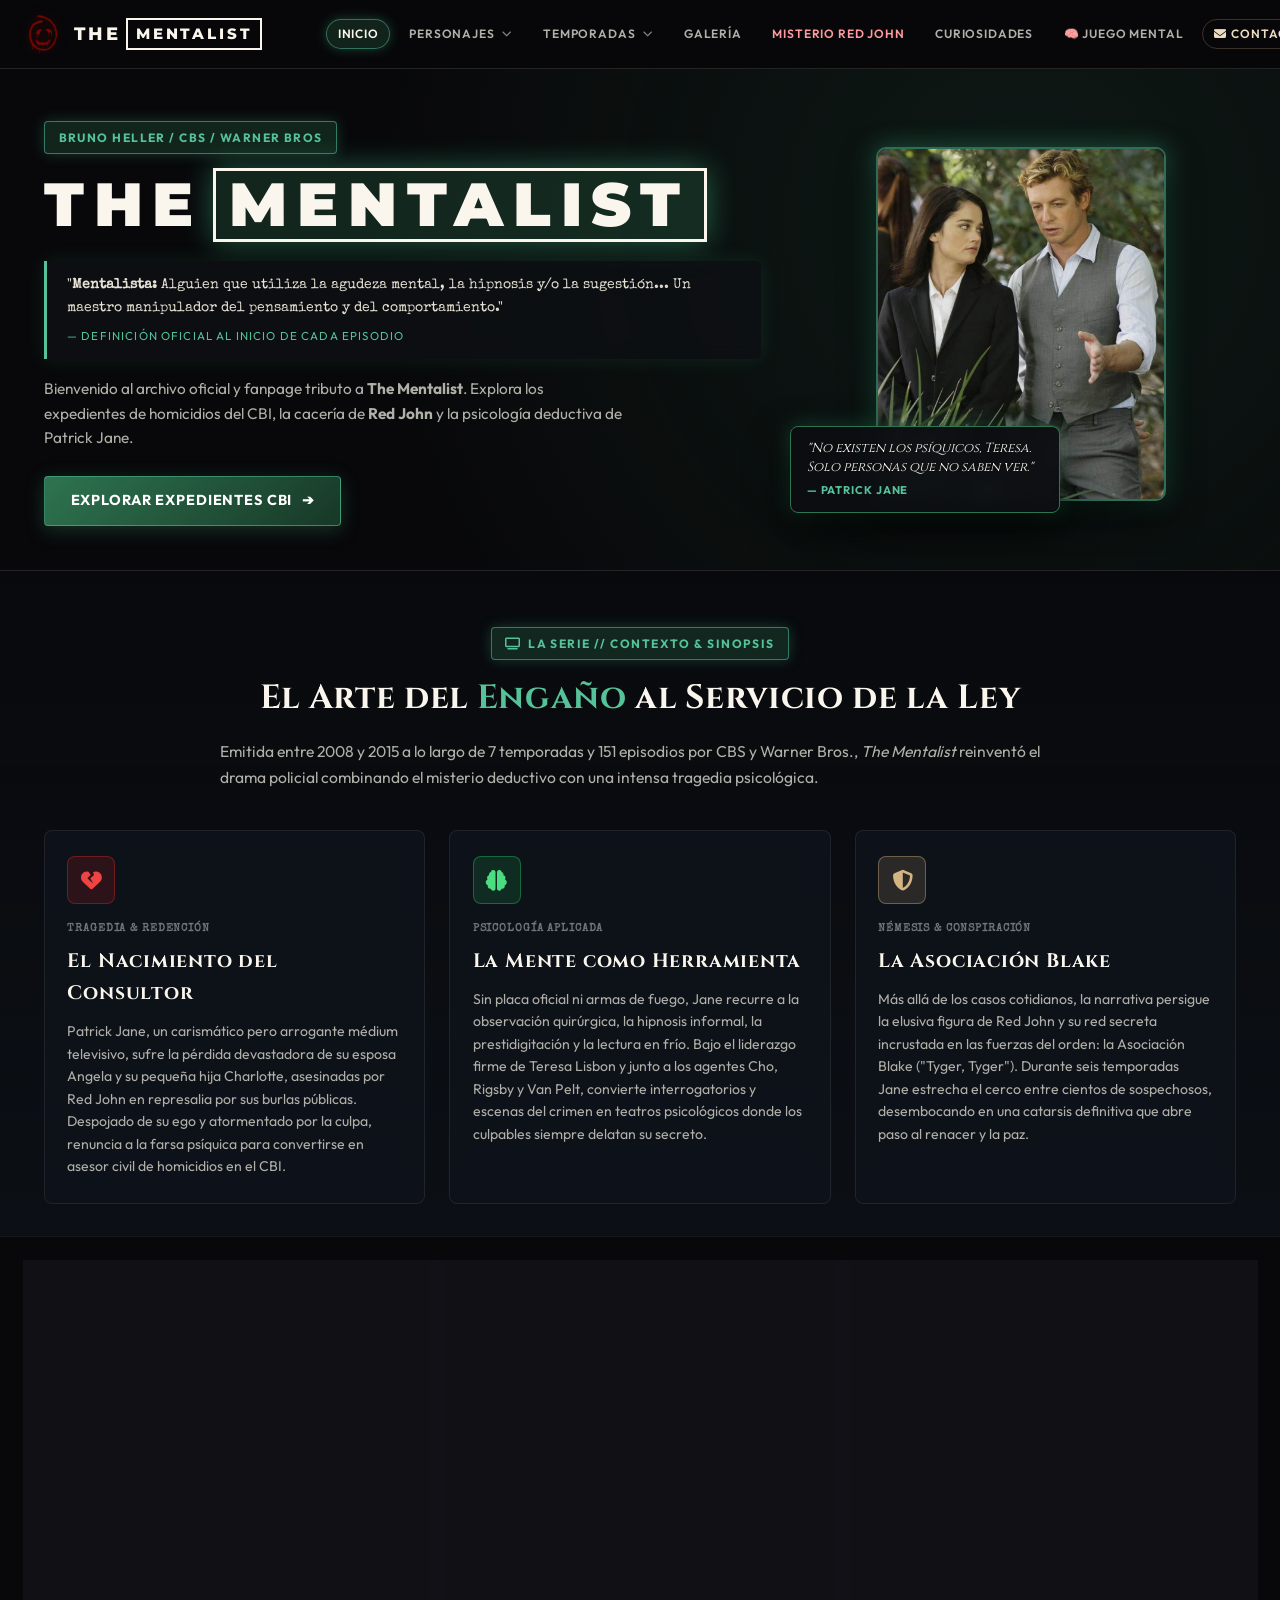
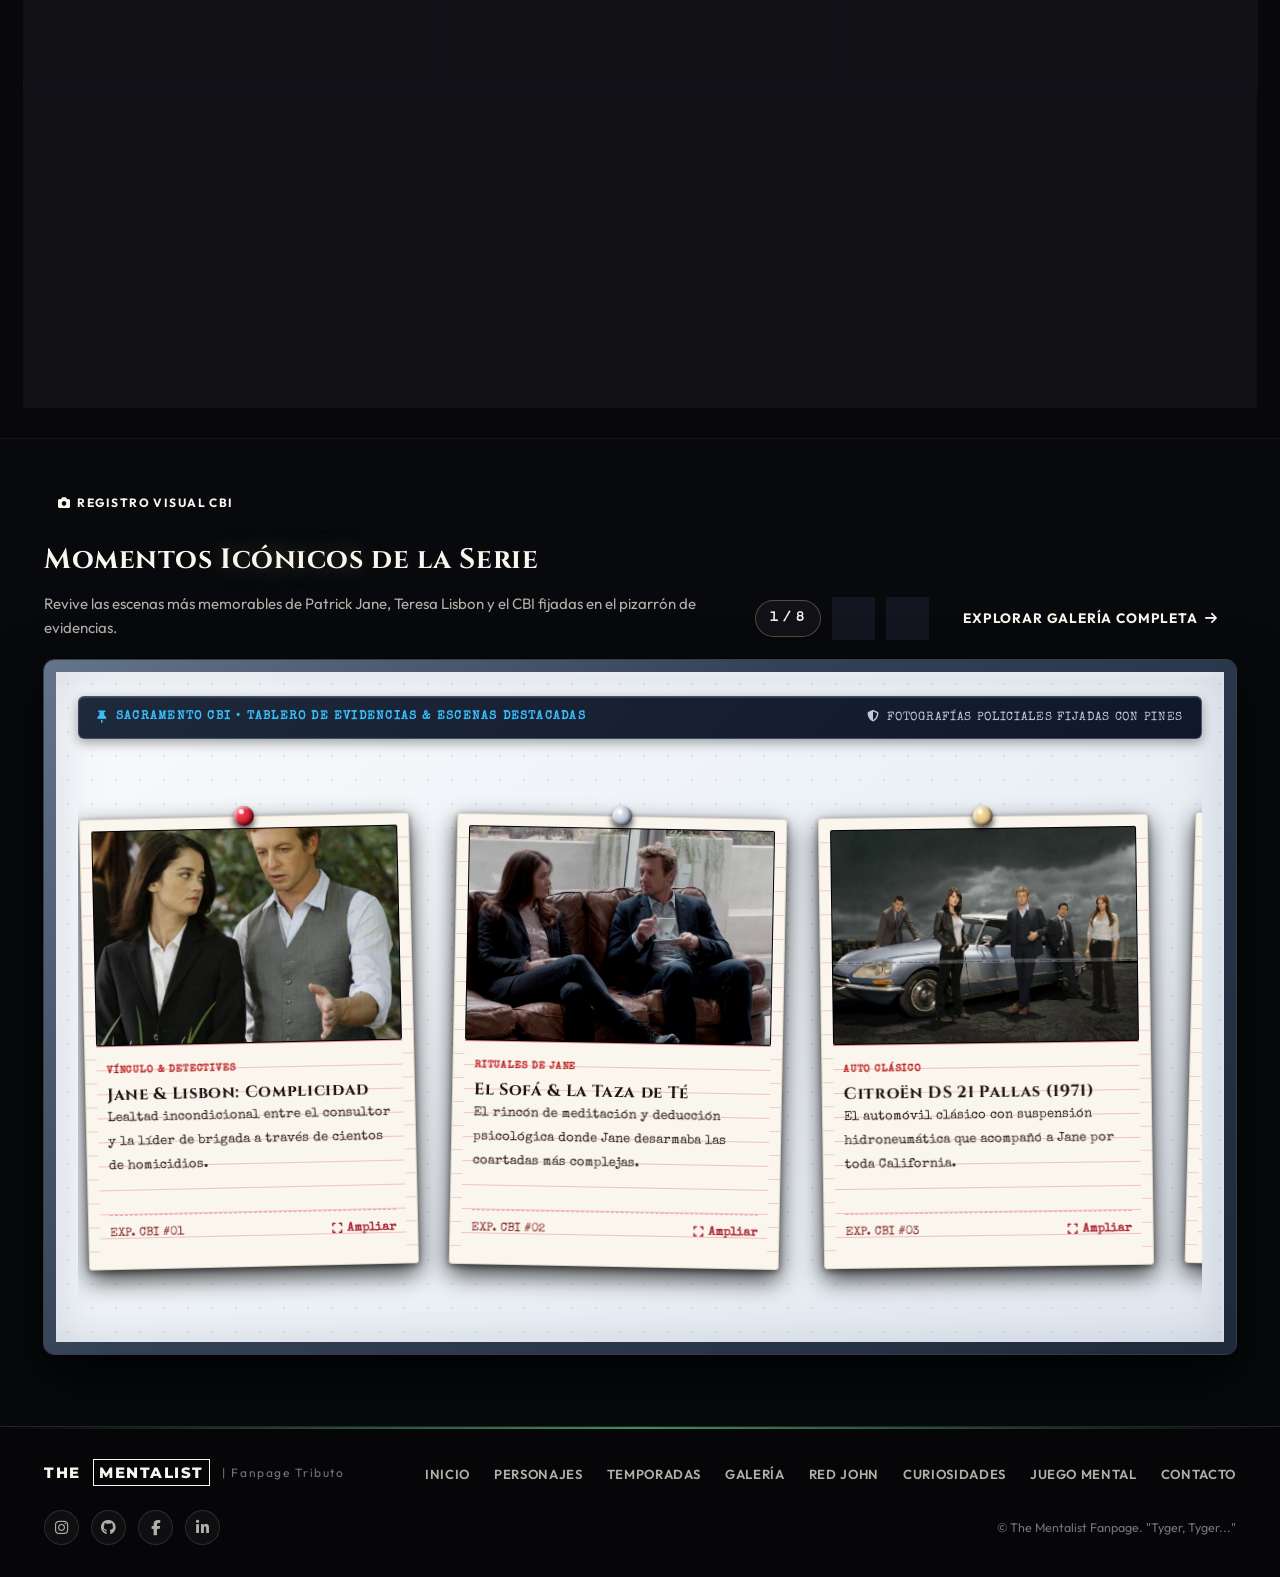
==== commit 581d527e: "modificacion en tablero temporadas y sospechosos y rediseño del home" ====
--- a/index.html
+++ b/index.html
@@ -21,7 +21,7 @@
     <div class="container nav-container">
       <a href="index.html" class="brand-logo" title="The Mentalist Fanpage">
         <div class="brand-icon">
-          <img src="img/Red-John-Smiley-Face.png" alt="Red John Smiley" class="brand-smiley-img">
+          <img src="img/Red-John-Smiley-Face.png" alt="Red John Smiley" class="brand-smiley-img" decoding="async">
           <div class="blood-drip-container">
             <span class="blood-drip drip-left"></span>
             <span class="blood-drip drip-right"></span>
@@ -55,7 +55,7 @@
               <div class="dropdown-featured-grid">
                 <a href="personajes.html?character=patrick-jane" class="dropdown-card-link" title="Abrir expediente de Patrick Jane">
                   <div class="dropdown-card-avatar">
-                    <img src="img/characters/patrick_jane.jpg" alt="Patrick Jane">
+                    <img src="img/characters/patrick_jane.jpg" alt="Patrick Jane" decoding="async">
                   </div>
                   <div class="dropdown-card-info">
                     <span class="dropdown-card-name">Patrick Jane</span>
@@ -65,7 +65,7 @@
                 </a>
                 <a href="personajes.html?character=teresa-lisbon" class="dropdown-card-link" title="Abrir expediente de Teresa Lisbon">
                   <div class="dropdown-card-avatar">
-                    <img src="img/characters/teresa_lisbon.jpg" alt="Teresa Lisbon">
+                    <img src="img/characters/teresa_lisbon.jpg" alt="Teresa Lisbon" decoding="async">
                   </div>
                   <div class="dropdown-card-info">
                     <span class="dropdown-card-name">Teresa Lisbon</span>
@@ -75,7 +75,7 @@
                 </a>
                 <a href="personajes.html?character=red-john" class="dropdown-card-link redjohn-card" title="Abrir expediente de Red John">
                   <div class="dropdown-card-avatar">
-                    <img src="img/characters/red_john.jpg" alt="Red John">
+                    <img src="img/characters/red_john.jpg" alt="Red John" decoding="async">
                   </div>
                   <div class="dropdown-card-info">
                     <span class="dropdown-card-name">Red John</span>
@@ -233,15 +233,8 @@
 
             <div class="hero-ctas">
               <a href="personajes.html" class="btn btn-green" id="btnExploreCharacters">
-                <span>Explorar Personajes</span>
+                <span>Explorar Expedientes CBI</span>
                 <span>➔</span>
-              </a>
-              <a href="red-john.html" class="btn btn-crimson" id="btnExploreRedJohn">
-                <span>Misterio Red John</span>
-                <span>👁</span>
-              </a>
-              <a href="temporadas.html" class="btn btn-outline" id="btnExploreSeasons">
-                <span>Guía de Temporadas</span>
               </a>
             </div>
           </div>
@@ -249,7 +242,7 @@
           <!-- Portada con Jane & Lisbon y Frase Emblemática -->
           <div class="hero-media">
             <div class="hero-poster-frame">
-              <img src="img/jane&lisbon.jpeg" alt="Patrick Jane y Teresa Lisbon" class="hero-poster-img">
+              <img src="img/jane&lisbon.jpeg" alt="Patrick Jane y Teresa Lisbon" class="hero-poster-img" decoding="async">
             </div>
 
             <div class="hero-floating-quote animate-float">
@@ -257,6 +250,59 @@
               <span>— Patrick Jane</span>
             </div>
           </div>
+        </div>
+      </div>
+    </section>
+
+    <!-- INTRODUCCIÓN GENERAL DE LA SERIE (DISTRIBUCIÓN EQUILIBRADA EN 3 PILARES) -->
+    <section class="series-overview-section" id="sinopsisSerie">
+      <div class="container">
+        <div class="overview-header-block">
+          <span class="badge badge-green"><i class="fa-solid fa-tv"></i> LA SERIE // CONTEXTO & SINOPSIS</span>
+          <h2 class="overview-main-title">
+            El Arte del <span class="text-green">Engaño</span> al Servicio de la Ley
+          </h2>
+          <p class="overview-subtitle">
+            Emitida entre 2008 y 2015 a lo largo de 7 temporadas y 151 episodios por CBS y Warner Bros., <em>The Mentalist</em> reinventó el drama policial combinando el misterio deductivo con una intensa tragedia psicológica.
+          </p>
+        </div>
+
+        <div class="overview-pillars-grid">
+          <!-- Pilar 1: Premisa y Tragedia -->
+          <article class="overview-pillar-card">
+            <div class="pillar-icon-wrap icon-crimson">
+              <i class="fa-solid fa-heart-crack"></i>
+            </div>
+            <span class="pillar-tag">TRAGEDIA & REDENCIÓN</span>
+            <h3 class="pillar-title">El Nacimiento del Consultor</h3>
+            <p class="pillar-desc">
+              Patrick Jane, un carismático pero arrogante médium televisivo, sufre la pérdida devastadora de su esposa Angela y su pequeña hija Charlotte, asesinadas por Red John en represalia por sus burlas públicas. Despojado de su ego y atormentado por la culpa, renuncia a la farsa psíquica para convertirse en asesor civil de homicidios en el CBI.
+            </p>
+          </article>
+
+          <!-- Pilar 2: Metodología y Psicología -->
+          <article class="overview-pillar-card">
+            <div class="pillar-icon-wrap icon-jade">
+              <i class="fa-solid fa-brain"></i>
+            </div>
+            <span class="pillar-tag">PSICOLOGÍA APLICADA</span>
+            <h3 class="pillar-title">La Mente como Herramienta</h3>
+            <p class="pillar-desc">
+              Sin placa oficial ni armas de fuego, Jane recurre a la observación quirúrgica, la hipnosis informal, la prestidigitación y la lectura en frío. Bajo el liderazgo firme de Teresa Lisbon y junto a los agentes Cho, Rigsby y Van Pelt, convierte interrogatorios y escenas del crimen en teatros psicológicos donde los culpables siempre delatan su secreto.
+            </p>
+          </article>
+
+          <!-- Pilar 3: La Cruzada y Blake -->
+          <article class="overview-pillar-card">
+            <div class="pillar-icon-wrap icon-gold">
+              <i class="fa-solid fa-shield-halved"></i>
+            </div>
+            <span class="pillar-tag">NÉMESIS & CONSPIRACIÓN</span>
+            <h3 class="pillar-title">La Asociación Blake</h3>
+            <p class="pillar-desc">
+              Más allá de los casos cotidianos, la narrativa persigue la elusiva figura de Red John y su red secreta incrustada en las fuerzas del orden: la Asociación Blake ("Tyger, Tyger"). Durante seis temporadas Jane estrecha el cerco entre cientos de sospechosos, desembocando en una catarsis definitiva que abre paso al renacer y la paz.
+            </p>
+          </article>
         </div>
       </div>
     </section>
@@ -330,7 +376,273 @@
 
       </div>
     </section>
+
+    <!-- SECCIÓN CARRUSEL DE MOMENTOS ICÓNICOS (GALERÍA EN HOME) -->
+    <section class="home-gallery-preview-section" id="momentosIconicos">
+      <div class="container">
+        <div class="gallery-header-row" style="margin-bottom: 1.25rem;">
+          <div class="gallery-title-col">
+            <span class="badge badge-gold"><i class="fa-solid fa-camera"></i> REGISTRO VISUAL CBI</span>
+            <h2 class="gallery-main-title" style="font-size: 1.75rem; margin-top: 0.45rem;">
+              Momentos <span class="text-gold">Icónicos</span> de la Serie
+            </h2>
+            <p class="gallery-subtitle">
+              Revive las escenas más memorables de Patrick Jane, Teresa Lisbon y el CBI fijadas en el pizarrón de evidencias.
+            </p>
+          </div>
+
+          <div style="display: flex; align-items: center; gap: 1rem; flex-wrap: wrap;">
+            <!-- Controles del Carrusel -->
+            <div class="gallery-controls">
+              <span class="gallery-counter-badge" id="galleryCounter">1 / 8</span>
+              <button type="button" class="gallery-nav-btn" id="galleryPrevBtn" aria-label="Momento anterior" title="Momento anterior">
+                <i class="fa-solid fa-chevron-left"></i>
+              </button>
+              <button type="button" class="gallery-nav-btn" id="galleryNextBtn" aria-label="Momento siguiente" title="Momento siguiente">
+                <i class="fa-solid fa-chevron-right"></i>
+              </button>
+            </div>
+            <!-- Botón de Acceso Directo a la Galería Completa -->
+            <a href="galeria.html" class="btn btn-gold" style="padding: 0.55rem 1.15rem; font-size: 0.85rem; font-weight: 700; display: inline-flex; align-items: center; gap: 0.45rem;">
+              <span>Explorar Galería Completa</span>
+              <i class="fa-solid fa-arrow-right"></i>
+            </a>
+          </div>
+        </div>
+
+        <!-- Pizarra de Evidencias (Whiteboard Estilo Policía/FBI) -->
+        <div class="gallery-cork-board hero-cork-board">
+          <div class="board-top-pin-bar">
+            <span class="cork-board-label"><i class="fa-solid fa-thumbtack"></i> SACRAMENTO CBI &bull; TABLERO DE EVIDENCIAS & ESCENAS DESTACADAS</span>
+            <span class="cork-board-note"><i class="fa-solid fa-shield-halved"></i> FOTOGRAFÍAS POLICIALES FIJADAS CON PINES</span>
+          </div>
+
+          <!-- Viewport y Carrusel Deslizable -->
+          <div class="gallery-carousel-viewport" id="galleryViewport" tabindex="0" role="region" aria-label="Carrusel de momentos icónicos">
+            <div class="gallery-carousel-track" id="galleryTrack">
+
+              <!-- Tarjeta 1: Patrick & Lisbon -->
+              <article class="gallery-card" tabindex="0" role="button" aria-label="Ver imagen: Jane & Lisbon en el CBI"
+                data-img="img/jane&lisbon.jpeg" data-title="Jane & Lisbon: Complicidad en el CBI"
+                data-tag="VÍNCULO & DETECTIVES" data-season="Temporadas 1 - 6"
+                data-desc="La inquebrantable relación de confianza, exasperación mutua y lealtad incondicional entre el consultor Patrick Jane y la jefa de brigada Teresa Lisbon en las oficinas de Sacramento.">
+                <div class="push-pin pin-crimson"></div>
+                <div class="gallery-card-img-wrap">
+                  <img src="img/jane&lisbon.jpeg" alt="Patrick Jane y Teresa Lisbon" class="gallery-card-img" loading="lazy" decoding="async">
+                  <div class="gallery-card-zoom-hint"><i class="fa-solid fa-magnifying-glass-plus"></i></div>
+                </div>
+                <div class="gallery-card-body">
+                  <div>
+                    <span class="polaroid-stamp-tag">VÍNCULO & DETECTIVES</span>
+                    <h3 class="gallery-card-title">Jane & Lisbon: Complicidad</h3>
+                    <p class="gallery-card-desc">Lealtad incondicional entre el consultor y la líder de brigada a través de cientos de homicidios.</p>
+                  </div>
+                  <div class="gallery-card-footer">
+                    <span>EXP. CBI #01</span>
+                    <span class="expand-callout"><i class="fa-solid fa-expand"></i> Ampliar</span>
+                  </div>
+                </div>
+              </article>
+
+              <!-- Tarjeta 2: Sofá y Té -->
+              <article class="gallery-card" tabindex="0" role="button" aria-label="Ver imagen: El Sofá Marrón y el Té"
+                data-img="img/sillon&tea.jpg" data-title="El Sofá de Cuero & La Taza de Té" data-tag="RITUALES DE JANE"
+                data-season="Santuario CBI & Austin FBI"
+                data-desc="El emblemático sofá de cuero marrón y la taza de porcelana fina donde Jane resolvía casos aparentemente imposibles mientras fingía dormir, leyendo a testigos y sospechosos.">
+                <div class="push-pin pin-silver"></div>
+                <div class="gallery-card-img-wrap">
+                  <img src="img/sillon&tea.jpg" alt="El Sofá Marrón y el Té de Patrick Jane" class="gallery-card-img" loading="lazy" decoding="async">
+                  <div class="gallery-card-zoom-hint"><i class="fa-solid fa-magnifying-glass-plus"></i></div>
+                </div>
+                <div class="gallery-card-body">
+                  <div>
+                    <span class="polaroid-stamp-tag">RITUALES DE JANE</span>
+                    <h3 class="gallery-card-title">El Sofá & La Taza de Té</h3>
+                    <p class="gallery-card-desc">El rincón de meditación y deducción psicológica donde Jane desarmaba las coartadas más complejas.</p>
+                  </div>
+                  <div class="gallery-card-footer">
+                    <span>EXP. CBI #02</span>
+                    <span class="expand-callout"><i class="fa-solid fa-expand"></i> Ampliar</span>
+                  </div>
+                </div>
+              </article>
+
+              <!-- Tarjeta 3: Citroën DS 21 -->
+              <article class="gallery-card" tabindex="0" role="button" aria-label="Ver imagen: El Citroën DS 21 Pallas"
+                data-img="img/citroenDS2.jpg" data-title="El Citroën DS 21 Pallas (1971)"
+                data-tag="ICONO AUTOMOVILÍSTICO" data-season="Vehículo Personal de Patrick Jane"
+                data-desc="El vehículo francés con suspensión hidroneumática de Patrick Jane. Un tributo personal del actor Simon Baker a la legendaria serie Columbo, convirtiéndose en sello estético de la serie.">
+                <div class="push-pin pin-gold"></div>
+                <div class="gallery-card-img-wrap">
+                  <img src="img/citroenDS2.jpg" alt="Citroën DS 21 Pallas de Patrick Jane" class="gallery-card-img" loading="lazy" decoding="async">
+                  <div class="gallery-card-zoom-hint"><i class="fa-solid fa-magnifying-glass-plus"></i></div>
+                </div>
+                <div class="gallery-card-body">
+                  <div>
+                    <span class="polaroid-stamp-tag">AUTO CLÁSICO</span>
+                    <h3 class="gallery-card-title">Citroën DS 21 Pallas (1971)</h3>
+                    <p class="gallery-card-desc">El automóvil clásico con suspensión hidroneumática que acompañó a Jane por toda California.</p>
+                  </div>
+                  <div class="gallery-card-footer">
+                    <span>EXP. CBI #03</span>
+                    <span class="expand-callout"><i class="fa-solid fa-expand"></i> Ampliar</span>
+                  </div>
+                </div>
+              </article>
+
+              <!-- Tarjeta 4: La Sonrisa de Red John -->
+              <article class="gallery-card" tabindex="0" role="button" aria-label="Ver imagen: La Sonrisa de Sangre"
+                data-img="img/linterna-smiley-web.jpg" data-title="La Primera Sonrisa en la Pared"
+                data-tag="FIRMA DE RED JOHN" data-season="Caso Piloto • S1E01"
+                data-desc="La siniestra carita sonriente trazada con la sangre de las víctimas en el sentido de las agujas del reloj con tres dedos de la mano derecha enguantada.">
+                <div class="push-pin pin-crimson"></div>
+                <div class="gallery-card-img-wrap">
+                  <img src="img/linterna-smiley-web.jpg" alt="La Sonrisa de Red John iluminada con linterna" class="gallery-card-img" loading="lazy" decoding="async">
+                  <div class="gallery-card-zoom-hint"><i class="fa-solid fa-magnifying-glass-plus"></i></div>
+                </div>
+                <div class="gallery-card-body">
+                  <div>
+                    <span class="polaroid-stamp-tag">FIRMA DE RED JOHN</span>
+                    <h3 class="gallery-card-title">La Sonrisa de Sangre</h3>
+                    <p class="gallery-card-desc">La marca macabra que dio inicio a una cacería obsesiva a lo largo de diez años de venganza.</p>
+                  </div>
+                  <div class="gallery-card-footer">
+                    <span>EXP. CBI #04</span>
+                    <span class="expand-callout"><i class="fa-solid fa-expand"></i> Ampliar</span>
+                  </div>
+                </div>
+              </article>
+
+              <!-- Tarjeta 5: Los Siete Sospechosos -->
+              <article class="gallery-card" tabindex="0" role="button" aria-label="Ver imagen: Los Siete Sospechosos"
+                data-img="img/sospechosos.jpg" data-title="La Lista de los Siete Sospechosos"
+                data-tag="PUNTO DE INFLEXIÓN" data-season="Temporada 5 • Episodio 22"
+                data-desc="Jane reduce la lista definitiva de sospechosos a siete hombres de su pasado. Segundos después, un video dejado por Lorelei Martins revela que Red John predijo exactamente los mismos nombres.">
+                <div class="push-pin pin-gold"></div>
+                <div class="gallery-card-img-wrap">
+                  <img src="img/sospechosos.jpg" alt="Los 7 Sospechosos de Red John" class="gallery-card-img" loading="lazy" decoding="async">
+                  <div class="gallery-card-zoom-hint"><i class="fa-solid fa-magnifying-glass-plus"></i></div>
+                </div>
+                <div class="gallery-card-body">
+                  <div>
+                    <span class="polaroid-stamp-tag">PUNTO DE INFLEXIÓN</span>
+                    <h3 class="gallery-card-title">Los Siete Sospechosos</h3>
+                    <p class="gallery-card-desc">El momento en que Patrick Jane y Red John coinciden matemáticamente en la lista final.</p>
+                  </div>
+                  <div class="gallery-card-footer">
+                    <span>EXP. CBI #05</span>
+                    <span class="expand-callout"><i class="fa-solid fa-expand"></i> Ampliar</span>
+                  </div>
+                </div>
+              </article>
+
+              <!-- Tarjeta 6: Tyger Tyger -->
+              <article class="gallery-card" tabindex="0" role="button" aria-label="Ver imagen: Tyger Tyger"
+                data-img="img/frases/tigertiger.jpg" data-title="Tyger, Tyger: La Conspiración Blake"
+                data-tag="ASOCIACIÓN BLAKE" data-season="Temporada 2 &bull; S2E23"
+                data-desc="Red John salva a Patrick Jane de unos imitadores y le susurra al oído los primeros versos del poema de William Blake, destapando una red criminal en las agencias de la ley.">
+                <div class="push-pin pin-crimson"></div>
+                <div class="gallery-card-img-wrap">
+                  <img src="img/frases/tigertiger.jpg" alt="Tyger Tyger poema de William Blake" class="gallery-card-img" loading="lazy" decoding="async">
+                  <div class="gallery-card-zoom-hint"><i class="fa-solid fa-magnifying-glass-plus"></i></div>
+                </div>
+                <div class="gallery-card-body">
+                  <div>
+                    <span class="polaroid-stamp-tag">ASOCIACIÓN BLAKE</span>
+                    <h3 class="gallery-card-title">Tyger, Tyger: Conspiración</h3>
+                    <p class="gallery-card-desc">El susurro poético que reveló la existencia del sindicato clandestino policial de Red John.</p>
+                  </div>
+                  <div class="gallery-card-footer">
+                    <span>EXP. CBI #06</span>
+                    <span class="expand-callout"><i class="fa-solid fa-expand"></i> Ampliar</span>
+                  </div>
+                </div>
+              </article>
+
+              <!-- Tarjeta 7: La Caída de Red John (T6) -->
+              <article class="gallery-card" tabindex="0" role="button" aria-label="Ver imagen: La Caída de Red John"
+                data-img="img/Seasons/S6.jpg" data-title="La Caída de Red John (6x08)" data-tag="CLÍMAX DEFINITIVO"
+                data-season="Temporada 6 • Episodio 8"
+                data-desc="Tras la explosión en Malibú y una persecución a través de un cementerio y un parque, Patrick Jane acorrala al sheriff Thomas McAllister y consuma su venganza.">
+                <div class="push-pin pin-silver"></div>
+                <div class="gallery-card-img-wrap">
+                  <img src="img/Seasons/S6.jpg" alt="Temporada 6: La Caída de Red John" class="gallery-card-img" loading="lazy" decoding="async">
+                  <div class="gallery-card-zoom-hint"><i class="fa-solid fa-magnifying-glass-plus"></i></div>
+                </div>
+                <div class="gallery-card-body">
+                  <div>
+                    <span class="polaroid-stamp-tag">CLÍMAX DEFINITIVO</span>
+                    <h3 class="gallery-card-title">La Caída de Red John</h3>
+                    <p class="gallery-card-desc">El cierre de una década de duelo y la muerte del sheriff Thomas McAllister a manos de Jane.</p>
+                  </div>
+                  <div class="gallery-card-footer">
+                    <span>EXP. CBI #07</span>
+                    <span class="expand-callout"><i class="fa-solid fa-expand"></i> Ampliar</span>
+                  </div>
+                </div>
+              </article>
+
+              <!-- Tarjeta 8: Un Nuevo Comienzo (T7) -->
+              <article class="gallery-card" tabindex="0" role="button" aria-label="Ver imagen: Un Nuevo Comienzo"
+                data-img="img/Seasons/S7.jpg" data-title="Redención & Un Nuevo Comienzo" data-tag="RENACIMIENTO & BODA"
+                data-season="Temporada 7 • Episodios Finales"
+                data-desc="Liberado del peso de la venganza, Patrick Jane se integra al FBI en Austin junto a Lisbon, culminando su historia en una emotiva boda frente al lago y la promesa de una nueva vida.">
+                <div class="push-pin pin-gold"></div>
+                <div class="gallery-card-img-wrap">
+                  <img src="img/Seasons/S7.jpg" alt="Temporada 7: Patrick Jane y Teresa Lisbon en el FBI" class="gallery-card-img" loading="lazy" decoding="async">
+                  <div class="gallery-card-zoom-hint"><i class="fa-solid fa-magnifying-glass-plus"></i></div>
+                </div>
+                <div class="gallery-card-body">
+                  <div>
+                    <span class="polaroid-stamp-tag">RENACIMIENTO & BODA</span>
+                    <h3 class="gallery-card-title">Redención & Nuevo Comienzo</h3>
+                    <p class="gallery-card-desc">La reconstrucción emocional de Jane en el FBI y el feliz enlace matrimonial junto a Lisbon.</p>
+                  </div>
+                  <div class="gallery-card-footer">
+                    <span>EXP. CBI #08</span>
+                    <span class="expand-callout"><i class="fa-solid fa-expand"></i> Ampliar</span>
+                  </div>
+                </div>
+              </article>
+
+            </div>
+          </div>
+        </div>
+      </div>
+    </section>
   </main>
+
+  <!-- MODAL LIGHTBOX PARA VISUALIZACIÓN A PANTALLA COMPLETA -->
+  <div class="gallery-lightbox-modal" id="galleryLightboxModal" role="dialog" aria-modal="true" aria-hidden="true">
+    <div class="lightbox-overlay" id="lightboxOverlay"></div>
+    <div class="lightbox-dialog">
+      <button type="button" class="lightbox-close-btn" id="lightboxCloseBtn" aria-label="Cerrar visor">
+        <i class="fa-solid fa-xmark"></i>
+      </button>
+      <button type="button" class="lightbox-nav-btn lightbox-prev-btn" id="lightboxPrevBtn" aria-label="Foto anterior">
+        <i class="fa-solid fa-chevron-left"></i>
+      </button>
+      <button type="button" class="lightbox-nav-btn lightbox-next-btn" id="lightboxNextBtn" aria-label="Foto siguiente">
+        <i class="fa-solid fa-chevron-right"></i>
+      </button>
+
+      <div class="lightbox-content-card">
+        <div class="lightbox-image-pane">
+          <img src="" alt="" id="lightboxImg" class="lightbox-img" decoding="async">
+        </div>
+        <div class="lightbox-details-pane">
+          <span class="badge badge-gold" id="lightboxTag">CATEGORÍA</span>
+          <span class="lightbox-season-tag" id="lightboxSeason">Temporadas 1 - 7</span>
+          <h2 class="lightbox-title" id="lightboxTitle">Título del Momento</h2>
+          <p class="lightbox-desc" id="lightboxDesc">Descripción narrativa de la escena.</p>
+          <div class="lightbox-footer">
+            <span class="lightbox-id-badge"><i class="fa-solid fa-folder-closed"></i> EXPEDIENTE VISUAL CBI</span>
+            <span class="lightbox-counter" id="lightboxCounter">1 / 8</span>
+          </div>
+        </div>
+      </div>
+    </div>
+  </div>
 
   <!-- FOOTER SIMPLIFICADO -->
   <footer class="site-footer">
@@ -354,16 +666,16 @@
       </ul>
 
       <div class="footer-social-links">
-        <a href="https://instagram.com" target="_blank" rel="noopener noreferrer" class="social-icon" aria-label="Instagram" title="Instagram">
+        <a href="https://www.instagram.com/lucass_cobanera/" target="_blank" rel="noopener noreferrer" class="social-icon" aria-label="Instagram" title="Instagram">
           <i class="fa-brands fa-instagram"></i>
         </a>
-        <a href="https://github.com" target="_blank" rel="noopener noreferrer" class="social-icon" aria-label="GitHub" title="GitHub">
+        <a href="https://github.com/LucasCobanera" target="_blank" rel="noopener noreferrer" class="social-icon" aria-label="GitHub" title="GitHub">
           <i class="fa-brands fa-github"></i>
         </a>
-        <a href="https://facebook.com" target="_blank" rel="noopener noreferrer" class="social-icon" aria-label="Facebook" title="Facebook">
+        <a href="https://www.facebook.com/lucas.cobanera.9" target="_blank" rel="noopener noreferrer" class="social-icon" aria-label="Facebook" title="Facebook">
           <i class="fa-brands fa-facebook-f"></i>
         </a>
-        <a href="https://linkedin.com" target="_blank" rel="noopener noreferrer" class="social-icon" aria-label="LinkedIn" title="LinkedIn">
+        <a href="https://linkedin.com/in/lucas-cobanera-alucen-5aa892219/" target="_blank" rel="noopener noreferrer" class="social-icon" aria-label="LinkedIn" title="LinkedIn">
           <i class="fa-brands fa-linkedin-in"></i>
         </a>
       </div>
@@ -374,8 +686,58 @@
     </div>
   </footer>
 
+  <!-- =====================================================================
+       VISOR DE IMÁGENES A PANTALLA COMPLETA (LIGHTBOX MODAL INTERACTIVO)
+       ===================================================================== -->
+  <div class="gallery-lightbox-modal" id="galleryLightbox" role="dialog" aria-modal="true" aria-hidden="true">
+    <div class="lightbox-backdrop" id="lightboxBackdrop" aria-label="Cerrar visor de imagen"></div>
+    <div class="lightbox-container" role="document">
+
+      <!-- Chincheta 3D superior idéntica a las notas del tablero -->
+      <div class="push-pin pin-crimson lightbox-push-pin" id="lightboxPushPin" title="Chincheta de sujeción"></div>
+
+      <!-- Cabecera del Lightbox estilo nota/ficha -->
+      <div class="lightbox-header">
+        <div class="lightbox-header-info">
+          <span class="lightbox-counter-badge" id="lightboxCounter">1 de 8</span>
+          <span class="lightbox-tag-badge" id="lightboxTag">MOMENTO ICÓNICO</span>
+        </div>
+        <button type="button" class="lightbox-close-btn" id="lightboxCloseBtn" aria-label="Cerrar visor (Esc)"
+          title="Cerrar visor (Esc)">
+          <i class="fa-solid fa-xmark"></i>
+        </button>
+      </div>
+
+      <!-- Escenario central con foto y flechas laterales -->
+      <div class="lightbox-stage">
+        <button type="button" class="lightbox-nav-btn prev" id="lightboxPrevBtn"
+          aria-label="Foto anterior (Flecha izquierda)" title="Foto anterior (←)">
+          <i class="fa-solid fa-chevron-left"></i>
+        </button>
+
+        <img src="img/jane&lisbon.jpeg" alt="Momento Icónico ampliado" class="lightbox-img" id="lightboxImg" decoding="async">
+
+        <button type="button" class="lightbox-nav-btn next" id="lightboxNextBtn"
+          aria-label="Siguiente foto (Flecha derecha)" title="Siguiente foto (→)">
+          <i class="fa-solid fa-chevron-right"></i>
+        </button>
+      </div>
+
+      <!-- Pie informativo de la escena -->
+      <div class="lightbox-caption-box">
+        <div class="lightbox-title-row">
+          <h3 class="lightbox-title" id="lightboxTitle">Título del Momento</h3>
+          <span class="lightbox-season" id="lightboxSeason">Temporada</span>
+        </div>
+        <p class="lightbox-desc" id="lightboxDesc">Descripción de la escena seleccionada.</p>
+      </div>
+
+    </div>
+  </div>
+
   <!-- Scripts -->
   <script src="js/main.js"></script>
+  <script src="js/gallery.js"></script>
 </body>
 
 </html>
--- a/css/components.css
+++ b/css/components.css
@@ -1532,551 +1532,6 @@
 }
 
 /* ==========================================================================
-   COMPONENTE GLOBAL: BOTÓN FLOTANTE & MODAL FORMULARIO OFICIAL CBI
-   Contacto, Recomendaciones y Envío de Mejores Momentos por Fans
-   ========================================================================== */
-
-/* 1. Botón Flotante con Sello Oficial CBI */
-.cbi-dispatch-btn {
-  position: fixed;
-  bottom: 24px;
-  right: 24px;
-  z-index: 990;
-  display: flex;
-  align-items: center;
-  gap: 0.65rem;
-  background: linear-gradient(135deg, #101015 0%, #171822 100%);
-  border: 1.5px solid rgba(85, 194, 153, 0.45);
-  border-radius: 30px;
-  padding: 0.6rem 1.15rem 0.6rem 0.85rem;
-  color: var(--cream-pure);
-  cursor: pointer;
-  box-shadow: 0 10px 30px rgba(0, 0, 0, 0.7), 0 0 18px rgba(46, 116, 80, 0.35);
-  transition: all 0.3s cubic-bezier(0.2, 1, 0.3, 1);
-  backdrop-filter: blur(10px);
-  -webkit-backdrop-filter: blur(10px);
-}
-
-.cbi-dispatch-btn:hover {
-  transform: translateY(-3px) scale(1.03);
-  border-color: var(--green-bright);
-  box-shadow: 0 14px 35px rgba(0, 0, 0, 0.85), 0 0 25px rgba(85, 194, 153, 0.55);
-}
-
-.dispatch-badge-icon {
-  width: 32px;
-  height: 32px;
-  border-radius: 50%;
-  background: radial-gradient(circle, rgba(85, 194, 153, 0.3) 0%, rgba(46, 116, 80, 0.8) 100%);
-  border: 1px solid var(--green-bright);
-  display: flex;
-  align-items: center;
-  justify-content: center;
-  font-size: 1.05rem;
-  box-shadow: 0 0 10px rgba(85, 194, 153, 0.4);
-  flex-shrink: 0;
-}
-
-.dispatch-btn-text {
-  display: flex;
-  flex-direction: column;
-  align-items: flex-start;
-  line-height: 1.15;
-}
-
-.dispatch-tag {
-  font-family: var(--font-typewriter);
-  font-size: 0.62rem;
-  font-weight: 700;
-  color: var(--green-bright);
-  letter-spacing: 0.1em;
-  text-transform: uppercase;
-}
-
-.dispatch-label {
-  font-family: var(--font-body);
-  font-size: 0.82rem;
-  font-weight: 700;
-  color: var(--cream-pure);
-}
-
-/* 2. Modal Oficial del CBI */
-body.cbi-modal-open {
-  overflow: hidden;
-}
-
-.cbi-modal-overlay {
-  position: fixed;
-  inset: 0;
-  z-index: 1060;
-  background: rgba(8, 8, 10, 0.85);
-  backdrop-filter: blur(12px);
-  -webkit-backdrop-filter: blur(12px);
-  display: flex;
-  align-items: center;
-  justify-content: center;
-  padding: 1.5rem;
-  opacity: 0;
-  pointer-events: none;
-  transition: opacity 0.3s ease;
-}
-
-.cbi-modal-overlay.active {
-  opacity: 1;
-  pointer-events: auto;
-}
-
-.cbi-modal {
-  box-sizing: border-box;
-  width: 100%;
-  max-width: 620px;
-  max-height: 90vh;
-  overflow-y: auto;
-  overflow-x: hidden;
-  background: #111116;
-  border: 1px solid rgba(85, 194, 153, 0.35);
-  border-radius: 14px;
-  box-shadow: 0 25px 60px rgba(0, 0, 0, 0.9), 0 0 30px rgba(46, 116, 80, 0.25);
-  transform: scale(0.94);
-  transition: transform 0.35s cubic-bezier(0.16, 1, 0.3, 1);
-  position: relative;
-  display: flex;
-  flex-direction: column;
-}
-
-.cbi-modal-overlay.active .cbi-modal {
-  transform: scale(1);
-}
-
-/* Cabecera del Expediente */
-.cbi-modal-header {
-  padding: 1.25rem 1.75rem;
-  background: rgba(18, 18, 26, 0.95);
-  border-bottom: 1px solid rgba(250, 246, 238, 0.12);
-  display: flex;
-  align-items: center;
-  justify-content: space-between;
-}
-
-.cbi-header-left {
-  display: flex;
-  align-items: center;
-  gap: 0.75rem;
-}
-
-.cbi-header-seal {
-  width: 38px;
-  height: 38px;
-  border-radius: 50%;
-  border: 1.5px dashed var(--green-bright);
-  display: flex;
-  align-items: center;
-  justify-content: center;
-  font-size: 1.25rem;
-  background: rgba(46, 116, 80, 0.15);
-}
-
-.cbi-header-titles {
-  display: flex;
-  flex-direction: column;
-}
-
-.cbi-agency-sub {
-  font-family: var(--font-typewriter);
-  font-size: 0.65rem;
-  font-weight: 700;
-  letter-spacing: 0.14em;
-  color: var(--green-bright);
-  text-transform: uppercase;
-}
-
-.cbi-modal-title {
-  font-family: var(--font-display);
-  font-size: 1.2rem;
-  font-weight: 700;
-  color: var(--cream-pure);
-}
-
-.cbi-modal-close {
-  background: rgba(255, 255, 255, 0.06);
-  border: 1px solid rgba(250, 246, 238, 0.15);
-  color: var(--cream-muted);
-  width: 32px;
-  height: 32px;
-  border-radius: 50%;
-  display: flex;
-  align-items: center;
-  justify-content: center;
-  cursor: pointer;
-  font-size: 1.2rem;
-  transition: all var(--transition-fast);
-}
-
-.cbi-modal-close:hover {
-  background: #800817;
-  border-color: #c1121f;
-  color: #fff;
-  transform: rotate(90deg);
-}
-
-/* Eslogan temático de Patrick Jane */
-.cbi-slogan-box {
-  padding: 1.15rem 1.75rem;
-  background: rgba(26, 26, 36, 0.5);
-  border-bottom: 1px solid rgba(250, 246, 238, 0.08);
-  border-left: 4px solid var(--green-bright);
-}
-
-.cbi-slogan-text {
-  font-family: var(--font-display);
-  font-size: 0.95rem;
-  color: var(--cream-pure);
-  font-style: italic;
-  line-height: 1.5;
-}
-
-/* Selector de Tipo de Envío (Switch Pills) */
-.cbi-type-switch {
-  display: flex;
-  padding: 1.15rem 1.75rem 0.25rem 1.75rem;
-  gap: 0.75rem;
-}
-
-.cbi-switch-btn {
-  flex: 1;
-  display: flex;
-  align-items: center;
-  justify-content: center;
-  gap: 0.5rem;
-  padding: 0.75rem 1rem;
-  background: rgba(255, 255, 255, 0.04);
-  border: 1px solid rgba(250, 246, 238, 0.12);
-  border-radius: 8px;
-  color: var(--text-secondary);
-  font-family: var(--font-body);
-  font-size: 0.88rem;
-  font-weight: 700;
-  cursor: pointer;
-  transition: all var(--transition-fast);
-}
-
-.cbi-switch-btn:hover {
-  background: rgba(255, 255, 255, 0.08);
-  color: var(--cream-pure);
-}
-
-.cbi-switch-btn.active {
-  background: rgba(46, 116, 80, 0.25);
-  border-color: var(--green-bright);
-  color: var(--cream-pure);
-  box-shadow: 0 0 15px rgba(67, 197, 142, 0.25);
-}
-
-/* Formulario */
-.cbi-form-body {
-  padding: 1.25rem 1.75rem 1.75rem 1.75rem;
-}
-
-.cbi-form {
-  display: flex;
-  flex-direction: column;
-  gap: 1.15rem;
-}
-
-.cbi-field-group {
-  box-sizing: border-box;
-  display: flex;
-  flex-direction: column;
-  gap: 0.4rem;
-  width: 100%;
-  min-width: 0;
-}
-
-.cbi-field-group.flex-1 {
-  flex: 1;
-}
-
-.cbi-field-group.flex-1-4 {
-  flex: 1.4;
-}
-
-.cbi-field-row {
-  box-sizing: border-box;
-  display: flex;
-  gap: 1rem;
-  width: 100%;
-  min-width: 0;
-}
-
-@media (max-width: 768px) {
-  .cbi-field-row {
-    flex-direction: column;
-  }
-}
-
-.cbi-field-label {
-  font-family: var(--font-body);
-  font-size: 0.78rem;
-  font-weight: 700;
-  color: var(--cream-muted);
-  letter-spacing: 0.05em;
-  text-transform: uppercase;
-  text-align: left;
-}
-
-.cbi-field-label .required {
-  color: #ff6b7b;
-}
-
-.cbi-input {
-  box-sizing: border-box;
-  width: 100%;
-  max-width: 100%;
-  background: rgba(22, 22, 30, 0.85);
-  border: 1px solid rgba(250, 246, 238, 0.15);
-  border-radius: 6px;
-  padding: 0.75rem 1rem;
-  color: var(--cream-pure);
-  font-family: var(--font-body);
-  font-size: 0.95rem;
-  outline: none;
-  transition: all var(--transition-fast);
-}
-
-.cbi-input:focus {
-  border-color: var(--green-bright);
-  background: rgba(28, 28, 40, 0.95);
-  box-shadow: 0 0 12px rgba(85, 194, 153, 0.3);
-}
-
-.cbi-input::placeholder {
-  color: var(--text-muted);
-  font-style: italic;
-  font-size: 0.86rem;
-}
-
-.cbi-select {
-  cursor: pointer;
-  appearance: auto;
-}
-
-.cbi-select option {
-  background: #111116;
-  color: #faf6ee;
-}
-
-.cbi-textarea {
-  resize: vertical;
-  min-height: 95px;
-  line-height: 1.5;
-}
-
-.cbi-char-counter {
-  font-family: var(--font-typewriter);
-  font-size: 0.72rem;
-  color: var(--text-muted);
-  text-align: right;
-  margin-top: 0.2rem;
-}
-
-/* Botón Sello de Tinta Oficial */
-.cbi-submit-btn {
-  box-sizing: border-box;
-  display: flex;
-  align-items: center;
-  justify-content: center;
-  gap: 0.65rem;
-  width: 100%;
-  max-width: 100%;
-  background: linear-gradient(135deg, var(--green-forest) 0%, #1b4b32 100%);
-  border: 1.5px solid var(--green-bright);
-  border-radius: 6px;
-  padding: 0.9rem 1.5rem;
-  color: var(--cream-pure);
-  font-family: var(--font-display);
-  font-size: 0.95rem;
-  font-weight: 700;
-  letter-spacing: 0.08em;
-  text-transform: uppercase;
-  cursor: pointer;
-  box-shadow: 0 4px 18px rgba(46, 116, 80, 0.35);
-  transition: all var(--transition-fast);
-}
-
-.cbi-submit-btn:hover {
-  background: linear-gradient(135deg, #388a5f 0%, #226141 100%);
-  box-shadow: 0 6px 24px rgba(85, 194, 153, 0.5);
-  transform: translateY(-2px);
-}
-
-.cbi-submit-btn:active {
-  transform: translateY(1px);
-}
-
-.cbi-submit-btn.success {
-  background: #174e30;
-  border-color: #55c299;
-}
-
-.cbi-alert {
-  display: none;
-  font-family: var(--font-body);
-  font-size: 0.88rem;
-  padding: 0.75rem 1rem;
-  border-radius: 6px;
-  line-height: 1.4;
-  margin-top: 0.5rem;
-}
-
-.cbi-alert.show {
-  display: block;
-  animation: fadeInAlert 0.3s ease;
-}
-
-@keyframes fadeInAlert {
-  from {
-    opacity: 0;
-    transform: translateY(-4px);
-  }
-
-  to {
-    opacity: 1;
-    transform: translateY(0);
-  }
-}
-
-.cbi-alert.alert-success {
-  background: rgba(46, 116, 80, 0.25);
-  border: 1px solid var(--green-bright);
-  color: #6ee7b7;
-}
-
-.cbi-alert.alert-error {
-  background: rgba(128, 8, 23, 0.3);
-  border: 1px solid #ff4757;
-  color: #ff999f;
-}
-
-/* ==========================================================================
-   ADAPTABILIDAD MÓVIL: DESPACHO Y FORMULARIO CBI
-   ========================================================================== */
-@media (max-width: 768px) {
-  .cbi-modal-overlay {
-    padding: 0.5rem !important;
-  }
-
-  .cbi-modal {
-    width: 100% !important;
-    max-width: 100% !important;
-    max-height: 94vh !important;
-    margin: auto !important;
-    border-radius: 10px !important;
-    overflow-x: hidden !important;
-  }
-
-  .cbi-modal-header {
-    padding: 0.85rem 1rem !important;
-    gap: 0.5rem !important;
-  }
-
-  .cbi-header-left {
-    min-width: 0 !important;
-    flex: 1 !important;
-  }
-
-  .cbi-header-titles {
-    min-width: 0 !important;
-  }
-
-  .cbi-agency-sub {
-    font-size: 0.6rem !important;
-    letter-spacing: 0.08em !important;
-    white-space: nowrap !important;
-    overflow: hidden !important;
-    text-overflow: ellipsis !important;
-  }
-
-  .cbi-modal-title {
-    font-size: 1.05rem !important;
-  }
-
-  .cbi-modal-close {
-    flex-shrink: 0 !important;
-  }
-
-  .cbi-slogan-box {
-    padding: 0.75rem 1rem !important;
-  }
-
-  .cbi-slogan-text {
-    font-size: 0.82rem !important;
-    line-height: 1.45 !important;
-    text-align: left !important;
-  }
-
-  .cbi-type-switch {
-    flex-direction: column !important;
-    padding: 0.75rem 1rem 0.25rem !important;
-    gap: 0.5rem !important;
-  }
-
-  .cbi-switch-btn {
-    width: 100% !important;
-    padding: 0.65rem 0.85rem !important;
-    font-size: 0.82rem !important;
-    justify-content: flex-start !important;
-  }
-
-  .cbi-form-body {
-    padding: 0.85rem 1rem 1.25rem !important;
-  }
-
-  .cbi-field-row {
-    flex-direction: column !important;
-    gap: 0.85rem !important;
-  }
-
-  .cbi-field-group {
-    width: 100% !important;
-    flex: none !important;
-  }
-
-  .cbi-input {
-    width: 100% !important;
-    box-sizing: border-box !important;
-    font-size: 0.9rem !important;
-    padding: 0.65rem 0.85rem !important;
-  }
-
-  .cbi-submit-btn {
-    padding: 0.8rem 1rem !important;
-    font-size: 0.88rem !important;
-  }
-
-  /* Botón Flotante CBI en Móvil */
-  .cbi-dispatch-btn {
-    bottom: 14px !important;
-    right: 14px !important;
-    padding: 0.45rem 0.85rem 0.45rem 0.55rem !important;
-    border-radius: 24px !important;
-  }
-
-  .dispatch-badge-icon {
-    width: 28px !important;
-    height: 28px !important;
-    font-size: 0.9rem !important;
-  }
-
-  .dispatch-tag {
-    font-size: 0.58rem !important;
-  }
-
-  .dispatch-label {
-    font-size: 0.75rem !important;
-  }
-}
-
-/* ==========================================================================
    SECCIÓN DE MEJORES MOMENTOS EN TEMPORADAS (temporadas.html)
    ========================================================================== */
 .fan-moments-section {
--- a/css/pages.css
+++ b/css/pages.css
@@ -1622,22 +1622,48 @@
 /* --------------------------------------------------------------------------
    TEMPORADAS (temporadas.html)
    -------------------------------------------------------------------------- */
+/* Barra fija de navegación de temporadas al desplazarse */
+.seasons-sticky-bar-wrap {
+  position: sticky;
+  top: 68px;
+  z-index: 140;
+  width: 100%;
+  background: rgba(10, 12, 16, 0.90);
+  backdrop-filter: blur(14px);
+  -webkit-backdrop-filter: blur(14px);
+  border-bottom: 1px solid rgba(255, 255, 255, 0.09);
+  box-shadow: 0 4px 20px rgba(0, 0, 0, 0.5);
+  padding: 0.75rem 1rem;
+  transition: background 0.3s ease, border-color 0.3s ease, box-shadow 0.3s ease, padding 0.3s ease;
+}
+
+.seasons-sticky-bar-wrap.is-stuck {
+  background: rgba(8, 10, 14, 0.97);
+  border-bottom-color: rgba(46, 125, 50, 0.5);
+  box-shadow: 0 10px 30px rgba(0, 0, 0, 0.88), 0 0 16px rgba(46, 125, 50, 0.2);
+  padding: 0.55rem 1rem;
+}
+
+.seasons-sticky-bar-container {
+  display: flex;
+  justify-content: center;
+  align-items: center;
+}
+
 .seasons-controls {
   display: flex;
   justify-content: center;
   align-items: center;
   flex-wrap: wrap;
-  gap: 1rem;
+  gap: 0.85rem;
   width: 100%;
   max-width: 1050px;
-  background: rgba(14, 18, 24, 0.88);
-  backdrop-filter: blur(12px);
-  -webkit-backdrop-filter: blur(12px);
-  border: 1px solid rgba(255, 255, 255, 0.12);
+  background: transparent;
+  border: none;
   border-radius: 8px;
-  padding: 0.85rem 1.5rem;
-  margin: 0.5rem auto 0;
-  box-shadow: 0 10px 30px rgba(0, 0, 0, 0.75), 0 0 20px rgba(0, 0, 0, 0.5);
+  padding: 0;
+  margin: 0 auto;
+  box-shadow: none;
 }
 
 .seasons-nav-pills {
@@ -2300,11 +2326,59 @@
   background: rgba(128, 8, 23, 0.15);
   border: 1px solid var(--border-crimson);
   border-radius: 4px;
-  padding: 2.5rem;
+  padding: 2rem 2.5rem 2.5rem;
   text-align: center;
   position: relative;
   box-shadow: 0 0 40px rgba(128, 8, 23, 0.35);
   backdrop-filter: blur(10px);
+}
+
+.poem-header-row {
+  display: flex;
+  align-items: center;
+  justify-content: space-between;
+  flex-wrap: wrap;
+  gap: 0.75rem;
+  margin-bottom: 1.25rem;
+}
+
+.btn-poem-translate {
+  display: inline-flex;
+  align-items: center;
+  gap: 0.45rem;
+  font-family: var(--font-typewriter, monospace);
+  font-size: 0.78rem;
+  font-weight: 700;
+  text-transform: uppercase;
+  letter-spacing: 0.06em;
+  color: #ffb3b8;
+  background: rgba(128, 8, 23, 0.4);
+  border: 1px solid rgba(220, 20, 60, 0.45);
+  border-radius: 4px;
+  padding: 0.35rem 0.8rem;
+  cursor: pointer;
+  transition: all 0.25s ease;
+}
+
+.btn-poem-translate:hover {
+  background: rgba(220, 20, 60, 0.7);
+  color: #ffffff;
+  border-color: #ff4b60;
+  box-shadow: 0 0 12px rgba(220, 20, 60, 0.5);
+  transform: translateY(-1px);
+}
+
+.poem-text-content {
+  transition: opacity 0.3s ease, transform 0.3s ease;
+}
+
+.poem-text-content.fade-enter {
+  animation: poemFadeIn 0.35s ease forwards;
+}
+
+@keyframes poemFadeIn {
+  from { opacity: 0; transform: translateY(4px); }
+  to { opacity: 1; transform: translateY(0); }
 }
 
 .poem-box p {
@@ -2313,6 +2387,7 @@
   line-height: 1.9;
   color: #ffe6e8;
   letter-spacing: 0.05em;
+  margin: 0 0 0.5rem 0;
 }
 
 .poem-box cite {
@@ -2422,6 +2497,87 @@
   border-color: var(--crimson-bright);
   color: #fff;
   box-shadow: 0 4px 15px rgba(220, 20, 60, 0.35);
+}
+
+/* Controles de Zoom del Tablero de Evidencias */
+.board-zoom-controls {
+  display: inline-flex;
+  align-items: center;
+  gap: 0.35rem;
+  background: rgba(18, 20, 26, 0.9);
+  border: 1px solid rgba(220, 20, 60, 0.3);
+  border-radius: 30px;
+  padding: 0.28rem 0.65rem;
+  box-shadow: 0 4px 12px rgba(0, 0, 0, 0.4);
+}
+
+.zoom-controls-label {
+  font-size: 0.78rem;
+  font-weight: 700;
+  color: var(--cream-muted);
+  text-transform: uppercase;
+  letter-spacing: 0.05em;
+  margin-right: 0.2rem;
+  display: inline-flex;
+  align-items: center;
+  gap: 0.35rem;
+}
+
+.board-zoom-btn {
+  width: 28px;
+  height: 28px;
+  border-radius: 50%;
+  border: 1px solid rgba(255, 255, 255, 0.15);
+  background: rgba(40, 20, 25, 0.85);
+  color: var(--cream-pure);
+  font-size: 0.75rem;
+  display: inline-flex;
+  align-items: center;
+  justify-content: center;
+  cursor: pointer;
+  transition: all 0.2s ease;
+}
+
+.board-zoom-btn:hover:not(:disabled) {
+  background: var(--crimson-bright);
+  border-color: #ff6b7d;
+  color: #ffffff;
+  transform: scale(1.08);
+  box-shadow: 0 0 8px rgba(220, 20, 60, 0.6);
+}
+
+.board-zoom-btn:disabled {
+  opacity: 0.35;
+  cursor: not-allowed;
+  transform: none;
+}
+
+.board-zoom-badge {
+  font-family: var(--font-typewriter, monospace);
+  font-size: 0.78rem;
+  font-weight: 700;
+  color: #ffb3b8;
+  min-width: 44px;
+  text-align: center;
+  padding: 0.1rem 0.3rem;
+  background: rgba(10, 10, 14, 0.6);
+  border-radius: 4px;
+  border: 1px solid rgba(220, 20, 60, 0.2);
+  cursor: pointer;
+  user-select: none;
+}
+
+.board-zoom-badge:hover {
+  border-color: var(--crimson-bright);
+  color: #ffffff;
+}
+
+.board-zoom-btn.btn-zoom-reset {
+  width: auto;
+  border-radius: 14px;
+  padding: 0 0.55rem;
+  font-size: 0.72rem;
+  gap: 0.25rem;
 }
 
 /* Botón para restablecer la disposición del tablero interactivo */
@@ -2458,7 +2614,6 @@
 }
 
 /* Leyenda interactiva */
-/* Leyenda interactiva */
 .board-interaction-legend {
   text-align: center;
   font-size: 0.82rem;
@@ -2666,15 +2821,53 @@
 .note-theme-amber .shelf-note-cta { color: #874600; }
 
 /* ==========================================================================
-   CONTENEDOR DEL TABLERO DE CORCHO (PANORÁMICO COMPACTO)
+   CONTENEDOR DEL TABLERO DE CORCHO (PANORÁMICO COMPACTO) CON ZOOM
    ========================================================================== */
+.evidence-board-zoom-wrapper {
+  width: 100%;
+  overflow-x: auto;
+  overflow-y: hidden;
+  padding: 0.5rem 0 1.5rem;
+  scrollbar-width: thin;
+  scrollbar-color: var(--crimson-bright) rgba(20, 20, 30, 0.6);
+  -webkit-overflow-scrolling: touch;
+}
+
+.evidence-board-zoom-wrapper::-webkit-scrollbar {
+  height: 8px;
+}
+
+.evidence-board-zoom-wrapper::-webkit-scrollbar-track {
+  background: rgba(20, 20, 30, 0.6);
+  border-radius: 4px;
+}
+
+.evidence-board-zoom-wrapper::-webkit-scrollbar-thumb {
+  background: var(--crimson-bright);
+  border-radius: 4px;
+}
+
+.evidence-board-scaler {
+  transition: width 0.25s cubic-bezier(0.2, 0, 0, 1), height 0.25s cubic-bezier(0.2, 0, 0, 1);
+  display: block;
+  transform-origin: top left;
+}
+
 .evidence-cork-board {
   position: relative;
-  background: radial-gradient(ellipse at 50% 35%, #2a1b14 0%, #170e0a 75%, #0d0705 100%);
-  border: 10px solid #1a110a;
-  border-radius: 10px;
+  transform-origin: top left;
+  transition: transform 0.25s cubic-bezier(0.2, 0, 0, 1);
+  /* Pizarrón magnético de investigación policial (FBI / CBI dry-erase board) */
+  background:
+    radial-gradient(circle at 12px 12px, rgba(148, 163, 184, 0.25) 1.5px, transparent 1.5px),
+    linear-gradient(135deg, #f8fafc 0%, #edf2f7 50%, #e2e8f0 100%);
+  background-size: 24px 24px, 100% 100%;
+  border: 12px solid #334155;
+  border-image: linear-gradient(135deg, #64748b 0%, #334155 40%, #1e293b 100%) 12;
+  border-radius: 8px;
   box-shadow:
-    inset 0 0 50px rgba(0, 0, 0, 0.92),
+    inset 0 0 45px rgba(100, 116, 139, 0.25),
+    inset 0 3px 6px rgba(255, 255, 255, 0.9),
     0 25px 60px rgba(0, 0, 0, 0.85);
   padding: 2.5rem 1.6rem 2.8rem;
   overflow: hidden;
@@ -2696,17 +2889,19 @@
 
 .board-threads-layer path {
   fill: none;
-  stroke: #df1b34;
-  stroke-width: 2.2px;
+  stroke: #c81e32;
+  stroke-width: 2.4px;
   stroke-linecap: round;
-  opacity: 0.65;
+  opacity: 0.78;
+  filter: drop-shadow(0 2px 3px rgba(0, 0, 0, 0.35));
   transition: opacity 0.2s ease, stroke-width 0.2s ease, stroke 0.2s ease;
 }
 
 .board-threads-layer path.thread-highlighted {
   opacity: 1 !important;
-  stroke-width: 3.6px !important;
-  stroke: #ff2a44 !important;
+  stroke-width: 3.8px !important;
+  stroke: #dc2626 !important;
+  filter: drop-shadow(0 3px 6px rgba(220, 38, 38, 0.5)) !important;
 }
 
 .board-threads-layer path.thread-dimmed {
@@ -2754,20 +2949,20 @@
 .board-pins-grid {
   display: grid;
   grid-template-columns: repeat(auto-fit, minmax(210px, 1fr));
-  gap: 2rem 1.5rem;
+  gap: 2rem 1.6rem;
   position: relative;
   z-index: 3;
   align-items: center;
   justify-items: center;
-  max-width: 900px;
+  max-width: 920px;
   margin: 0 auto;
 }
 
 @media (min-width: 880px) {
   .board-pins-grid {
     grid-template-columns: repeat(3, 1fr);
-    max-width: 760px;
-    gap: 1.6rem 1.3rem;
+    max-width: 820px;
+    gap: 1.8rem 1.5rem;
   }
 
   /* Centra a Gale Bertram en la 3ª fila debajo de Red John */
@@ -2780,7 +2975,7 @@
 .board-pin-card {
   position: relative;
   width: 100%;
-  max-width: 185px;
+  max-width: 200px;
   margin: 0 auto;
   transition: transform 0.25s cubic-bezier(0.2, 0, 0, 1), box-shadow 0.25s ease, filter 0.25s ease, opacity 0.25s ease;
   will-change: transform;
@@ -2843,40 +3038,51 @@
   box-shadow: 0 0 25px rgba(220, 20, 60, 0.65), 0 12px 30px rgba(0, 0, 0, 0.9);
 }
 
-/* Fotografía Polaroid Vintage (Compacta, uniforme y sin deformaciones) */
+/* Ficha de Sospechoso con Renglones Rojos y Fotografía Ampliada */
 .polaroid-frame {
-  background: #f7f4ed;
-  padding: 7px 7px 7px;
-  border-radius: 2px;
+  background-color: #fbf9f4;
+  /* Papel de libreta policial con renglones rojos */
+  background-image: repeating-linear-gradient(
+    to bottom,
+    transparent 0px,
+    transparent 23px,
+    rgba(220, 38, 38, 0.22) 23px,
+    rgba(220, 38, 38, 0.22) 24px
+  );
+  background-size: 100% 24px;
+  background-position: 0 0;
+  padding: 8px 8px 10px;
+  border: 1px solid #d4cdc3;
+  border-radius: 4px;
   box-shadow:
-    0 8px 20px rgba(0, 0, 0, 0.65),
-    0 1px 3px rgba(0, 0, 0, 0.4);
+    0 10px 24px rgba(0, 0, 0, 0.25),
+    0 2px 6px rgba(0, 0, 0, 0.18);
   color: #1a1a1a;
   width: 100%;
-  max-width: 185px;
-  height: 206px; /* Altura fija uniforme para todo el tablero */
+  max-width: 200px;
+  height: 260px; /* Altura uniforme y equilibrada */
   box-sizing: border-box;
   display: flex;
   flex-direction: column;
   justify-content: space-between;
   margin: 0 auto;
   text-align: center;
-  transition: box-shadow 0.25s ease;
-}
-
-/* Contenedor de Imagen de Polaroid */
+  transition: box-shadow 0.25s ease, border-color 0.25s ease;
+}
+
+/* Contenedor de Imagen de Sospechoso (Ampliado y Prominente) */
 .polaroid-img-wrap {
   position: relative;
-  width: 82px;
-  height: 90px;
+  width: 100%;
+  height: 125px; /* Foto visible y de mayor tamaño */
   margin: 0 auto;
-  background: #111;
+  background: #0f172a;
   overflow: hidden;
-  border: 1px solid rgba(0, 0, 0, 0.18);
+  border: 1px solid rgba(0, 0, 0, 0.25);
   display: flex;
   align-items: center;
   justify-content: center;
-  border-radius: 2px;
+  border-radius: 3px;
 }
 
 .polaroid-img {
@@ -2886,12 +3092,12 @@
   object-position: center top;
   margin: 0 auto;
   display: block;
-  filter: contrast(1.05) brightness(0.95);
+  filter: contrast(1.05) brightness(0.96);
   transition: transform 0.35s ease;
 }
 
 .board-pin-card:hover .polaroid-img {
-  transform: scale(1.06);
+  transform: scale(1.05);
 }
 
 .pin-badge-status {
@@ -2913,64 +3119,77 @@
 
 .polaroid-name {
   font-family: var(--font-display, serif);
-  font-size: 0.94rem;
-  color: #111827;
-  font-weight: 700;
-  margin: 0 0 0.1rem 0;
+  font-size: 0.96rem;
+  color: #0f172a;
+  font-weight: 800;
+  margin: 0 0 0.15rem 0;
   text-align: center;
   letter-spacing: 0.02em;
+  line-height: 1.2;
 }
 
 .polaroid-role {
   font-family: var(--font-typewriter, monospace);
-  font-size: 0.62rem;
-  color: #8b1122;
+  font-size: 0.65rem;
+  color: #991b1b;
   font-weight: 700;
   text-transform: uppercase;
   letter-spacing: 0.04em;
   margin: 0;
   text-align: center;
-}
-
-/* Botón indicador para abrir expediente clasificado */
+  line-height: 1.25;
+}
+
+/* Botón estilizado para abrir expediente clasificado */
 .card-expand-hint {
-  display: inline-flex;
+  display: flex;
   align-items: center;
   justify-content: center;
-  gap: 0.4rem;
-  font-size: 0.60rem;
+  gap: 0.45rem;
+  font-size: 0.68rem;
   font-family: var(--font-typewriter, monospace);
-  color: #8b2535;
+  color: #ffffff;
+  background: #991b1b;
+  border: 1px solid #7f1d1d;
+  border-radius: 4px;
   font-weight: 700;
-  margin-top: 0.2rem;
-  padding-top: 0.2rem;
-  border-top: 1px dashed rgba(0, 0, 0, 0.15);
+  margin-top: 0.35rem;
+  padding: 0.38rem 0.5rem;
   text-transform: uppercase;
-  letter-spacing: 0.04em;
-  transition: color 0.2s ease, gap 0.2s ease;
+  letter-spacing: 0.05em;
+  box-shadow: 0 2px 5px rgba(0, 0, 0, 0.25);
+  transition: all 0.2s ease;
   user-select: none;
   cursor: pointer;
   width: 100%;
+  box-sizing: border-box;
 }
 
 .board-pin-card:hover .card-expand-hint {
-  color: var(--crimson-bright);
-  gap: 0.6rem;
+  background: #b91c1c;
+  box-shadow: 0 4px 10px rgba(185, 28, 28, 0.4);
+  gap: 0.65rem;
+  transform: translateY(-1px);
 }
 
 .card-expand-hint i {
-  font-size: 0.60rem;
+  font-size: 0.65rem;
+  transition: transform 0.2s ease;
+}
+
+.board-pin-card:hover .card-expand-hint i {
+  transform: translateX(3px);
 }
 
 /* ==========================================================================
    NODO CENTRAL COMBINADO: RED JOHN + COMISARIO MCALLISTER
-   Tamaño 100% idéntico y fijo en ambos estados (Sin salto de tamaño)
+   Tamaño 100% idéntico y fijo en ambos estados (260px)
    ========================================================================== */
 .board-center-master-card {
   position: relative;
   width: 100%;
-  max-width: 185px;
-  height: 206px; /* Altura estricta idéntica a las demás tarjetas */
+  max-width: 200px;
+  height: 260px; /* Altura estricta idéntica a las demás tarjetas */
   margin: 0 auto;
   z-index: 8;
   cursor: pointer;
@@ -2981,7 +3200,7 @@
   background: linear-gradient(150deg, #240c12 0%, #15060a 100%);
   border: 2px solid var(--crimson-bright);
   border-radius: 4px;
-  padding: 0.7rem 0.65rem 0.65rem;
+  padding: 0.9rem 0.75rem 0.8rem;
   text-align: center;
   box-shadow:
     0 12px 32px rgba(0, 0, 0, 0.88),
@@ -2991,8 +3210,8 @@
   align-items: center;
   justify-content: space-between;
   width: 100%;
-  max-width: 185px;
-  height: 206px; /* Misma altura exacta */
+  max-width: 200px;
+  height: 260px; /* Misma altura exacta */
   box-sizing: border-box;
   transition: opacity 0.35s cubic-bezier(0.2, 0.8, 0.2, 1), transform 0.35s cubic-bezier(0.2, 0.8, 0.2, 1);
   opacity: 1;
@@ -3008,8 +3227,8 @@
 /* Estado 2: Identidad Revelada de Thomas McAllister */
 .board-master-revealed {
   width: 100%;
-  max-width: 185px;
-  height: 206px; /* Misma altura exacta */
+  max-width: 200px;
+  height: 260px; /* Misma altura exacta */
   box-sizing: border-box;
   margin: 0 auto;
   transition: opacity 0.35s cubic-bezier(0.2, 0.8, 0.2, 1), transform 0.35s cubic-bezier(0.2, 0.8, 0.2, 1);
@@ -3023,15 +3242,25 @@
 }
 
 .polaroid-master-frame {
-  background: #fef1f2;
+  background-color: #fff1f2;
+  background-image: repeating-linear-gradient(
+    to bottom,
+    transparent 0px,
+    transparent 23px,
+    rgba(220, 38, 38, 0.25) 23px,
+    rgba(220, 38, 38, 0.25) 24px
+  );
+  background-size: 100% 24px;
+  background-position: 0 0;
   border: 2px solid var(--crimson-bright);
-  height: 206px; /* Misma altura exacta */
+  height: 260px; /* Misma altura exacta */
   width: 100%;
+  max-width: 200px;
   box-sizing: border-box;
   display: flex;
   flex-direction: column;
   justify-content: space-between;
-  padding: 7px 7px 6px;
+  padding: 8px 8px 10px;
   margin: 0 auto;
 }
 
@@ -4615,17 +4844,21 @@
    ========================================================================== */
 .gallery-cork-board {
   position: relative;
+  /* Pizarrón magnético de evidencias estilo FBI / CBI Sacramento */
   background:
-    radial-gradient(ellipse at 50% 35%, #2e1e16 0%, #1c110b 70%, #0d0705 100%);
-  border: 12px solid #1f140c;
-  border-radius: 12px;
+    radial-gradient(circle at 12px 12px, rgba(148, 163, 184, 0.25) 1.5px, transparent 1.5px),
+    linear-gradient(135deg, #f8fafc 0%, #edf2f7 50%, #e2e8f0 100%);
+  background-size: 24px 24px, 100% 100%;
+  border: 12px solid #334155;
+  border-image: linear-gradient(135deg, #64748b 0%, #334155 40%, #1e293b 100%) 12;
+  border-radius: 10px;
   box-shadow:
-    inset 0 0 70px rgba(0, 0, 0, 0.95),
-    inset 0 0 25px rgba(0, 0, 0, 0.85),
+    inset 0 0 45px rgba(100, 116, 139, 0.25),
+    inset 0 3px 6px rgba(255, 255, 255, 0.9),
     0 25px 60px rgba(0, 0, 0, 0.85);
   padding: 1.5rem 1.4rem 2.2rem;
   overflow: visible;
-  outline: 1px solid rgba(212, 180, 131, 0.25);
+  outline: 1px solid rgba(148, 163, 184, 0.35);
   margin-top: 1rem;
 }
 
@@ -4637,27 +4870,28 @@
   gap: 0.75rem;
   padding: 0.65rem 1.1rem;
   margin-bottom: 1.8rem;
-  background: rgba(14, 10, 7, 0.85);
-  border: 1px solid rgba(212, 180, 131, 0.2);
+  background: linear-gradient(135deg, #1e293b 0%, #0f172a 100%);
+  border: 1px solid rgba(148, 163, 184, 0.35);
   border-radius: 6px;
-  box-shadow: inset 0 2px 8px rgba(0, 0, 0, 0.7);
+  box-shadow: 0 4px 12px rgba(0, 0, 0, 0.35), inset 0 1px 1px rgba(255, 255, 255, 0.15);
 }
 
 .cork-board-label {
   font-family: var(--font-typewriter, monospace);
   font-size: 0.76rem;
-  color: var(--gold-bright);
+  color: #38bdf8;
   letter-spacing: 0.1em;
   text-transform: uppercase;
   display: inline-flex;
   align-items: center;
   gap: 0.55rem;
+  font-weight: 700;
 }
 
 .cork-board-note {
   font-family: var(--font-typewriter, monospace);
   font-size: 0.72rem;
-  color: rgba(247, 244, 237, 0.65);
+  color: rgba(226, 232, 240, 0.85);
   letter-spacing: 0.06em;
   text-transform: uppercase;
   display: inline-flex;
@@ -4673,13 +4907,21 @@
 /* Viewport deslizable del carrusel */
 .gallery-carousel-viewport {
   overflow-x: auto;
-  overflow-y: visible;
-  scroll-snap-type: x mandatory;
+  overflow-y: hidden;
+  scroll-snap-type: x proximity;
   -webkit-overflow-scrolling: touch;
+  scroll-behavior: smooth;
   scrollbar-width: thin;
   scrollbar-color: rgba(212, 180, 131, 0.35) rgba(12, 14, 18, 0.5);
   padding: 1.8rem 0.5rem 2rem;
   margin: 0;
+  contain: layout;
+  will-change: scroll-position;
+  cursor: grab;
+}
+
+.gallery-carousel-viewport:active {
+  cursor: grabbing;
 }
 
 .gallery-carousel-viewport::-webkit-scrollbar {
@@ -4726,8 +4968,8 @@
   border: 1px solid #dcd5c7;
   border-radius: 3px;
   box-shadow:
-    0 12px 28px rgba(0, 0, 0, 0.78),
-    0 2px 6px rgba(0, 0, 0, 0.5);
+    0 10px 24px rgba(0, 0, 0, 0.75),
+    0 2px 6px rgba(0, 0, 0, 0.45);
   padding: 11px 11px 13px;
   box-sizing: border-box;
   display: flex;
@@ -4735,8 +4977,10 @@
   cursor: pointer;
   user-select: none;
   overflow: visible !important; /* Para que el pin sobresalga arriba */
-  transition: transform 0.28s cubic-bezier(0.16, 1, 0.3, 1), box-shadow 0.28s ease, border-color 0.28s ease;
+  transition: transform 0.22s cubic-bezier(0.16, 1, 0.3, 1), box-shadow 0.22s ease, border-color 0.22s ease;
   margin-top: 12px;
+  will-change: transform;
+  transform: translateZ(0);
 }
 
 /* Dimensiones en carrusel */
@@ -4848,8 +5092,8 @@
 
 .gallery-card:hover .gallery-card-img,
 .gallery-card:hover .gallery-grid-img {
-  transform: scale(1.07);
-  filter: contrast(1.08) brightness(1.02);
+  transform: none !important; /* Sin zoom en la foto interior según pedido del usuario */
+  filter: contrast(1.06) brightness(1.0);
 }
 
 /* Etiqueta / Sello en la fotografía */
@@ -4912,14 +5156,15 @@
     to bottom,
     transparent 0px,
     transparent 23px,
-    rgba(215, 35, 55, 0.24) 23px,
-    rgba(215, 35, 55, 0.24) 24px
+    rgba(215, 35, 55, 0.25) 23px,
+    rgba(215, 35, 55, 0.25) 24px
   ) !important;
-  background-position: 0 4px !important;
+  background-size: 100% 24px !important;
+  background-position: 0 0 !important;
   border: none !important;
   border-top: 1px solid rgba(215, 35, 55, 0.35) !important;
   border-radius: 0 0 2px 2px;
-  padding: 0.85rem 0.55rem 0.35rem !important;
+  padding: 12px 10px 10px !important;
   display: flex;
   flex-direction: column;
   flex-grow: 1;
@@ -4928,15 +5173,16 @@
 
 /* Sello de tinta roja/marrón estilo comisaría */
 .polaroid-stamp-tag {
-  display: inline-block;
+  display: block;
   font-family: var(--font-typewriter, monospace);
   font-size: 0.65rem;
   font-weight: 800;
   color: #b91c1c;
   letter-spacing: 0.08em;
   text-transform: uppercase;
-  margin-bottom: 0.25rem;
-  line-height: 1.2;
+  margin: 0 !important;
+  line-height: 24px !important;
+  height: 24px;
 }
 
 .gallery-card-title,
@@ -4946,7 +5192,7 @@
   font-weight: 700 !important;
   font-size: 1.02rem !important;
   line-height: 24px !important;
-  margin: 0 0 0.3rem 0;
+  margin: 0 !important;
 }
 
 .gallery-grid-title {
@@ -4962,13 +5208,13 @@
   font-family: var(--font-typewriter, monospace) !important;
   font-size: 0.82rem !important;
   line-height: 24px !important;
-  margin: 0;
+  margin: 0 !important;
 }
 
 .gallery-card-footer,
 .gallery-grid-meta {
-  margin-top: 0.65rem;
-  padding-top: 0.45rem;
+  margin-top: 12px;
+  padding-top: 6px;
   border-top: 1px dashed rgba(215, 35, 55, 0.4) !important;
   color: #7f1d1d !important;
   font-family: var(--font-typewriter, monospace) !important;
@@ -4976,7 +5222,7 @@
   display: flex;
   justify-content: space-between;
   align-items: center;
-  line-height: 20px;
+  line-height: 24px !important;
 }
 
 .gallery-card-footer .expand-callout,
@@ -5421,4 +5667,127 @@
     font-size: 0.82rem;
     line-height: 24px;
   }
+}
+
+/* ==========================================================================
+   SECCIÓN RESUMEN / INTRODUCCIÓN GENERAL (Home index.html)
+   ========================================================================== */
+.series-overview-section {
+  padding: 3.5rem 0 2rem;
+  background: linear-gradient(180deg, rgba(8, 10, 14, 0.6) 0%, rgba(12, 16, 22, 0.9) 100%);
+  border-bottom: 1px solid rgba(255, 255, 255, 0.06);
+}
+
+.overview-header-block {
+  text-align: center;
+  max-width: 840px;
+  margin: 0 auto 2.4rem;
+}
+
+.overview-main-title {
+  font-family: var(--font-display, serif);
+  font-size: 2.1rem;
+  color: var(--cream-pure);
+  margin: 0.65rem 0 0.85rem;
+  letter-spacing: 0.02em;
+}
+
+.overview-subtitle {
+  color: var(--text-secondary);
+  font-size: 0.98rem;
+  line-height: 1.65;
+  margin: 0;
+}
+
+.overview-pillars-grid {
+  display: grid;
+  grid-template-columns: repeat(3, 1fr);
+  gap: 1.5rem;
+}
+
+@media (max-width: 900px) {
+  .overview-pillars-grid {
+    grid-template-columns: 1fr;
+    gap: 1.25rem;
+  }
+}
+
+.overview-pillar-card {
+  background: rgba(15, 20, 28, 0.75);
+  border: 1px solid rgba(255, 255, 255, 0.08);
+  border-radius: 8px;
+  padding: 1.6rem 1.4rem;
+  display: flex;
+  flex-direction: column;
+  backdrop-filter: blur(10px);
+  -webkit-backdrop-filter: blur(10px);
+  transition: transform 0.25s ease, border-color 0.25s ease, box-shadow 0.25s ease;
+}
+
+.overview-pillar-card:hover {
+  transform: translateY(-4px);
+  border-color: rgba(85, 194, 153, 0.35);
+  box-shadow: 0 12px 28px rgba(0, 0, 0, 0.6);
+}
+
+.pillar-icon-wrap {
+  width: 48px;
+  height: 48px;
+  border-radius: 8px;
+  display: flex;
+  align-items: center;
+  justify-content: center;
+  font-size: 1.3rem;
+  margin-bottom: 1rem;
+}
+
+.pillar-icon-wrap.icon-crimson {
+  background: rgba(220, 38, 38, 0.15);
+  border: 1px solid rgba(220, 38, 38, 0.4);
+  color: #ef4444;
+}
+
+.pillar-icon-wrap.icon-jade {
+  background: rgba(34, 197, 94, 0.15);
+  border: 1px solid rgba(34, 197, 94, 0.4);
+  color: #4ade80;
+}
+
+.pillar-icon-wrap.icon-gold {
+  background: rgba(212, 180, 131, 0.15);
+  border: 1px solid rgba(212, 180, 131, 0.4);
+  color: #d4b483;
+}
+
+.pillar-tag {
+  font-family: var(--font-typewriter, monospace);
+  font-size: 0.68rem;
+  font-weight: 700;
+  letter-spacing: 0.08em;
+  color: var(--text-muted);
+  text-transform: uppercase;
+  margin-bottom: 0.45rem;
+}
+
+.pillar-title {
+  font-family: var(--font-display, serif);
+  font-size: 1.22rem;
+  color: var(--cream-pure);
+  margin: 0 0 0.65rem;
+}
+
+.pillar-desc {
+  font-size: 0.88rem;
+  color: var(--text-secondary);
+  line-height: 1.6;
+  margin: 0;
+}
+
+/* ==========================================================================
+   SECCIÓN PREVISUALIZACIÓN DE GALERÍA EN HOME
+   ========================================================================== */
+.home-gallery-preview-section {
+  padding: 3rem 0 4.5rem;
+  background: rgba(8, 10, 14, 0.85);
+  border-top: 1px solid rgba(255, 255, 255, 0.06);
 }
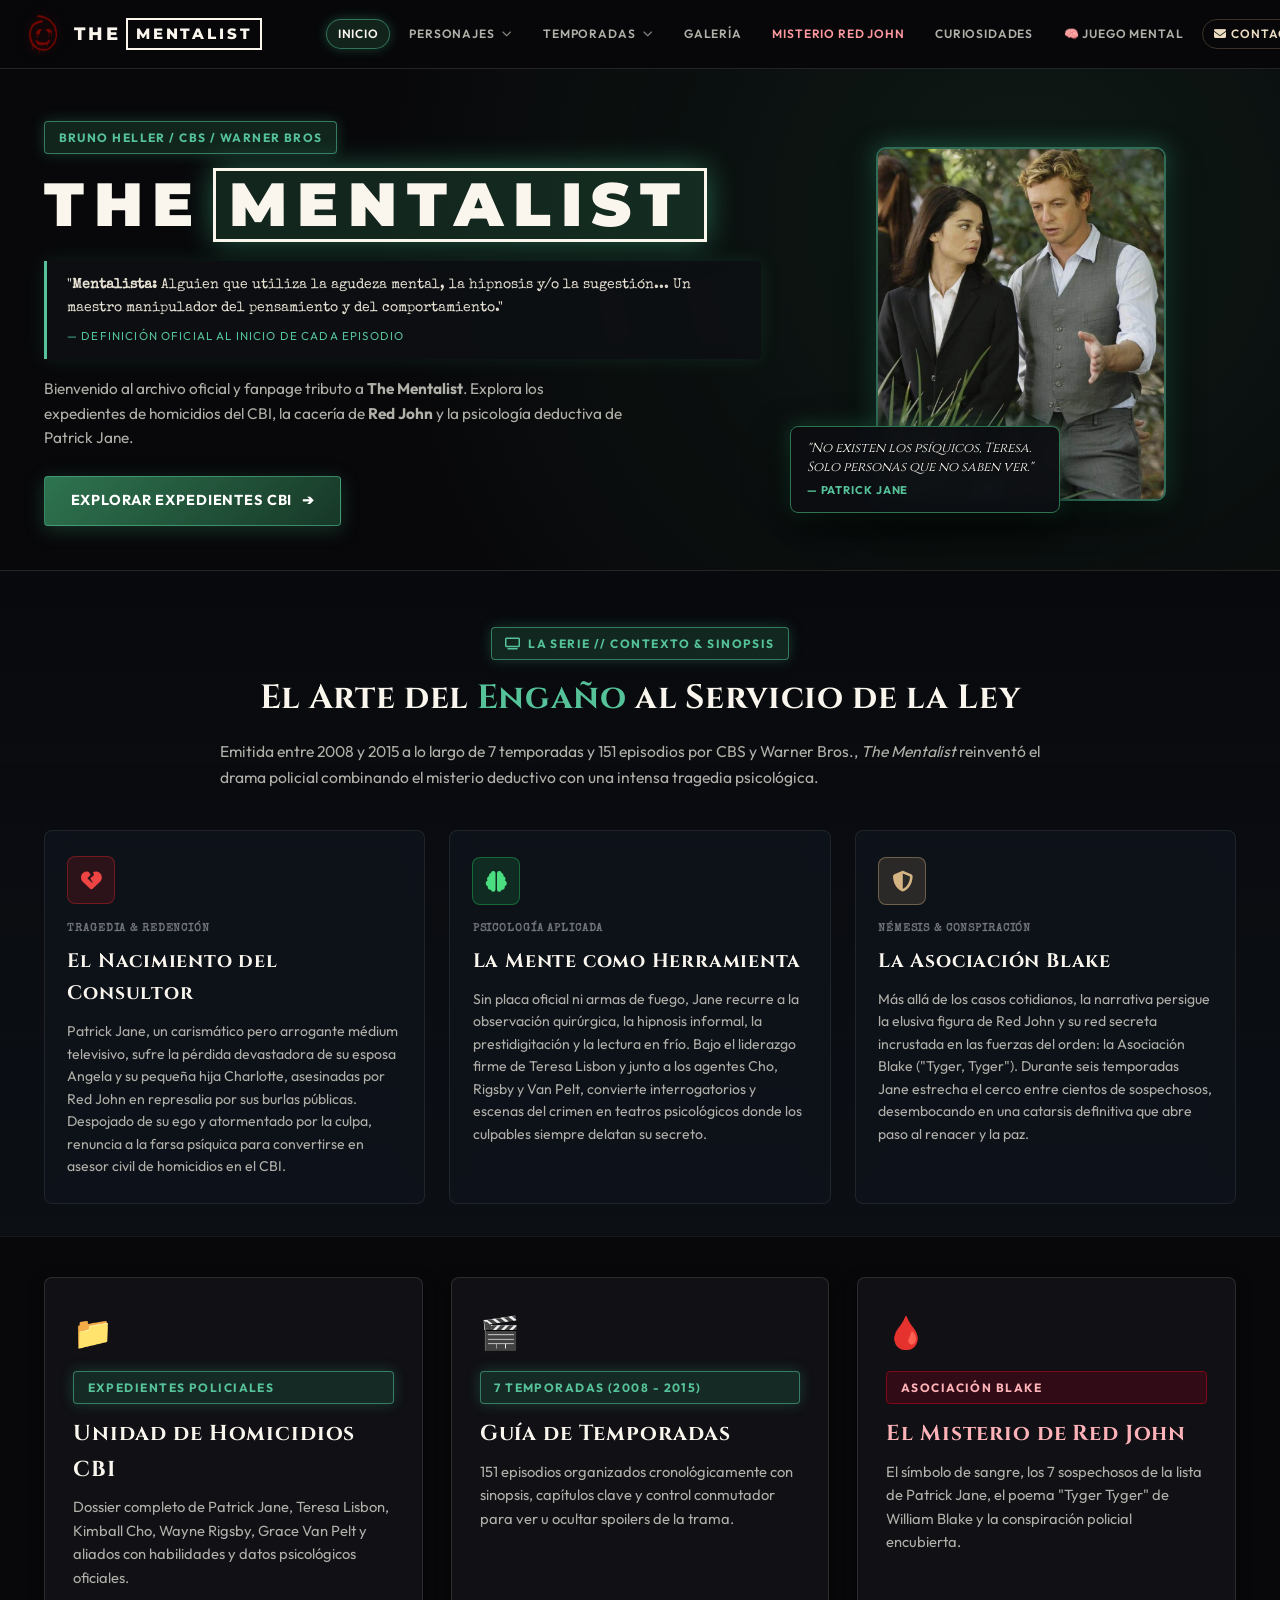
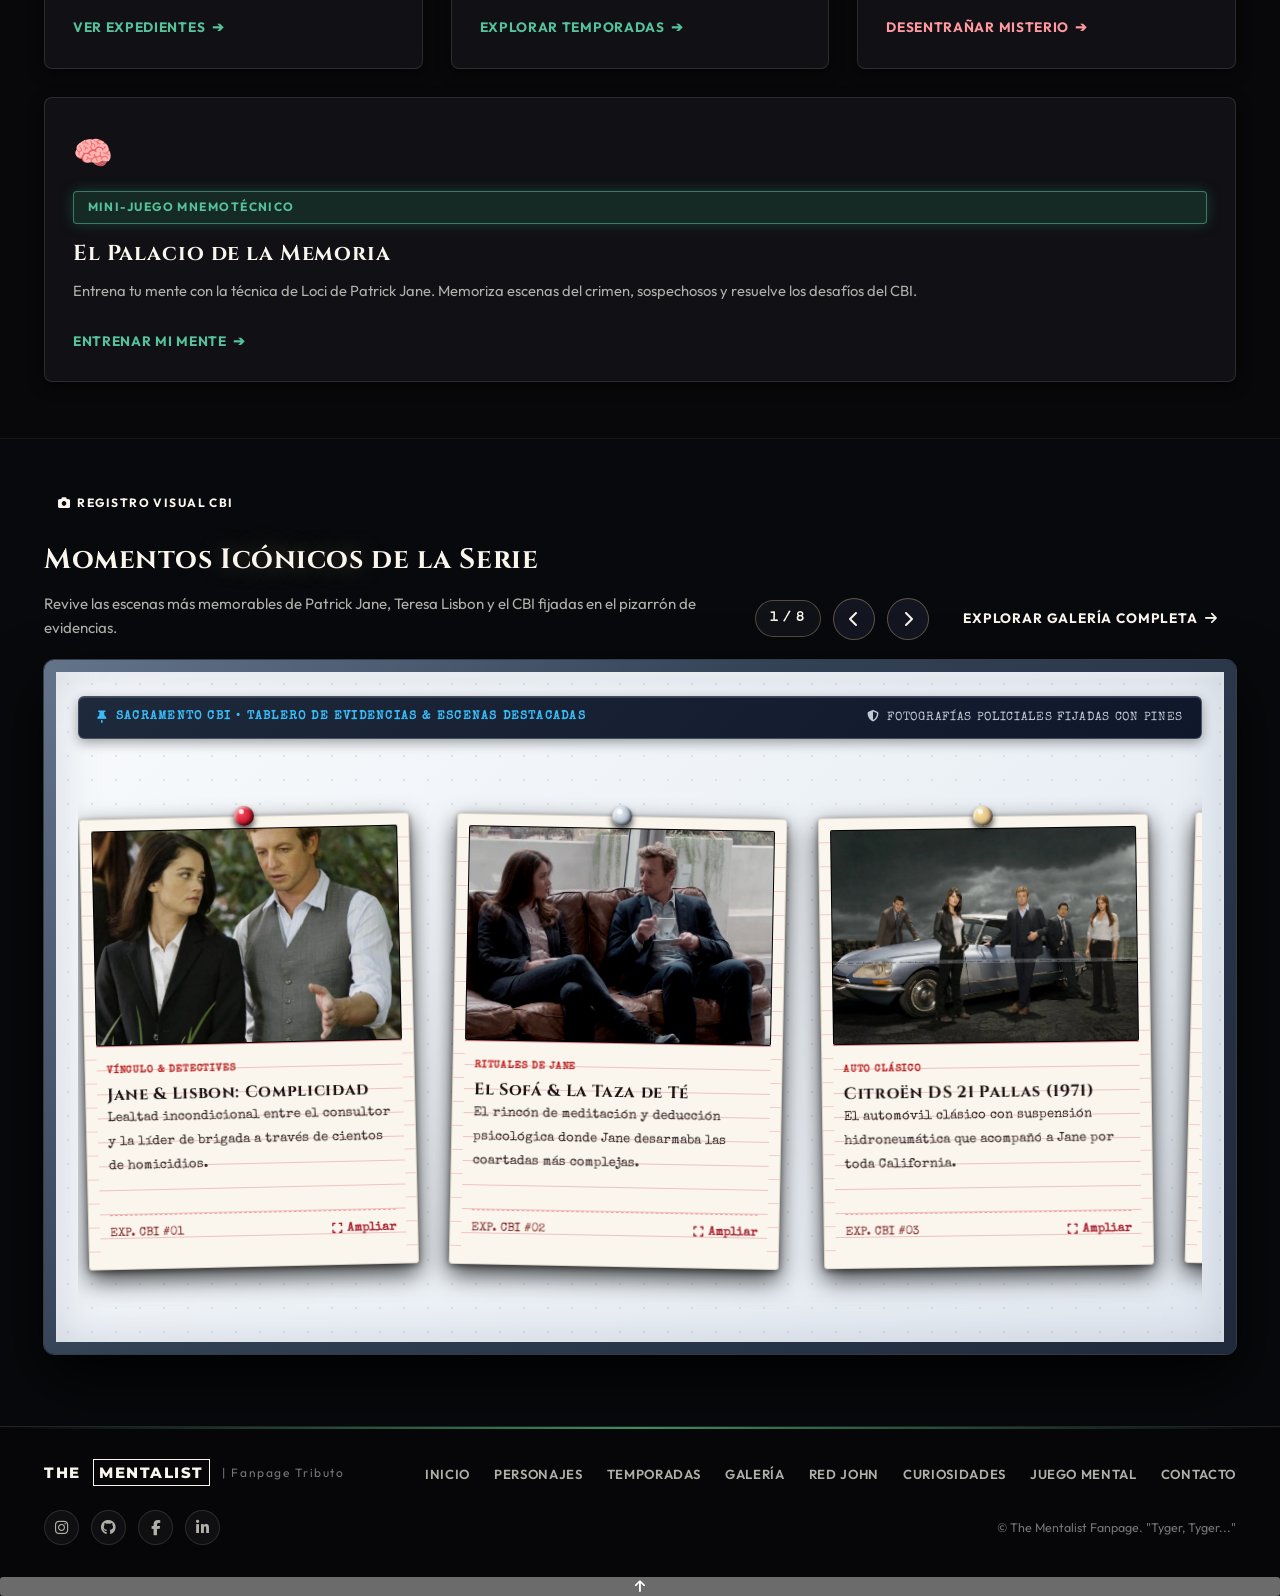
==== commit 7b519f8a: "arreglos en vista responsive" ====
--- a/index.html
+++ b/index.html
@@ -612,37 +612,6 @@
     </section>
   </main>
 
-  <!-- MODAL LIGHTBOX PARA VISUALIZACIÓN A PANTALLA COMPLETA -->
-  <div class="gallery-lightbox-modal" id="galleryLightboxModal" role="dialog" aria-modal="true" aria-hidden="true">
-    <div class="lightbox-overlay" id="lightboxOverlay"></div>
-    <div class="lightbox-dialog">
-      <button type="button" class="lightbox-close-btn" id="lightboxCloseBtn" aria-label="Cerrar visor">
-        <i class="fa-solid fa-xmark"></i>
-      </button>
-      <button type="button" class="lightbox-nav-btn lightbox-prev-btn" id="lightboxPrevBtn" aria-label="Foto anterior">
-        <i class="fa-solid fa-chevron-left"></i>
-      </button>
-      <button type="button" class="lightbox-nav-btn lightbox-next-btn" id="lightboxNextBtn" aria-label="Foto siguiente">
-        <i class="fa-solid fa-chevron-right"></i>
-      </button>
-
-      <div class="lightbox-content-card">
-        <div class="lightbox-image-pane">
-          <img src="" alt="" id="lightboxImg" class="lightbox-img" decoding="async">
-        </div>
-        <div class="lightbox-details-pane">
-          <span class="badge badge-gold" id="lightboxTag">CATEGORÍA</span>
-          <span class="lightbox-season-tag" id="lightboxSeason">Temporadas 1 - 7</span>
-          <h2 class="lightbox-title" id="lightboxTitle">Título del Momento</h2>
-          <p class="lightbox-desc" id="lightboxDesc">Descripción narrativa de la escena.</p>
-          <div class="lightbox-footer">
-            <span class="lightbox-id-badge"><i class="fa-solid fa-folder-closed"></i> EXPEDIENTE VISUAL CBI</span>
-            <span class="lightbox-counter" id="lightboxCounter">1 / 8</span>
-          </div>
-        </div>
-      </div>
-    </div>
-  </div>
 
   <!-- FOOTER SIMPLIFICADO -->
   <footer class="site-footer">
--- a/css/components.css
+++ b/css/components.css
@@ -1308,44 +1308,79 @@
     justify-content: center;
   }
 
+body.nav-menu-open {
+  overflow: hidden !important;
+}
+
+@media (max-width: 992px) {
+  /* En móviles/tablets fijar el header a la pantalla visible en cualquier posición de scroll */
+  .site-header {
+    position: fixed !important;
+    top: 0 !important;
+    left: 0 !important;
+    right: 0 !important;
+    width: 100% !important;
+    z-index: 2000 !important;
+  }
+
+  body {
+    padding-top: 68px !important;
+  }
+
   .nav-menu {
-    position: fixed;
-    top: 68px;
-    left: 0;
-    right: 0;
-    background: rgba(8, 8, 10, 0.98);
-    backdrop-filter: blur(20px);
-    border-bottom: 1px solid var(--border-subtle);
-    flex-direction: column;
-    padding: 1.5rem 1rem;
-    gap: 0.6rem;
-    max-height: 0;
-    overflow-y: auto;
-    opacity: 0;
-    pointer-events: none;
-    transition: all var(--transition-smooth);
-    scrollbar-width: thin;
+    position: fixed !important;
+    top: 68px !important;
+    left: 0 !important;
+    right: 0 !important;
+    bottom: 0 !important;
+    width: 100% !important;
+    height: calc(100dvh - 68px) !important;
+    max-height: calc(100dvh - 68px) !important;
+    background: rgba(8, 8, 10, 0.98) !important;
+    backdrop-filter: blur(20px) !important;
+    -webkit-backdrop-filter: blur(20px) !important;
+    border-bottom: 1px solid var(--border-subtle) !important;
+    display: none !important;
+    flex-direction: column !important;
+    justify-content: flex-start !important;
+    align-items: stretch !important;
+    text-align: left !important;
+    box-sizing: border-box !important;
+    padding: 1.25rem 1rem 3.5rem 1rem !important;
+    gap: 0.6rem !important;
+    overflow-y: auto !important;
+    -webkit-overflow-scrolling: touch !important;
+    overscroll-behavior: contain !important;
+    touch-action: pan-y !important;
+    scrollbar-width: thin !important;
+    z-index: 1999 !important;
   }
 
   .nav-menu.open {
-    max-height: calc(100vh - 75px);
-    opacity: 1;
-    pointer-events: auto;
+    display: flex !important;
+    pointer-events: auto !important;
   }
 
   .nav-item-dropdown {
     width: 100%;
+    text-align: left !important;
   }
 
   .nav-dropdown-trigger {
     width: 100%;
-    justify-content: space-between;
-  }
-
-  .nav-dropdown-menu {
-    position: static;
+    justify-content: space-between !important;
+    text-align: left !important;
+  }
+
+  .nav-dropdown-menu,
+  .nav-dropdown-personajes,
+  .nav-dropdown-temporadas {
+    position: static !important;
     transform: none !important;
     width: 100% !important;
+    max-width: 100% !important;
+    min-width: 0 !important;
+    box-sizing: border-box !important;
     max-height: 0;
     overflow: hidden;
     padding: 0 0.5rem;
@@ -1356,25 +1391,103 @@
     visibility: hidden;
     pointer-events: none;
     transition: max-height 0.35s ease, opacity 0.25s ease, padding 0.3s ease;
+    text-align: left !important;
   }
 
   .nav-item-dropdown.open>.nav-dropdown-menu {
-    max-height: 800px;
+    max-height: 2000px !important;
     padding: 0.85rem 0.65rem;
     opacity: 1;
     visibility: visible;
     pointer-events: auto;
+    overflow-y: visible !important;
+  }
+
+  .dropdown-section-label {
+    justify-content: flex-start !important;
+    text-align: left !important;
+  }
+
+  .dropdown-featured-grid {
+    grid-template-columns: 1fr !important;
+    width: 100% !important;
+    box-sizing: border-box !important;
+    gap: 0.5rem !important;
+  }
+
+  .dropdown-card-link {
+    width: 100% !important;
+    box-sizing: border-box !important;
+    justify-content: flex-start !important;
+    text-align: left !important;
+    padding: 0.55rem 0.65rem !important;
+  }
+
+  .dropdown-card-info {
+    text-align: left !important;
+    align-items: flex-start !important;
+    min-width: 0 !important;
+  }
+
+  .dropdown-card-name {
+    text-align: left !important;
+    white-space: normal !important;
+    word-break: break-word !important;
+  }
+
+  .dropdown-card-role {
+    text-align: left !important;
+    white-space: normal !important;
+  }
+
+  .dropdown-open-badge {
+    flex-shrink: 0 !important;
+    margin-left: auto !important;
   }
 
   .dropdown-categories-list,
   .dropdown-seasons-grid {
-    grid-template-columns: 1fr;
+    grid-template-columns: 1fr !important;
+    width: 100% !important;
+    box-sizing: border-box !important;
+  }
+
+  .dropdown-cat-item {
+    justify-content: flex-start !important;
+    text-align: left !important;
+    width: 100% !important;
+    box-sizing: border-box !important;
+  }
+
+  .dropdown-season-card {
+    justify-content: flex-start !important;
+    text-align: left !important;
+    width: 100% !important;
+    box-sizing: border-box !important;
+  }
+
+  .season-info-col {
+    text-align: left !important;
+    align-items: flex-start !important;
+    min-width: 0 !important;
+  }
+
+  .season-title {
+    text-align: left !important;
+    white-space: normal !important;
+    word-break: break-word !important;
+  }
+
+  .season-meta {
+    text-align: left !important;
   }
 
   .nav-link {
     width: 100%;
     padding: 0.75rem 1.25rem;
     font-size: 0.86rem;
+    justify-content: flex-start !important;
+    text-align: left !important;
   }
 
   .footer-simple-content {
--- a/css/pages.css
+++ b/css/pages.css
@@ -4427,83 +4427,334 @@
    RESPONSIVE OPTIMIZATIONS: TABLET & MOBILE (Zero desktop regressions)
    ========================================================================== */
 
-/* 1. Red John: Tablero de corcho panorámico e interacción en pantallas <= 880px */
-@media (max-width: 880px) {
+/* 1. Red John: Modo lista tipo hoja de papel para sospechosos en pantallas <= 768px */
+@media (max-width: 768px) {
+  .board-zoom-controls {
+    display: none !important;
+  }
+
+  .evidence-board-scaler {
+    transform: none !important;
+    width: 100% !important;
+  }
+
   .evidence-cork-board {
-    overflow-x: auto !important;
-    -webkit-overflow-scrolling: touch !important;
-    padding: 1.6rem 0.85rem 2.2rem !important;
+    background: transparent !important;
+    border: none !important;
+    border-image: none !important;
+    box-shadow: none !important;
+    padding: 0.5rem 0 1.5rem !important;
+    overflow: visible !important;
+  }
+
+  .board-threads-layer {
+    display: none !important;
   }
 
   .board-pins-grid {
-    display: grid !important;
-    grid-template-columns: repeat(3, 1fr) !important;
-    width: 580px !important;
-    min-width: 580px !important;
+    display: flex !important;
+    flex-direction: column !important;
+    width: 100% !important;
+    min-width: 0 !important;
     max-width: 580px !important;
-    gap: 1.3rem 1rem !important;
+    gap: 0.85rem !important;
     margin: 0 auto !important;
-  }
-
+    background-color: #faf6ee !important;
+    background-image: repeating-linear-gradient(
+      to bottom,
+      transparent 0px,
+      transparent 27px,
+      rgba(215, 35, 55, 0.2) 27px,
+      rgba(215, 35, 55, 0.2) 28px
+    ) !important;
+    background-position: 0 10px !important;
+    border: 1px solid #d5c8b5 !important;
+    border-left: 4px solid #b91c1c !important;
+    border-radius: 6px !important;
+    padding: 1.25rem 0.85rem 1.45rem !important;
+    box-shadow: 0 14px 40px rgba(0, 0, 0, 0.75), 0 2px 10px rgba(0, 0, 0, 0.4) !important;
+    position: relative !important;
+  }
+
+  .board-pins-grid::before {
+    content: 'CBI SACRAMENTO • LISTA CONFIDENCIAL DE SOSPECHOSOS' !important;
+    display: block !important;
+    font-family: var(--font-typewriter, monospace) !important;
+    font-size: 0.74rem !important;
+    font-weight: 800 !important;
+    color: #991b1b !important;
+    letter-spacing: 0.08em !important;
+    text-transform: uppercase !important;
+    padding-bottom: 0.55rem !important;
+    margin-bottom: 0.5rem !important;
+    border-bottom: 1.5px dashed rgba(153, 27, 27, 0.35) !important;
+    text-align: center !important;
+  }
+
+  .board-pin-card,
   .board-pin-card-bottom {
-    grid-column: 2 / 3 !important;
-  }
-
-  .board-pin-card {
-    max-width: 175px !important;
+    grid-column: auto !important;
+    max-width: 100% !important;
+    width: 100% !important;
+    margin: 0 !important;
+    transform: none !important;
+    touch-action: pan-y !important;
+  }
+
+  .board-pin-card .push-pin {
+    display: none !important;
   }
 
   .polaroid-frame {
-    max-width: 175px !important;
-    height: 196px !important;
-    padding: 6px 6px 6px !important;
+    display: flex !important;
+    flex-direction: row !important;
+    align-items: center !important;
+    justify-content: flex-start !important;
+    gap: 0.85rem !important;
+    max-width: 100% !important;
+    width: 100% !important;
+    height: auto !important;
+    min-height: 76px !important;
+    padding: 0.65rem 0.85rem !important;
+    background: rgba(255, 255, 255, 0.94) !important;
+    border: 1px solid rgba(0, 0, 0, 0.12) !important;
+    border-radius: 6px !important;
+    box-shadow: 0 2px 8px rgba(0, 0, 0, 0.08) !important;
+    cursor: pointer !important;
+    box-sizing: border-box !important;
+    position: relative !important;
+    touch-action: pan-y !important;
+    transition: background 0.2s ease, box-shadow 0.2s ease !important;
+  }
+
+  .polaroid-frame:active {
+    background: #ffffff !important;
+    box-shadow: 0 3px 10px rgba(153, 27, 27, 0.2) !important;
   }
 
   .polaroid-img-wrap {
-    width: 76px !important;
-    height: 84px !important;
+    width: 58px !important;
+    height: 68px !important;
+    min-width: 58px !important;
+    flex-shrink: 0 !important;
+    border-radius: 4px !important;
+    border: 1px solid rgba(0, 0, 0, 0.18) !important;
+    overflow: hidden !important;
+    margin: 0 !important;
+  }
+
+  .polaroid-caption {
+    flex: 1 1 auto !important;
+    text-align: left !important;
+    min-width: 0 !important;
+    padding: 0 !important;
+    margin: 0 !important;
+    display: flex !important;
+    flex-direction: column !important;
+    justify-content: center !important;
   }
 
   .polaroid-name {
-    font-size: 0.88rem !important;
+    font-family: var(--font-display, serif) !important;
+    font-size: 1.05rem !important;
+    font-weight: 800 !important;
+    color: #1a1614 !important;
+    margin: 0 0 0.15rem 0 !important;
+    line-height: 1.25 !important;
+    white-space: normal !important;
+    word-break: break-word !important;
   }
 
   .polaroid-role {
-    font-size: 0.58rem !important;
+    font-size: 0.74rem !important;
+    color: #5a4f48 !important;
+    font-weight: 600 !important;
+    margin: 0 !important;
+    line-height: 1.35 !important;
+    white-space: normal !important;
+    word-break: break-word !important;
   }
 
   .card-expand-hint {
-    font-size: 0.58rem !important;
-  }
-
-  .board-center-master-card,
-  .board-master-unrevealed,
-  .board-master-revealed,
+    flex-shrink: 0 !important;
+    width: auto !important;
+    max-width: max-content !important;
+    display: inline-flex !important;
+    align-items: center !important;
+    justify-content: center !important;
+    gap: 0.35rem !important;
+    padding: 0.35rem 0.6rem !important;
+    border-radius: 4px !important;
+    background: #991b1b !important;
+    border: 1px solid #7f1d1d !important;
+    color: #ffffff !important;
+    font-size: 0.65rem !important;
+    font-weight: 700 !important;
+    text-transform: uppercase !important;
+    letter-spacing: 0.04em !important;
+    margin: 0 0 0 auto !important;
+    box-shadow: 0 1px 3px rgba(0, 0, 0, 0.25) !important;
+    white-space: nowrap !important;
+    position: static !important;
+    transform: none !important;
+  }
+
+  .board-center-master-card {
+    max-width: 100% !important;
+    width: 100% !important;
+    height: auto !important;
+    margin: 0.25rem 0 !important;
+    transform: none !important;
+    touch-action: pan-y !important;
+  }
+
+  .board-master-unrevealed {
+    display: flex !important;
+    flex-direction: row !important;
+    align-items: center !important;
+    gap: 0.85rem !important;
+    padding: 0.65rem 0.85rem !important;
+    background: rgba(153, 27, 27, 0.08) !important;
+    border: 1.5px solid #dc2626 !important;
+    border-radius: 6px !important;
+    height: auto !important;
+    min-height: 76px !important;
+    max-width: 100% !important;
+    width: 100% !important;
+    box-sizing: border-box !important;
+  }
+
+  .board-center-master-card .center-symbol-wrap {
+    width: 48px !important;
+    height: 48px !important;
+    min-width: 48px !important;
+    margin: 0 !important;
+  }
+
+  .center-node-info-col {
+    flex: 1 1 auto !important;
+    display: flex !important;
+    flex-direction: column !important;
+    align-items: flex-start !important;
+    gap: 0.2rem !important;
+    min-width: 0 !important;
+  }
+
+  .center-node-title {
+    font-size: 0.98rem !important;
+    margin: 0 !important;
+    color: #b91c1c !important;
+    text-align: left !important;
+    font-family: var(--font-display, serif) !important;
+    font-weight: 800 !important;
+  }
+
+  .btn-reveal-master {
+    margin-left: auto !important;
+    flex-shrink: 0 !important;
+    font-size: 0.68rem !important;
+    padding: 0.38rem 0.65rem !important;
+    white-space: nowrap !important;
+  }
+
+  .spoiler-warning-hint {
+    display: none !important;
+  }
+
+  .board-master-revealed {
+    height: auto !important;
+    max-width: 100% !important;
+    width: 100% !important;
+    display: block !important;
+  }
+
   .polaroid-master-frame {
-    max-width: 175px !important;
-    height: 196px !important;
-  }
-
-  .board-master-unrevealed {
-    padding: 0.6rem 0.55rem 0.55rem !important;
-  }
-
-  .board-center-master-card .center-symbol-wrap {
-    width: 44px !important;
-    height: 44px !important;
-  }
-
-  .board-center-master-card .center-node-title {
-    font-size: 0.95rem !important;
-  }
-
-  .btn-reveal-master {
-    font-size: 0.64rem !important;
-    padding: 0.25rem 0.65rem !important;
-  }
-
-  .polaroid-master-frame {
-    padding: 6px 6px 5px !important;
+    display: flex !important;
+    flex-direction: row !important;
+    align-items: center !important;
+    justify-content: flex-start !important;
+    gap: 0.85rem !important;
+    padding: 0.65rem 0.85rem !important;
+    background: rgba(254, 242, 242, 0.96) !important;
+    border: 1.5px solid #dc2626 !important;
+    border-radius: 6px !important;
+    height: auto !important;
+    min-height: 76px !important;
+    max-width: 100% !important;
+    width: 100% !important;
+    box-sizing: border-box !important;
+    position: relative !important;
+  }
+
+  .polaroid-master-frame .polaroid-caption {
+    flex: 1 1 auto !important;
+    text-align: left !important;
+    min-width: 0 !important;
+    padding: 0 !important;
+    margin: 0 !important;
+    display: flex !important;
+    flex-direction: column !important;
+    justify-content: center !important;
+  }
+
+  .polaroid-master-frame .polaroid-name {
+    font-family: var(--font-display, serif) !important;
+    font-size: 0.98rem !important;
+    font-weight: 800 !important;
+    color: #b91c1c !important;
+    margin: 0 0 0.15rem 0 !important;
+    line-height: 1.2 !important;
+    white-space: nowrap !important;
+    overflow: hidden !important;
+    text-overflow: ellipsis !important;
+  }
+
+  .polaroid-master-frame .polaroid-role {
+    font-size: 0.72rem !important;
+    color: #7f1d1d !important;
+    font-weight: 600 !important;
+    margin: 0 !important;
+    line-height: 1.25 !important;
+    white-space: normal !important;
+    word-break: normal !important;
+  }
+
+  .polaroid-master-frame .card-expand-hint {
+    margin: 0 0 0 auto !important;
+    flex-shrink: 0 !important;
+    width: auto !important;
+    max-width: max-content !important;
+    padding: 0.35rem 0.6rem !important;
+    font-size: 0.65rem !important;
+    font-weight: 700 !important;
+    white-space: nowrap !important;
+    background: #991b1b !important;
+    color: #ffffff !important;
+    border-radius: 4px !important;
+    position: static !important;
+  }
+
+  .polaroid-master-frame .hide-spoiler-wrap {
+    position: absolute !important;
+    top: -9px !important;
+    right: 12px !important;
+    margin: 0 !important;
+    z-index: 5 !important;
+  }
+
+  .polaroid-master-frame .btn-hide-spoiler-link {
+    font-size: 0.62rem !important;
+    color: #991b1b !important;
+    background: #fee2e2 !important;
+    border: 1px solid #f87171 !important;
+    border-radius: 3px !important;
+    padding: 0.15rem 0.45rem !important;
+    font-weight: 700 !important;
+    cursor: pointer !important;
+    box-shadow: 0 1px 3px rgba(0, 0, 0, 0.15) !important;
+    display: inline-flex !important;
+    align-items: center !important;
+    gap: 0.25rem !important;
   }
 
   .board-interaction-legend {
